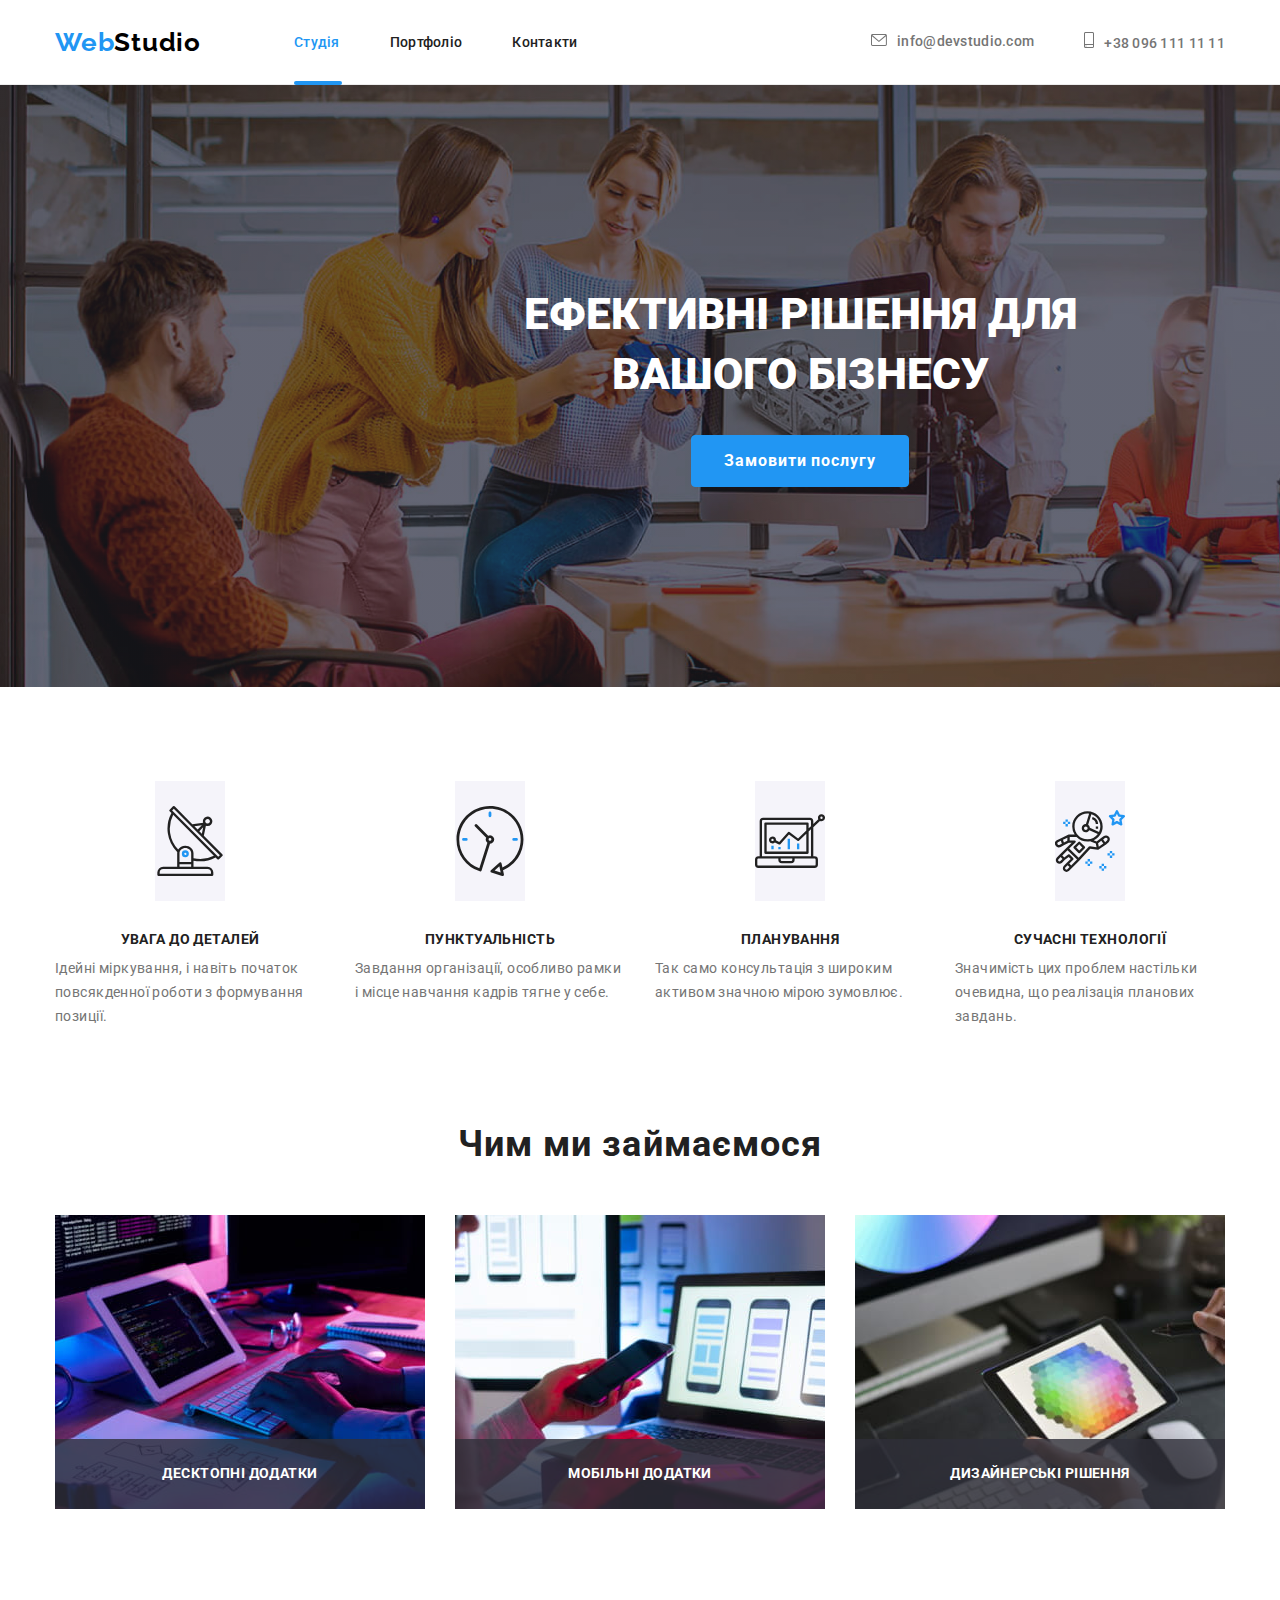
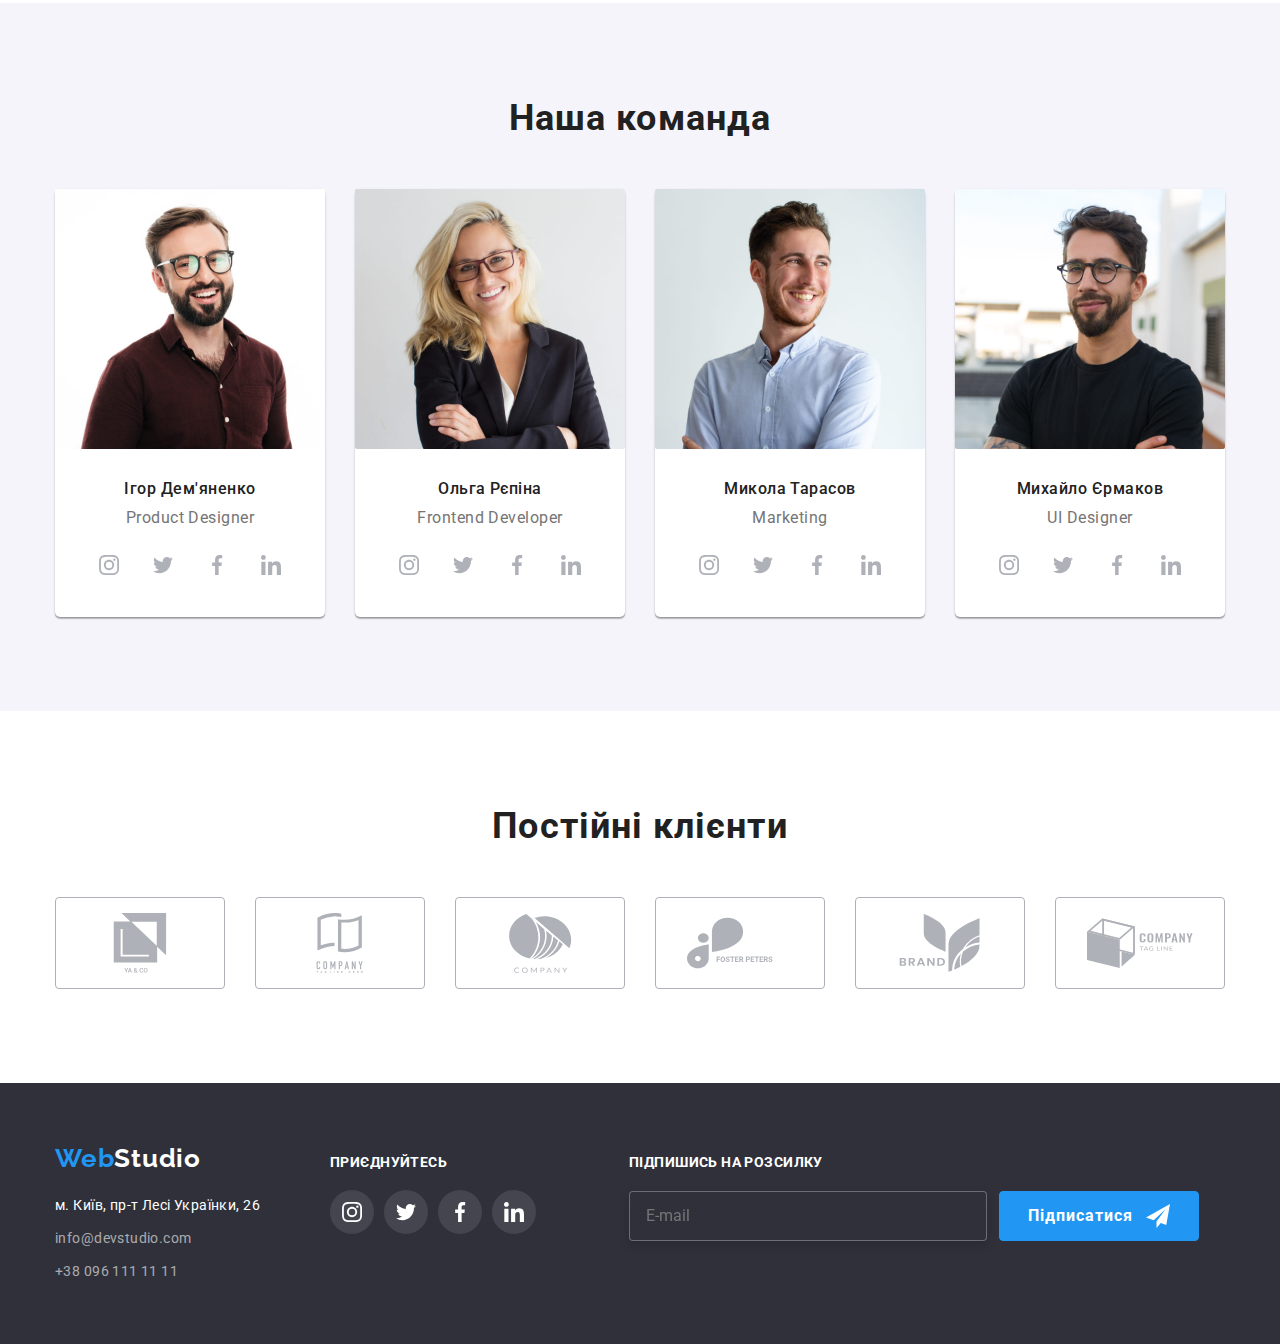
==== index.html @ 4abc66da "15.12.22" ====
<!DOCTYPE html>
<html lang="uk">
<head>
    <meta charset="UTF-8">
    <meta http-equiv="X-UA-Compatible" content="IE=edge">
    <meta name="viewport" content="width=device-width, initial-scale=1.0">
    <title>Студія</title>
    <link href="https://fonts.googleapis.com/css2?family=Raleway:wght@700&family=Roboto:wght@400;500;700;900&display=swap" rel="stylesheet">
    <link rel="stylesheet" href="https://cdnjs.cloudflare.com/ajax/libs/modern-normalize/1.1.0/modern-normalize.css">
    <link rel="stylesheet" href="./css/main.min.css">
</head>
<body>
<header class="header">
<div class="container header__container">
    <nav class="header__nav">
        <a href="./index.html" lang="en" class="logo"> <span class="logo__web">Web</span><span class="logo__header">Studio</span></a>
        <ul class="list header__list">
            <li class="header__item"><a class="header__link link current studio-nav" href="./index.html">Студія</a></li>
            <li class="header__item"><a class="header__link link" href="./portfolio.html">Портфоліо</a></li>
            <li class="header__item"><a class="header__link link" href="#">Контакти</a></li>
        </ul>
    </nav>

        <ul class="list header__list">
            <li class="header__contacts">
                <a class="header__link link-mail link" href="mailto:info@devstudio.com">
                    <svg class="header__mail link" width="16" height="12">
                        <use href="./images/icons.svg#icon-envelope" ></use>
                    </svg>info@devstudio.com</a></li>
            <li class="header__contacts">
                <a class="header__link link-tel link" href="tel:+380961111111">
                    <svg class="header__tel">
                    <use href="./images/icons.svg#icon-smartphone" width="10" height="16"></use>
                </svg>+38 096 111 11 11</a></li>
        </ul>
</div>   
</header>
<main>
<!--банер-->
    <section class="banner">
     <div class="container">
        <h1 class="banner__title">Ефективні рішення для вашого бізнесу</h1>
        <button class="banner__button" type="button" data-modal-open>Замовити послугу</button>
    </div> 
</section>
<!--наші особливості  --> 
<section class="features">
    <div class="container features__container">
        <h2 class="features__title hiden-title">Наші особливості</h2>
        <ul class="features__list list">
        <li class="features__item">
            <div class="features__icon">
                <svg width="70" height="70">
                    <use href="./images/icons.svg#icon-antenna" ></use>
                </svg>
            </div>
            <h3 class="features__name">Увага до деталей</h3>
            <p class="features__descr">Ідейні міркування, і навіть початок повсякденної роботи з формування позиції.</p>
        </li>
        <li class="features__item">
            <div class="features__icon">
                <svg width="70" height="70">
                <use href="./images/icons.svg#icon-clock" ></use>
                </svg>
            </div>
            <h3 class="features__name">Пунктуальність</h3>
            <p class="features__descr">Завдання організації, особливо рамки і місце навчання кадрів тягне у себе.</p>
        </li>
        <li class="features__item" >
            <div class="features__icon">
                <svg width="70" height="70">
                <use href="./images/icons.svg#icon-diagram" ></use>
                </svg>
            </div>
            <h3 class="features__name">Планування</h3>
            <p class="features__descr">Так само консультація з широким активом значною мірою зумовлює.</p>
        </li>
        <li class="features__item">
            <div class="features__icon">
                <svg width="70" height="70">
                <use href="./images/icons.svg#icon-astronaut" ></use>
                </svg>
            </div>
            <h3 class="features__name">Сучасні технології</h3>
            <p class="features__descr">Значимість цих проблем настільки очевидна, що реалізація планових завдань.</p>
        </li>
        </ul>
    </div>
</section>
<!--чим ми займаємось  --> 
<section class="projects">
    <div class="container">
        <h2 class="section-title">Чим ми займаємося</h2>
        <ul class="projects__list list">
            <li class="projects__item list">
                <img src="./images/box1.jpg" alt="робота за компютером" width="370">
                <div class="projects__overlay">
                    <p>десктопні додатки</p>
                </div>
            </li>
            <li class="projects__item list">
                <img src="./images/box2.jpg" alt="робота з телефоном" width="370" >
                <div class="projects__overlay">
                    <p>мобільні додатки</p>
                </div>
            </li>
            <li class="projects__item list">
                <img src="./images/box3.jpg" alt="робота з планшетом" width="370" >
                <div class="projects__overlay">
                    <p>дизайнерські рішення</p>
                </div>
            </li>
        </ul> 
          
    </div>
</section>
<!--наша команда  -->
<section class="team">
    <div class="container">
        <h2 class="section-title">Наша команда</h2>
        <ul class="team__members list">
            <li class="team__list"> 
                <img class="team__photo" src="./images/demyanenko.jpg" alt="фотографія Ігоря Дем'яненко" width="270" height="260">
                <div class="team__about">
                    <h3 class="team__name">Ігор Дем'яненко</h3>
                    <p class="team__position" lang="en">Product Designer</p>
                    <ul class="team__social list">
                        <li class="team__icon list">
                            <a href="#" class="social-link link">
                            <svg class="social-icon" width="20" height="20"><use href="./images/icons.svg#icon-instagram" ></use></svg>
                            </a>
                        </li>
                        <li class="team__icon list"><a href="#" class="social-link link">
                            <svg class="social-icon" width="20" height="20">
                                <use href="./images/icons.svg#icon-twitter" ></use>
                            </svg>
                        </a></li>
                        <li class="team__icon list"><a href="#" class="social-link link">
                            <svg class="social-icon" width="20" height="20">
                                <use href="./images/icons.svg#icon-facebook" ></use>
                            </svg>
                        </a></li>
                        <li class="team__icon list"><a href="#" class="social-link link">
                            <svg class="social-icon" width="20" height="20">
                                <use href="./images/icons.svg#icon-linkedin" ></use>
                            </svg>
                        </a></li>
                    </ul> 
                </div>
            </li>
            <li class="team__list"> 
                <img class="team__photo"src="./images/repin.jpg" alt="фотографія Ольги Рєпіна" width="270" height="260">
                <div class="team__about">
                    <h3 class="team__name">Ольга Рєпіна</h3>
                    <p class="team__position" lang="en">Frontend Developer</p>
                    <ul class="team__social list">
                        <li class="team__icon list">
                            <a href="#" class="social-link link">
                            <svg class="social-icon" width="20" height="20">
                                <use href="./images/icons.svg#icon-instagram" ></use>
                            </svg>
                        </a></li>
                        <li class="team__icon list"><a href="#" class="social-link link">
                            <svg class="social-icon" width="20" height="20">
                                <use href="./images/icons.svg#icon-twitter" ></use>
                            </svg>
                        </a></li>
                        <li class="team__icon list"><a href="#" class="social-link link">
                            <svg class="social-icon" width="20" height="20">
                                <use href="./images/icons.svg#icon-facebook" ></use>
                            </svg>
                        </a></li>
                        <li class="team__icon list"><a href="#" class="social-link link">
                            <svg class="social-icon" width="20" height="20">
                                <use href="./images/icons.svg#icon-linkedin" ></use>
                            </svg>
                        </a></li>
                    </ul>
                </div>
            </li>
            <li class="team__list"> 
                <img class="team__photo" src="./images/tarasov.jpg" alt="фотографія Миколи Тарасова" width="270" height="260">
                <div class="team__about">
                    <h3 class="team__name">Микола Тарасов</h3>
                    <p class="team__position" lang="en">Marketing</p>
                    <ul class="team__social list">
                        <li class="team__icon list">
                            <a href="#" class="social-link link">
                            <svg class="social-icon" width="20" height="20">
                                <use href="./images/icons.svg#icon-instagram" ></use>
                            </svg>
                        </a></li>
                        <li class="team__icon list"><a href="#" class="social-link link">
                            <svg class="social-icon" width="20" height="20">
                                <use href="./images/icons.svg#icon-twitter" ></use>
                            </svg>
                        </a></li>
                        <li class="team__icon list"><a href="#" class="social-link link">
                            <svg class="social-icon" width="20" height="20">
                                <use href="./images/icons.svg#icon-facebook" ></use>
                            </svg>
                        </a></li>
                        <li class="team__icon list"><a href="#" class="social-link link">
                            <svg class="social-icon" width="20" height="20">
                                <use href="./images/icons.svg#icon-linkedin" ></use>
                            </svg>
                        </a></li>
                    </ul>
                </div>
            </li>
            <li class="team__list"> 
                    <img class="team__photo" src="./images/ermakov.jpg" alt="фотографія Михайла Єрмакова" width="270" height="260">
                    <div class="team__about">
                        <h3 class="team__name">Михайло Єрмаков</h3>
                        <p class="team__position" lang="en">UI Designer</p>
                        <ul class="team__social list">
                            <li class="team__icon list">
                                <a href="#" class="social-link link">
                                <svg class="social-icon" width="20" height="20">
                                    <use href="./images/icons.svg#icon-instagram" ></use>
                                </svg>
                            </a></li>
                            <li class="team__icon list"><a href="#" class="social-link link">
                                <svg class="social-icon" width="20" height="20">
                                    <use href="./images/icons.svg#icon-twitter" ></use>
                                </svg>
                            </a></li>
                            <li class="team__icon list"><a href="#" class="social-link link">
                                <svg class="social-icon" width="20" height="20">
                                    <use href="./images/icons.svg#icon-facebook" ></use>
                                </svg>
                            </a></li>
                            <li class="team__icon list"><a href="#" class="social-link link">
                                <svg class="social-icon" width="20" height="20">
                                    <use href="./images/icons.svg#icon-linkedin" ></use>
                                </svg>
                            </a></li>
                        </ul>
                    </div>
            </li>
        </ul>
    </div>
</section>
<!--Постійні клієнти-->
<section class="client">
    <div class="container">
        <h2 class="section-title">Постійні клієнти</h2>
        <ul class="client__list list">
            <li class="client__item">
                <a href=""  class="client__link">
                <svg class="client__icon" width="106" height="60">
                    <use href="./images/icons.svg#icon-group1" ></use>
                </svg>
            </a></li>
            <li class="client__item">
                <a href="" class="client__link">
                <svg class="client__icon" width="106" height="60">
                    <use href="./images/icons.svg#icon-group2" ></use>
                </svg>
            </a></li>
            <li class="client__item">
                <a href="" class="client__link">
                <svg class="client__icon" width="106" height="60">
                    <use href="./images/icons.svg#icon-group3" ></use>
                </svg>
            </a></li>
            <li class="client__item">
                <a href="" class="client__link">
                <svg class="client__icon" width="106" height="60">
                    <use href="./images/icons.svg#icon-group4" ></use>
                </svg>
            </a></li>
            <li class="client__item">
                <a href="" class="client__link">
                <svg class="client__icon" width="106" height="60">
                    <use href="./images/icons.svg#icon-group5" ></use>
                </svg>
            </a></li>
            <li class="client__item">
                <a href="" class="client__link">
                <svg class="client__icon" width="106" height="60">
                    <use href="./images/icons.svg#icon-group6" ></use>
                </svg>
            </a></li>
        </ul> 

    </div>
</section>
</main> 
<!--контактні дані  --> 
<footer class="footer">
 <div class="container">
    <div class="footer__address">
        <a href="./index.html" class="logo"> <span class="logo__web">Web</span><span class="logo__footer">Studio</span></a>
        <address class="footer__contacts">
             <ul class="footer__list list link">
                <li class="footer__item">
                    <a class="footer__addres link" href="https://goo.gl/maps/AmwkQ84V7P5JWg967" target="_blank" rel="noopener noreferrer nofollow">м. Київ, пр-т Лесі Українки, 26</a>
                </li>
                <li class="footer__item">
                    <a class="footer__mail link" href="mailto:info@devstudio.com">info@devstudio.com</a>
                </li>
                <li class="footer__item">
                    <a class="footer__tel link" href="tel:+380961111111">+38 096 111 11 11</a>
                </li>
            </ul>
        </address>
    </div>
    <div class="footer__social">
        <h2 class="social-title">приєднуйтесь</h2>
        <ul class="footer__media list">
        <li class="footer__element list">
            <a href="#" class="footer__link social-link link">
            <svg class="footer__icon social-icon" width="20" height="20">
                <use href="./images/icons.svg#icon-instagram" ></use>
            </svg>
        </a></li>
        <li class="footer__element list">
            <a href="#" class="footer__link social-link link">
            <svg class="footer__icon social-icon" width="20" height="20">
                <use href="./images/icons.svg#icon-twitter" ></use>
            </svg>
        </a></li>
        <li class="footer__element list">
            <a href="#" class="footer__link social-link link">
            <svg class="footer__icon social-icon" width="20" height="20">
                <use href="./images/icons.svg#icon-facebook" ></use>
            </svg>
        </a></li>
        <li class="footer__element list">
            <a href="#" class="footer__link social-link link">
            <svg class="footer__icon social-icon" width="20" height="20">
                <use href="./images/icons.svg#icon-linkedin"></use>
            </svg>
        </a></li>
        </ul>
    </div> 
    <div class="footer__mailing">
        <p class="mailing-title">підпишись на розсилку</p>
        <form name="user-mail" class="email-input">
            <input name="user-mail" type="email" placeholder="E-mail" class="mailing-input">
            <button type="submit" class="footer__button">Підписатися
                <svg class="mailing-icon" width="24" height="24"><use href="./images/icons.svg#icon-telegram"></use></svg>  
            </button>
        </form>
    </div>  
</div>    
</footer>

<div class="modal-backdrop is-hidden" data-modal>
    <div class="modal">
        <button class="modal__close" data-modal-close>
            <svg class="close-icon" width="11" height="11"><use href="./images/icons.svg#icon-close" ></use></svg>
        </button>
        <form name="form-contacts" class="modal__form">
            <span class="modal__name">Залиште свої дані, ми вам передзвонимо</span>
            <div class="modal__line">
                <label for="user-name" class="modal__label">Ім'я</label>
                <div class="modal__wrapper">
                    <input name="user-name" id="user-name" type="text" class="modal__input">
                    <svg class="modal__icon" width="12" height="12"><use href="./images/icons.svg#icon-person"></use></svg>
                </div>
            </div>    
            <div class="modal__line">
                <label for="user-tel" class="modal__label">Телефон</label>
                <div class="modal__wrapper">
                    <input name="user-tel" id="user-tel" type="tel" class="modal__input">
                    <svg class="modal__icon" width="12" height="12"><use href="./images/icons.svg#icon-phone"></use></svg>
                </div>
            </div>
            <div class="modal__line">
                <label for="user-mail" class="modal__label">Пошта</label>
                <div class="modal__wrapper">
                    <input name="user-mail" id="user-mail" type="text" class="modal__input">
                    <svg class="modal__icon" width="12" height="12"><use href="./images/icons.svg#icon-mail"></use></svg>
                </div>
            </div>
            <div class="modal__line">
                <label for="user-coment" class="modal__label">Коментар</label>
                <div class="modal__textarea">
                    <textarea name="user-coment" id="user-coment" placeholder="Введіть текст" class="modal__input modal__coment"></textarea>
                </div>
            </div>
            <div class="modal__agreement">
                <input id="checkbox" name="checkbox" type="checkbox" value="agree" class=" hiden-title">
                <label for="checkbox" class="modal__checkbox">
                    <span class="modal__mark">
                        <svg class="checkbox-icon" width="13" height="9"><use href="./images/icons.svg#icon-check"></use></svg>
                    </span>
                    Погоджуюся з розсилкою та приймаю
                    <a href="#" class="modal__link link">Умови договору</a>
                </label>
            </div>
            <button type="submit" class="modal__button">Відправити</button>
        </form>
    </div>
</div>
<script src="./js/modal.js"></script>
</body>
</html>
---- css/main.min.css ----
:root{--logo-web: #2196F3;--header-logo-studio:hsl(0, 0%, 0%);--footer-logo-studio:#FFFFFF;--text-color:#212121;--text-color-2: #757575;--header-color: #ECECEC;--banner-background-color: #C4C4C4;--accent-color: #2196F3;--banner-text: #FFFFFF;--social-link-color: #F5F4FA;--social-link-color-2: rgba(255, 255, 255, 0.1);--button-hover: #188CE8;--footer-contacts-link:rgba(255, 255, 255, 0.6);--footer-addres:#FFFFFF;--team-background-color: #F5F4FA;--background-color:#FFFFFF;--footer-background-color: #2F303A;--social-icon:#AFB1B8;--social-icon-footer:#FFFFFF;--portfolio-button: #F5F4FA}img{display:block}body{font-family:"Roboto",sans-serif;color:var(--text-color);background-color:var(--background-color)}h1,h2,h3,h4,h5,h6,ul,li,p{margin-top:0px;margin-bottom:0px}.container{width:1200px;margin-left:auto;margin-right:auto;padding-left:15px;padding-right:15px}.list{list-style:none;padding-left:0px}.link{list-style:none;text-decoration:none;font-style:normal;padding-left:0px}.hiden-title{position:absolute;white-space:nowrap;width:1px;height:1px;overflow:hidden;border:0;padding:0;clip:rect(0 0 0 0);-webkit-clip-path:inset(50%);clip-path:inset(50%);margin:-1px}.banner__button{font-family:inherit;font-weight:700;font-size:16px;line-height:1.88;text-align:center;letter-spacing:.06em;color:var(--banner-text);background-color:var(--accent-color);border:1px solid var(--accent-color);border-radius:4px;padding:10px 32px;cursor:pointer;display:-webkit-box;display:-ms-flexbox;display:flex;-webkit-box-align:center;-ms-flex-align:center;align-items:center;margin-top:30px;margin-left:auto;margin-right:auto;-webkit-transition:background-color 250ms cubic-bezier(0.4, 0, 0.2, 1),-webkit-box-shadow 250ms cubic-bezier(0.4, 0, 0.2, 1);transition:background-color 250ms cubic-bezier(0.4, 0, 0.2, 1),-webkit-box-shadow 250ms cubic-bezier(0.4, 0, 0.2, 1);transition:background-color 250ms cubic-bezier(0.4, 0, 0.2, 1),box-shadow 250ms cubic-bezier(0.4, 0, 0.2, 1);transition:background-color 250ms cubic-bezier(0.4, 0, 0.2, 1),box-shadow 250ms cubic-bezier(0.4, 0, 0.2, 1),-webkit-box-shadow 250ms cubic-bezier(0.4, 0, 0.2, 1)}.banner__button:hover,.banner__button:focus{background-color:var(--button-hover);-webkit-box-shadow:0px 4px 4px rgba(0,0,0,.15);box-shadow:0px 4px 4px rgba(0,0,0,.15)}.footer__button{width:200px;height:50px;border:1px solid var(--accent-color);background:var(--accent-color);border-radius:4px;margin-left:auto;display:-webkit-box;display:-ms-flexbox;display:flex;-webkit-box-align:center;-ms-flex-align:center;align-items:center;padding:10px 28px;-webkit-transition:background-color 250ms cubic-bezier(0.4, 0, 0.2, 1),-webkit-box-shadow 250ms cubic-bezier(0.4, 0, 0.2, 1);transition:background-color 250ms cubic-bezier(0.4, 0, 0.2, 1),-webkit-box-shadow 250ms cubic-bezier(0.4, 0, 0.2, 1);transition:background-color 250ms cubic-bezier(0.4, 0, 0.2, 1),box-shadow 250ms cubic-bezier(0.4, 0, 0.2, 1);transition:background-color 250ms cubic-bezier(0.4, 0, 0.2, 1),box-shadow 250ms cubic-bezier(0.4, 0, 0.2, 1),-webkit-box-shadow 250ms cubic-bezier(0.4, 0, 0.2, 1);position:relative;cursor:pointer;font-family:inherit;font-weight:700;font-size:16px;line-height:1.88;letter-spacing:.06em;color:var(--footer-addres)}.footer__button:hover,.footer__button:focus{-webkit-box-shadow:0px 4px 4px rgba(0,0,0,.15);box-shadow:0px 4px 4px rgba(0,0,0,.15);background-color:var(--button-hover)}.portfolio__button{font-family:inherit;font-weight:500;font-size:16px;line-height:1.62;text-align:center;letter-spacing:.03em;color:var(--text-color);background-color:var(--portfolio-button);cursor:pointer;padding:6px 22px 6px 22px;border-radius:6px;border:none;-webkit-transition:background-color 250ms cubic-bezier(0.4, 0, 0.2, 1),color 250ms cubic-bezier(0.4, 0, 0.2, 1),-webkit-box-shadow 250ms cubic-bezier(0.4, 0, 0.2, 1);transition:background-color 250ms cubic-bezier(0.4, 0, 0.2, 1),color 250ms cubic-bezier(0.4, 0, 0.2, 1),-webkit-box-shadow 250ms cubic-bezier(0.4, 0, 0.2, 1);transition:background-color 250ms cubic-bezier(0.4, 0, 0.2, 1),color 250ms cubic-bezier(0.4, 0, 0.2, 1),box-shadow 250ms cubic-bezier(0.4, 0, 0.2, 1);transition:background-color 250ms cubic-bezier(0.4, 0, 0.2, 1),color 250ms cubic-bezier(0.4, 0, 0.2, 1),box-shadow 250ms cubic-bezier(0.4, 0, 0.2, 1),-webkit-box-shadow 250ms cubic-bezier(0.4, 0, 0.2, 1)}.portfolio__button:hover,.portfolio__button:focus{background-color:var(--accent-color);color:var(--banner-text);-webkit-box-shadow:0px 1px 1px rgba(0,0,0,.12),0px 4px 4px rgba(0,0,0,.06),1px 4px 6px rgba(0,0,0,.16);box-shadow:0px 1px 1px rgba(0,0,0,.12),0px 4px 4px rgba(0,0,0,.06),1px 4px 6px rgba(0,0,0,.16)}.section-title{font-weight:700;font-size:36px;line-height:1.17;text-align:center;letter-spacing:.03em;margin-bottom:50px}.modal-backdrop{position:fixed;width:100%;height:100%;left:0px;top:0px;background:rgba(0,0,0,.2);opacity:1;-webkit-transition:opacity 250ms cubic-bezier(0.4, 0, 0.2, 1);transition:opacity 250ms cubic-bezier(0.4, 0, 0.2, 1)}.is-hidden{visibility:hidden;opacity:0;pointer-events:none}.modal-backdrop.is-hidden .modal{-webkit-transform:rotate(-180deg);transform:rotate(-180deg)}.modal{position:absolute;top:50%;left:50%;-webkit-transform:translate(-50%, -50%);transform:translate(-50%, -50%);width:528px;padding:40px;background-color:#fff;-webkit-transition:-webkit-transform 250ms cubic-bezier(0.4, 0, 0.2, 1);transition:-webkit-transform 250ms cubic-bezier(0.4, 0, 0.2, 1);transition:transform 250ms cubic-bezier(0.4, 0, 0.2, 1);transition:transform 250ms cubic-bezier(0.4, 0, 0.2, 1), -webkit-transform 250ms cubic-bezier(0.4, 0, 0.2, 1)}.modal__close{position:absolute;cursor:pointer;top:8px;right:8px;width:30px;height:30px;border-radius:50%;background:rgba(0,0,0,0);border:1px solid rgba(0,0,0,.1);color:#000;display:-webkit-box;display:-ms-flexbox;display:flex;-webkit-box-pack:center;-ms-flex-pack:center;justify-content:center;-webkit-box-align:center;-ms-flex-align:center;align-items:center;-webkit-transition:color 250ms cubic-bezier(0.4, 0, 0.2, 1);transition:color 250ms cubic-bezier(0.4, 0, 0.2, 1)}.close-icon{fill:currentColor}.modal__close:hover,.modal__close:focus{color:var(--accent-color)}.modal__name{font-family:inherit;font-weight:700;font-size:20px;line-height:1.15;text-align:center;letter-spacing:.03em;display:-webkit-box;display:-ms-flexbox;display:flex;-webkit-box-pack:center;-ms-flex-pack:center;justify-content:center;margin-bottom:12px}.modal__label{font-family:inherit;font-weight:400;font-size:12px;line-height:1.17;letter-spacing:.01em;color:var(--text-color-2)}.modal__line{margin-bottom:10px}.modal__input{border:1px solid rgba(33,33,33,.2);border-radius:4px;width:100%;height:40px;display:block;padding:11px;padding-left:40px;outline:none}.modal__coment{height:120px;padding:12px 16px;resize:none}.modal__input:hover,.modal__input:focus{border-radius:4px;border:1px solid var(--accent-color)}.modal__input:hover+.modal__icon,.modal__input:focus+.modal__icon{fill:var(--accent-color)}.modal__input::-webkit-input-placeholder{font-family:inherit;font-weight:400;font-size:12px;line-height:1.17;letter-spacing:.01em;color:rgba(117,117,117,.5)}.modal__input::-moz-placeholder{font-family:inherit;font-weight:400;font-size:12px;line-height:1.17;letter-spacing:.01em;color:rgba(117,117,117,.5)}.modal__input:-ms-input-placeholder{font-family:inherit;font-weight:400;font-size:12px;line-height:1.17;letter-spacing:.01em;color:rgba(117,117,117,.5)}.modal__input::-ms-input-placeholder{font-family:inherit;font-weight:400;font-size:12px;line-height:1.17;letter-spacing:.01em;color:rgba(117,117,117,.5)}.modal__input::placeholder{font-family:inherit;font-weight:400;font-size:12px;line-height:1.17;letter-spacing:.01em;color:rgba(117,117,117,.5)}.modal__wrapper{position:relative;margin-top:4px;-webkit-transition:border 250ms cubic-bezier(0.4, 0, 0.2, 1),fill 250ms cubic-bezier(0.4, 0, 0.2, 1);transition:border 250ms cubic-bezier(0.4, 0, 0.2, 1),fill 250ms cubic-bezier(0.4, 0, 0.2, 1)}.modal__textarea{margin-bottom:20px;margin-top:4px}.modal__icon{position:absolute;left:15px;top:50%;-webkit-transform:translateY(-50%);transform:translateY(-50%);fill:#212121}.modal__checkbox,.modal__link{font-family:inherit;font-weight:400;font-size:14px;line-height:1.71;letter-spacing:.03em}.modal__checkbox{color:var(--text-color-2);display:-webkit-box;display:-ms-flexbox;display:flex;-webkit-box-align:center;-ms-flex-align:center;align-items:center;-webkit-box-pack:center;-ms-flex-pack:center;justify-content:center}.modal__link{-webkit-text-decoration-line:underline;text-decoration-line:underline;color:var(--accent-color);margin-left:10px}.modal__button{font-family:inherit;font-weight:700;font-size:16px;line-height:1.88;text-align:center;letter-spacing:.06em;color:var(--banner-text);background-color:var(--accent-color);border:1px solid var(--accent-color);border-radius:4px;padding:10px 52px;cursor:pointer;display:block;margin-left:auto;margin-right:auto;-webkit-transition:background-color 250ms cubic-bezier(0.4, 0, 0.2, 1),-webkit-box-shadow 250ms cubic-bezier(0.4, 0, 0.2, 1);transition:background-color 250ms cubic-bezier(0.4, 0, 0.2, 1),-webkit-box-shadow 250ms cubic-bezier(0.4, 0, 0.2, 1);transition:background-color 250ms cubic-bezier(0.4, 0, 0.2, 1),box-shadow 250ms cubic-bezier(0.4, 0, 0.2, 1);transition:background-color 250ms cubic-bezier(0.4, 0, 0.2, 1),box-shadow 250ms cubic-bezier(0.4, 0, 0.2, 1),-webkit-box-shadow 250ms cubic-bezier(0.4, 0, 0.2, 1)}.modal__button:hover,.modal__button:focus{background-color:var(--button-hover);-webkit-box-shadow:0px 4px 4px rgba(0,0,0,.15);box-shadow:0px 4px 4px rgba(0,0,0,.15)}.modal__agreement{margin-bottom:30px}.modal__checkbox .modal__mark{width:16px;height:15px;border:2px solid #212121;border-radius:2px;margin-right:7px;display:-webkit-box;display:-ms-flexbox;display:flex;-webkit-box-align:center;-ms-flex-align:center;align-items:center;-webkit-box-pack:center;-ms-flex-pack:center;justify-content:center;cursor:pointer}.modal__checkbox .checkbox-icon{fill:rgba(0,0,0,0)}.modal__agreement input:checked+.modal__checkbox .modal__mark{border:none;background-color:var(--accent-color)}.modal__agreement input:checked+.modal__checkbox .checkbox-icon{fill:var(--banner-text)}.logo{font-family:"Raleway",sans-serif;font-weight:700;font-size:26px;line-height:1.19;letter-spacing:.03em;text-decoration:none}.logo__web{color:var(--logo-web)}.logo__header{color:var(--header-logo-studio);margin-right:93px}.logo__footer{color:var(--footer-logo-studio)}.header{border-bottom:1px solid var(--header-color)}.header__container{display:-webkit-box;display:-ms-flexbox;display:flex;-webkit-box-align:center;-ms-flex-align:center;align-items:center}.header__nav{display:-webkit-box;display:-ms-flexbox;display:flex;-webkit-box-align:center;-ms-flex-align:center;align-items:center}.link.current{color:var(--accent-color)}.studio-nav::after{content:" ";display:block;position:absolute;width:48px;height:4px;margin-top:30px;border-radius:2px;background-color:var(--accent-color)}.portfolio-nav::after{content:" ";display:block;position:absolute;width:78px;height:4px;margin-top:28px;border-radius:2px;background-color:var(--accent-color)}.header__list{display:-webkit-box;display:-ms-flexbox;display:flex;-webkit-box-align:center;-ms-flex-align:center;align-items:center;margin:0px 0px;margin-left:auto}.header__item:not(:first-child){margin-left:50px}.header__contacts:not(:first-child){margin-left:50px}.header__link{font-weight:500;font-size:14px;line-height:1.14;letter-spacing:.02em;color:var(--text-color);padding-top:32px;padding-bottom:32px;-webkit-transition:color 250ms cubic-bezier(0.4, 0, 0.2, 1);transition:color 250ms cubic-bezier(0.4, 0, 0.2, 1)}.header__link:hover,.header__link:focus{color:var(--accent-color)}.link-mail{color:var(--text-color-2)}.link-tel{color:var(--text-color-2)}.header__mail{width:16px;height:12px;margin-right:10px;fill:currentColor}.header__tel{width:10px;height:16px;margin-right:10px;fill:currentColor}.header__contacts{display:-webkit-box;display:-ms-flexbox;display:flex;-webkit-box-align:center;-ms-flex-align:center;align-items:center;text-align:center;white-space:nowrap}.banner{background-color:var(--banner-background-color);background-image:-webkit-gradient(linear, left top, left bottom, from(rgba(47, 48, 58, 0.4)), to(rgba(47, 48, 58, 0.4))),url(../images/bg-banner.jpg);background-image:linear-gradient(rgba(47, 48, 58, 0.4), rgba(47, 48, 58, 0.4)),url(../images/bg-banner.jpg);background-size:cover;background-repeat:no-repeat;width:1600px;padding-top:200px;padding-bottom:200px;margin-left:auto;margin-right:auto}.banner__title{font-weight:900;font-size:44px;line-height:1.36;color:var(--banner-text);text-transform:uppercase;max-width:696px;text-align:center;margin-left:auto;margin-right:auto}.features{padding-top:94px;padding-bottom:94px}.features__list{display:-webkit-box;display:-ms-flexbox;display:flex;-webkit-box-align:start;-ms-flex-align:start;align-items:flex-start}.features__item{max-width:270px;-webkit-box-align:center;-ms-flex-align:center;align-items:center;justify-items:center}.features__item:not(:first-child){margin-left:30px}.features__icon{height:120px;display:-webkit-box;display:-ms-flexbox;display:flex;-webkit-box-align:center;-ms-flex-align:center;align-items:center;-webkit-box-pack:center;-ms-flex-pack:center;justify-content:center;background-color:var(--team-background-color);margin-bottom:30px}.features__name{font-weight:700;font-size:14px;line-height:1.1428571429;letter-spacing:.03em;text-transform:uppercase;margin-bottom:10px}.features__descr{font-size:14px;line-height:1.71;letter-spacing:.03em;color:var(--text-color-2)}.projects{padding-bottom:94px}.projects__list{display:-webkit-box;display:-ms-flexbox;display:flex}.projects__item:first-child{margin-right:30px}.projects__item:last-child{margin-left:30px}.projects__item{position:relative}.projects__overlay{position:absolute;bottom:0;width:100%;height:70px;display:-webkit-box;display:-ms-flexbox;display:flex;-webkit-box-align:center;-ms-flex-align:center;align-items:center;-webkit-box-pack:center;-ms-flex-pack:center;justify-content:center;background-color:rgba(47,48,58,.8)}.projects__overlay>p{font-weight:700;font-size:14px;line-height:1.14;letter-spacing:.03em;text-transform:uppercase;color:var(--banner-text)}.team{background-color:var(--team-background-color);padding-top:94px;padding-bottom:94px}.team__members{display:-webkit-box;display:-ms-flexbox;display:flex}.team__list{background-color:var(--background-color);-webkit-box-shadow:0px 1px 3px rgba(0,0,0,.12),0px 1px 1px rgba(0,0,0,.14),0px 2px 1px rgba(0,0,0,.2);box-shadow:0px 1px 3px rgba(0,0,0,.12),0px 1px 1px rgba(0,0,0,.14),0px 2px 1px rgba(0,0,0,.2);border-radius:0px 0px 4px 4px;border-radius:5px;text-align:center;flood-color:rgba(168,166,166,.547)}.team__list:not(:first-child){margin-left:30px}.team__photo{border-radius:2px}.team__about{padding-top:30px;padding-bottom:30px}.team__name{color:var(--text-color);font-weight:500;font-size:16px;line-height:1.1875;letter-spacing:.03em}.team__position{color:var(--text-color-2);font-size:16px;line-height:1.1875;letter-spacing:.03em;color:var(--text-color-2);margin-top:10px;margin-bottom:16px}.team__social{display:-webkit-box;display:-ms-flexbox;display:flex;-webkit-box-pack:center;-ms-flex-pack:center;justify-content:center}.team__social .team__icon:not(:last-child){margin-right:10px}.team__social .social-link{width:44px;height:44px;border-radius:50%;display:-webkit-box;display:-ms-flexbox;display:flex;-webkit-box-pack:center;-ms-flex-pack:center;justify-content:center;-webkit-box-align:center;-ms-flex-align:center;align-items:center;color:var(--social-icon);-webkit-transition:color 250ms cubic-bezier(0.4, 0, 0.2, 1),background-color 250ms cubic-bezier(0.4, 0, 0.2, 1);transition:color 250ms cubic-bezier(0.4, 0, 0.2, 1),background-color 250ms cubic-bezier(0.4, 0, 0.2, 1)}.team__social .social-link:hover,.team__social .social-link:focus{background-color:var(--accent-color);border-radius:50%;color:var(--social-link-color)}.team__social .social-icon{fill:currentColor}.client{padding-top:94px;padding-bottom:94px}.client__list{display:-webkit-box;display:-ms-flexbox;display:flex;padding-left:auto}.client__item:not(:last-child){margin-right:30px}.client__link{width:170px;height:92px;display:-webkit-box;display:-ms-flexbox;display:flex;-webkit-box-align:center;-ms-flex-align:center;align-items:center;-webkit-box-pack:center;-ms-flex-pack:center;justify-content:center;border:1px solid #afb1b8;border-radius:4px;color:var(--social-icon);-webkit-transition:color 250ms cubic-bezier(0.4, 0, 0.2, 1),border 250ms cubic-bezier(0.4, 0, 0.2, 1);transition:color 250ms cubic-bezier(0.4, 0, 0.2, 1),border 250ms cubic-bezier(0.4, 0, 0.2, 1)}.client__link:hover,.client__link:focus{border:1px solid var(--accent-color);color:var(--accent-color)}.client__icon{fill:currentColor}.footer{background-color:var(--footer-background-color);padding-top:60px;padding-bottom:60px}.footer .container{display:-webkit-box;display:-ms-flexbox;display:flex;-webkit-box-align:baseline;-ms-flex-align:baseline;align-items:baseline}address{margin-top:20px}.footer__item:not(:last-child){margin-bottom:9px}.footer__contacts{font-size:14px;line-height:1.71;letter-spacing:.03em}.footer__addres{margin-right:70px;color:var(--footer-addres);-webkit-transition:color 250ms cubic-bezier(0.4, 0, 0.2, 1);transition:color 250ms cubic-bezier(0.4, 0, 0.2, 1)}.footer__addres:hover,.footer__addres:focus{color:var(--accent-color)}.footer__mail{color:var(--footer-contacts-link);-webkit-transition:color 250ms cubic-bezier(0.4, 0, 0.2, 1);transition:color 250ms cubic-bezier(0.4, 0, 0.2, 1)}.footer__mail:hover,.footer__mail:focus{color:var(--accent-color)}.footer__tel{color:var(--footer-contacts-link);-webkit-transition:color 250ms cubic-bezier(0.4, 0, 0.2, 1);transition:color 250ms cubic-bezier(0.4, 0, 0.2, 1)}.footer__tel:hover,.footer__tel:focus{color:var(--accent-color)}.footer__social{display:-webkit-box;display:-ms-flexbox;display:flex;-webkit-box-orient:vertical;-webkit-box-direction:normal;-ms-flex-direction:column;flex-direction:column}.social-title{font-family:inherit;font-weight:700;font-size:14px;line-height:1.1428571429;letter-spacing:.03em;text-transform:uppercase;color:var(--footer-addres);margin-bottom:20px}.footer__media{display:-webkit-box;display:-ms-flexbox;display:flex;-webkit-box-pack:center;-ms-flex-pack:center;justify-content:center;-webkit-box-align:center;-ms-flex-align:center;align-items:center}.footer__element{background:var(--social-link-color-2);border-radius:50%}.footer__element:not(:first-child){margin-left:10px}.footer__link{width:44px;height:44px;fill:var(--social-icon-footer);-webkit-box-align:center;-ms-flex-align:center;align-items:center;display:-webkit-box;display:-ms-flexbox;display:flex;-webkit-box-pack:center;-ms-flex-pack:center;justify-content:center;-webkit-transition:background-color 250ms cubic-bezier(0.4, 0, 0.2, 1);transition:background-color 250ms cubic-bezier(0.4, 0, 0.2, 1);border-radius:50%}.footer__link:hover,.footer__link:focus{background-color:var(--accent-color)}.footer__mailing{display:-webkit-box;display:-ms-flexbox;display:flex;-webkit-box-orient:vertical;-webkit-box-direction:normal;-ms-flex-direction:column;flex-direction:column;padding-left:93px}.mailing-title{font-family:"Roboto";font-weight:700;font-size:14px;line-height:1.14;letter-spacing:.03em;text-transform:uppercase;color:var(--footer-addres);margin-bottom:20px}.email-input{display:-webkit-box;display:-ms-flexbox;display:flex}.mailing-input{width:358px;height:50px;background-color:var(--footer-background-color);border:1px solid rgba(255,255,255,.3);-webkit-filter:drop-shadow(0px 4px 4px rgba(0, 0, 0, 0.15));filter:drop-shadow(0px 4px 4px rgba(0, 0, 0, 0.15));border-radius:4px;margin-right:12px;padding-top:15px;padding-bottom:15px;padding-left:16px;-webkit-transition:border 250ms cubic-bezier(0.4, 0, 0.2, 1);transition:border 250ms cubic-bezier(0.4, 0, 0.2, 1);outline:none;color:var(--footer-addres)}.mailing-input:focus{border:1px solid var(--accent-color)}.mailing-icon{width:24px;height:24px;top:50%;-webkit-transform:translateY(-50%);transform:translateY(-50%);right:28px;fill:#fff;position:absolute;margin-left:10px}.portfolio{padding-top:94px;padding-bottom:94px}.portfolio__list{display:-webkit-box;display:-ms-flexbox;display:flex;-webkit-box-pack:center;-ms-flex-pack:center;justify-content:center;margin-bottom:50px}.portfolio__item:not(:first-child){margin-left:8px}.portfolio__project{display:-webkit-box;display:-ms-flexbox;display:flex;-ms-flex-wrap:wrap;flex-wrap:wrap}.portfolio__link{display:block;text-decoration:none;color:var(--text-color);-webkit-transition:-webkit-box-shadow 250ms cubic-bezier(0.4, 0, 0.2, 1);transition:-webkit-box-shadow 250ms cubic-bezier(0.4, 0, 0.2, 1);transition:box-shadow 250ms cubic-bezier(0.4, 0, 0.2, 1);transition:box-shadow 250ms cubic-bezier(0.4, 0, 0.2, 1), -webkit-box-shadow 250ms cubic-bezier(0.4, 0, 0.2, 1)}.portfolio__link:hover,.portfolio__link:focus{-webkit-box-shadow:0px 1px 1px rgba(0,0,0,.12),0px 4px 4px rgba(0,0,0,.06),1px 4px 6px rgba(0,0,0,.16);box-shadow:0px 1px 1px rgba(0,0,0,.12),0px 4px 4px rgba(0,0,0,.06),1px 4px 6px rgba(0,0,0,.16)}.portfolio__design{list-style:none}.portfolio__design:nth-child(2){margin-right:30px;margin-left:30px}.portfolio__design:nth-child(5){margin-right:30px;margin-left:30px}.portfolio__design:nth-child(8){margin-right:30px;margin-left:30px}.portfolio__design:nth-child(6){margin-top:30px;margin-bottom:30px}.portfolio__design:nth-child(4){margin-top:30px;margin-bottom:30px}.portfolio__design:nth-child(5){margin-top:30px;margin-bottom:30px}.portfolio__title{font-weight:700;font-size:18px;line-height:2;letter-spacing:.06em;margin-bottom:4px}.portfolio__type{color:var(--text-color-2);font-weight:400;font-size:16px;line-height:1.88;letter-spacing:.03em}.portfolio__about{padding-top:20px;padding-bottom:20px;padding-left:24px;padding-right:24px;border-left:1px solid #eee;border-right:1px solid #eee;border-bottom:1px solid #eee}.portfolio__box{position:relative;overflow:hidden}.portfolio__overlay{position:absolute;top:0;width:100%;height:101%;background-color:rgba(33,150,243,.9);-webkit-transition-property:-webkit-transform;transition-property:-webkit-transform;transition-property:transform;transition-property:transform, -webkit-transform;-webkit-transform:translateY(100%);transform:translateY(100%);-webkit-transition:-webkit-transform 250ms cubic-bezier(0.4, 0, 0.2, 1);transition:-webkit-transform 250ms cubic-bezier(0.4, 0, 0.2, 1);transition:transform 250ms cubic-bezier(0.4, 0, 0.2, 1);transition:transform 250ms cubic-bezier(0.4, 0, 0.2, 1), -webkit-transform 250ms cubic-bezier(0.4, 0, 0.2, 1)}.portfolio__overlay>p{font-family:inherit;font-weight:400;font-size:18px;line-height:1.56;letter-spacing:.03em;color:var(--banner-text);padding:63px 24px}.portfolio__link:hover .portfolio__overlay{-webkit-transform:translateY(0);transform:translateY(0)}/*# sourceMappingURL=main.min.css.map */
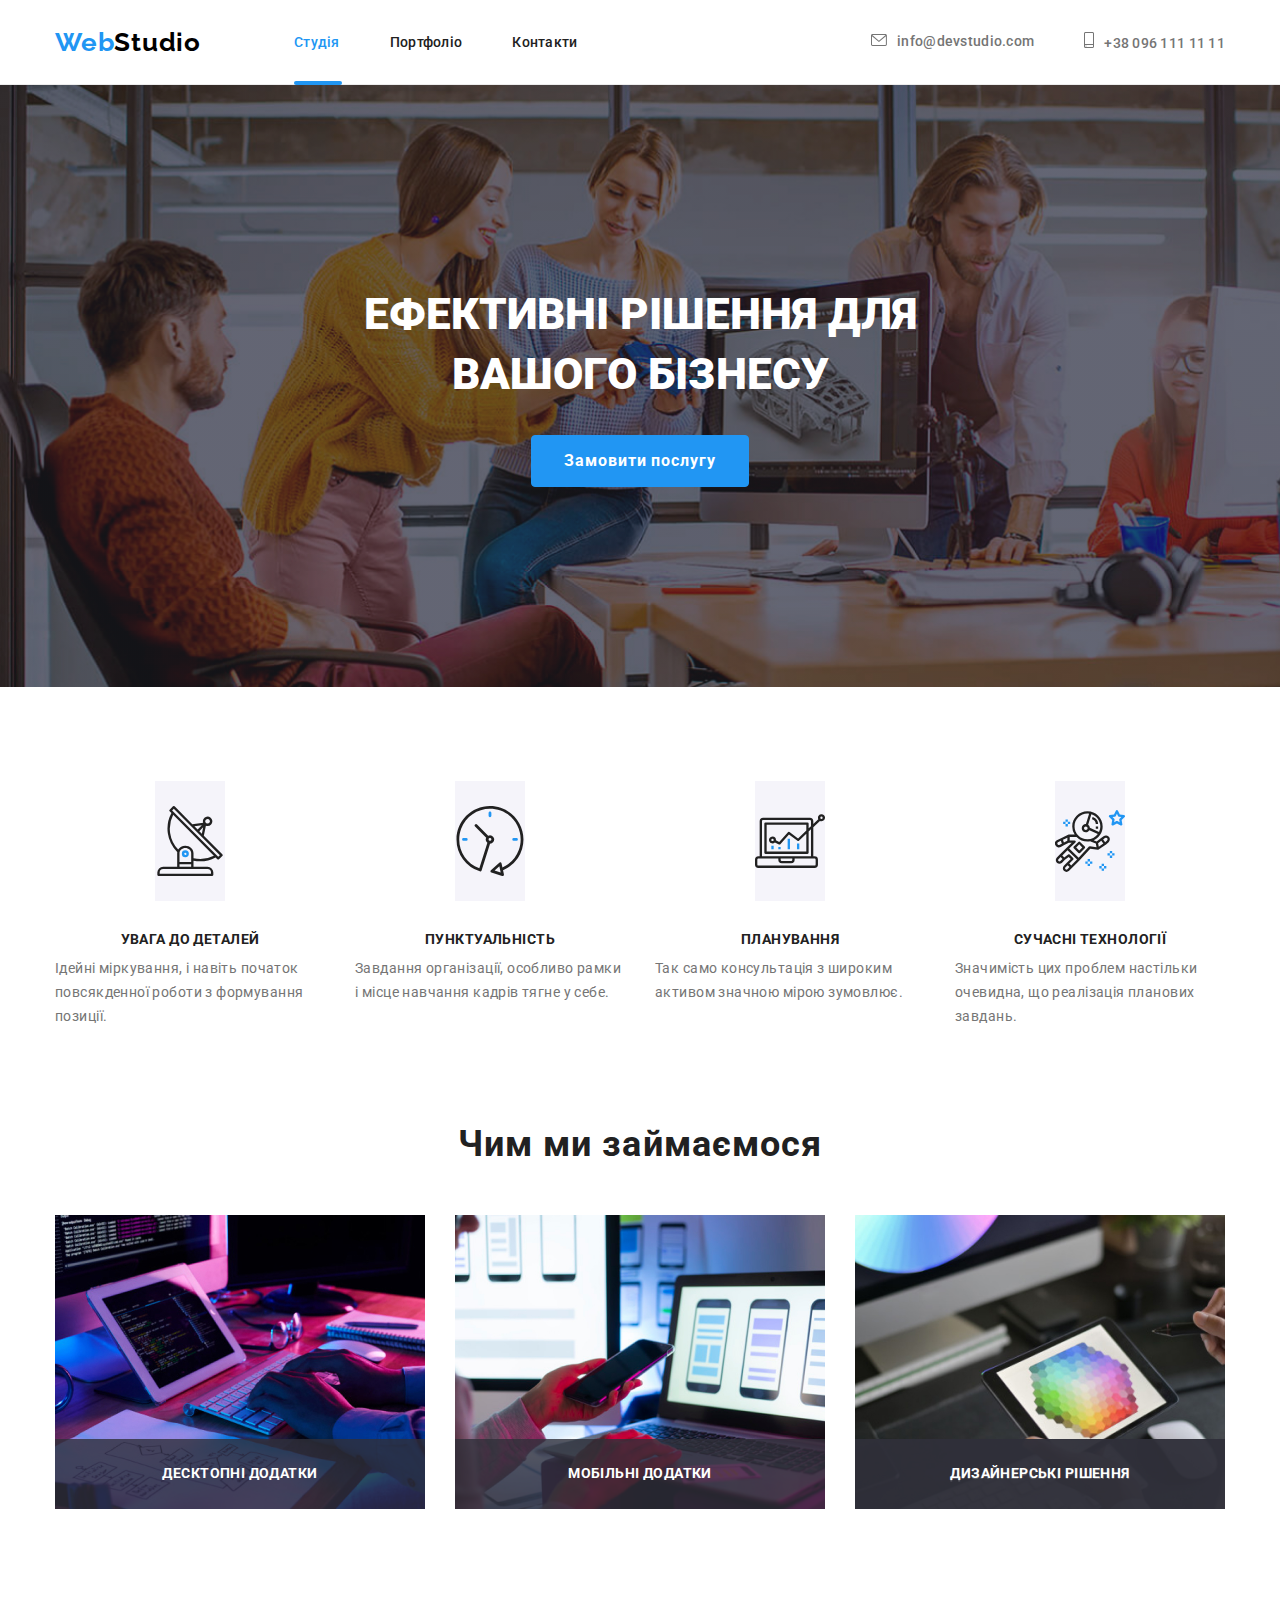
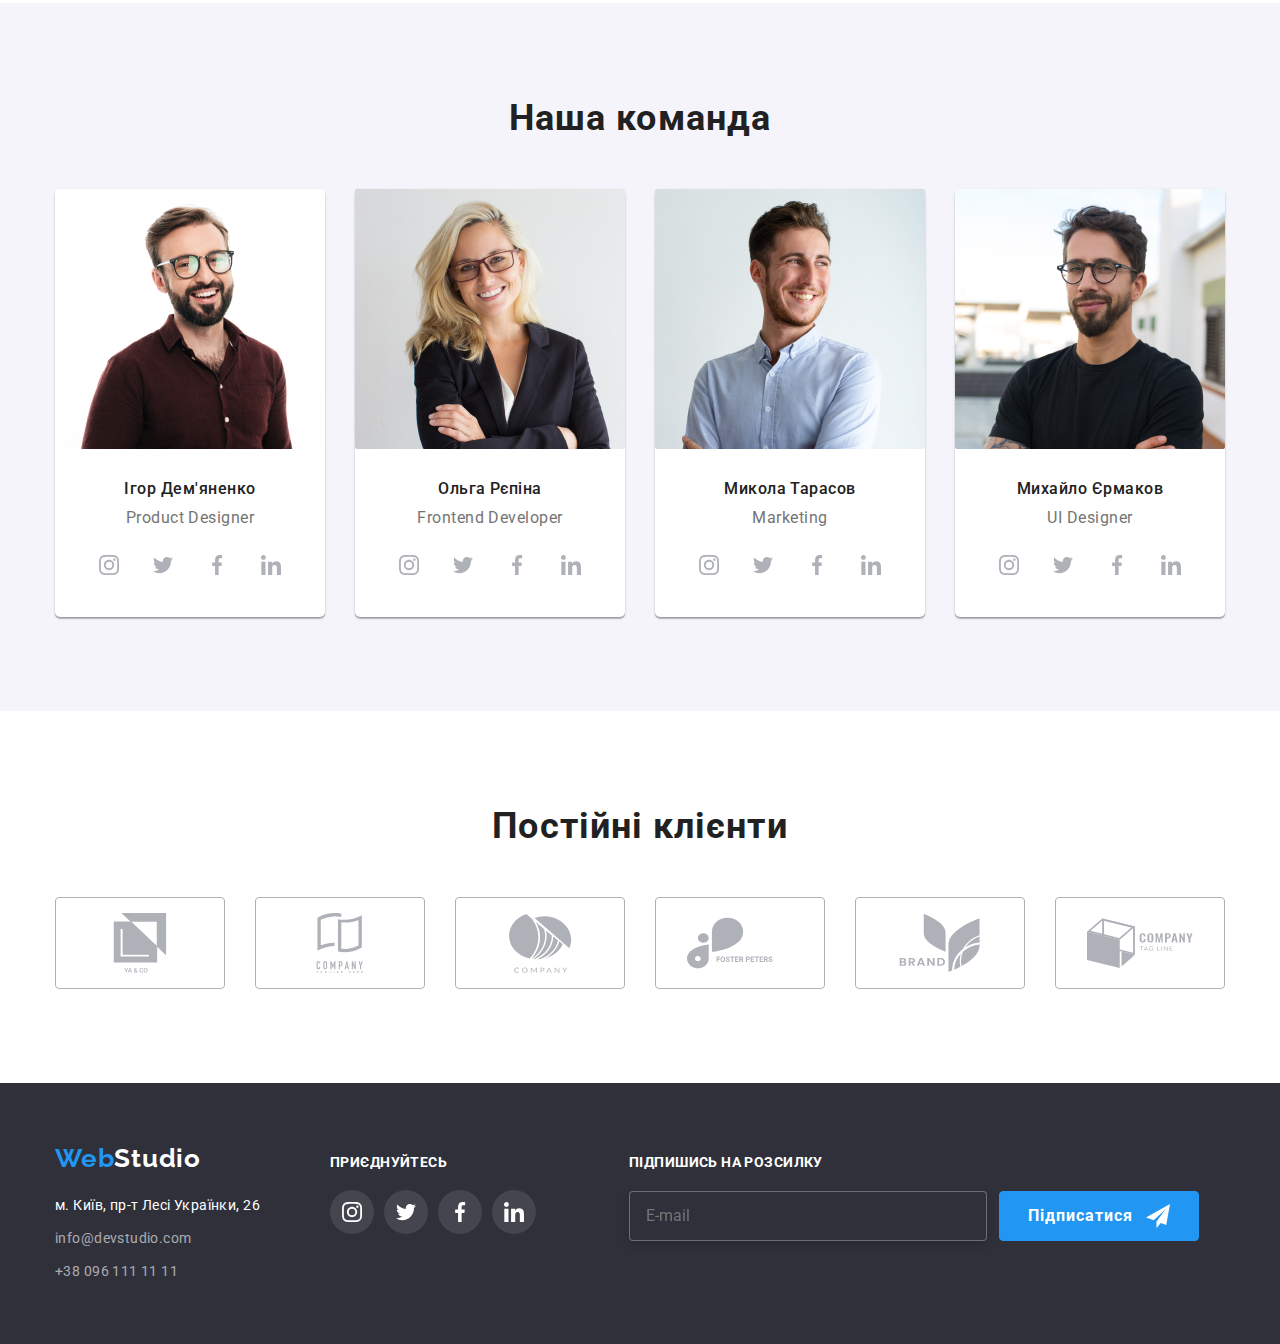
==== commit b7817767: "17.12.22" ====
--- a/index.html
+++ b/index.html
@@ -86,26 +86,39 @@
         </li>
         </ul>
     </div>
-</section>
+</section> 
 <!--чим ми займаємось  --> 
 <section class="projects">
     <div class="container">
         <h2 class="section-title">Чим ми займаємося</h2>
         <ul class="projects__list list">
             <li class="projects__item list">
-                <img src="./images/box1.jpg" alt="робота за компютером" width="370">
+                <img srcset="./images/projects/img1-des1x.jpg 370w, 
+                ./images/projects/img1-des2x.jpg 740w " 
+                sizes="(min-width: 1200px) 370px"
+                src="./images/projects/img1-des1x.jpg" 
+                alt="робота за компютером" 
+                width="370">
                 <div class="projects__overlay">
                     <p>десктопні додатки</p>
                 </div>
             </li>
             <li class="projects__item list">
-                <img src="./images/box2.jpg" alt="робота з телефоном" width="370" >
+                <img srcset="./images/projects/img2-des1x.jpg 370w, 
+                ./images/projects/img2-des2x.jpg 740w " 
+                src="./images/projects/img2-des1x.jpg" 
+                alt="робота з телефоном" 
+                width="370" >
                 <div class="projects__overlay">
                     <p>мобільні додатки</p>
                 </div>
             </li>
             <li class="projects__item list">
-                <img src="./images/box3.jpg" alt="робота з планшетом" width="370" >
+                <img srcset="./images/projects/img3-des1x.jpg 370w, 
+                ./images/projects/img3-des2x.jpg 740w "
+                src="./images/projects/img3-des1x.jpg" 
+                alt="робота з планшетом" 
+                width="370" >
                 <div class="projects__overlay">
                     <p>дизайнерські рішення</p>
                 </div>
@@ -120,7 +133,19 @@
         <h2 class="section-title">Наша команда</h2>
         <ul class="team__members list">
             <li class="team__list"> 
-                <img class="team__photo" src="./images/demyanenko.jpg" alt="фотографія Ігоря Дем'яненко" width="270" height="260">
+                <img class="team__photo" 
+                srcset="
+                ./images/team/mob-demyanenko1x.jpg 450w,
+                ./images/team/tab-demyanenko1x.jpg 354w,
+                ./images/team/des-demyanenko1x.jpg 270w, 
+                ./images/team/mob-demyanenko2x 900w,
+                ./images/team/tab-demyanenko2x 708w,
+                ./images/team/des-demyanenko2x 540w"
+                sizes="(min-width: 1200px) 270px, (min-width: 768px) 354w, (min-width: 480px) 450px"
+                src="./images/team/mob-demyanenko1x.jpg" 
+                alt="фотографія Ігоря Дем'яненко" 
+                width="450" 
+                height="460">
                 <div class="team__about">
                     <h3 class="team__name">Ігор Дем'яненко</h3>
                     <p class="team__position" lang="en">Product Designer</p>
@@ -149,7 +174,19 @@
                 </div>
             </li>
             <li class="team__list"> 
-                <img class="team__photo"src="./images/repin.jpg" alt="фотографія Ольги Рєпіна" width="270" height="260">
+                <img class="team__photo" 
+                srcset="
+                ./images/team/mob-repin1x.jpg 450w,
+                ./images/team/tab-repin1x.jpg 354w,
+                ./images/team/des-repin1x.jpg 270w, 
+                ./images/team/mob-repin2x 900w,
+                ./images/team/tab-repin2x 708w,
+                ./images/team/des-repin2x 540w"
+                sizes="(min-width: 1200px) 270px, (min-width: 768px) 354w, (min-width: 480px) 450px"
+                src="./images/team/mob-repin1x.jpg" 
+                alt="фотографія Ольги Рєпіна" 
+                width="450" 
+                height="460">
                 <div class="team__about">
                     <h3 class="team__name">Ольга Рєпіна</h3>
                     <p class="team__position" lang="en">Frontend Developer</p>
@@ -179,7 +216,19 @@
                 </div>
             </li>
             <li class="team__list"> 
-                <img class="team__photo" src="./images/tarasov.jpg" alt="фотографія Миколи Тарасова" width="270" height="260">
+                <img class="team__photo" 
+                srcset="
+                ./images/team/mob-tarasov1x.jpg 450w,
+                ./images/team/tab-tarasov1x.jpg 354w,
+                ./images/team/des-tarasov1x.jpg 270w, 
+                ./images/team/mob-tarasov2x.jpg 900w,
+                ./images/team/tab-tarasov2x.jpg 708w,
+                ./images/team/des-tarasov2x.jpg 540w"
+                sizes="(min-width: 1200px) 270px, (min-width: 768px) 354w, (min-width: 480px) 450px"
+                src="./images/team/mob-tarasov1x.jpg" 
+                alt="фотографія Миколи Тарасова" 
+                width="450" 
+                height="460">
                 <div class="team__about">
                     <h3 class="team__name">Микола Тарасов</h3>
                     <p class="team__position" lang="en">Marketing</p>
@@ -209,7 +258,19 @@
                 </div>
             </li>
             <li class="team__list"> 
-                    <img class="team__photo" src="./images/ermakov.jpg" alt="фотографія Михайла Єрмакова" width="270" height="260">
+                <img class="team__photo" 
+                srcset="
+                ./images/team/mob-ermakov1x.jpg 450w,
+                ./images/team/tab-ermakov1x.jpg 354w,
+                ./images/team/des-ermakov1x.jpg 270w, 
+                ./images/team/mob-ermakov2x.jpg 900w,
+                ./images/team/tab-ermakov2x.jpg 708w,
+                ./images/team/des-ermakov2x.jpg 540w"
+                sizes="(min-width: 1200px) 270px, (min-width: 768px) 354w, (min-width: 480px) 450px"
+                src="./images/team/mob-ermakov1x.jpg"  
+                alt="фотографія Михайла Єрмакова" 
+                width="450" 
+                height="460">
                     <div class="team__about">
                         <h3 class="team__name">Михайло Єрмаков</h3>
                         <p class="team__position" lang="en">UI Designer</p>
@@ -345,7 +406,7 @@
         </form>
     </div>  
 </div>    
-</footer>
+</footer> 
 
 <div class="modal-backdrop is-hidden" data-modal>
     <div class="modal">
--- a/css/main.min.css
+++ b/css/main.min.css
@@ -1 +1 @@
-:root{--logo-web: #2196F3;--header-logo-studio:hsl(0, 0%, 0%);--footer-logo-studio:#FFFFFF;--text-color:#212121;--text-color-2: #757575;--header-color: #ECECEC;--banner-background-color: #C4C4C4;--accent-color: #2196F3;--banner-text: #FFFFFF;--social-link-color: #F5F4FA;--social-link-color-2: rgba(255, 255, 255, 0.1);--button-hover: #188CE8;--footer-contacts-link:rgba(255, 255, 255, 0.6);--footer-addres:#FFFFFF;--team-background-color: #F5F4FA;--background-color:#FFFFFF;--footer-background-color: #2F303A;--social-icon:#AFB1B8;--social-icon-footer:#FFFFFF;--portfolio-button: #F5F4FA}img{display:block}body{font-family:"Roboto",sans-serif;color:var(--text-color);background-color:var(--background-color)}h1,h2,h3,h4,h5,h6,ul,li,p{margin-top:0px;margin-bottom:0px}.container{width:1200px;margin-left:auto;margin-right:auto;padding-left:15px;padding-right:15px}.list{list-style:none;padding-left:0px}.link{list-style:none;text-decoration:none;font-style:normal;padding-left:0px}.hiden-title{position:absolute;white-space:nowrap;width:1px;height:1px;overflow:hidden;border:0;padding:0;clip:rect(0 0 0 0);-webkit-clip-path:inset(50%);clip-path:inset(50%);margin:-1px}.banner__button{font-family:inherit;font-weight:700;font-size:16px;line-height:1.88;text-align:center;letter-spacing:.06em;color:var(--banner-text);background-color:var(--accent-color);border:1px solid var(--accent-color);border-radius:4px;padding:10px 32px;cursor:pointer;display:-webkit-box;display:-ms-flexbox;display:flex;-webkit-box-align:center;-ms-flex-align:center;align-items:center;margin-top:30px;margin-left:auto;margin-right:auto;-webkit-transition:background-color 250ms cubic-bezier(0.4, 0, 0.2, 1),-webkit-box-shadow 250ms cubic-bezier(0.4, 0, 0.2, 1);transition:background-color 250ms cubic-bezier(0.4, 0, 0.2, 1),-webkit-box-shadow 250ms cubic-bezier(0.4, 0, 0.2, 1);transition:background-color 250ms cubic-bezier(0.4, 0, 0.2, 1),box-shadow 250ms cubic-bezier(0.4, 0, 0.2, 1);transition:background-color 250ms cubic-bezier(0.4, 0, 0.2, 1),box-shadow 250ms cubic-bezier(0.4, 0, 0.2, 1),-webkit-box-shadow 250ms cubic-bezier(0.4, 0, 0.2, 1)}.banner__button:hover,.banner__button:focus{background-color:var(--button-hover);-webkit-box-shadow:0px 4px 4px rgba(0,0,0,.15);box-shadow:0px 4px 4px rgba(0,0,0,.15)}.footer__button{width:200px;height:50px;border:1px solid var(--accent-color);background:var(--accent-color);border-radius:4px;margin-left:auto;display:-webkit-box;display:-ms-flexbox;display:flex;-webkit-box-align:center;-ms-flex-align:center;align-items:center;padding:10px 28px;-webkit-transition:background-color 250ms cubic-bezier(0.4, 0, 0.2, 1),-webkit-box-shadow 250ms cubic-bezier(0.4, 0, 0.2, 1);transition:background-color 250ms cubic-bezier(0.4, 0, 0.2, 1),-webkit-box-shadow 250ms cubic-bezier(0.4, 0, 0.2, 1);transition:background-color 250ms cubic-bezier(0.4, 0, 0.2, 1),box-shadow 250ms cubic-bezier(0.4, 0, 0.2, 1);transition:background-color 250ms cubic-bezier(0.4, 0, 0.2, 1),box-shadow 250ms cubic-bezier(0.4, 0, 0.2, 1),-webkit-box-shadow 250ms cubic-bezier(0.4, 0, 0.2, 1);position:relative;cursor:pointer;font-family:inherit;font-weight:700;font-size:16px;line-height:1.88;letter-spacing:.06em;color:var(--footer-addres)}.footer__button:hover,.footer__button:focus{-webkit-box-shadow:0px 4px 4px rgba(0,0,0,.15);box-shadow:0px 4px 4px rgba(0,0,0,.15);background-color:var(--button-hover)}.portfolio__button{font-family:inherit;font-weight:500;font-size:16px;line-height:1.62;text-align:center;letter-spacing:.03em;color:var(--text-color);background-color:var(--portfolio-button);cursor:pointer;padding:6px 22px 6px 22px;border-radius:6px;border:none;-webkit-transition:background-color 250ms cubic-bezier(0.4, 0, 0.2, 1),color 250ms cubic-bezier(0.4, 0, 0.2, 1),-webkit-box-shadow 250ms cubic-bezier(0.4, 0, 0.2, 1);transition:background-color 250ms cubic-bezier(0.4, 0, 0.2, 1),color 250ms cubic-bezier(0.4, 0, 0.2, 1),-webkit-box-shadow 250ms cubic-bezier(0.4, 0, 0.2, 1);transition:background-color 250ms cubic-bezier(0.4, 0, 0.2, 1),color 250ms cubic-bezier(0.4, 0, 0.2, 1),box-shadow 250ms cubic-bezier(0.4, 0, 0.2, 1);transition:background-color 250ms cubic-bezier(0.4, 0, 0.2, 1),color 250ms cubic-bezier(0.4, 0, 0.2, 1),box-shadow 250ms cubic-bezier(0.4, 0, 0.2, 1),-webkit-box-shadow 250ms cubic-bezier(0.4, 0, 0.2, 1)}.portfolio__button:hover,.portfolio__button:focus{background-color:var(--accent-color);color:var(--banner-text);-webkit-box-shadow:0px 1px 1px rgba(0,0,0,.12),0px 4px 4px rgba(0,0,0,.06),1px 4px 6px rgba(0,0,0,.16);box-shadow:0px 1px 1px rgba(0,0,0,.12),0px 4px 4px rgba(0,0,0,.06),1px 4px 6px rgba(0,0,0,.16)}.section-title{font-weight:700;font-size:36px;line-height:1.17;text-align:center;letter-spacing:.03em;margin-bottom:50px}.modal-backdrop{position:fixed;width:100%;height:100%;left:0px;top:0px;background:rgba(0,0,0,.2);opacity:1;-webkit-transition:opacity 250ms cubic-bezier(0.4, 0, 0.2, 1);transition:opacity 250ms cubic-bezier(0.4, 0, 0.2, 1)}.is-hidden{visibility:hidden;opacity:0;pointer-events:none}.modal-backdrop.is-hidden .modal{-webkit-transform:rotate(-180deg);transform:rotate(-180deg)}.modal{position:absolute;top:50%;left:50%;-webkit-transform:translate(-50%, -50%);transform:translate(-50%, -50%);width:528px;padding:40px;background-color:#fff;-webkit-transition:-webkit-transform 250ms cubic-bezier(0.4, 0, 0.2, 1);transition:-webkit-transform 250ms cubic-bezier(0.4, 0, 0.2, 1);transition:transform 250ms cubic-bezier(0.4, 0, 0.2, 1);transition:transform 250ms cubic-bezier(0.4, 0, 0.2, 1), -webkit-transform 250ms cubic-bezier(0.4, 0, 0.2, 1)}.modal__close{position:absolute;cursor:pointer;top:8px;right:8px;width:30px;height:30px;border-radius:50%;background:rgba(0,0,0,0);border:1px solid rgba(0,0,0,.1);color:#000;display:-webkit-box;display:-ms-flexbox;display:flex;-webkit-box-pack:center;-ms-flex-pack:center;justify-content:center;-webkit-box-align:center;-ms-flex-align:center;align-items:center;-webkit-transition:color 250ms cubic-bezier(0.4, 0, 0.2, 1);transition:color 250ms cubic-bezier(0.4, 0, 0.2, 1)}.close-icon{fill:currentColor}.modal__close:hover,.modal__close:focus{color:var(--accent-color)}.modal__name{font-family:inherit;font-weight:700;font-size:20px;line-height:1.15;text-align:center;letter-spacing:.03em;display:-webkit-box;display:-ms-flexbox;display:flex;-webkit-box-pack:center;-ms-flex-pack:center;justify-content:center;margin-bottom:12px}.modal__label{font-family:inherit;font-weight:400;font-size:12px;line-height:1.17;letter-spacing:.01em;color:var(--text-color-2)}.modal__line{margin-bottom:10px}.modal__input{border:1px solid rgba(33,33,33,.2);border-radius:4px;width:100%;height:40px;display:block;padding:11px;padding-left:40px;outline:none}.modal__coment{height:120px;padding:12px 16px;resize:none}.modal__input:hover,.modal__input:focus{border-radius:4px;border:1px solid var(--accent-color)}.modal__input:hover+.modal__icon,.modal__input:focus+.modal__icon{fill:var(--accent-color)}.modal__input::-webkit-input-placeholder{font-family:inherit;font-weight:400;font-size:12px;line-height:1.17;letter-spacing:.01em;color:rgba(117,117,117,.5)}.modal__input::-moz-placeholder{font-family:inherit;font-weight:400;font-size:12px;line-height:1.17;letter-spacing:.01em;color:rgba(117,117,117,.5)}.modal__input:-ms-input-placeholder{font-family:inherit;font-weight:400;font-size:12px;line-height:1.17;letter-spacing:.01em;color:rgba(117,117,117,.5)}.modal__input::-ms-input-placeholder{font-family:inherit;font-weight:400;font-size:12px;line-height:1.17;letter-spacing:.01em;color:rgba(117,117,117,.5)}.modal__input::placeholder{font-family:inherit;font-weight:400;font-size:12px;line-height:1.17;letter-spacing:.01em;color:rgba(117,117,117,.5)}.modal__wrapper{position:relative;margin-top:4px;-webkit-transition:border 250ms cubic-bezier(0.4, 0, 0.2, 1),fill 250ms cubic-bezier(0.4, 0, 0.2, 1);transition:border 250ms cubic-bezier(0.4, 0, 0.2, 1),fill 250ms cubic-bezier(0.4, 0, 0.2, 1)}.modal__textarea{margin-bottom:20px;margin-top:4px}.modal__icon{position:absolute;left:15px;top:50%;-webkit-transform:translateY(-50%);transform:translateY(-50%);fill:#212121}.modal__checkbox,.modal__link{font-family:inherit;font-weight:400;font-size:14px;line-height:1.71;letter-spacing:.03em}.modal__checkbox{color:var(--text-color-2);display:-webkit-box;display:-ms-flexbox;display:flex;-webkit-box-align:center;-ms-flex-align:center;align-items:center;-webkit-box-pack:center;-ms-flex-pack:center;justify-content:center}.modal__link{-webkit-text-decoration-line:underline;text-decoration-line:underline;color:var(--accent-color);margin-left:10px}.modal__button{font-family:inherit;font-weight:700;font-size:16px;line-height:1.88;text-align:center;letter-spacing:.06em;color:var(--banner-text);background-color:var(--accent-color);border:1px solid var(--accent-color);border-radius:4px;padding:10px 52px;cursor:pointer;display:block;margin-left:auto;margin-right:auto;-webkit-transition:background-color 250ms cubic-bezier(0.4, 0, 0.2, 1),-webkit-box-shadow 250ms cubic-bezier(0.4, 0, 0.2, 1);transition:background-color 250ms cubic-bezier(0.4, 0, 0.2, 1),-webkit-box-shadow 250ms cubic-bezier(0.4, 0, 0.2, 1);transition:background-color 250ms cubic-bezier(0.4, 0, 0.2, 1),box-shadow 250ms cubic-bezier(0.4, 0, 0.2, 1);transition:background-color 250ms cubic-bezier(0.4, 0, 0.2, 1),box-shadow 250ms cubic-bezier(0.4, 0, 0.2, 1),-webkit-box-shadow 250ms cubic-bezier(0.4, 0, 0.2, 1)}.modal__button:hover,.modal__button:focus{background-color:var(--button-hover);-webkit-box-shadow:0px 4px 4px rgba(0,0,0,.15);box-shadow:0px 4px 4px rgba(0,0,0,.15)}.modal__agreement{margin-bottom:30px}.modal__checkbox .modal__mark{width:16px;height:15px;border:2px solid #212121;border-radius:2px;margin-right:7px;display:-webkit-box;display:-ms-flexbox;display:flex;-webkit-box-align:center;-ms-flex-align:center;align-items:center;-webkit-box-pack:center;-ms-flex-pack:center;justify-content:center;cursor:pointer}.modal__checkbox .checkbox-icon{fill:rgba(0,0,0,0)}.modal__agreement input:checked+.modal__checkbox .modal__mark{border:none;background-color:var(--accent-color)}.modal__agreement input:checked+.modal__checkbox .checkbox-icon{fill:var(--banner-text)}.logo{font-family:"Raleway",sans-serif;font-weight:700;font-size:26px;line-height:1.19;letter-spacing:.03em;text-decoration:none}.logo__web{color:var(--logo-web)}.logo__header{color:var(--header-logo-studio);margin-right:93px}.logo__footer{color:var(--footer-logo-studio)}.header{border-bottom:1px solid var(--header-color)}.header__container{display:-webkit-box;display:-ms-flexbox;display:flex;-webkit-box-align:center;-ms-flex-align:center;align-items:center}.header__nav{display:-webkit-box;display:-ms-flexbox;display:flex;-webkit-box-align:center;-ms-flex-align:center;align-items:center}.link.current{color:var(--accent-color)}.studio-nav::after{content:" ";display:block;position:absolute;width:48px;height:4px;margin-top:30px;border-radius:2px;background-color:var(--accent-color)}.portfolio-nav::after{content:" ";display:block;position:absolute;width:78px;height:4px;margin-top:28px;border-radius:2px;background-color:var(--accent-color)}.header__list{display:-webkit-box;display:-ms-flexbox;display:flex;-webkit-box-align:center;-ms-flex-align:center;align-items:center;margin:0px 0px;margin-left:auto}.header__item:not(:first-child){margin-left:50px}.header__contacts:not(:first-child){margin-left:50px}.header__link{font-weight:500;font-size:14px;line-height:1.14;letter-spacing:.02em;color:var(--text-color);padding-top:32px;padding-bottom:32px;-webkit-transition:color 250ms cubic-bezier(0.4, 0, 0.2, 1);transition:color 250ms cubic-bezier(0.4, 0, 0.2, 1)}.header__link:hover,.header__link:focus{color:var(--accent-color)}.link-mail{color:var(--text-color-2)}.link-tel{color:var(--text-color-2)}.header__mail{width:16px;height:12px;margin-right:10px;fill:currentColor}.header__tel{width:10px;height:16px;margin-right:10px;fill:currentColor}.header__contacts{display:-webkit-box;display:-ms-flexbox;display:flex;-webkit-box-align:center;-ms-flex-align:center;align-items:center;text-align:center;white-space:nowrap}.banner{background-color:var(--banner-background-color);background-image:-webkit-gradient(linear, left top, left bottom, from(rgba(47, 48, 58, 0.4)), to(rgba(47, 48, 58, 0.4))),url(../images/bg-banner.jpg);background-image:linear-gradient(rgba(47, 48, 58, 0.4), rgba(47, 48, 58, 0.4)),url(../images/bg-banner.jpg);background-size:cover;background-repeat:no-repeat;width:1600px;padding-top:200px;padding-bottom:200px;margin-left:auto;margin-right:auto}.banner__title{font-weight:900;font-size:44px;line-height:1.36;color:var(--banner-text);text-transform:uppercase;max-width:696px;text-align:center;margin-left:auto;margin-right:auto}.features{padding-top:94px;padding-bottom:94px}.features__list{display:-webkit-box;display:-ms-flexbox;display:flex;-webkit-box-align:start;-ms-flex-align:start;align-items:flex-start}.features__item{max-width:270px;-webkit-box-align:center;-ms-flex-align:center;align-items:center;justify-items:center}.features__item:not(:first-child){margin-left:30px}.features__icon{height:120px;display:-webkit-box;display:-ms-flexbox;display:flex;-webkit-box-align:center;-ms-flex-align:center;align-items:center;-webkit-box-pack:center;-ms-flex-pack:center;justify-content:center;background-color:var(--team-background-color);margin-bottom:30px}.features__name{font-weight:700;font-size:14px;line-height:1.1428571429;letter-spacing:.03em;text-transform:uppercase;margin-bottom:10px}.features__descr{font-size:14px;line-height:1.71;letter-spacing:.03em;color:var(--text-color-2)}.projects{padding-bottom:94px}.projects__list{display:-webkit-box;display:-ms-flexbox;display:flex}.projects__item:first-child{margin-right:30px}.projects__item:last-child{margin-left:30px}.projects__item{position:relative}.projects__overlay{position:absolute;bottom:0;width:100%;height:70px;display:-webkit-box;display:-ms-flexbox;display:flex;-webkit-box-align:center;-ms-flex-align:center;align-items:center;-webkit-box-pack:center;-ms-flex-pack:center;justify-content:center;background-color:rgba(47,48,58,.8)}.projects__overlay>p{font-weight:700;font-size:14px;line-height:1.14;letter-spacing:.03em;text-transform:uppercase;color:var(--banner-text)}.team{background-color:var(--team-background-color);padding-top:94px;padding-bottom:94px}.team__members{display:-webkit-box;display:-ms-flexbox;display:flex}.team__list{background-color:var(--background-color);-webkit-box-shadow:0px 1px 3px rgba(0,0,0,.12),0px 1px 1px rgba(0,0,0,.14),0px 2px 1px rgba(0,0,0,.2);box-shadow:0px 1px 3px rgba(0,0,0,.12),0px 1px 1px rgba(0,0,0,.14),0px 2px 1px rgba(0,0,0,.2);border-radius:0px 0px 4px 4px;border-radius:5px;text-align:center;flood-color:rgba(168,166,166,.547)}.team__list:not(:first-child){margin-left:30px}.team__photo{border-radius:2px}.team__about{padding-top:30px;padding-bottom:30px}.team__name{color:var(--text-color);font-weight:500;font-size:16px;line-height:1.1875;letter-spacing:.03em}.team__position{color:var(--text-color-2);font-size:16px;line-height:1.1875;letter-spacing:.03em;color:var(--text-color-2);margin-top:10px;margin-bottom:16px}.team__social{display:-webkit-box;display:-ms-flexbox;display:flex;-webkit-box-pack:center;-ms-flex-pack:center;justify-content:center}.team__social .team__icon:not(:last-child){margin-right:10px}.team__social .social-link{width:44px;height:44px;border-radius:50%;display:-webkit-box;display:-ms-flexbox;display:flex;-webkit-box-pack:center;-ms-flex-pack:center;justify-content:center;-webkit-box-align:center;-ms-flex-align:center;align-items:center;color:var(--social-icon);-webkit-transition:color 250ms cubic-bezier(0.4, 0, 0.2, 1),background-color 250ms cubic-bezier(0.4, 0, 0.2, 1);transition:color 250ms cubic-bezier(0.4, 0, 0.2, 1),background-color 250ms cubic-bezier(0.4, 0, 0.2, 1)}.team__social .social-link:hover,.team__social .social-link:focus{background-color:var(--accent-color);border-radius:50%;color:var(--social-link-color)}.team__social .social-icon{fill:currentColor}.client{padding-top:94px;padding-bottom:94px}.client__list{display:-webkit-box;display:-ms-flexbox;display:flex;padding-left:auto}.client__item:not(:last-child){margin-right:30px}.client__link{width:170px;height:92px;display:-webkit-box;display:-ms-flexbox;display:flex;-webkit-box-align:center;-ms-flex-align:center;align-items:center;-webkit-box-pack:center;-ms-flex-pack:center;justify-content:center;border:1px solid #afb1b8;border-radius:4px;color:var(--social-icon);-webkit-transition:color 250ms cubic-bezier(0.4, 0, 0.2, 1),border 250ms cubic-bezier(0.4, 0, 0.2, 1);transition:color 250ms cubic-bezier(0.4, 0, 0.2, 1),border 250ms cubic-bezier(0.4, 0, 0.2, 1)}.client__link:hover,.client__link:focus{border:1px solid var(--accent-color);color:var(--accent-color)}.client__icon{fill:currentColor}.footer{background-color:var(--footer-background-color);padding-top:60px;padding-bottom:60px}.footer .container{display:-webkit-box;display:-ms-flexbox;display:flex;-webkit-box-align:baseline;-ms-flex-align:baseline;align-items:baseline}address{margin-top:20px}.footer__item:not(:last-child){margin-bottom:9px}.footer__contacts{font-size:14px;line-height:1.71;letter-spacing:.03em}.footer__addres{margin-right:70px;color:var(--footer-addres);-webkit-transition:color 250ms cubic-bezier(0.4, 0, 0.2, 1);transition:color 250ms cubic-bezier(0.4, 0, 0.2, 1)}.footer__addres:hover,.footer__addres:focus{color:var(--accent-color)}.footer__mail{color:var(--footer-contacts-link);-webkit-transition:color 250ms cubic-bezier(0.4, 0, 0.2, 1);transition:color 250ms cubic-bezier(0.4, 0, 0.2, 1)}.footer__mail:hover,.footer__mail:focus{color:var(--accent-color)}.footer__tel{color:var(--footer-contacts-link);-webkit-transition:color 250ms cubic-bezier(0.4, 0, 0.2, 1);transition:color 250ms cubic-bezier(0.4, 0, 0.2, 1)}.footer__tel:hover,.footer__tel:focus{color:var(--accent-color)}.footer__social{display:-webkit-box;display:-ms-flexbox;display:flex;-webkit-box-orient:vertical;-webkit-box-direction:normal;-ms-flex-direction:column;flex-direction:column}.social-title{font-family:inherit;font-weight:700;font-size:14px;line-height:1.1428571429;letter-spacing:.03em;text-transform:uppercase;color:var(--footer-addres);margin-bottom:20px}.footer__media{display:-webkit-box;display:-ms-flexbox;display:flex;-webkit-box-pack:center;-ms-flex-pack:center;justify-content:center;-webkit-box-align:center;-ms-flex-align:center;align-items:center}.footer__element{background:var(--social-link-color-2);border-radius:50%}.footer__element:not(:first-child){margin-left:10px}.footer__link{width:44px;height:44px;fill:var(--social-icon-footer);-webkit-box-align:center;-ms-flex-align:center;align-items:center;display:-webkit-box;display:-ms-flexbox;display:flex;-webkit-box-pack:center;-ms-flex-pack:center;justify-content:center;-webkit-transition:background-color 250ms cubic-bezier(0.4, 0, 0.2, 1);transition:background-color 250ms cubic-bezier(0.4, 0, 0.2, 1);border-radius:50%}.footer__link:hover,.footer__link:focus{background-color:var(--accent-color)}.footer__mailing{display:-webkit-box;display:-ms-flexbox;display:flex;-webkit-box-orient:vertical;-webkit-box-direction:normal;-ms-flex-direction:column;flex-direction:column;padding-left:93px}.mailing-title{font-family:"Roboto";font-weight:700;font-size:14px;line-height:1.14;letter-spacing:.03em;text-transform:uppercase;color:var(--footer-addres);margin-bottom:20px}.email-input{display:-webkit-box;display:-ms-flexbox;display:flex}.mailing-input{width:358px;height:50px;background-color:var(--footer-background-color);border:1px solid rgba(255,255,255,.3);-webkit-filter:drop-shadow(0px 4px 4px rgba(0, 0, 0, 0.15));filter:drop-shadow(0px 4px 4px rgba(0, 0, 0, 0.15));border-radius:4px;margin-right:12px;padding-top:15px;padding-bottom:15px;padding-left:16px;-webkit-transition:border 250ms cubic-bezier(0.4, 0, 0.2, 1);transition:border 250ms cubic-bezier(0.4, 0, 0.2, 1);outline:none;color:var(--footer-addres)}.mailing-input:focus{border:1px solid var(--accent-color)}.mailing-icon{width:24px;height:24px;top:50%;-webkit-transform:translateY(-50%);transform:translateY(-50%);right:28px;fill:#fff;position:absolute;margin-left:10px}.portfolio{padding-top:94px;padding-bottom:94px}.portfolio__list{display:-webkit-box;display:-ms-flexbox;display:flex;-webkit-box-pack:center;-ms-flex-pack:center;justify-content:center;margin-bottom:50px}.portfolio__item:not(:first-child){margin-left:8px}.portfolio__project{display:-webkit-box;display:-ms-flexbox;display:flex;-ms-flex-wrap:wrap;flex-wrap:wrap}.portfolio__link{display:block;text-decoration:none;color:var(--text-color);-webkit-transition:-webkit-box-shadow 250ms cubic-bezier(0.4, 0, 0.2, 1);transition:-webkit-box-shadow 250ms cubic-bezier(0.4, 0, 0.2, 1);transition:box-shadow 250ms cubic-bezier(0.4, 0, 0.2, 1);transition:box-shadow 250ms cubic-bezier(0.4, 0, 0.2, 1), -webkit-box-shadow 250ms cubic-bezier(0.4, 0, 0.2, 1)}.portfolio__link:hover,.portfolio__link:focus{-webkit-box-shadow:0px 1px 1px rgba(0,0,0,.12),0px 4px 4px rgba(0,0,0,.06),1px 4px 6px rgba(0,0,0,.16);box-shadow:0px 1px 1px rgba(0,0,0,.12),0px 4px 4px rgba(0,0,0,.06),1px 4px 6px rgba(0,0,0,.16)}.portfolio__design{list-style:none}.portfolio__design:nth-child(2){margin-right:30px;margin-left:30px}.portfolio__design:nth-child(5){margin-right:30px;margin-left:30px}.portfolio__design:nth-child(8){margin-right:30px;margin-left:30px}.portfolio__design:nth-child(6){margin-top:30px;margin-bottom:30px}.portfolio__design:nth-child(4){margin-top:30px;margin-bottom:30px}.portfolio__design:nth-child(5){margin-top:30px;margin-bottom:30px}.portfolio__title{font-weight:700;font-size:18px;line-height:2;letter-spacing:.06em;margin-bottom:4px}.portfolio__type{color:var(--text-color-2);font-weight:400;font-size:16px;line-height:1.88;letter-spacing:.03em}.portfolio__about{padding-top:20px;padding-bottom:20px;padding-left:24px;padding-right:24px;border-left:1px solid #eee;border-right:1px solid #eee;border-bottom:1px solid #eee}.portfolio__box{position:relative;overflow:hidden}.portfolio__overlay{position:absolute;top:0;width:100%;height:101%;background-color:rgba(33,150,243,.9);-webkit-transition-property:-webkit-transform;transition-property:-webkit-transform;transition-property:transform;transition-property:transform, -webkit-transform;-webkit-transform:translateY(100%);transform:translateY(100%);-webkit-transition:-webkit-transform 250ms cubic-bezier(0.4, 0, 0.2, 1);transition:-webkit-transform 250ms cubic-bezier(0.4, 0, 0.2, 1);transition:transform 250ms cubic-bezier(0.4, 0, 0.2, 1);transition:transform 250ms cubic-bezier(0.4, 0, 0.2, 1), -webkit-transform 250ms cubic-bezier(0.4, 0, 0.2, 1)}.portfolio__overlay>p{font-family:inherit;font-weight:400;font-size:18px;line-height:1.56;letter-spacing:.03em;color:var(--banner-text);padding:63px 24px}.portfolio__link:hover .portfolio__overlay{-webkit-transform:translateY(0);transform:translateY(0)}/*# sourceMappingURL=main.min.css.map */+:root{--logo-web: #2196F3;--header-logo-studio:hsl(0, 0%, 0%);--footer-logo-studio:#FFFFFF;--text-color:#212121;--text-color-2: #757575;--header-color: #ECECEC;--banner-background-color: #C4C4C4;--accent-color: #2196F3;--banner-text: #FFFFFF;--social-link-color: #F5F4FA;--social-link-color-2: rgba(255, 255, 255, 0.1);--button-hover: #188CE8;--footer-contacts-link:rgba(255, 255, 255, 0.6);--footer-addres:#FFFFFF;--team-background-color: #F5F4FA;--background-color:#FFFFFF;--footer-background-color: #2F303A;--social-icon:#AFB1B8;--social-icon-footer:#FFFFFF;--portfolio-button: #F5F4FA}.portfolio{padding-top:94px;padding-bottom:94px}img{display:block;max-width:100%;height:auto}body{font-family:"Roboto",sans-serif;color:var(--text-color);background-color:var(--background-color)}h1,h2,h3,h4,h5,h6,ul,li,p{margin-top:0px;margin-bottom:0px}.container{max-width:480px;margin-left:auto;margin-right:auto;padding-left:15px;padding-right:15px}@media screen and (min-width: 768px){.container{max-width:768px}}@media screen and (min-width: 1200px){.container{max-width:1200px}}.list{list-style:none;padding-left:0px}.link{list-style:none;text-decoration:none;font-style:normal;padding-left:0px}.hiden-title{position:absolute;white-space:nowrap;width:1px;height:1px;overflow:hidden;border:0;padding:0;clip:rect(0 0 0 0);-webkit-clip-path:inset(50%);clip-path:inset(50%);margin:-1px}.banner__button{font-family:inherit;font-weight:700;font-size:16px;line-height:1.88;text-align:center;letter-spacing:.06em;color:var(--banner-text);background-color:var(--accent-color);border:1px solid var(--accent-color);border-radius:4px;padding:10px 32px;cursor:pointer;display:-webkit-box;display:-ms-flexbox;display:flex;-webkit-box-align:center;-ms-flex-align:center;align-items:center;margin-top:30px;margin-left:auto;margin-right:auto;-webkit-transition:background-color 250ms cubic-bezier(0.4, 0, 0.2, 1),-webkit-box-shadow 250ms cubic-bezier(0.4, 0, 0.2, 1);transition:background-color 250ms cubic-bezier(0.4, 0, 0.2, 1),-webkit-box-shadow 250ms cubic-bezier(0.4, 0, 0.2, 1);transition:background-color 250ms cubic-bezier(0.4, 0, 0.2, 1),box-shadow 250ms cubic-bezier(0.4, 0, 0.2, 1);transition:background-color 250ms cubic-bezier(0.4, 0, 0.2, 1),box-shadow 250ms cubic-bezier(0.4, 0, 0.2, 1),-webkit-box-shadow 250ms cubic-bezier(0.4, 0, 0.2, 1)}.banner__button:hover,.banner__button:focus{background-color:var(--button-hover);-webkit-box-shadow:0px 4px 4px rgba(0,0,0,.15);box-shadow:0px 4px 4px rgba(0,0,0,.15)}.footer__button{width:200px;height:50px;border:1px solid var(--accent-color);background:var(--accent-color);border-radius:4px;margin-left:auto;display:-webkit-box;display:-ms-flexbox;display:flex;-webkit-box-align:center;-ms-flex-align:center;align-items:center;padding:10px 28px;-webkit-transition:background-color 250ms cubic-bezier(0.4, 0, 0.2, 1),-webkit-box-shadow 250ms cubic-bezier(0.4, 0, 0.2, 1);transition:background-color 250ms cubic-bezier(0.4, 0, 0.2, 1),-webkit-box-shadow 250ms cubic-bezier(0.4, 0, 0.2, 1);transition:background-color 250ms cubic-bezier(0.4, 0, 0.2, 1),box-shadow 250ms cubic-bezier(0.4, 0, 0.2, 1);transition:background-color 250ms cubic-bezier(0.4, 0, 0.2, 1),box-shadow 250ms cubic-bezier(0.4, 0, 0.2, 1),-webkit-box-shadow 250ms cubic-bezier(0.4, 0, 0.2, 1);position:relative;cursor:pointer;font-family:inherit;font-weight:700;font-size:16px;line-height:1.88;letter-spacing:.06em;color:var(--footer-addres)}.footer__button:hover,.footer__button:focus{-webkit-box-shadow:0px 4px 4px rgba(0,0,0,.15);box-shadow:0px 4px 4px rgba(0,0,0,.15);background-color:var(--button-hover)}.portfolio__button{font-family:inherit;font-weight:500;font-size:16px;line-height:1.62;text-align:center;letter-spacing:.03em;color:var(--text-color);background-color:var(--portfolio-button);cursor:pointer;padding:6px 22px 6px 22px;border-radius:6px;border:none;-webkit-transition:background-color 250ms cubic-bezier(0.4, 0, 0.2, 1),color 250ms cubic-bezier(0.4, 0, 0.2, 1),-webkit-box-shadow 250ms cubic-bezier(0.4, 0, 0.2, 1);transition:background-color 250ms cubic-bezier(0.4, 0, 0.2, 1),color 250ms cubic-bezier(0.4, 0, 0.2, 1),-webkit-box-shadow 250ms cubic-bezier(0.4, 0, 0.2, 1);transition:background-color 250ms cubic-bezier(0.4, 0, 0.2, 1),color 250ms cubic-bezier(0.4, 0, 0.2, 1),box-shadow 250ms cubic-bezier(0.4, 0, 0.2, 1);transition:background-color 250ms cubic-bezier(0.4, 0, 0.2, 1),color 250ms cubic-bezier(0.4, 0, 0.2, 1),box-shadow 250ms cubic-bezier(0.4, 0, 0.2, 1),-webkit-box-shadow 250ms cubic-bezier(0.4, 0, 0.2, 1)}.portfolio__button:hover,.portfolio__button:focus{background-color:var(--accent-color);color:var(--banner-text);-webkit-box-shadow:0px 1px 1px rgba(0,0,0,.12),0px 4px 4px rgba(0,0,0,.06),1px 4px 6px rgba(0,0,0,.16);box-shadow:0px 1px 1px rgba(0,0,0,.12),0px 4px 4px rgba(0,0,0,.06),1px 4px 6px rgba(0,0,0,.16)}.modal__button{font-family:inherit;font-weight:700;font-size:16px;line-height:1.88;text-align:center;letter-spacing:.06em;color:var(--banner-text);background-color:var(--accent-color);border:1px solid var(--accent-color);border-radius:4px;padding:10px 52px;cursor:pointer;display:block;margin-left:auto;margin-right:auto;-webkit-transition:background-color 250ms cubic-bezier(0.4, 0, 0.2, 1),-webkit-box-shadow 250ms cubic-bezier(0.4, 0, 0.2, 1);transition:background-color 250ms cubic-bezier(0.4, 0, 0.2, 1),-webkit-box-shadow 250ms cubic-bezier(0.4, 0, 0.2, 1);transition:background-color 250ms cubic-bezier(0.4, 0, 0.2, 1),box-shadow 250ms cubic-bezier(0.4, 0, 0.2, 1);transition:background-color 250ms cubic-bezier(0.4, 0, 0.2, 1),box-shadow 250ms cubic-bezier(0.4, 0, 0.2, 1),-webkit-box-shadow 250ms cubic-bezier(0.4, 0, 0.2, 1)}.modal__button:hover,.modal__button:focus{background-color:var(--button-hover);-webkit-box-shadow:0px 4px 4px rgba(0,0,0,.15);box-shadow:0px 4px 4px rgba(0,0,0,.15)}.section-title{font-size:28px;line-height:1.17;font-weight:700;text-align:center;letter-spacing:.03em;margin-bottom:30px}@media screen and (min-width: 768px){.section-title{font-size:28px;margin-bottom:30px}}@media screen and (min-width: 1200px){.section-title{font-size:36px;margin-bottom:50px}}.modal-backdrop{position:fixed;width:100%;height:100%;left:0px;top:0px;background:rgba(0,0,0,.2);opacity:1;-webkit-transition:opacity 250ms cubic-bezier(0.4, 0, 0.2, 1);transition:opacity 250ms cubic-bezier(0.4, 0, 0.2, 1)}.is-hidden{visibility:hidden;opacity:0;pointer-events:none}.modal-backdrop.is-hidden .modal{-webkit-transform:rotate(-180deg);transform:rotate(-180deg)}.modal{position:absolute;top:50%;left:50%;-webkit-transform:translate(-50%, -50%);transform:translate(-50%, -50%);width:528px;padding:40px;background-color:#fff;-webkit-transition:-webkit-transform 250ms cubic-bezier(0.4, 0, 0.2, 1);transition:-webkit-transform 250ms cubic-bezier(0.4, 0, 0.2, 1);transition:transform 250ms cubic-bezier(0.4, 0, 0.2, 1);transition:transform 250ms cubic-bezier(0.4, 0, 0.2, 1), -webkit-transform 250ms cubic-bezier(0.4, 0, 0.2, 1)}.modal__close{position:absolute;cursor:pointer;top:8px;right:8px;width:30px;height:30px;border-radius:50%;background:rgba(0,0,0,0);border:1px solid rgba(0,0,0,.1);color:#000;display:-webkit-box;display:-ms-flexbox;display:flex;-webkit-box-pack:center;-ms-flex-pack:center;justify-content:center;-webkit-box-align:center;-ms-flex-align:center;align-items:center;-webkit-transition:color 250ms cubic-bezier(0.4, 0, 0.2, 1);transition:color 250ms cubic-bezier(0.4, 0, 0.2, 1)}.modal__close:hover,.modal__close:focus{color:var(--accent-color)}.close-icon{fill:currentColor}.modal__name{font-family:inherit;font-weight:700;font-size:20px;line-height:1.15;text-align:center;letter-spacing:.03em;display:-webkit-box;display:-ms-flexbox;display:flex;-webkit-box-pack:center;-ms-flex-pack:center;justify-content:center;margin-bottom:12px}.modal__label{font-family:inherit;font-weight:400;font-size:12px;line-height:1.17;letter-spacing:.01em;color:var(--text-color-2)}.modal__line{margin-bottom:10px}.modal__input{border:1px solid rgba(33,33,33,.2);border-radius:4px;width:100%;height:40px;display:block;padding:11px;padding-left:40px;outline:none;-webkit-transition:border 250ms cubic-bezier(0.4, 0, 0.2, 1);transition:border 250ms cubic-bezier(0.4, 0, 0.2, 1)}.modal__input:hover,.modal__input:focus{border-radius:4px;border:1px solid var(--accent-color)}.modal__input::-webkit-input-placeholder{font-family:inherit;font-weight:400;font-size:12px;line-height:1.17;letter-spacing:.01em;color:rgba(117,117,117,.5)}.modal__input::-moz-placeholder{font-family:inherit;font-weight:400;font-size:12px;line-height:1.17;letter-spacing:.01em;color:rgba(117,117,117,.5)}.modal__input:-ms-input-placeholder{font-family:inherit;font-weight:400;font-size:12px;line-height:1.17;letter-spacing:.01em;color:rgba(117,117,117,.5)}.modal__input::-ms-input-placeholder{font-family:inherit;font-weight:400;font-size:12px;line-height:1.17;letter-spacing:.01em;color:rgba(117,117,117,.5)}.modal__input::placeholder{font-family:inherit;font-weight:400;font-size:12px;line-height:1.17;letter-spacing:.01em;color:rgba(117,117,117,.5)}.modal__coment{height:120px;padding:12px 16px;resize:none}.modal__input:hover+.modal__icon,.modal__input:focus+.modal__icon{fill:var(--accent-color)}.modal__wrapper{position:relative;margin-top:4px;-webkit-transition:border 250ms cubic-bezier(0.4, 0, 0.2, 1),fill 250ms cubic-bezier(0.4, 0, 0.2, 1);transition:border 250ms cubic-bezier(0.4, 0, 0.2, 1),fill 250ms cubic-bezier(0.4, 0, 0.2, 1)}.modal__textarea{margin-bottom:20px;margin-top:4px}.modal__icon{position:absolute;left:15px;top:50%;-webkit-transform:translateY(-50%);transform:translateY(-50%);fill:#212121;-webkit-transition:fill 250ms cubic-bezier(0.4, 0, 0.2, 1);transition:fill 250ms cubic-bezier(0.4, 0, 0.2, 1)}.modal__checkbox,.modal__link{font-family:inherit;font-weight:400;font-size:14px;line-height:1.71;letter-spacing:.03em}.modal__checkbox{color:var(--text-color-2);display:-webkit-box;display:-ms-flexbox;display:flex;-webkit-box-align:center;-ms-flex-align:center;align-items:center;-webkit-box-pack:center;-ms-flex-pack:center;justify-content:center}.modal__link{-webkit-text-decoration-line:underline;text-decoration-line:underline;color:var(--accent-color);margin-left:10px}.modal__agreement{margin-bottom:30px}.modal__checkbox .modal__mark{width:16px;height:15px;border:2px solid #212121;border-radius:2px;margin-right:7px;display:-webkit-box;display:-ms-flexbox;display:flex;-webkit-box-align:center;-ms-flex-align:center;align-items:center;-webkit-box-pack:center;-ms-flex-pack:center;justify-content:center;cursor:pointer}.modal__checkbox .checkbox-icon{fill:rgba(0,0,0,0)}.modal__agreement input:checked+.modal__checkbox .modal__mark{border:none;background-color:var(--accent-color)}.modal__agreement input:checked+.modal__checkbox .checkbox-icon{fill:var(--banner-text)}.logo{font-family:"Raleway",sans-serif;font-weight:700;font-size:26px;line-height:1.19;letter-spacing:.03em;text-decoration:none}.logo__web{color:var(--logo-web)}.logo__header{color:var(--header-logo-studio);margin-right:93px}.logo__footer{color:var(--footer-logo-studio)}.header{border-bottom:1px solid var(--header-color)}.header__container{display:-webkit-box;display:-ms-flexbox;display:flex;-webkit-box-align:center;-ms-flex-align:center;align-items:center}.header__nav{display:-webkit-box;display:-ms-flexbox;display:flex;-webkit-box-align:center;-ms-flex-align:center;align-items:center}.link.current{color:var(--accent-color)}.studio-nav::after{content:" ";display:block;position:absolute;width:48px;height:4px;margin-top:30px;border-radius:2px;background-color:var(--accent-color)}.portfolio-nav::after{content:" ";display:block;position:absolute;width:78px;height:4px;margin-top:28px;border-radius:2px;background-color:var(--accent-color)}.header__list{display:-webkit-box;display:-ms-flexbox;display:flex;-webkit-box-align:center;-ms-flex-align:center;align-items:center;margin:0px 0px;margin-left:auto}.header__item:not(:first-child){margin-left:50px}.header__contacts:not(:first-child){margin-left:50px}.header__link{font-weight:500;font-size:14px;line-height:1.14;letter-spacing:.02em;color:var(--text-color);padding-top:32px;padding-bottom:32px;-webkit-transition:color 250ms cubic-bezier(0.4, 0, 0.2, 1);transition:color 250ms cubic-bezier(0.4, 0, 0.2, 1)}.header__link:hover,.header__link:focus{color:var(--accent-color)}.link-mail{color:var(--text-color-2)}.link-tel{color:var(--text-color-2)}.header__mail{width:16px;height:12px;margin-right:10px;fill:currentColor}.header__tel{width:10px;height:16px;margin-right:10px;fill:currentColor}.header__contacts{display:-webkit-box;display:-ms-flexbox;display:flex;-webkit-box-align:center;-ms-flex-align:center;align-items:center;text-align:center;white-space:nowrap}.banner{padding-top:118px;padding-bottom:118px;max-width:1600px;margin-left:auto;margin-right:auto;background-color:var(--banner-background-color);background-size:cover;background-repeat:no-repeat;background-image:-webkit-gradient(linear, left top, left bottom, from(rgba(47, 48, 58, 0.4)), to(rgba(47, 48, 58, 0.4))),url(../images/banner/img-tel1x.jpg);background-image:linear-gradient(rgba(47, 48, 58, 0.4), rgba(47, 48, 58, 0.4)),url(../images/banner/img-tel1x.jpg)}@media screen and (min-device-pixel-ratio: 2),(-webkit-min-device-pixel-ratio: 2),(min-resolution: 192dpi),(min-resolution: 2dppx){.banner{background-image:-webkit-gradient(linear, left top, left bottom, from(rgba(47, 48, 58, 0.4)), to(rgba(47, 48, 58, 0.4))),url(../images/banner/img-tel2x.jpg);background-image:linear-gradient(rgba(47, 48, 58, 0.4), rgba(47, 48, 58, 0.4)),url(../images/banner/img-tel2x.jpg)}}@media screen and (min-width: 768px){.banner{padding-top:118px;padding-bottom:118px;background-image:-webkit-gradient(linear, left top, left bottom, from(rgba(47, 48, 58, 0.4)), to(rgba(47, 48, 58, 0.4))),url(../images/banner/img-tab1x.jpg);background-image:linear-gradient(rgba(47, 48, 58, 0.4), rgba(47, 48, 58, 0.4)),url(../images/banner/img-tab1x.jpg)}}@media screen and (min-width: 768px)and (min-device-pixel-ratio: 2),screen and (min-width: 768px)and (-webkit-min-device-pixel-ratio: 2),screen and (min-width: 768px)and (min-resolution: 192dpi),screen and (min-width: 768px)and (min-resolution: 2dppx){.banner{background-image:-webkit-gradient(linear, left top, left bottom, from(rgba(47, 48, 58, 0.4)), to(rgba(47, 48, 58, 0.4))),url(../images/banner/img-tab2x.jpg);background-image:linear-gradient(rgba(47, 48, 58, 0.4), rgba(47, 48, 58, 0.4)),url(../images/banner/img-tab2x.jpg)}}@media screen and (min-width: 1200px){.banner{padding-top:200px;padding-bottom:200px;background-image:-webkit-gradient(linear, left top, left bottom, from(rgba(47, 48, 58, 0.4)), to(rgba(47, 48, 58, 0.4))),url(../images/banner/img-des1x.jpg);background-image:linear-gradient(rgba(47, 48, 58, 0.4), rgba(47, 48, 58, 0.4)),url(../images/banner/img-des1x.jpg)}}@media screen and (min-width: 1200px)and (min-device-pixel-ratio: 2),screen and (min-width: 1200px)and (-webkit-min-device-pixel-ratio: 2),screen and (min-width: 1200px)and (min-resolution: 192dpi),screen and (min-width: 1200px)and (min-resolution: 2dppx){.banner{background-image:-webkit-gradient(linear, left top, left bottom, from(rgba(47, 48, 58, 0.4)), to(rgba(47, 48, 58, 0.4))),url(../images/banner/img-des2x.jpg);background-image:linear-gradient(rgba(47, 48, 58, 0.4), rgba(47, 48, 58, 0.4)),url(../images/banner/img-des2x.jpg)}}.banner__title{font-size:26px;line-height:1.62;font-weight:900;color:var(--banner-text);text-transform:uppercase;max-width:360px;text-align:center;margin-left:auto;margin-right:auto}@media screen and (min-width: 768px){.banner__title{font-size:26px;line-height:1.62;max-width:360px}}@media screen and (min-width: 1200px){.banner__title{font-size:44px;line-height:1.36;max-width:696px}}.features{padding-top:60px;padding-bottom:60px}@media screen and (min-width: 768px){.features{padding-top:60px;padding-bottom:60px}}@media screen and (min-width: 1200px){.features{padding-top:94px;padding-bottom:94px}}.features__list{display:block}@media screen and (min-width: 768px){.features__list{display:-webkit-box;display:-ms-flexbox;display:flex;-ms-flex-wrap:wrap;flex-wrap:wrap}}@media screen and (min-width: 1200px){.features__list{display:-webkit-box;display:-ms-flexbox;display:flex;-webkit-box-align:start;-ms-flex-align:start;align-items:flex-start}}.features__item{margin-bottom:30px;max-width:450px;-webkit-box-align:center;-ms-flex-align:center;align-items:center;justify-items:center}.features__item:nth-child(4){margin-bottom:0px}@media screen and (min-width: 768px){.features__item{margin-left:30px;margin-bottom:30px;max-width:354px}.features__item:nth-child(1){margin-left:0px}.features__item:nth-child(3){margin-left:0px}.features__item:nth-child(3){margin-bottom:0px}.features__item:nth-child(4){margin-bottom:0px}}@media screen and (min-width: 1200px){.features__item{max-width:270px}.features__item:nth-child(1){margin-left:0px}.features__item:nth-child(3){margin-left:30px}.features__item:nth-child(1){margin-bottom:0px}.features__item:nth-child(2){margin-bottom:0px}}.features__icon{height:120px;display:-webkit-box;display:-ms-flexbox;display:flex;-webkit-box-pack:center;-ms-flex-pack:center;justify-content:center;-webkit-box-align:center;-ms-flex-align:center;align-items:center;background-color:var(--team-background-color);margin-bottom:30px}.features__name{font-weight:700;font-size:14px;line-height:1.1428571429;letter-spacing:.03em;text-transform:uppercase;margin-bottom:10px;text-align:center}@media screen and (min-width: 768px){.features__name{text-align:start}}@media screen and (min-width: 1200px){.features__name{text-align:start}}.features__descr{font-size:14px;line-height:1.71;letter-spacing:.03em;color:var(--text-color-2)}.projects{display:none;padding-bottom:0px}@media screen and (min-width: 768px){.projects{display:none;padding-bottom:0px}}@media screen and (min-width: 1200px){.projects{display:-webkit-box;display:-ms-flexbox;display:flex;padding-bottom:94px}}.projects__list{display:-webkit-box;display:-ms-flexbox;display:flex}.projects__item{position:relative}.projects__item:first-child{margin-right:30px}.projects__item:last-child{margin-left:30px}.projects__overlay{position:absolute;bottom:0;width:100%;height:70px;display:-webkit-box;display:-ms-flexbox;display:flex;-webkit-box-pack:center;-ms-flex-pack:center;justify-content:center;-webkit-box-align:center;-ms-flex-align:center;align-items:center;background-color:rgba(47,48,58,.8)}.projects__overlay>p{font-weight:700;font-size:14px;line-height:1.14;letter-spacing:.03em;text-transform:uppercase;color:var(--banner-text)}.team{padding-top:60px;padding-bottom:60px;background-color:var(--team-background-color)}@media screen and (min-width: 768px){.team{padding-top:60px;padding-bottom:60px}}@media screen and (min-width: 1200px){.team{padding-top:94px;padding-bottom:94px}}.team__members{display:block}@media screen and (min-width: 768px){.team__members{display:-webkit-box;display:-ms-flexbox;display:flex;-ms-flex-wrap:wrap;flex-wrap:wrap}}@media screen and (min-width: 1200px){.team__members{display:-webkit-box;display:-ms-flexbox;display:flex}}.team__list{margin-bottom:30px;max-width:450px;background-color:var(--background-color);-webkit-box-shadow:0px 1px 3px rgba(0,0,0,.12),0px 1px 1px rgba(0,0,0,.14),0px 2px 1px rgba(0,0,0,.2);box-shadow:0px 1px 3px rgba(0,0,0,.12),0px 1px 1px rgba(0,0,0,.14),0px 2px 1px rgba(0,0,0,.2);border-radius:0px 0px 4px 4px;border-radius:5px;text-align:center;flood-color:rgba(202,112,112,.547)}.team__list:nth-child(4){margin-bottom:0px}@media screen and (min-width: 768px){.team__list{margin-left:30px;margin-bottom:30px;max-width:354px}.team__list:nth-child(1){margin-left:0px}.team__list:nth-child(3){margin-left:0px}.team__list:nth-child(3){margin-bottom:0px}.team__list:nth-child(4){margin-bottom:0px}}@media screen and (min-width: 1200px){.team__list{margin-left:30px;margin-bottom:0px;max-width:270px}.team__list:first-child{margin-left:0px}.team__list:nth-child(3){margin-left:30px}}.team__photo{border-radius:2px}.team__about{padding-top:30px;padding-bottom:30px}.team__name{color:var(--text-color);font-weight:500;font-size:16px;line-height:1.1875;letter-spacing:.03em}.team__position{color:var(--text-color-2);font-size:16px;line-height:1.1875;letter-spacing:.03em;color:var(--text-color-2);margin-top:10px;margin-bottom:16px}.team__social{display:-webkit-box;display:-ms-flexbox;display:flex;-webkit-box-pack:center;-ms-flex-pack:center;justify-content:center}.team__social .team__icon:not(:last-child){margin-right:10px}.team__social .social-link{width:44px;height:44px;border-radius:50%;display:-webkit-box;display:-ms-flexbox;display:flex;-webkit-box-pack:center;-ms-flex-pack:center;justify-content:center;-webkit-box-align:center;-ms-flex-align:center;align-items:center;color:var(--social-icon);-webkit-transition:color 250ms cubic-bezier(0.4, 0, 0.2, 1),background-color 250ms cubic-bezier(0.4, 0, 0.2, 1);transition:color 250ms cubic-bezier(0.4, 0, 0.2, 1),background-color 250ms cubic-bezier(0.4, 0, 0.2, 1)}.team__social .social-link:hover,.team__social .social-link:focus{background-color:var(--accent-color);border-radius:50%;color:var(--social-link-color)}.team__social .social-icon{fill:currentColor}.client{padding-top:60px;padding-bottom:60px}@media screen and (min-width: 768px){.client{padding-top:60px;padding-bottom:60px}}@media screen and (min-width: 1200px){.client{padding-top:94px;padding-bottom:94px}}.client__list{display:-webkit-box;display:-ms-flexbox;display:flex;-ms-flex-wrap:wrap;flex-wrap:wrap}@media screen and (min-width: 768px){.client__list{-ms-flex-wrap:wrap;flex-wrap:wrap}}@media screen and (min-width: 1200px){.client__list{display:-webkit-box;display:-ms-flexbox;display:flex}}.client__item{margin-right:30px;margin-bottom:30px}.client__item:nth-child(2){margin-right:0px}.client__item:nth-child(4){margin-right:0px}.client__item:nth-child(6){margin-right:0px}.client__item:nth-child(5){margin-bottom:0px}.client__item:nth-child(6){margin-bottom:0px}@media screen and (min-width: 768px){.client__item{margin-right:30px;margin-bottom:30px}.client__item:nth-child(2){margin-right:30px}.client__item:nth-child(4){margin-right:30px}.client__item:nth-child(3){margin-right:0px}.client__item:nth-child(6){margin-right:0px}.client__item:nth-child(4){margin-bottom:0px}.client__item:nth-child(5){margin-bottom:0px}.client__item:nth-child(6){margin-bottom:0px}}@media screen and (min-width: 1200px){.client__item{margin-right:30px}.client__item:nth-child(3){margin-right:30px}.client__item:nth-child(6){margin-right:0px}.client__item:nth-child(1){margin-bottom:0px}.client__item:nth-child(2){margin-bottom:0px}.client__item:nth-child(3){margin-bottom:0px}}.client__link{width:210px;height:92px;display:-webkit-box;display:-ms-flexbox;display:flex;-webkit-box-pack:center;-ms-flex-pack:center;justify-content:center;-webkit-box-align:center;-ms-flex-align:center;align-items:center;border:1px solid #afb1b8;border-radius:4px;color:var(--social-icon);-webkit-transition:color 250ms cubic-bezier(0.4, 0, 0.2, 1),border 250ms cubic-bezier(0.4, 0, 0.2, 1);transition:color 250ms cubic-bezier(0.4, 0, 0.2, 1),border 250ms cubic-bezier(0.4, 0, 0.2, 1)}.client__link:hover,.client__link:focus{border:1px solid var(--accent-color);color:var(--accent-color)}@media screen and (min-width: 768px){.client__link{width:226px}}@media screen and (min-width: 1200px){.client__link{width:170px}}.client__icon{fill:currentColor}.footer{background-color:var(--footer-background-color);padding-top:60px;padding-bottom:60px}.footer .container{display:-webkit-box;display:-ms-flexbox;display:flex;-webkit-box-align:baseline;-ms-flex-align:baseline;align-items:baseline}address{margin-top:20px}.footer__item:not(:last-child){margin-bottom:9px}.footer__contacts{font-size:14px;line-height:1.71;letter-spacing:.03em}.footer__addres{margin-right:70px;color:var(--footer-addres);-webkit-transition:color 250ms cubic-bezier(0.4, 0, 0.2, 1);transition:color 250ms cubic-bezier(0.4, 0, 0.2, 1)}.footer__addres:hover,.footer__addres:focus{color:var(--accent-color)}.footer__mail{color:var(--footer-contacts-link);-webkit-transition:color 250ms cubic-bezier(0.4, 0, 0.2, 1);transition:color 250ms cubic-bezier(0.4, 0, 0.2, 1)}.footer__mail:hover,.footer__mail:focus{color:var(--accent-color)}.footer__tel{color:var(--footer-contacts-link);-webkit-transition:color 250ms cubic-bezier(0.4, 0, 0.2, 1);transition:color 250ms cubic-bezier(0.4, 0, 0.2, 1)}.footer__tel:hover,.footer__tel:focus{color:var(--accent-color)}.footer__social{display:-webkit-box;display:-ms-flexbox;display:flex;-webkit-box-orient:vertical;-webkit-box-direction:normal;-ms-flex-direction:column;flex-direction:column}.social-title{font-family:inherit;font-weight:700;font-size:14px;line-height:1.1428571429;letter-spacing:.03em;text-transform:uppercase;color:var(--footer-addres);margin-bottom:20px}.footer__media{display:-webkit-box;display:-ms-flexbox;display:flex;-webkit-box-pack:center;-ms-flex-pack:center;justify-content:center;-webkit-box-align:center;-ms-flex-align:center;align-items:center}.footer__element{background:var(--social-link-color-2);border-radius:50%}.footer__element:not(:first-child){margin-left:10px}.footer__link{width:44px;height:44px;fill:var(--social-icon-footer);display:-webkit-box;display:-ms-flexbox;display:flex;-webkit-box-pack:center;-ms-flex-pack:center;justify-content:center;-webkit-box-align:center;-ms-flex-align:center;align-items:center;-webkit-transition:background-color 250ms cubic-bezier(0.4, 0, 0.2, 1);transition:background-color 250ms cubic-bezier(0.4, 0, 0.2, 1);border-radius:50%}.footer__link:hover,.footer__link:focus{background-color:var(--accent-color)}.footer__mailing{display:-webkit-box;display:-ms-flexbox;display:flex;-webkit-box-orient:vertical;-webkit-box-direction:normal;-ms-flex-direction:column;flex-direction:column;margin-left:93px}.mailing-title{font-family:"Roboto";font-weight:700;font-size:14px;line-height:1.14;letter-spacing:.03em;text-transform:uppercase;color:var(--footer-addres);margin-bottom:20px}.email-input{display:-webkit-box;display:-ms-flexbox;display:flex}.mailing-input{width:358px;height:50px;background-color:var(--footer-background-color);border:1px solid rgba(255,255,255,.3);-webkit-filter:drop-shadow(0px 4px 4px rgba(0, 0, 0, 0.15));filter:drop-shadow(0px 4px 4px rgba(0, 0, 0, 0.15));border-radius:4px;margin-right:12px;padding-top:15px;padding-bottom:15px;padding-left:16px;-webkit-transition:border 250ms cubic-bezier(0.4, 0, 0.2, 1);transition:border 250ms cubic-bezier(0.4, 0, 0.2, 1);outline:none;color:var(--footer-addres)}.mailing-input:focus{border:1px solid var(--accent-color)}.mailing-icon{width:24px;height:24px;top:50%;-webkit-transform:translateY(-50%);transform:translateY(-50%);right:28px;fill:#fff;position:absolute;margin-left:10px}.portfolio__list{display:-webkit-box;display:-ms-flexbox;display:flex;-webkit-box-pack:center;-ms-flex-pack:center;justify-content:center;margin-bottom:50px}.portfolio__item:not(:first-child){margin-left:8px}.portfolio__project{display:-webkit-box;display:-ms-flexbox;display:flex;-ms-flex-wrap:wrap;flex-wrap:wrap}.portfolio__link{display:block;text-decoration:none;color:var(--text-color);-webkit-transition:-webkit-box-shadow 250ms cubic-bezier(0.4, 0, 0.2, 1);transition:-webkit-box-shadow 250ms cubic-bezier(0.4, 0, 0.2, 1);transition:box-shadow 250ms cubic-bezier(0.4, 0, 0.2, 1);transition:box-shadow 250ms cubic-bezier(0.4, 0, 0.2, 1), -webkit-box-shadow 250ms cubic-bezier(0.4, 0, 0.2, 1)}.portfolio__link:hover,.portfolio__link:focus{-webkit-box-shadow:0px 1px 1px rgba(0,0,0,.12),0px 4px 4px rgba(0,0,0,.06),1px 4px 6px rgba(0,0,0,.16);box-shadow:0px 1px 1px rgba(0,0,0,.12),0px 4px 4px rgba(0,0,0,.06),1px 4px 6px rgba(0,0,0,.16)}.portfolio__design{list-style:none}.portfolio__design:nth-child(2){margin-right:30px;margin-left:30px}.portfolio__design:nth-child(5){margin-right:30px;margin-left:30px}.portfolio__design:nth-child(8){margin-right:30px;margin-left:30px}.portfolio__design:nth-child(6){margin-top:30px;margin-bottom:30px}.portfolio__design:nth-child(4){margin-top:30px;margin-bottom:30px}.portfolio__design:nth-child(5){margin-top:30px;margin-bottom:30px}.portfolio__title{font-weight:700;font-size:18px;line-height:2;letter-spacing:.06em;margin-bottom:4px}.portfolio__type{color:var(--text-color-2);font-weight:400;font-size:16px;line-height:1.88;letter-spacing:.03em}.portfolio__about{padding-top:20px;padding-bottom:20px;padding-left:24px;padding-right:24px;border-left:1px solid #eee;border-right:1px solid #eee;border-bottom:1px solid #eee}.portfolio__box{position:relative;overflow:hidden}.portfolio__overlay{position:absolute;top:0;width:100%;height:101%;background-color:rgba(33,150,243,.9);-webkit-transition-property:-webkit-transform;transition-property:-webkit-transform;transition-property:transform;transition-property:transform, -webkit-transform;-webkit-transform:translateY(100%);transform:translateY(100%);-webkit-transition:-webkit-transform 250ms cubic-bezier(0.4, 0, 0.2, 1);transition:-webkit-transform 250ms cubic-bezier(0.4, 0, 0.2, 1);transition:transform 250ms cubic-bezier(0.4, 0, 0.2, 1);transition:transform 250ms cubic-bezier(0.4, 0, 0.2, 1), -webkit-transform 250ms cubic-bezier(0.4, 0, 0.2, 1)}.portfolio__overlay>p{font-family:inherit;font-weight:400;font-size:18px;line-height:1.56;letter-spacing:.03em;color:var(--banner-text);padding:63px 24px}.portfolio__link:hover .portfolio__overlay{-webkit-transform:translateY(0);transform:translateY(0)}/*# sourceMappingURL=main.min.css.map */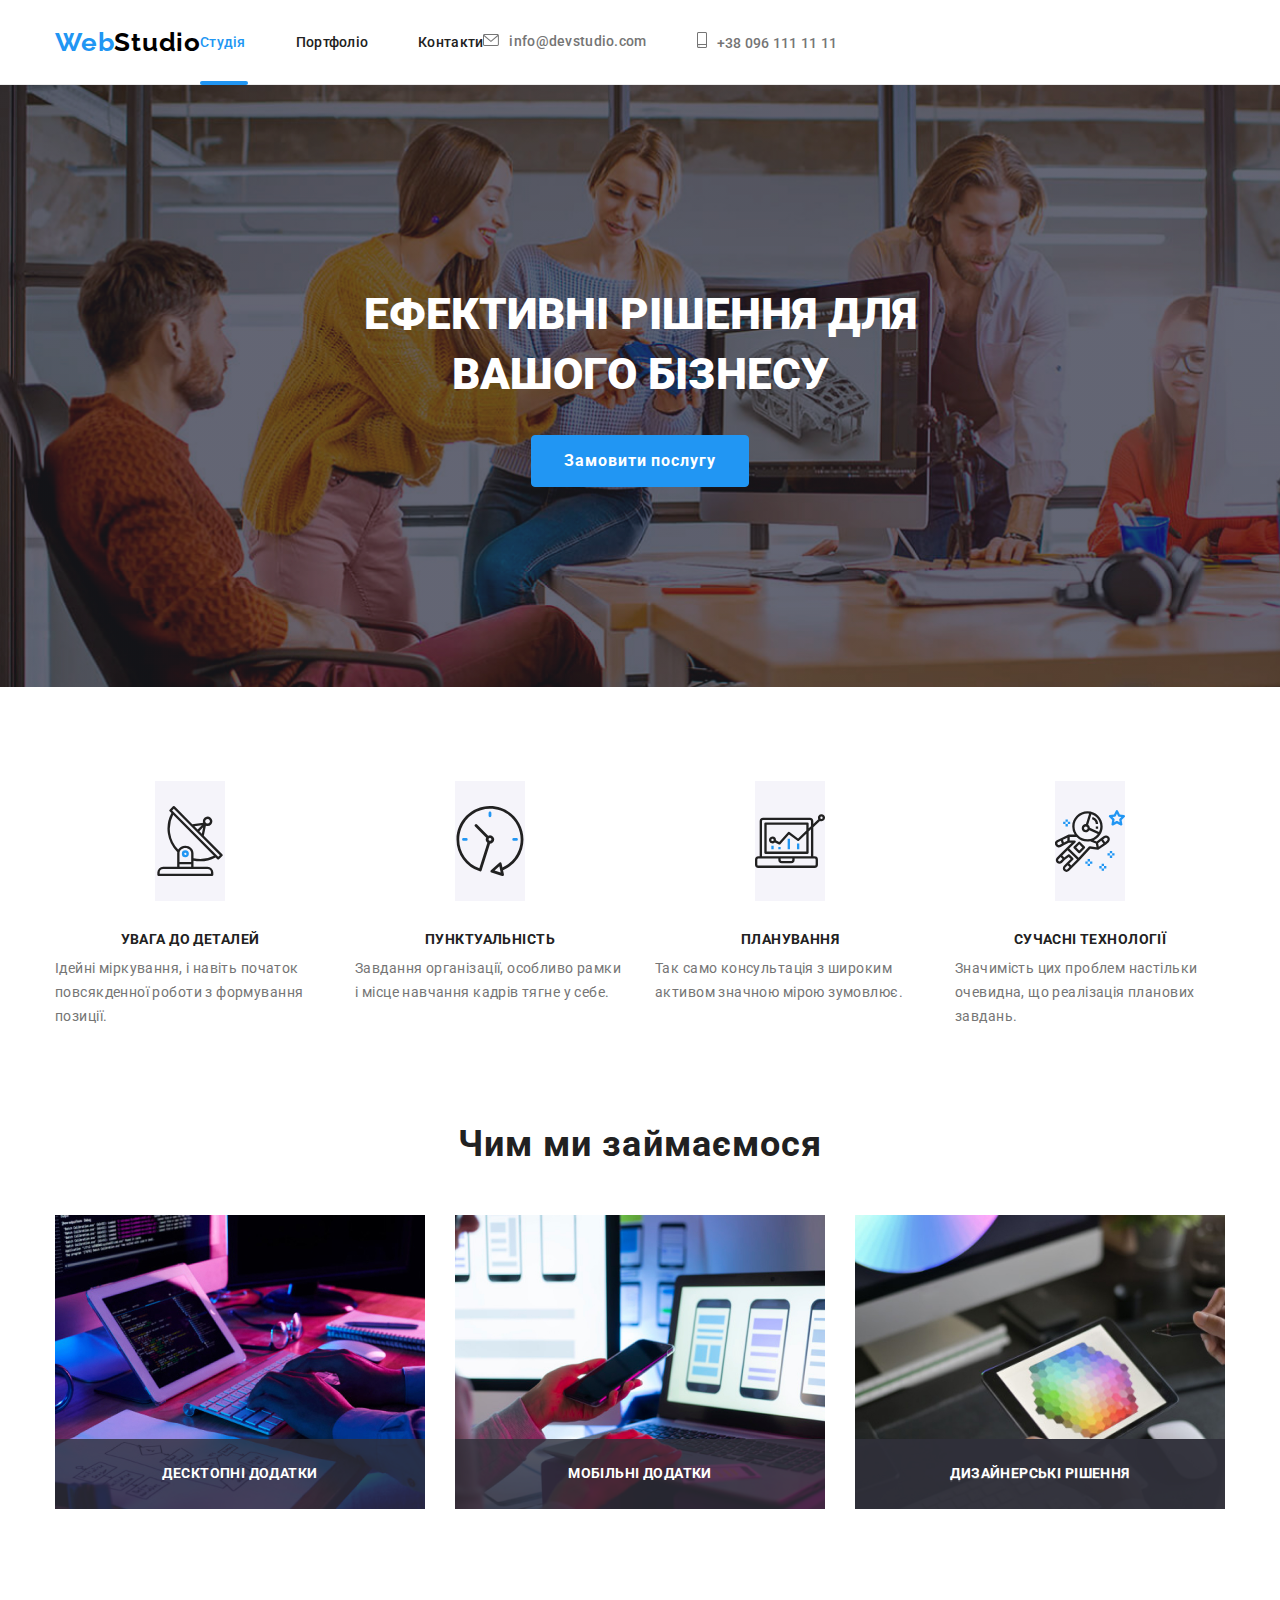
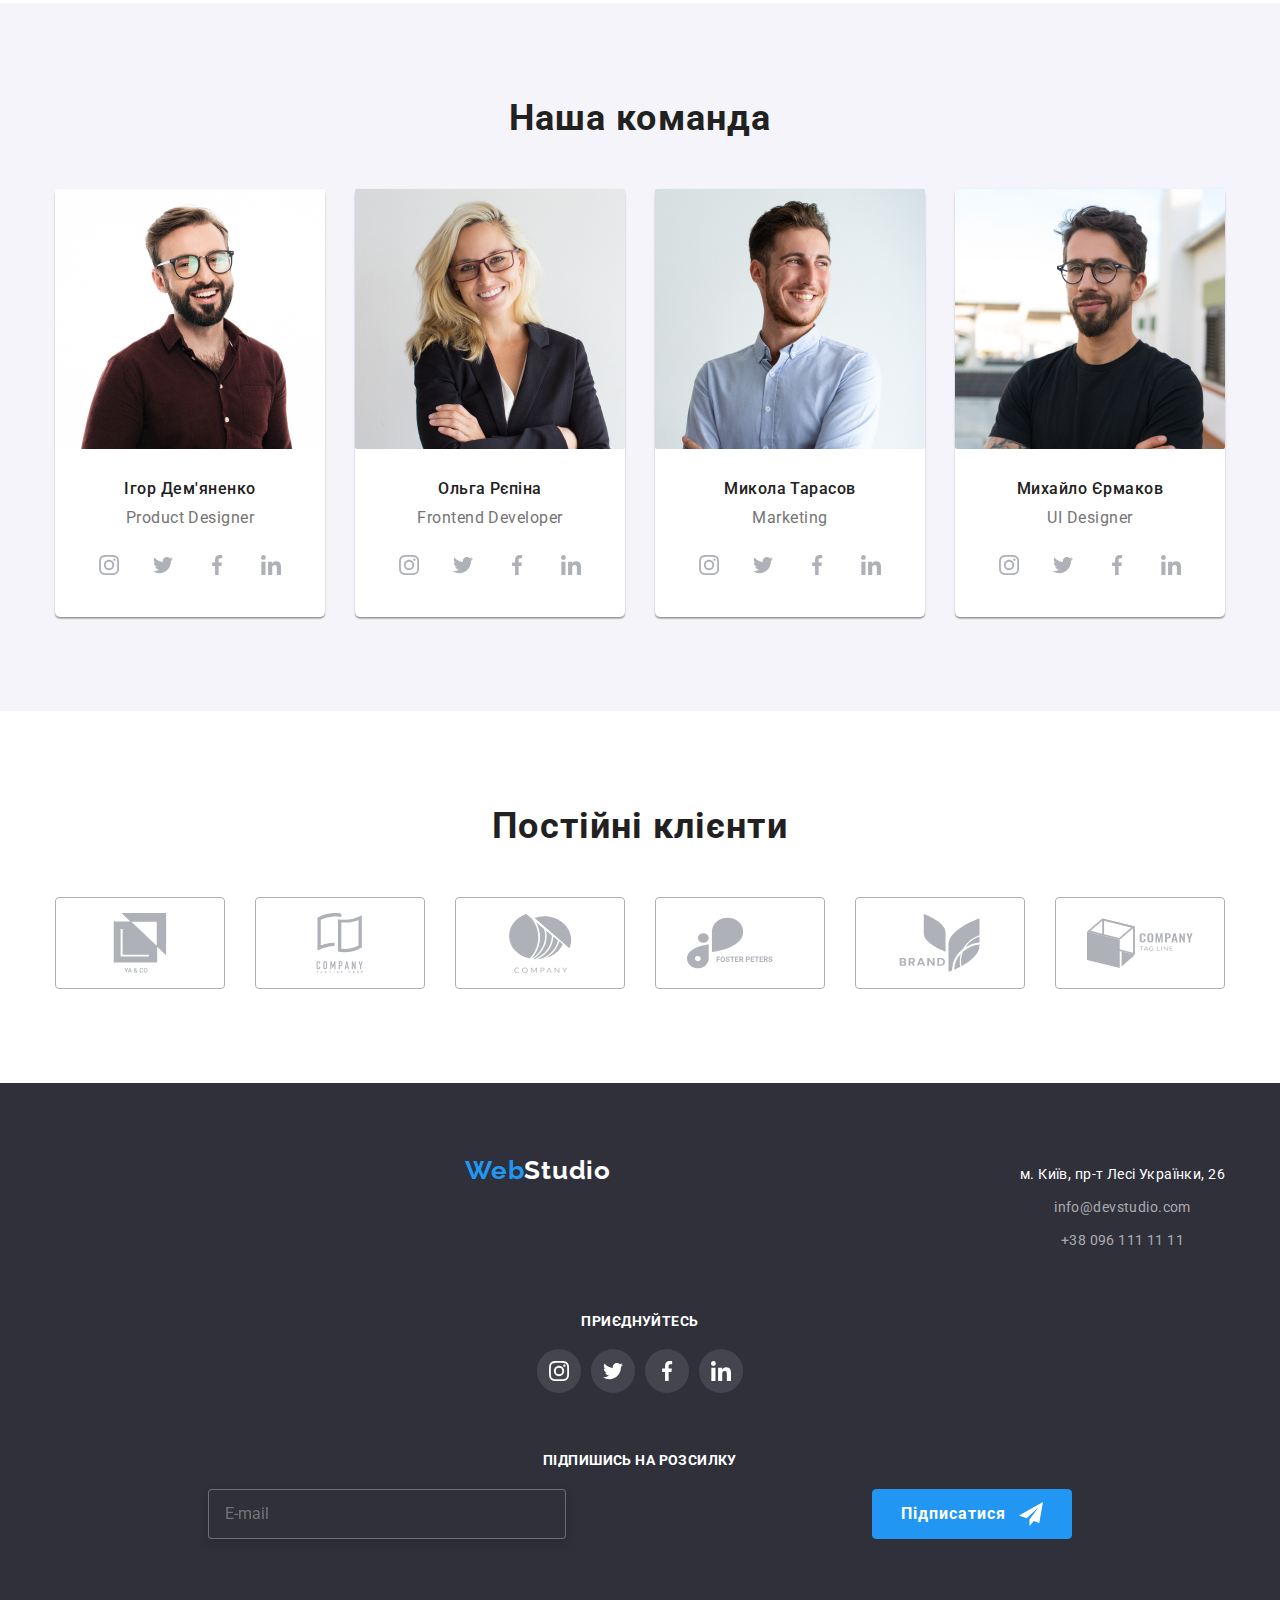
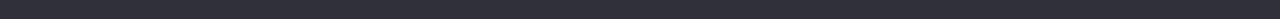
==== commit 2b7d3567: "17.12.22" ====
--- a/index.html
+++ b/index.html
@@ -12,8 +12,9 @@
 <body>
 <header class="header">
 <div class="container header__container">
+    <a href="./index.html" lang="en" class="logo logo__top"> <span class="logo__web">Web</span><span class="logo__header">Studio</span></a>
+    <div class="header__hiden">
     <nav class="header__nav">
-        <a href="./index.html" lang="en" class="logo"> <span class="logo__web">Web</span><span class="logo__header">Studio</span></a>
         <ul class="list header__list">
             <li class="header__item"><a class="header__link link current studio-nav" href="./index.html">Студія</a></li>
             <li class="header__item"><a class="header__link link" href="./portfolio.html">Портфоліо</a></li>
@@ -32,7 +33,7 @@
                     <svg class="header__tel">
                     <use href="./images/icons.svg#icon-smartphone" width="10" height="16"></use>
                 </svg>+38 096 111 11 11</a></li>
-        </ul>
+        </ul></div>
 </div>   
 </header>
 <main>
@@ -352,7 +353,7 @@
 <footer class="footer">
  <div class="container">
     <div class="footer__address">
-        <a href="./index.html" class="logo"> <span class="logo__web">Web</span><span class="logo__footer">Studio</span></a>
+        <a href="./index.html" class="logo logo_bottom"> <span class="logo__web">Web</span><span class="logo__footer">Studio</span></a>
         <address class="footer__contacts">
              <ul class="footer__list list link">
                 <li class="footer__item">
@@ -457,5 +458,6 @@
     </div>
 </div>
 <script src="./js/modal.js"></script>
+<script src="./js/mobile-menu.js"></script>
 </body>
 </html>--- a/css/main.min.css
+++ b/css/main.min.css
@@ -1 +1 @@
-:root{--logo-web: #2196F3;--header-logo-studio:hsl(0, 0%, 0%);--footer-logo-studio:#FFFFFF;--text-color:#212121;--text-color-2: #757575;--header-color: #ECECEC;--banner-background-color: #C4C4C4;--accent-color: #2196F3;--banner-text: #FFFFFF;--social-link-color: #F5F4FA;--social-link-color-2: rgba(255, 255, 255, 0.1);--button-hover: #188CE8;--footer-contacts-link:rgba(255, 255, 255, 0.6);--footer-addres:#FFFFFF;--team-background-color: #F5F4FA;--background-color:#FFFFFF;--footer-background-color: #2F303A;--social-icon:#AFB1B8;--social-icon-footer:#FFFFFF;--portfolio-button: #F5F4FA}.portfolio{padding-top:94px;padding-bottom:94px}img{display:block;max-width:100%;height:auto}body{font-family:"Roboto",sans-serif;color:var(--text-color);background-color:var(--background-color)}h1,h2,h3,h4,h5,h6,ul,li,p{margin-top:0px;margin-bottom:0px}.container{max-width:480px;margin-left:auto;margin-right:auto;padding-left:15px;padding-right:15px}@media screen and (min-width: 768px){.container{max-width:768px}}@media screen and (min-width: 1200px){.container{max-width:1200px}}.list{list-style:none;padding-left:0px}.link{list-style:none;text-decoration:none;font-style:normal;padding-left:0px}.hiden-title{position:absolute;white-space:nowrap;width:1px;height:1px;overflow:hidden;border:0;padding:0;clip:rect(0 0 0 0);-webkit-clip-path:inset(50%);clip-path:inset(50%);margin:-1px}.banner__button{font-family:inherit;font-weight:700;font-size:16px;line-height:1.88;text-align:center;letter-spacing:.06em;color:var(--banner-text);background-color:var(--accent-color);border:1px solid var(--accent-color);border-radius:4px;padding:10px 32px;cursor:pointer;display:-webkit-box;display:-ms-flexbox;display:flex;-webkit-box-align:center;-ms-flex-align:center;align-items:center;margin-top:30px;margin-left:auto;margin-right:auto;-webkit-transition:background-color 250ms cubic-bezier(0.4, 0, 0.2, 1),-webkit-box-shadow 250ms cubic-bezier(0.4, 0, 0.2, 1);transition:background-color 250ms cubic-bezier(0.4, 0, 0.2, 1),-webkit-box-shadow 250ms cubic-bezier(0.4, 0, 0.2, 1);transition:background-color 250ms cubic-bezier(0.4, 0, 0.2, 1),box-shadow 250ms cubic-bezier(0.4, 0, 0.2, 1);transition:background-color 250ms cubic-bezier(0.4, 0, 0.2, 1),box-shadow 250ms cubic-bezier(0.4, 0, 0.2, 1),-webkit-box-shadow 250ms cubic-bezier(0.4, 0, 0.2, 1)}.banner__button:hover,.banner__button:focus{background-color:var(--button-hover);-webkit-box-shadow:0px 4px 4px rgba(0,0,0,.15);box-shadow:0px 4px 4px rgba(0,0,0,.15)}.footer__button{width:200px;height:50px;border:1px solid var(--accent-color);background:var(--accent-color);border-radius:4px;margin-left:auto;display:-webkit-box;display:-ms-flexbox;display:flex;-webkit-box-align:center;-ms-flex-align:center;align-items:center;padding:10px 28px;-webkit-transition:background-color 250ms cubic-bezier(0.4, 0, 0.2, 1),-webkit-box-shadow 250ms cubic-bezier(0.4, 0, 0.2, 1);transition:background-color 250ms cubic-bezier(0.4, 0, 0.2, 1),-webkit-box-shadow 250ms cubic-bezier(0.4, 0, 0.2, 1);transition:background-color 250ms cubic-bezier(0.4, 0, 0.2, 1),box-shadow 250ms cubic-bezier(0.4, 0, 0.2, 1);transition:background-color 250ms cubic-bezier(0.4, 0, 0.2, 1),box-shadow 250ms cubic-bezier(0.4, 0, 0.2, 1),-webkit-box-shadow 250ms cubic-bezier(0.4, 0, 0.2, 1);position:relative;cursor:pointer;font-family:inherit;font-weight:700;font-size:16px;line-height:1.88;letter-spacing:.06em;color:var(--footer-addres)}.footer__button:hover,.footer__button:focus{-webkit-box-shadow:0px 4px 4px rgba(0,0,0,.15);box-shadow:0px 4px 4px rgba(0,0,0,.15);background-color:var(--button-hover)}.portfolio__button{font-family:inherit;font-weight:500;font-size:16px;line-height:1.62;text-align:center;letter-spacing:.03em;color:var(--text-color);background-color:var(--portfolio-button);cursor:pointer;padding:6px 22px 6px 22px;border-radius:6px;border:none;-webkit-transition:background-color 250ms cubic-bezier(0.4, 0, 0.2, 1),color 250ms cubic-bezier(0.4, 0, 0.2, 1),-webkit-box-shadow 250ms cubic-bezier(0.4, 0, 0.2, 1);transition:background-color 250ms cubic-bezier(0.4, 0, 0.2, 1),color 250ms cubic-bezier(0.4, 0, 0.2, 1),-webkit-box-shadow 250ms cubic-bezier(0.4, 0, 0.2, 1);transition:background-color 250ms cubic-bezier(0.4, 0, 0.2, 1),color 250ms cubic-bezier(0.4, 0, 0.2, 1),box-shadow 250ms cubic-bezier(0.4, 0, 0.2, 1);transition:background-color 250ms cubic-bezier(0.4, 0, 0.2, 1),color 250ms cubic-bezier(0.4, 0, 0.2, 1),box-shadow 250ms cubic-bezier(0.4, 0, 0.2, 1),-webkit-box-shadow 250ms cubic-bezier(0.4, 0, 0.2, 1)}.portfolio__button:hover,.portfolio__button:focus{background-color:var(--accent-color);color:var(--banner-text);-webkit-box-shadow:0px 1px 1px rgba(0,0,0,.12),0px 4px 4px rgba(0,0,0,.06),1px 4px 6px rgba(0,0,0,.16);box-shadow:0px 1px 1px rgba(0,0,0,.12),0px 4px 4px rgba(0,0,0,.06),1px 4px 6px rgba(0,0,0,.16)}.modal__button{font-family:inherit;font-weight:700;font-size:16px;line-height:1.88;text-align:center;letter-spacing:.06em;color:var(--banner-text);background-color:var(--accent-color);border:1px solid var(--accent-color);border-radius:4px;padding:10px 52px;cursor:pointer;display:block;margin-left:auto;margin-right:auto;-webkit-transition:background-color 250ms cubic-bezier(0.4, 0, 0.2, 1),-webkit-box-shadow 250ms cubic-bezier(0.4, 0, 0.2, 1);transition:background-color 250ms cubic-bezier(0.4, 0, 0.2, 1),-webkit-box-shadow 250ms cubic-bezier(0.4, 0, 0.2, 1);transition:background-color 250ms cubic-bezier(0.4, 0, 0.2, 1),box-shadow 250ms cubic-bezier(0.4, 0, 0.2, 1);transition:background-color 250ms cubic-bezier(0.4, 0, 0.2, 1),box-shadow 250ms cubic-bezier(0.4, 0, 0.2, 1),-webkit-box-shadow 250ms cubic-bezier(0.4, 0, 0.2, 1)}.modal__button:hover,.modal__button:focus{background-color:var(--button-hover);-webkit-box-shadow:0px 4px 4px rgba(0,0,0,.15);box-shadow:0px 4px 4px rgba(0,0,0,.15)}.section-title{font-size:28px;line-height:1.17;font-weight:700;text-align:center;letter-spacing:.03em;margin-bottom:30px}@media screen and (min-width: 768px){.section-title{font-size:28px;margin-bottom:30px}}@media screen and (min-width: 1200px){.section-title{font-size:36px;margin-bottom:50px}}.modal-backdrop{position:fixed;width:100%;height:100%;left:0px;top:0px;background:rgba(0,0,0,.2);opacity:1;-webkit-transition:opacity 250ms cubic-bezier(0.4, 0, 0.2, 1);transition:opacity 250ms cubic-bezier(0.4, 0, 0.2, 1)}.is-hidden{visibility:hidden;opacity:0;pointer-events:none}.modal-backdrop.is-hidden .modal{-webkit-transform:rotate(-180deg);transform:rotate(-180deg)}.modal{position:absolute;top:50%;left:50%;-webkit-transform:translate(-50%, -50%);transform:translate(-50%, -50%);width:528px;padding:40px;background-color:#fff;-webkit-transition:-webkit-transform 250ms cubic-bezier(0.4, 0, 0.2, 1);transition:-webkit-transform 250ms cubic-bezier(0.4, 0, 0.2, 1);transition:transform 250ms cubic-bezier(0.4, 0, 0.2, 1);transition:transform 250ms cubic-bezier(0.4, 0, 0.2, 1), -webkit-transform 250ms cubic-bezier(0.4, 0, 0.2, 1)}.modal__close{position:absolute;cursor:pointer;top:8px;right:8px;width:30px;height:30px;border-radius:50%;background:rgba(0,0,0,0);border:1px solid rgba(0,0,0,.1);color:#000;display:-webkit-box;display:-ms-flexbox;display:flex;-webkit-box-pack:center;-ms-flex-pack:center;justify-content:center;-webkit-box-align:center;-ms-flex-align:center;align-items:center;-webkit-transition:color 250ms cubic-bezier(0.4, 0, 0.2, 1);transition:color 250ms cubic-bezier(0.4, 0, 0.2, 1)}.modal__close:hover,.modal__close:focus{color:var(--accent-color)}.close-icon{fill:currentColor}.modal__name{font-family:inherit;font-weight:700;font-size:20px;line-height:1.15;text-align:center;letter-spacing:.03em;display:-webkit-box;display:-ms-flexbox;display:flex;-webkit-box-pack:center;-ms-flex-pack:center;justify-content:center;margin-bottom:12px}.modal__label{font-family:inherit;font-weight:400;font-size:12px;line-height:1.17;letter-spacing:.01em;color:var(--text-color-2)}.modal__line{margin-bottom:10px}.modal__input{border:1px solid rgba(33,33,33,.2);border-radius:4px;width:100%;height:40px;display:block;padding:11px;padding-left:40px;outline:none;-webkit-transition:border 250ms cubic-bezier(0.4, 0, 0.2, 1);transition:border 250ms cubic-bezier(0.4, 0, 0.2, 1)}.modal__input:hover,.modal__input:focus{border-radius:4px;border:1px solid var(--accent-color)}.modal__input::-webkit-input-placeholder{font-family:inherit;font-weight:400;font-size:12px;line-height:1.17;letter-spacing:.01em;color:rgba(117,117,117,.5)}.modal__input::-moz-placeholder{font-family:inherit;font-weight:400;font-size:12px;line-height:1.17;letter-spacing:.01em;color:rgba(117,117,117,.5)}.modal__input:-ms-input-placeholder{font-family:inherit;font-weight:400;font-size:12px;line-height:1.17;letter-spacing:.01em;color:rgba(117,117,117,.5)}.modal__input::-ms-input-placeholder{font-family:inherit;font-weight:400;font-size:12px;line-height:1.17;letter-spacing:.01em;color:rgba(117,117,117,.5)}.modal__input::placeholder{font-family:inherit;font-weight:400;font-size:12px;line-height:1.17;letter-spacing:.01em;color:rgba(117,117,117,.5)}.modal__coment{height:120px;padding:12px 16px;resize:none}.modal__input:hover+.modal__icon,.modal__input:focus+.modal__icon{fill:var(--accent-color)}.modal__wrapper{position:relative;margin-top:4px;-webkit-transition:border 250ms cubic-bezier(0.4, 0, 0.2, 1),fill 250ms cubic-bezier(0.4, 0, 0.2, 1);transition:border 250ms cubic-bezier(0.4, 0, 0.2, 1),fill 250ms cubic-bezier(0.4, 0, 0.2, 1)}.modal__textarea{margin-bottom:20px;margin-top:4px}.modal__icon{position:absolute;left:15px;top:50%;-webkit-transform:translateY(-50%);transform:translateY(-50%);fill:#212121;-webkit-transition:fill 250ms cubic-bezier(0.4, 0, 0.2, 1);transition:fill 250ms cubic-bezier(0.4, 0, 0.2, 1)}.modal__checkbox,.modal__link{font-family:inherit;font-weight:400;font-size:14px;line-height:1.71;letter-spacing:.03em}.modal__checkbox{color:var(--text-color-2);display:-webkit-box;display:-ms-flexbox;display:flex;-webkit-box-align:center;-ms-flex-align:center;align-items:center;-webkit-box-pack:center;-ms-flex-pack:center;justify-content:center}.modal__link{-webkit-text-decoration-line:underline;text-decoration-line:underline;color:var(--accent-color);margin-left:10px}.modal__agreement{margin-bottom:30px}.modal__checkbox .modal__mark{width:16px;height:15px;border:2px solid #212121;border-radius:2px;margin-right:7px;display:-webkit-box;display:-ms-flexbox;display:flex;-webkit-box-align:center;-ms-flex-align:center;align-items:center;-webkit-box-pack:center;-ms-flex-pack:center;justify-content:center;cursor:pointer}.modal__checkbox .checkbox-icon{fill:rgba(0,0,0,0)}.modal__agreement input:checked+.modal__checkbox .modal__mark{border:none;background-color:var(--accent-color)}.modal__agreement input:checked+.modal__checkbox .checkbox-icon{fill:var(--banner-text)}.logo{font-family:"Raleway",sans-serif;font-weight:700;font-size:26px;line-height:1.19;letter-spacing:.03em;text-decoration:none}.logo__web{color:var(--logo-web)}.logo__header{color:var(--header-logo-studio);margin-right:93px}.logo__footer{color:var(--footer-logo-studio)}.header{border-bottom:1px solid var(--header-color)}.header__container{display:-webkit-box;display:-ms-flexbox;display:flex;-webkit-box-align:center;-ms-flex-align:center;align-items:center}.header__nav{display:-webkit-box;display:-ms-flexbox;display:flex;-webkit-box-align:center;-ms-flex-align:center;align-items:center}.link.current{color:var(--accent-color)}.studio-nav::after{content:" ";display:block;position:absolute;width:48px;height:4px;margin-top:30px;border-radius:2px;background-color:var(--accent-color)}.portfolio-nav::after{content:" ";display:block;position:absolute;width:78px;height:4px;margin-top:28px;border-radius:2px;background-color:var(--accent-color)}.header__list{display:-webkit-box;display:-ms-flexbox;display:flex;-webkit-box-align:center;-ms-flex-align:center;align-items:center;margin:0px 0px;margin-left:auto}.header__item:not(:first-child){margin-left:50px}.header__contacts:not(:first-child){margin-left:50px}.header__link{font-weight:500;font-size:14px;line-height:1.14;letter-spacing:.02em;color:var(--text-color);padding-top:32px;padding-bottom:32px;-webkit-transition:color 250ms cubic-bezier(0.4, 0, 0.2, 1);transition:color 250ms cubic-bezier(0.4, 0, 0.2, 1)}.header__link:hover,.header__link:focus{color:var(--accent-color)}.link-mail{color:var(--text-color-2)}.link-tel{color:var(--text-color-2)}.header__mail{width:16px;height:12px;margin-right:10px;fill:currentColor}.header__tel{width:10px;height:16px;margin-right:10px;fill:currentColor}.header__contacts{display:-webkit-box;display:-ms-flexbox;display:flex;-webkit-box-align:center;-ms-flex-align:center;align-items:center;text-align:center;white-space:nowrap}.banner{padding-top:118px;padding-bottom:118px;max-width:1600px;margin-left:auto;margin-right:auto;background-color:var(--banner-background-color);background-size:cover;background-repeat:no-repeat;background-image:-webkit-gradient(linear, left top, left bottom, from(rgba(47, 48, 58, 0.4)), to(rgba(47, 48, 58, 0.4))),url(../images/banner/img-tel1x.jpg);background-image:linear-gradient(rgba(47, 48, 58, 0.4), rgba(47, 48, 58, 0.4)),url(../images/banner/img-tel1x.jpg)}@media screen and (min-device-pixel-ratio: 2),(-webkit-min-device-pixel-ratio: 2),(min-resolution: 192dpi),(min-resolution: 2dppx){.banner{background-image:-webkit-gradient(linear, left top, left bottom, from(rgba(47, 48, 58, 0.4)), to(rgba(47, 48, 58, 0.4))),url(../images/banner/img-tel2x.jpg);background-image:linear-gradient(rgba(47, 48, 58, 0.4), rgba(47, 48, 58, 0.4)),url(../images/banner/img-tel2x.jpg)}}@media screen and (min-width: 768px){.banner{padding-top:118px;padding-bottom:118px;background-image:-webkit-gradient(linear, left top, left bottom, from(rgba(47, 48, 58, 0.4)), to(rgba(47, 48, 58, 0.4))),url(../images/banner/img-tab1x.jpg);background-image:linear-gradient(rgba(47, 48, 58, 0.4), rgba(47, 48, 58, 0.4)),url(../images/banner/img-tab1x.jpg)}}@media screen and (min-width: 768px)and (min-device-pixel-ratio: 2),screen and (min-width: 768px)and (-webkit-min-device-pixel-ratio: 2),screen and (min-width: 768px)and (min-resolution: 192dpi),screen and (min-width: 768px)and (min-resolution: 2dppx){.banner{background-image:-webkit-gradient(linear, left top, left bottom, from(rgba(47, 48, 58, 0.4)), to(rgba(47, 48, 58, 0.4))),url(../images/banner/img-tab2x.jpg);background-image:linear-gradient(rgba(47, 48, 58, 0.4), rgba(47, 48, 58, 0.4)),url(../images/banner/img-tab2x.jpg)}}@media screen and (min-width: 1200px){.banner{padding-top:200px;padding-bottom:200px;background-image:-webkit-gradient(linear, left top, left bottom, from(rgba(47, 48, 58, 0.4)), to(rgba(47, 48, 58, 0.4))),url(../images/banner/img-des1x.jpg);background-image:linear-gradient(rgba(47, 48, 58, 0.4), rgba(47, 48, 58, 0.4)),url(../images/banner/img-des1x.jpg)}}@media screen and (min-width: 1200px)and (min-device-pixel-ratio: 2),screen and (min-width: 1200px)and (-webkit-min-device-pixel-ratio: 2),screen and (min-width: 1200px)and (min-resolution: 192dpi),screen and (min-width: 1200px)and (min-resolution: 2dppx){.banner{background-image:-webkit-gradient(linear, left top, left bottom, from(rgba(47, 48, 58, 0.4)), to(rgba(47, 48, 58, 0.4))),url(../images/banner/img-des2x.jpg);background-image:linear-gradient(rgba(47, 48, 58, 0.4), rgba(47, 48, 58, 0.4)),url(../images/banner/img-des2x.jpg)}}.banner__title{font-size:26px;line-height:1.62;font-weight:900;color:var(--banner-text);text-transform:uppercase;max-width:360px;text-align:center;margin-left:auto;margin-right:auto}@media screen and (min-width: 768px){.banner__title{font-size:26px;line-height:1.62;max-width:360px}}@media screen and (min-width: 1200px){.banner__title{font-size:44px;line-height:1.36;max-width:696px}}.features{padding-top:60px;padding-bottom:60px}@media screen and (min-width: 768px){.features{padding-top:60px;padding-bottom:60px}}@media screen and (min-width: 1200px){.features{padding-top:94px;padding-bottom:94px}}.features__list{display:block}@media screen and (min-width: 768px){.features__list{display:-webkit-box;display:-ms-flexbox;display:flex;-ms-flex-wrap:wrap;flex-wrap:wrap}}@media screen and (min-width: 1200px){.features__list{display:-webkit-box;display:-ms-flexbox;display:flex;-webkit-box-align:start;-ms-flex-align:start;align-items:flex-start}}.features__item{margin-bottom:30px;max-width:450px;-webkit-box-align:center;-ms-flex-align:center;align-items:center;justify-items:center}.features__item:nth-child(4){margin-bottom:0px}@media screen and (min-width: 768px){.features__item{margin-left:30px;margin-bottom:30px;max-width:354px}.features__item:nth-child(1){margin-left:0px}.features__item:nth-child(3){margin-left:0px}.features__item:nth-child(3){margin-bottom:0px}.features__item:nth-child(4){margin-bottom:0px}}@media screen and (min-width: 1200px){.features__item{max-width:270px}.features__item:nth-child(1){margin-left:0px}.features__item:nth-child(3){margin-left:30px}.features__item:nth-child(1){margin-bottom:0px}.features__item:nth-child(2){margin-bottom:0px}}.features__icon{height:120px;display:-webkit-box;display:-ms-flexbox;display:flex;-webkit-box-pack:center;-ms-flex-pack:center;justify-content:center;-webkit-box-align:center;-ms-flex-align:center;align-items:center;background-color:var(--team-background-color);margin-bottom:30px}.features__name{font-weight:700;font-size:14px;line-height:1.1428571429;letter-spacing:.03em;text-transform:uppercase;margin-bottom:10px;text-align:center}@media screen and (min-width: 768px){.features__name{text-align:start}}@media screen and (min-width: 1200px){.features__name{text-align:start}}.features__descr{font-size:14px;line-height:1.71;letter-spacing:.03em;color:var(--text-color-2)}.projects{display:none;padding-bottom:0px}@media screen and (min-width: 768px){.projects{display:none;padding-bottom:0px}}@media screen and (min-width: 1200px){.projects{display:-webkit-box;display:-ms-flexbox;display:flex;padding-bottom:94px}}.projects__list{display:-webkit-box;display:-ms-flexbox;display:flex}.projects__item{position:relative}.projects__item:first-child{margin-right:30px}.projects__item:last-child{margin-left:30px}.projects__overlay{position:absolute;bottom:0;width:100%;height:70px;display:-webkit-box;display:-ms-flexbox;display:flex;-webkit-box-pack:center;-ms-flex-pack:center;justify-content:center;-webkit-box-align:center;-ms-flex-align:center;align-items:center;background-color:rgba(47,48,58,.8)}.projects__overlay>p{font-weight:700;font-size:14px;line-height:1.14;letter-spacing:.03em;text-transform:uppercase;color:var(--banner-text)}.team{padding-top:60px;padding-bottom:60px;background-color:var(--team-background-color)}@media screen and (min-width: 768px){.team{padding-top:60px;padding-bottom:60px}}@media screen and (min-width: 1200px){.team{padding-top:94px;padding-bottom:94px}}.team__members{display:block}@media screen and (min-width: 768px){.team__members{display:-webkit-box;display:-ms-flexbox;display:flex;-ms-flex-wrap:wrap;flex-wrap:wrap}}@media screen and (min-width: 1200px){.team__members{display:-webkit-box;display:-ms-flexbox;display:flex}}.team__list{margin-bottom:30px;max-width:450px;background-color:var(--background-color);-webkit-box-shadow:0px 1px 3px rgba(0,0,0,.12),0px 1px 1px rgba(0,0,0,.14),0px 2px 1px rgba(0,0,0,.2);box-shadow:0px 1px 3px rgba(0,0,0,.12),0px 1px 1px rgba(0,0,0,.14),0px 2px 1px rgba(0,0,0,.2);border-radius:0px 0px 4px 4px;border-radius:5px;text-align:center;flood-color:rgba(202,112,112,.547)}.team__list:nth-child(4){margin-bottom:0px}@media screen and (min-width: 768px){.team__list{margin-left:30px;margin-bottom:30px;max-width:354px}.team__list:nth-child(1){margin-left:0px}.team__list:nth-child(3){margin-left:0px}.team__list:nth-child(3){margin-bottom:0px}.team__list:nth-child(4){margin-bottom:0px}}@media screen and (min-width: 1200px){.team__list{margin-left:30px;margin-bottom:0px;max-width:270px}.team__list:first-child{margin-left:0px}.team__list:nth-child(3){margin-left:30px}}.team__photo{border-radius:2px}.team__about{padding-top:30px;padding-bottom:30px}.team__name{color:var(--text-color);font-weight:500;font-size:16px;line-height:1.1875;letter-spacing:.03em}.team__position{color:var(--text-color-2);font-size:16px;line-height:1.1875;letter-spacing:.03em;color:var(--text-color-2);margin-top:10px;margin-bottom:16px}.team__social{display:-webkit-box;display:-ms-flexbox;display:flex;-webkit-box-pack:center;-ms-flex-pack:center;justify-content:center}.team__social .team__icon:not(:last-child){margin-right:10px}.team__social .social-link{width:44px;height:44px;border-radius:50%;display:-webkit-box;display:-ms-flexbox;display:flex;-webkit-box-pack:center;-ms-flex-pack:center;justify-content:center;-webkit-box-align:center;-ms-flex-align:center;align-items:center;color:var(--social-icon);-webkit-transition:color 250ms cubic-bezier(0.4, 0, 0.2, 1),background-color 250ms cubic-bezier(0.4, 0, 0.2, 1);transition:color 250ms cubic-bezier(0.4, 0, 0.2, 1),background-color 250ms cubic-bezier(0.4, 0, 0.2, 1)}.team__social .social-link:hover,.team__social .social-link:focus{background-color:var(--accent-color);border-radius:50%;color:var(--social-link-color)}.team__social .social-icon{fill:currentColor}.client{padding-top:60px;padding-bottom:60px}@media screen and (min-width: 768px){.client{padding-top:60px;padding-bottom:60px}}@media screen and (min-width: 1200px){.client{padding-top:94px;padding-bottom:94px}}.client__list{display:-webkit-box;display:-ms-flexbox;display:flex;-ms-flex-wrap:wrap;flex-wrap:wrap}@media screen and (min-width: 768px){.client__list{-ms-flex-wrap:wrap;flex-wrap:wrap}}@media screen and (min-width: 1200px){.client__list{display:-webkit-box;display:-ms-flexbox;display:flex}}.client__item{margin-right:30px;margin-bottom:30px}.client__item:nth-child(2){margin-right:0px}.client__item:nth-child(4){margin-right:0px}.client__item:nth-child(6){margin-right:0px}.client__item:nth-child(5){margin-bottom:0px}.client__item:nth-child(6){margin-bottom:0px}@media screen and (min-width: 768px){.client__item{margin-right:30px;margin-bottom:30px}.client__item:nth-child(2){margin-right:30px}.client__item:nth-child(4){margin-right:30px}.client__item:nth-child(3){margin-right:0px}.client__item:nth-child(6){margin-right:0px}.client__item:nth-child(4){margin-bottom:0px}.client__item:nth-child(5){margin-bottom:0px}.client__item:nth-child(6){margin-bottom:0px}}@media screen and (min-width: 1200px){.client__item{margin-right:30px}.client__item:nth-child(3){margin-right:30px}.client__item:nth-child(6){margin-right:0px}.client__item:nth-child(1){margin-bottom:0px}.client__item:nth-child(2){margin-bottom:0px}.client__item:nth-child(3){margin-bottom:0px}}.client__link{width:210px;height:92px;display:-webkit-box;display:-ms-flexbox;display:flex;-webkit-box-pack:center;-ms-flex-pack:center;justify-content:center;-webkit-box-align:center;-ms-flex-align:center;align-items:center;border:1px solid #afb1b8;border-radius:4px;color:var(--social-icon);-webkit-transition:color 250ms cubic-bezier(0.4, 0, 0.2, 1),border 250ms cubic-bezier(0.4, 0, 0.2, 1);transition:color 250ms cubic-bezier(0.4, 0, 0.2, 1),border 250ms cubic-bezier(0.4, 0, 0.2, 1)}.client__link:hover,.client__link:focus{border:1px solid var(--accent-color);color:var(--accent-color)}@media screen and (min-width: 768px){.client__link{width:226px}}@media screen and (min-width: 1200px){.client__link{width:170px}}.client__icon{fill:currentColor}.footer{background-color:var(--footer-background-color);padding-top:60px;padding-bottom:60px}.footer .container{display:-webkit-box;display:-ms-flexbox;display:flex;-webkit-box-align:baseline;-ms-flex-align:baseline;align-items:baseline}address{margin-top:20px}.footer__item:not(:last-child){margin-bottom:9px}.footer__contacts{font-size:14px;line-height:1.71;letter-spacing:.03em}.footer__addres{margin-right:70px;color:var(--footer-addres);-webkit-transition:color 250ms cubic-bezier(0.4, 0, 0.2, 1);transition:color 250ms cubic-bezier(0.4, 0, 0.2, 1)}.footer__addres:hover,.footer__addres:focus{color:var(--accent-color)}.footer__mail{color:var(--footer-contacts-link);-webkit-transition:color 250ms cubic-bezier(0.4, 0, 0.2, 1);transition:color 250ms cubic-bezier(0.4, 0, 0.2, 1)}.footer__mail:hover,.footer__mail:focus{color:var(--accent-color)}.footer__tel{color:var(--footer-contacts-link);-webkit-transition:color 250ms cubic-bezier(0.4, 0, 0.2, 1);transition:color 250ms cubic-bezier(0.4, 0, 0.2, 1)}.footer__tel:hover,.footer__tel:focus{color:var(--accent-color)}.footer__social{display:-webkit-box;display:-ms-flexbox;display:flex;-webkit-box-orient:vertical;-webkit-box-direction:normal;-ms-flex-direction:column;flex-direction:column}.social-title{font-family:inherit;font-weight:700;font-size:14px;line-height:1.1428571429;letter-spacing:.03em;text-transform:uppercase;color:var(--footer-addres);margin-bottom:20px}.footer__media{display:-webkit-box;display:-ms-flexbox;display:flex;-webkit-box-pack:center;-ms-flex-pack:center;justify-content:center;-webkit-box-align:center;-ms-flex-align:center;align-items:center}.footer__element{background:var(--social-link-color-2);border-radius:50%}.footer__element:not(:first-child){margin-left:10px}.footer__link{width:44px;height:44px;fill:var(--social-icon-footer);display:-webkit-box;display:-ms-flexbox;display:flex;-webkit-box-pack:center;-ms-flex-pack:center;justify-content:center;-webkit-box-align:center;-ms-flex-align:center;align-items:center;-webkit-transition:background-color 250ms cubic-bezier(0.4, 0, 0.2, 1);transition:background-color 250ms cubic-bezier(0.4, 0, 0.2, 1);border-radius:50%}.footer__link:hover,.footer__link:focus{background-color:var(--accent-color)}.footer__mailing{display:-webkit-box;display:-ms-flexbox;display:flex;-webkit-box-orient:vertical;-webkit-box-direction:normal;-ms-flex-direction:column;flex-direction:column;margin-left:93px}.mailing-title{font-family:"Roboto";font-weight:700;font-size:14px;line-height:1.14;letter-spacing:.03em;text-transform:uppercase;color:var(--footer-addres);margin-bottom:20px}.email-input{display:-webkit-box;display:-ms-flexbox;display:flex}.mailing-input{width:358px;height:50px;background-color:var(--footer-background-color);border:1px solid rgba(255,255,255,.3);-webkit-filter:drop-shadow(0px 4px 4px rgba(0, 0, 0, 0.15));filter:drop-shadow(0px 4px 4px rgba(0, 0, 0, 0.15));border-radius:4px;margin-right:12px;padding-top:15px;padding-bottom:15px;padding-left:16px;-webkit-transition:border 250ms cubic-bezier(0.4, 0, 0.2, 1);transition:border 250ms cubic-bezier(0.4, 0, 0.2, 1);outline:none;color:var(--footer-addres)}.mailing-input:focus{border:1px solid var(--accent-color)}.mailing-icon{width:24px;height:24px;top:50%;-webkit-transform:translateY(-50%);transform:translateY(-50%);right:28px;fill:#fff;position:absolute;margin-left:10px}.portfolio__list{display:-webkit-box;display:-ms-flexbox;display:flex;-webkit-box-pack:center;-ms-flex-pack:center;justify-content:center;margin-bottom:50px}.portfolio__item:not(:first-child){margin-left:8px}.portfolio__project{display:-webkit-box;display:-ms-flexbox;display:flex;-ms-flex-wrap:wrap;flex-wrap:wrap}.portfolio__link{display:block;text-decoration:none;color:var(--text-color);-webkit-transition:-webkit-box-shadow 250ms cubic-bezier(0.4, 0, 0.2, 1);transition:-webkit-box-shadow 250ms cubic-bezier(0.4, 0, 0.2, 1);transition:box-shadow 250ms cubic-bezier(0.4, 0, 0.2, 1);transition:box-shadow 250ms cubic-bezier(0.4, 0, 0.2, 1), -webkit-box-shadow 250ms cubic-bezier(0.4, 0, 0.2, 1)}.portfolio__link:hover,.portfolio__link:focus{-webkit-box-shadow:0px 1px 1px rgba(0,0,0,.12),0px 4px 4px rgba(0,0,0,.06),1px 4px 6px rgba(0,0,0,.16);box-shadow:0px 1px 1px rgba(0,0,0,.12),0px 4px 4px rgba(0,0,0,.06),1px 4px 6px rgba(0,0,0,.16)}.portfolio__design{list-style:none}.portfolio__design:nth-child(2){margin-right:30px;margin-left:30px}.portfolio__design:nth-child(5){margin-right:30px;margin-left:30px}.portfolio__design:nth-child(8){margin-right:30px;margin-left:30px}.portfolio__design:nth-child(6){margin-top:30px;margin-bottom:30px}.portfolio__design:nth-child(4){margin-top:30px;margin-bottom:30px}.portfolio__design:nth-child(5){margin-top:30px;margin-bottom:30px}.portfolio__title{font-weight:700;font-size:18px;line-height:2;letter-spacing:.06em;margin-bottom:4px}.portfolio__type{color:var(--text-color-2);font-weight:400;font-size:16px;line-height:1.88;letter-spacing:.03em}.portfolio__about{padding-top:20px;padding-bottom:20px;padding-left:24px;padding-right:24px;border-left:1px solid #eee;border-right:1px solid #eee;border-bottom:1px solid #eee}.portfolio__box{position:relative;overflow:hidden}.portfolio__overlay{position:absolute;top:0;width:100%;height:101%;background-color:rgba(33,150,243,.9);-webkit-transition-property:-webkit-transform;transition-property:-webkit-transform;transition-property:transform;transition-property:transform, -webkit-transform;-webkit-transform:translateY(100%);transform:translateY(100%);-webkit-transition:-webkit-transform 250ms cubic-bezier(0.4, 0, 0.2, 1);transition:-webkit-transform 250ms cubic-bezier(0.4, 0, 0.2, 1);transition:transform 250ms cubic-bezier(0.4, 0, 0.2, 1);transition:transform 250ms cubic-bezier(0.4, 0, 0.2, 1), -webkit-transform 250ms cubic-bezier(0.4, 0, 0.2, 1)}.portfolio__overlay>p{font-family:inherit;font-weight:400;font-size:18px;line-height:1.56;letter-spacing:.03em;color:var(--banner-text);padding:63px 24px}.portfolio__link:hover .portfolio__overlay{-webkit-transform:translateY(0);transform:translateY(0)}/*# sourceMappingURL=main.min.css.map */+:root{--logo-web: #2196F3;--header-logo-studio:hsl(0, 0%, 0%);--footer-logo-studio:#FFFFFF;--text-color:#212121;--text-color-2: #757575;--header-color: #ECECEC;--banner-background-color: #C4C4C4;--accent-color: #2196F3;--banner-text: #FFFFFF;--social-link-color: #F5F4FA;--social-link-color-2: rgba(255, 255, 255, 0.1);--button-hover: #188CE8;--footer-contacts-link:rgba(255, 255, 255, 0.6);--footer-addres:#FFFFFF;--team-background-color: #F5F4FA;--background-color:#FFFFFF;--footer-background-color: #2F303A;--social-icon:#AFB1B8;--social-icon-footer:#FFFFFF;--portfolio-button: #F5F4FA}.portfolio{padding-top:94px;padding-bottom:94px}img{display:block;max-width:100%;height:auto}body{font-family:"Roboto",sans-serif;color:var(--text-color);background-color:var(--background-color)}h1,h2,h3,h4,h5,h6,ul,li,p{margin-top:0px;margin-bottom:0px}.container{max-width:480px;margin-left:auto;margin-right:auto;padding-left:15px;padding-right:15px}@media screen and (min-width: 768px){.container{max-width:768px}}@media screen and (min-width: 1200px){.container{max-width:1200px}}.list{list-style:none;padding-left:0px}.link{list-style:none;text-decoration:none;font-style:normal;padding-left:0px}.hiden-title{position:absolute;white-space:nowrap;width:1px;height:1px;overflow:hidden;border:0;padding:0;clip:rect(0 0 0 0);-webkit-clip-path:inset(50%);clip-path:inset(50%);margin:-1px}.banner__button{font-family:inherit;font-weight:700;font-size:16px;line-height:1.88;text-align:center;letter-spacing:.06em;color:var(--banner-text);background-color:var(--accent-color);border:1px solid var(--accent-color);border-radius:4px;padding:10px 32px;cursor:pointer;display:-webkit-box;display:-ms-flexbox;display:flex;-webkit-box-align:center;-ms-flex-align:center;align-items:center;margin-top:30px;margin-left:auto;margin-right:auto;-webkit-transition:background-color 250ms cubic-bezier(0.4, 0, 0.2, 1),-webkit-box-shadow 250ms cubic-bezier(0.4, 0, 0.2, 1);transition:background-color 250ms cubic-bezier(0.4, 0, 0.2, 1),-webkit-box-shadow 250ms cubic-bezier(0.4, 0, 0.2, 1);transition:background-color 250ms cubic-bezier(0.4, 0, 0.2, 1),box-shadow 250ms cubic-bezier(0.4, 0, 0.2, 1);transition:background-color 250ms cubic-bezier(0.4, 0, 0.2, 1),box-shadow 250ms cubic-bezier(0.4, 0, 0.2, 1),-webkit-box-shadow 250ms cubic-bezier(0.4, 0, 0.2, 1)}.banner__button:hover,.banner__button:focus{background-color:var(--button-hover);-webkit-box-shadow:0px 4px 4px rgba(0,0,0,.15);box-shadow:0px 4px 4px rgba(0,0,0,.15)}.footer__button{width:200px;height:50px;border:1px solid var(--accent-color);background:var(--accent-color);border-radius:4px;margin-right:auto;margin-left:auto;display:-webkit-box;display:-ms-flexbox;display:flex;-webkit-box-align:center;-ms-flex-align:center;align-items:center;padding:10px 28px;-webkit-transition:background-color 250ms cubic-bezier(0.4, 0, 0.2, 1),-webkit-box-shadow 250ms cubic-bezier(0.4, 0, 0.2, 1);transition:background-color 250ms cubic-bezier(0.4, 0, 0.2, 1),-webkit-box-shadow 250ms cubic-bezier(0.4, 0, 0.2, 1);transition:background-color 250ms cubic-bezier(0.4, 0, 0.2, 1),box-shadow 250ms cubic-bezier(0.4, 0, 0.2, 1);transition:background-color 250ms cubic-bezier(0.4, 0, 0.2, 1),box-shadow 250ms cubic-bezier(0.4, 0, 0.2, 1),-webkit-box-shadow 250ms cubic-bezier(0.4, 0, 0.2, 1);position:relative;cursor:pointer;font-family:inherit;font-weight:700;font-size:16px;line-height:1.88;letter-spacing:.06em;color:var(--footer-addres)}.footer__button:hover,.footer__button:focus{-webkit-box-shadow:0px 4px 4px rgba(0,0,0,.15);box-shadow:0px 4px 4px rgba(0,0,0,.15);background-color:var(--button-hover)}.portfolio__button{font-family:inherit;font-weight:500;font-size:16px;line-height:1.62;text-align:center;letter-spacing:.03em;color:var(--text-color);background-color:var(--portfolio-button);cursor:pointer;padding:6px 22px 6px 22px;border-radius:6px;border:none;-webkit-transition:background-color 250ms cubic-bezier(0.4, 0, 0.2, 1),color 250ms cubic-bezier(0.4, 0, 0.2, 1),-webkit-box-shadow 250ms cubic-bezier(0.4, 0, 0.2, 1);transition:background-color 250ms cubic-bezier(0.4, 0, 0.2, 1),color 250ms cubic-bezier(0.4, 0, 0.2, 1),-webkit-box-shadow 250ms cubic-bezier(0.4, 0, 0.2, 1);transition:background-color 250ms cubic-bezier(0.4, 0, 0.2, 1),color 250ms cubic-bezier(0.4, 0, 0.2, 1),box-shadow 250ms cubic-bezier(0.4, 0, 0.2, 1);transition:background-color 250ms cubic-bezier(0.4, 0, 0.2, 1),color 250ms cubic-bezier(0.4, 0, 0.2, 1),box-shadow 250ms cubic-bezier(0.4, 0, 0.2, 1),-webkit-box-shadow 250ms cubic-bezier(0.4, 0, 0.2, 1)}.portfolio__button:hover,.portfolio__button:focus{background-color:var(--accent-color);color:var(--banner-text);-webkit-box-shadow:0px 1px 1px rgba(0,0,0,.12),0px 4px 4px rgba(0,0,0,.06),1px 4px 6px rgba(0,0,0,.16);box-shadow:0px 1px 1px rgba(0,0,0,.12),0px 4px 4px rgba(0,0,0,.06),1px 4px 6px rgba(0,0,0,.16)}.modal__button{font-family:inherit;font-weight:700;font-size:16px;line-height:1.88;text-align:center;letter-spacing:.06em;color:var(--banner-text);background-color:var(--accent-color);border:1px solid var(--accent-color);border-radius:4px;padding:10px 52px;cursor:pointer;display:block;margin-left:auto;margin-right:auto;-webkit-transition:background-color 250ms cubic-bezier(0.4, 0, 0.2, 1),-webkit-box-shadow 250ms cubic-bezier(0.4, 0, 0.2, 1);transition:background-color 250ms cubic-bezier(0.4, 0, 0.2, 1),-webkit-box-shadow 250ms cubic-bezier(0.4, 0, 0.2, 1);transition:background-color 250ms cubic-bezier(0.4, 0, 0.2, 1),box-shadow 250ms cubic-bezier(0.4, 0, 0.2, 1);transition:background-color 250ms cubic-bezier(0.4, 0, 0.2, 1),box-shadow 250ms cubic-bezier(0.4, 0, 0.2, 1),-webkit-box-shadow 250ms cubic-bezier(0.4, 0, 0.2, 1)}.modal__button:hover,.modal__button:focus{background-color:var(--button-hover);-webkit-box-shadow:0px 4px 4px rgba(0,0,0,.15);box-shadow:0px 4px 4px rgba(0,0,0,.15)}.section-title{font-size:28px;line-height:1.17;font-weight:700;text-align:center;letter-spacing:.03em;margin-bottom:30px}@media screen and (min-width: 768px){.section-title{font-size:28px;margin-bottom:30px}}@media screen and (min-width: 1200px){.section-title{font-size:36px;margin-bottom:50px}}.modal-backdrop{position:fixed;width:100%;height:100%;left:0px;top:0px;background:rgba(0,0,0,.2);opacity:1;-webkit-transition:opacity 250ms cubic-bezier(0.4, 0, 0.2, 1);transition:opacity 250ms cubic-bezier(0.4, 0, 0.2, 1)}.is-hidden{visibility:hidden;opacity:0;pointer-events:none}.modal-backdrop.is-hidden .modal{-webkit-transform:rotate(-180deg);transform:rotate(-180deg)}.modal{position:absolute;top:50%;left:50%;-webkit-transform:translate(-50%, -50%);transform:translate(-50%, -50%);padding:40px;background-color:#fff;-webkit-transition:-webkit-transform 250ms cubic-bezier(0.4, 0, 0.2, 1);transition:-webkit-transform 250ms cubic-bezier(0.4, 0, 0.2, 1);transition:transform 250ms cubic-bezier(0.4, 0, 0.2, 1);transition:transform 250ms cubic-bezier(0.4, 0, 0.2, 1), -webkit-transform 250ms cubic-bezier(0.4, 0, 0.2, 1);width:450px}@media screen and (min-width: 768px){.modal{width:450px}}@media screen and (min-width: 1200px){.modal{width:528px}}.modal__close{position:absolute;cursor:pointer;top:8px;right:8px;width:30px;height:30px;border-radius:50%;background:rgba(0,0,0,0);border:1px solid rgba(0,0,0,.1);color:#000;display:-webkit-box;display:-ms-flexbox;display:flex;-webkit-box-pack:center;-ms-flex-pack:center;justify-content:center;-webkit-box-align:center;-ms-flex-align:center;align-items:center;-webkit-transition:color 250ms cubic-bezier(0.4, 0, 0.2, 1);transition:color 250ms cubic-bezier(0.4, 0, 0.2, 1)}.modal__close:hover,.modal__close:focus{color:var(--accent-color)}.close-icon{fill:currentColor}.modal__name{font-family:inherit;font-weight:700;font-size:20px;line-height:1.15;text-align:center;letter-spacing:.03em;display:-webkit-box;display:-ms-flexbox;display:flex;-webkit-box-pack:center;-ms-flex-pack:center;justify-content:center;margin-bottom:12px}.modal__label{font-family:inherit;font-weight:400;font-size:12px;line-height:1.17;letter-spacing:.01em;color:var(--text-color-2)}.modal__line{margin-bottom:10px}.modal__input{border:1px solid rgba(33,33,33,.2);border-radius:4px;width:100%;height:40px;display:block;padding:11px;padding-left:40px;outline:none;-webkit-transition:border 250ms cubic-bezier(0.4, 0, 0.2, 1);transition:border 250ms cubic-bezier(0.4, 0, 0.2, 1)}.modal__input:hover,.modal__input:focus{border-radius:4px;border:1px solid var(--accent-color)}.modal__input::-webkit-input-placeholder{font-family:inherit;font-weight:400;font-size:12px;line-height:1.17;letter-spacing:.01em;color:rgba(117,117,117,.5)}.modal__input::-moz-placeholder{font-family:inherit;font-weight:400;font-size:12px;line-height:1.17;letter-spacing:.01em;color:rgba(117,117,117,.5)}.modal__input:-ms-input-placeholder{font-family:inherit;font-weight:400;font-size:12px;line-height:1.17;letter-spacing:.01em;color:rgba(117,117,117,.5)}.modal__input::-ms-input-placeholder{font-family:inherit;font-weight:400;font-size:12px;line-height:1.17;letter-spacing:.01em;color:rgba(117,117,117,.5)}.modal__input::placeholder{font-family:inherit;font-weight:400;font-size:12px;line-height:1.17;letter-spacing:.01em;color:rgba(117,117,117,.5)}.modal__coment{height:120px;padding:12px 16px;resize:none}.modal__input:hover+.modal__icon,.modal__input:focus+.modal__icon{fill:var(--accent-color)}.modal__wrapper{position:relative;margin-top:4px;-webkit-transition:border 250ms cubic-bezier(0.4, 0, 0.2, 1),fill 250ms cubic-bezier(0.4, 0, 0.2, 1);transition:border 250ms cubic-bezier(0.4, 0, 0.2, 1),fill 250ms cubic-bezier(0.4, 0, 0.2, 1)}.modal__textarea{margin-bottom:20px;margin-top:4px}.modal__icon{position:absolute;left:15px;top:50%;-webkit-transform:translateY(-50%);transform:translateY(-50%);fill:#212121;-webkit-transition:fill 250ms cubic-bezier(0.4, 0, 0.2, 1);transition:fill 250ms cubic-bezier(0.4, 0, 0.2, 1)}.modal__checkbox,.modal__link{font-size:12px;font-family:inherit;font-weight:400;line-height:1.71;letter-spacing:.03em}@media screen and (min-width: 768px){.modal__checkbox,.modal__link{font-size:12px}}@media screen and (min-width: 1200px){.modal__checkbox,.modal__link{font-size:14px}}.modal__checkbox{color:var(--text-color-2);display:-webkit-box;display:-ms-flexbox;display:flex;-webkit-box-align:center;-ms-flex-align:center;align-items:center;-webkit-box-pack:center;-ms-flex-pack:center;justify-content:center}.modal__link{-webkit-text-decoration-line:underline;text-decoration-line:underline;color:var(--accent-color);margin-left:10px}.modal__agreement{margin-bottom:30px}.modal__checkbox .modal__mark{width:16px;height:15px;border:2px solid #212121;border-radius:2px;margin-right:7px;display:-webkit-box;display:-ms-flexbox;display:flex;-webkit-box-align:center;-ms-flex-align:center;align-items:center;-webkit-box-pack:center;-ms-flex-pack:center;justify-content:center;cursor:pointer}.modal__checkbox .checkbox-icon{fill:rgba(0,0,0,0)}.modal__agreement input:checked+.modal__checkbox .modal__mark{border:none;background-color:var(--accent-color)}.modal__agreement input:checked+.modal__checkbox .checkbox-icon{fill:var(--banner-text)}.logo{font-size:24px;line-height:1.17;font-family:"Raleway",sans-serif;font-weight:700;letter-spacing:.03em;text-decoration:none}@media screen and (min-width: 768px){.logo{font-size:24px;line-height:1.17}}@media screen and (min-width: 1200px){.logo{font-size:26px;line-height:1.19}}.logo__top{max-width:134px;padding-top:16px;padding-bottom:16px}@media screen and (min-width: 768px){.logo__top{max-width:134px;padding-top:0px;padding-bottom:0px}}@media screen and (min-width: 1200px){.logo__top{max-width:145px;padding-top:0px;padding-bottom:0px}}.logo_bottom{max-width:154px;margin-left:auto;margin-right:auto}@media screen and (min-width: 768px){.logo_bottom{max-width:154px}}@media screen and (min-width: 1200px){.logo_bottom{max-width:145px}}.logo__web{color:var(--logo-web)}.logo__header{color:var(--header-logo-studio);margin-right:93px}.logo__footer{color:var(--footer-logo-studio)}.header{border-bottom:1px solid var(--header-color)}.header__container{display:-webkit-box;display:-ms-flexbox;display:flex;-webkit-box-align:center;-ms-flex-align:center;align-items:center}.header__nav{display:-webkit-box;display:-ms-flexbox;display:flex;-webkit-box-align:center;-ms-flex-align:center;align-items:center}.header__hiden{display:none}@media screen and (min-width: 768px){.header__hiden{display:-webkit-box;display:-ms-flexbox;display:flex;-webkit-box-align:center;-ms-flex-align:center;align-items:center}}@media screen and (min-width: 1200px){.header__hiden{display:-webkit-box;display:-ms-flexbox;display:flex;-webkit-box-align:center;-ms-flex-align:center;align-items:center}}.link.current{color:var(--accent-color)}.studio-nav::after{content:" ";display:block;position:absolute;width:48px;height:4px;margin-top:30px;border-radius:2px;background-color:var(--accent-color)}.portfolio-nav::after{content:" ";display:block;position:absolute;width:78px;height:4px;margin-top:28px;border-radius:2px;background-color:var(--accent-color)}.header__list{display:-webkit-box;display:-ms-flexbox;display:flex;-webkit-box-align:center;-ms-flex-align:center;align-items:center;margin:0px 0px;margin-left:auto}.header__item:not(:first-child){margin-left:50px}.header__contacts:not(:first-child){margin-left:50px}.header__link{font-weight:500;font-size:14px;line-height:1.14;letter-spacing:.02em;color:var(--text-color);padding-top:32px;padding-bottom:32px;-webkit-transition:color 250ms cubic-bezier(0.4, 0, 0.2, 1);transition:color 250ms cubic-bezier(0.4, 0, 0.2, 1)}.header__link:hover,.header__link:focus{color:var(--accent-color)}.link-mail{color:var(--text-color-2)}.link-tel{color:var(--text-color-2)}.header__mail{width:16px;height:12px;margin-right:10px;fill:currentColor}.header__tel{width:10px;height:16px;margin-right:10px;fill:currentColor}.header__contacts{display:-webkit-box;display:-ms-flexbox;display:flex;-webkit-box-align:center;-ms-flex-align:center;align-items:center;text-align:center;white-space:nowrap}.banner{padding-top:118px;padding-bottom:118px;max-width:1600px;margin-left:auto;margin-right:auto;background-color:var(--banner-background-color);background-size:cover;background-repeat:no-repeat;background-image:-webkit-gradient(linear, left top, left bottom, from(rgba(47, 48, 58, 0.4)), to(rgba(47, 48, 58, 0.4))),url(../images/banner/img-tel1x.jpg);background-image:linear-gradient(rgba(47, 48, 58, 0.4), rgba(47, 48, 58, 0.4)),url(../images/banner/img-tel1x.jpg)}@media screen and (min-device-pixel-ratio: 2),(-webkit-min-device-pixel-ratio: 2),(min-resolution: 192dpi),(min-resolution: 2dppx){.banner{background-image:-webkit-gradient(linear, left top, left bottom, from(rgba(47, 48, 58, 0.4)), to(rgba(47, 48, 58, 0.4))),url(../images/banner/img-tel2x.jpg);background-image:linear-gradient(rgba(47, 48, 58, 0.4), rgba(47, 48, 58, 0.4)),url(../images/banner/img-tel2x.jpg)}}@media screen and (min-width: 768px){.banner{padding-top:118px;padding-bottom:118px;background-image:-webkit-gradient(linear, left top, left bottom, from(rgba(47, 48, 58, 0.4)), to(rgba(47, 48, 58, 0.4))),url(../images/banner/img-tab1x.jpg);background-image:linear-gradient(rgba(47, 48, 58, 0.4), rgba(47, 48, 58, 0.4)),url(../images/banner/img-tab1x.jpg)}}@media screen and (min-width: 768px)and (min-device-pixel-ratio: 2),screen and (min-width: 768px)and (-webkit-min-device-pixel-ratio: 2),screen and (min-width: 768px)and (min-resolution: 192dpi),screen and (min-width: 768px)and (min-resolution: 2dppx){.banner{background-image:-webkit-gradient(linear, left top, left bottom, from(rgba(47, 48, 58, 0.4)), to(rgba(47, 48, 58, 0.4))),url(../images/banner/img-tab2x.jpg);background-image:linear-gradient(rgba(47, 48, 58, 0.4), rgba(47, 48, 58, 0.4)),url(../images/banner/img-tab2x.jpg)}}@media screen and (min-width: 1200px){.banner{padding-top:200px;padding-bottom:200px;background-image:-webkit-gradient(linear, left top, left bottom, from(rgba(47, 48, 58, 0.4)), to(rgba(47, 48, 58, 0.4))),url(../images/banner/img-des1x.jpg);background-image:linear-gradient(rgba(47, 48, 58, 0.4), rgba(47, 48, 58, 0.4)),url(../images/banner/img-des1x.jpg)}}@media screen and (min-width: 1200px)and (min-device-pixel-ratio: 2),screen and (min-width: 1200px)and (-webkit-min-device-pixel-ratio: 2),screen and (min-width: 1200px)and (min-resolution: 192dpi),screen and (min-width: 1200px)and (min-resolution: 2dppx){.banner{background-image:-webkit-gradient(linear, left top, left bottom, from(rgba(47, 48, 58, 0.4)), to(rgba(47, 48, 58, 0.4))),url(../images/banner/img-des2x.jpg);background-image:linear-gradient(rgba(47, 48, 58, 0.4), rgba(47, 48, 58, 0.4)),url(../images/banner/img-des2x.jpg)}}.banner__title{font-size:26px;line-height:1.62;font-weight:900;color:var(--banner-text);text-transform:uppercase;max-width:360px;text-align:center;margin-left:auto;margin-right:auto}@media screen and (min-width: 768px){.banner__title{font-size:26px;line-height:1.62;max-width:360px}}@media screen and (min-width: 1200px){.banner__title{font-size:44px;line-height:1.36;max-width:696px}}.features{padding-top:60px;padding-bottom:60px}@media screen and (min-width: 768px){.features{padding-top:60px;padding-bottom:60px}}@media screen and (min-width: 1200px){.features{padding-top:94px;padding-bottom:94px}}.features__list{display:block}@media screen and (min-width: 768px){.features__list{display:-webkit-box;display:-ms-flexbox;display:flex;-ms-flex-wrap:wrap;flex-wrap:wrap}}@media screen and (min-width: 1200px){.features__list{display:-webkit-box;display:-ms-flexbox;display:flex;-webkit-box-align:start;-ms-flex-align:start;align-items:flex-start}}.features__item{margin-bottom:30px;max-width:450px;-webkit-box-align:center;-ms-flex-align:center;align-items:center;justify-items:center}.features__item:nth-child(4){margin-bottom:0px}@media screen and (min-width: 768px){.features__item{margin-left:30px;margin-bottom:30px;max-width:354px}.features__item:nth-child(1){margin-left:0px}.features__item:nth-child(3){margin-left:0px}.features__item:nth-child(3){margin-bottom:0px}.features__item:nth-child(4){margin-bottom:0px}}@media screen and (min-width: 1200px){.features__item{max-width:270px}.features__item:nth-child(1){margin-left:0px}.features__item:nth-child(3){margin-left:30px}.features__item:nth-child(1){margin-bottom:0px}.features__item:nth-child(2){margin-bottom:0px}}.features__icon{height:120px;display:-webkit-box;display:-ms-flexbox;display:flex;-webkit-box-pack:center;-ms-flex-pack:center;justify-content:center;-webkit-box-align:center;-ms-flex-align:center;align-items:center;background-color:var(--team-background-color);margin-bottom:30px}.features__name{font-weight:700;font-size:14px;line-height:1.1428571429;letter-spacing:.03em;text-transform:uppercase;margin-bottom:10px;text-align:center}@media screen and (min-width: 768px){.features__name{text-align:start}}@media screen and (min-width: 1200px){.features__name{text-align:start}}.features__descr{font-size:14px;line-height:1.71;letter-spacing:.03em;color:var(--text-color-2)}.projects{display:none;padding-bottom:0px}@media screen and (min-width: 768px){.projects{display:none;padding-bottom:0px}}@media screen and (min-width: 1200px){.projects{display:-webkit-box;display:-ms-flexbox;display:flex;padding-bottom:94px}}.projects__list{display:-webkit-box;display:-ms-flexbox;display:flex}.projects__item{position:relative}.projects__item:first-child{margin-right:30px}.projects__item:last-child{margin-left:30px}.projects__overlay{position:absolute;bottom:0;width:100%;height:70px;display:-webkit-box;display:-ms-flexbox;display:flex;-webkit-box-pack:center;-ms-flex-pack:center;justify-content:center;-webkit-box-align:center;-ms-flex-align:center;align-items:center;background-color:rgba(47,48,58,.8)}.projects__overlay>p{font-weight:700;font-size:14px;line-height:1.14;letter-spacing:.03em;text-transform:uppercase;color:var(--banner-text)}.team{padding-top:60px;padding-bottom:60px;background-color:var(--team-background-color)}@media screen and (min-width: 768px){.team{padding-top:60px;padding-bottom:60px}}@media screen and (min-width: 1200px){.team{padding-top:94px;padding-bottom:94px}}.team__members{display:block}@media screen and (min-width: 768px){.team__members{display:-webkit-box;display:-ms-flexbox;display:flex;-ms-flex-wrap:wrap;flex-wrap:wrap}}@media screen and (min-width: 1200px){.team__members{display:-webkit-box;display:-ms-flexbox;display:flex;-webkit-box-align:start;-ms-flex-align:start;align-items:flex-start}}.team__list{margin-bottom:30px;max-width:450px;background-color:var(--background-color);-webkit-box-shadow:0px 1px 3px rgba(0,0,0,.12),0px 1px 1px rgba(0,0,0,.14),0px 2px 1px rgba(0,0,0,.2);box-shadow:0px 1px 3px rgba(0,0,0,.12),0px 1px 1px rgba(0,0,0,.14),0px 2px 1px rgba(0,0,0,.2);border-radius:0px 0px 4px 4px;border-radius:5px;text-align:center;flood-color:rgba(202,112,112,.547)}.team__list:nth-child(4){margin-bottom:0px}@media screen and (min-width: 768px){.team__list{margin-left:30px;margin-bottom:30px;max-width:354px}.team__list:nth-child(1){margin-left:0px}.team__list:nth-child(3){margin-left:0px}.team__list:nth-child(3){margin-bottom:0px}.team__list:nth-child(4){margin-bottom:0px}}@media screen and (min-width: 1200px){.team__list{margin-left:30px;margin-bottom:0px;max-width:270px}.team__list:first-child{margin-left:0px}.team__list:nth-child(3){margin-left:30px}}.team__photo{border-radius:2px}.team__about{padding-top:30px;padding-bottom:30px}.team__name{color:var(--text-color);font-weight:500;font-size:16px;line-height:1.1875;letter-spacing:.03em}.team__position{color:var(--text-color-2);font-size:16px;line-height:1.1875;letter-spacing:.03em;color:var(--text-color-2);margin-top:10px;margin-bottom:16px}.team__social{display:-webkit-box;display:-ms-flexbox;display:flex;-webkit-box-pack:center;-ms-flex-pack:center;justify-content:center}.team__social .team__icon:not(:last-child){margin-right:10px}.team__social .social-link{width:44px;height:44px;border-radius:50%;display:-webkit-box;display:-ms-flexbox;display:flex;-webkit-box-pack:center;-ms-flex-pack:center;justify-content:center;-webkit-box-align:center;-ms-flex-align:center;align-items:center;color:var(--social-icon);-webkit-transition:color 250ms cubic-bezier(0.4, 0, 0.2, 1),background-color 250ms cubic-bezier(0.4, 0, 0.2, 1);transition:color 250ms cubic-bezier(0.4, 0, 0.2, 1),background-color 250ms cubic-bezier(0.4, 0, 0.2, 1)}.team__social .social-link:hover,.team__social .social-link:focus{background-color:var(--accent-color);border-radius:50%;color:var(--social-link-color)}.team__social .social-icon{fill:currentColor}.client{padding-top:60px;padding-bottom:60px}@media screen and (min-width: 768px){.client{padding-top:60px;padding-bottom:60px}}@media screen and (min-width: 1200px){.client{padding-top:94px;padding-bottom:94px}}.client__list{display:-webkit-box;display:-ms-flexbox;display:flex;-ms-flex-wrap:wrap;flex-wrap:wrap}@media screen and (min-width: 768px){.client__list{-ms-flex-wrap:wrap;flex-wrap:wrap}}@media screen and (min-width: 1200px){.client__list{display:-webkit-box;display:-ms-flexbox;display:flex}}.client__item{margin-right:30px;margin-bottom:30px}.client__item:nth-child(2){margin-right:0px}.client__item:nth-child(4){margin-right:0px}.client__item:nth-child(6){margin-right:0px}.client__item:nth-child(5){margin-bottom:0px}.client__item:nth-child(6){margin-bottom:0px}@media screen and (min-width: 768px){.client__item{margin-right:30px;margin-bottom:30px}.client__item:nth-child(2){margin-right:30px}.client__item:nth-child(4){margin-right:30px}.client__item:nth-child(3){margin-right:0px}.client__item:nth-child(6){margin-right:0px}.client__item:nth-child(4){margin-bottom:0px}.client__item:nth-child(5){margin-bottom:0px}.client__item:nth-child(6){margin-bottom:0px}}@media screen and (min-width: 1200px){.client__item{margin-right:30px}.client__item:nth-child(3){margin-right:30px}.client__item:nth-child(6){margin-right:0px}.client__item:nth-child(1){margin-bottom:0px}.client__item:nth-child(2){margin-bottom:0px}.client__item:nth-child(3){margin-bottom:0px}}.client__link{width:210px;height:92px;display:-webkit-box;display:-ms-flexbox;display:flex;-webkit-box-pack:center;-ms-flex-pack:center;justify-content:center;-webkit-box-align:center;-ms-flex-align:center;align-items:center;border:1px solid #afb1b8;border-radius:4px;color:var(--social-icon);-webkit-transition:color 250ms cubic-bezier(0.4, 0, 0.2, 1),border 250ms cubic-bezier(0.4, 0, 0.2, 1);transition:color 250ms cubic-bezier(0.4, 0, 0.2, 1),border 250ms cubic-bezier(0.4, 0, 0.2, 1)}.client__link:hover,.client__link:focus{border:1px solid var(--accent-color);color:var(--accent-color)}@media screen and (min-width: 768px){.client__link{width:226px}}@media screen and (min-width: 1200px){.client__link{width:170px}}.client__icon{fill:currentColor}.footer{background-color:var(--footer-background-color);padding-top:60px;padding-bottom:60px}@media screen and (min-width: 768px){.footer__tablet{display:-webkit-box;display:-ms-flexbox;display:flex;-ms-flex-wrap:wrap;flex-wrap:wrap}}.footer__address{display:-webkit-box;display:-ms-flexbox;display:flex;-webkit-box-orient:vertical;-webkit-box-direction:normal;-ms-flex-direction:column;flex-direction:column;-webkit-box-pack:center;-ms-flex-pack:center;justify-content:center;-webkit-box-align:center;-ms-flex-align:center;align-items:center;text-align:center;margin-bottom:60px}@media screen and (min-width: 768px){.footer__address{-webkit-box-orient:horizontal;-webkit-box-direction:normal;-ms-flex-direction:row;flex-direction:row;-ms-flex-wrap:wrap;flex-wrap:wrap;-ms-flex-pack:distribute;justify-content:space-around;-webkit-box-align:baseline;-ms-flex-align:baseline;align-items:baseline}}@media screen and (min-width: 1200px){.footer__address{-ms-flex-wrap:nowrap;flex-wrap:nowrap;-webkit-box-pack:justify;-ms-flex-pack:justify;justify-content:space-between}}address{margin-top:20px}.footer__item:not(:last-child){margin-bottom:9px}.footer__contacts{font-size:14px;line-height:1.71;letter-spacing:.03em}.footer__addres{color:var(--footer-addres);-webkit-transition:color 250ms cubic-bezier(0.4, 0, 0.2, 1);transition:color 250ms cubic-bezier(0.4, 0, 0.2, 1)}.footer__addres:hover,.footer__addres:focus{color:var(--accent-color)}.footer__mail{color:var(--footer-contacts-link);-webkit-transition:color 250ms cubic-bezier(0.4, 0, 0.2, 1);transition:color 250ms cubic-bezier(0.4, 0, 0.2, 1)}.footer__mail:hover,.footer__mail:focus{color:var(--accent-color)}.footer__tel{color:var(--footer-contacts-link);-webkit-transition:color 250ms cubic-bezier(0.4, 0, 0.2, 1);transition:color 250ms cubic-bezier(0.4, 0, 0.2, 1)}.footer__tel:hover,.footer__tel:focus{color:var(--accent-color)}.footer__social{display:-webkit-box;display:-ms-flexbox;display:flex;-webkit-box-orient:vertical;-webkit-box-direction:normal;-ms-flex-direction:column;flex-direction:column}@media screen and (min-width: 480px){.footer__social{text-align:center;margin-bottom:60px}}.social-title{font-family:inherit;font-weight:700;font-size:14px;line-height:1.1428571429;letter-spacing:.03em;text-transform:uppercase;color:var(--footer-addres);margin-bottom:20px}.footer__media{display:-webkit-box;display:-ms-flexbox;display:flex;-webkit-box-pack:center;-ms-flex-pack:center;justify-content:center;-webkit-box-align:center;-ms-flex-align:center;align-items:center}.footer__element{background:var(--social-link-color-2);border-radius:50%}.footer__element:not(:first-child){margin-left:10px}.footer__link{width:44px;height:44px;fill:var(--social-icon-footer);display:-webkit-box;display:-ms-flexbox;display:flex;-webkit-box-pack:center;-ms-flex-pack:center;justify-content:center;-webkit-box-align:center;-ms-flex-align:center;align-items:center;-webkit-transition:background-color 250ms cubic-bezier(0.4, 0, 0.2, 1);transition:background-color 250ms cubic-bezier(0.4, 0, 0.2, 1);border-radius:50%}.footer__link:hover,.footer__link:focus{background-color:var(--accent-color)}.footer__mailing{display:-webkit-box;display:-ms-flexbox;display:flex;-webkit-box-orient:vertical;-webkit-box-direction:normal;-ms-flex-direction:column;flex-direction:column}.mailing-title{font-family:"Roboto";font-weight:700;font-size:14px;line-height:1.14;letter-spacing:.03em;text-transform:uppercase;color:var(--footer-addres);margin-bottom:20px;text-align:center}.email-input{display:block}@media screen and (min-width: 1200px){.email-input{display:-webkit-box;display:-ms-flexbox;display:flex}}.mailing-input{width:358px;height:50px;background-color:var(--footer-background-color);border:1px solid rgba(255,255,255,.3);-webkit-filter:drop-shadow(0px 4px 4px rgba(0, 0, 0, 0.15));filter:drop-shadow(0px 4px 4px rgba(0, 0, 0, 0.15));border-radius:4px;margin-bottom:20px;display:-webkit-box;display:-ms-flexbox;display:flex;-ms-flex-wrap:wrap;flex-wrap:wrap;margin-right:auto;margin-left:auto;padding-top:15px;padding-bottom:15px;padding-left:16px;-webkit-transition:border 250ms cubic-bezier(0.4, 0, 0.2, 1);transition:border 250ms cubic-bezier(0.4, 0, 0.2, 1);outline:none;color:var(--footer-addres)}.mailing-input:focus{border:1px solid var(--accent-color)}.mailing-icon{width:24px;height:24px;top:50%;-webkit-transform:translateY(-50%);transform:translateY(-50%);right:28px;fill:#fff;position:absolute;margin-left:10px}.portfolio__list{display:-webkit-box;display:-ms-flexbox;display:flex;-webkit-box-pack:center;-ms-flex-pack:center;justify-content:center;margin-bottom:50px}.portfolio__item:not(:first-child){margin-left:8px}.portfolio__project{display:-webkit-box;display:-ms-flexbox;display:flex;-ms-flex-wrap:wrap;flex-wrap:wrap}.portfolio__link{display:block;text-decoration:none;color:var(--text-color);-webkit-transition:-webkit-box-shadow 250ms cubic-bezier(0.4, 0, 0.2, 1);transition:-webkit-box-shadow 250ms cubic-bezier(0.4, 0, 0.2, 1);transition:box-shadow 250ms cubic-bezier(0.4, 0, 0.2, 1);transition:box-shadow 250ms cubic-bezier(0.4, 0, 0.2, 1), -webkit-box-shadow 250ms cubic-bezier(0.4, 0, 0.2, 1)}.portfolio__link:hover,.portfolio__link:focus{-webkit-box-shadow:0px 1px 1px rgba(0,0,0,.12),0px 4px 4px rgba(0,0,0,.06),1px 4px 6px rgba(0,0,0,.16);box-shadow:0px 1px 1px rgba(0,0,0,.12),0px 4px 4px rgba(0,0,0,.06),1px 4px 6px rgba(0,0,0,.16)}.portfolio__design{list-style:none}.portfolio__design:nth-child(2){margin-right:30px;margin-left:30px}.portfolio__design:nth-child(5){margin-right:30px;margin-left:30px}.portfolio__design:nth-child(8){margin-right:30px;margin-left:30px}.portfolio__design:nth-child(6){margin-top:30px;margin-bottom:30px}.portfolio__design:nth-child(4){margin-top:30px;margin-bottom:30px}.portfolio__design:nth-child(5){margin-top:30px;margin-bottom:30px}.portfolio__title{font-weight:700;font-size:18px;line-height:2;letter-spacing:.06em;margin-bottom:4px}.portfolio__type{color:var(--text-color-2);font-weight:400;font-size:16px;line-height:1.88;letter-spacing:.03em}.portfolio__about{padding-top:20px;padding-bottom:20px;padding-left:24px;padding-right:24px;border-left:1px solid #eee;border-right:1px solid #eee;border-bottom:1px solid #eee}.portfolio__box{position:relative;overflow:hidden}.portfolio__overlay{position:absolute;top:0;width:100%;height:101%;background-color:rgba(33,150,243,.9);-webkit-transition-property:-webkit-transform;transition-property:-webkit-transform;transition-property:transform;transition-property:transform, -webkit-transform;-webkit-transform:translateY(100%);transform:translateY(100%);-webkit-transition:-webkit-transform 250ms cubic-bezier(0.4, 0, 0.2, 1);transition:-webkit-transform 250ms cubic-bezier(0.4, 0, 0.2, 1);transition:transform 250ms cubic-bezier(0.4, 0, 0.2, 1);transition:transform 250ms cubic-bezier(0.4, 0, 0.2, 1), -webkit-transform 250ms cubic-bezier(0.4, 0, 0.2, 1)}.portfolio__overlay>p{font-family:inherit;font-weight:400;font-size:18px;line-height:1.56;letter-spacing:.03em;color:var(--banner-text);padding:63px 24px}.portfolio__link:hover .portfolio__overlay{-webkit-transform:translateY(0);transform:translateY(0)}/*# sourceMappingURL=main.min.css.map */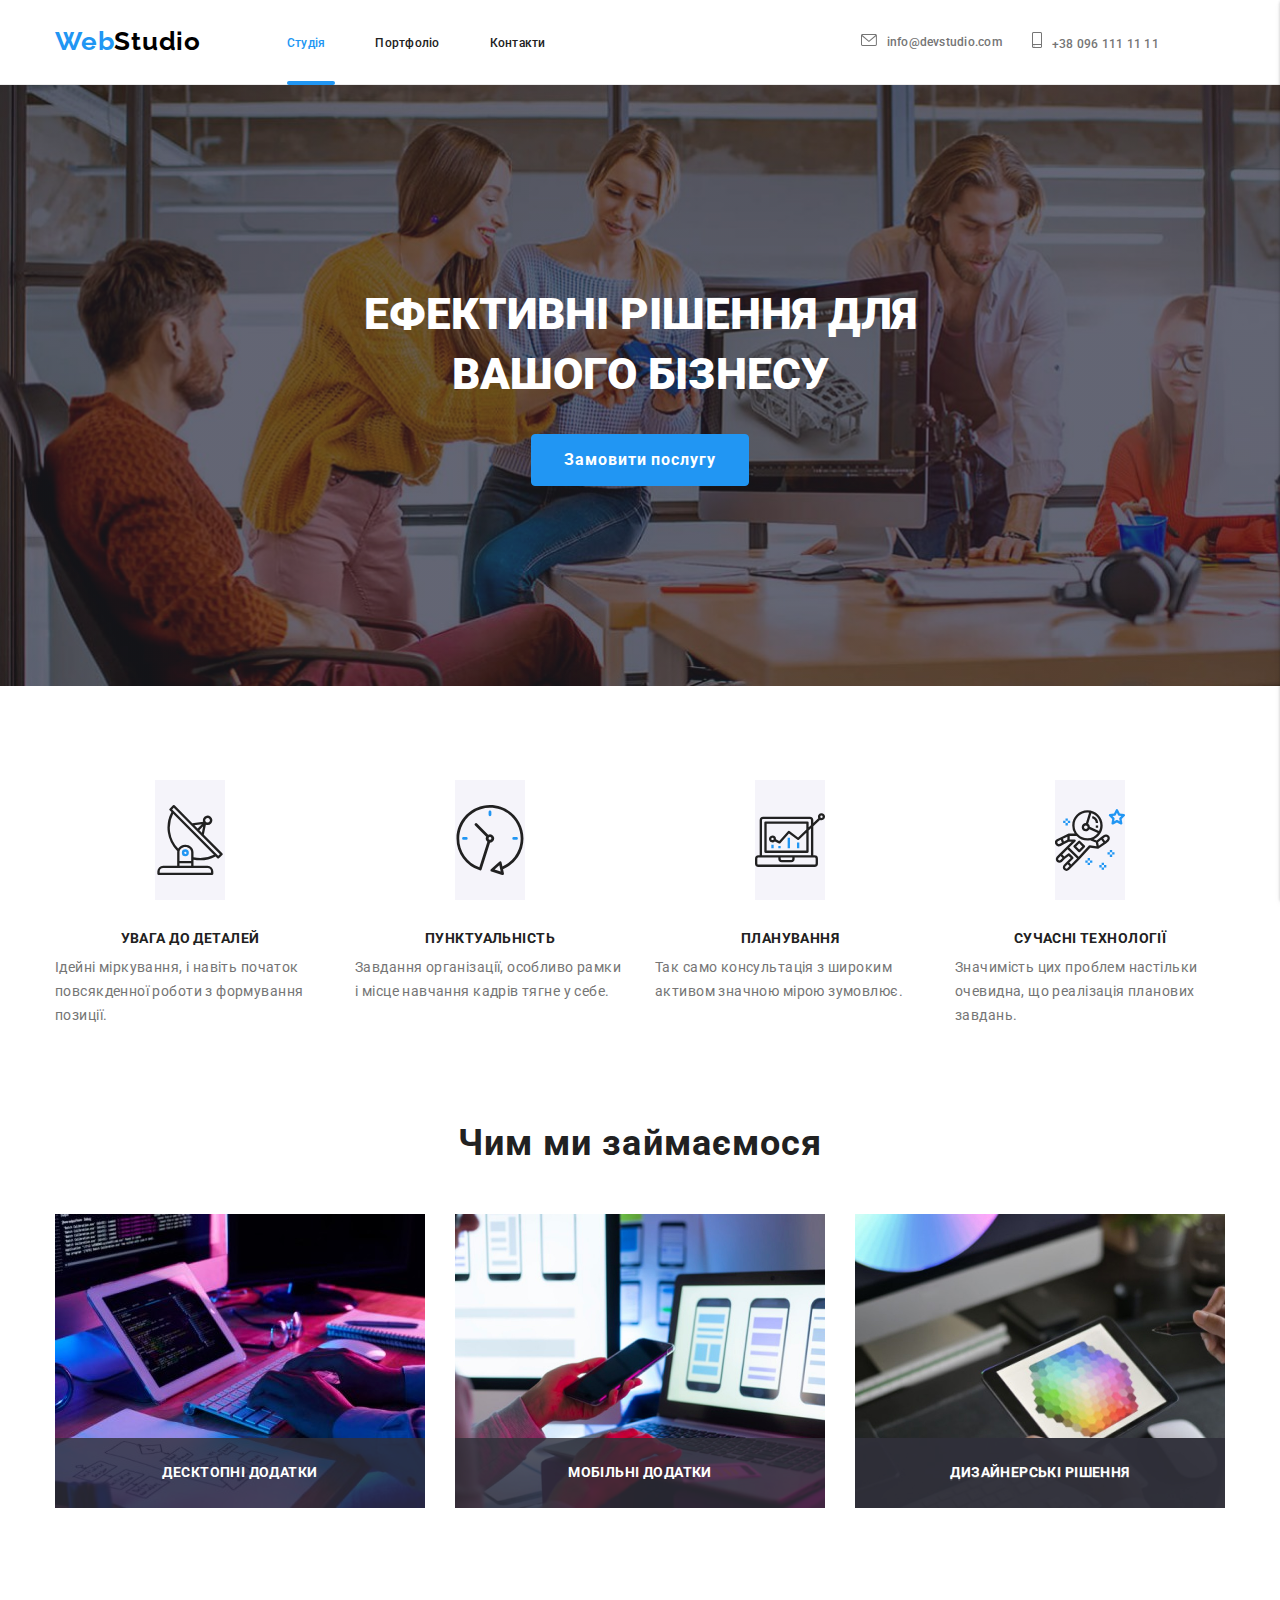
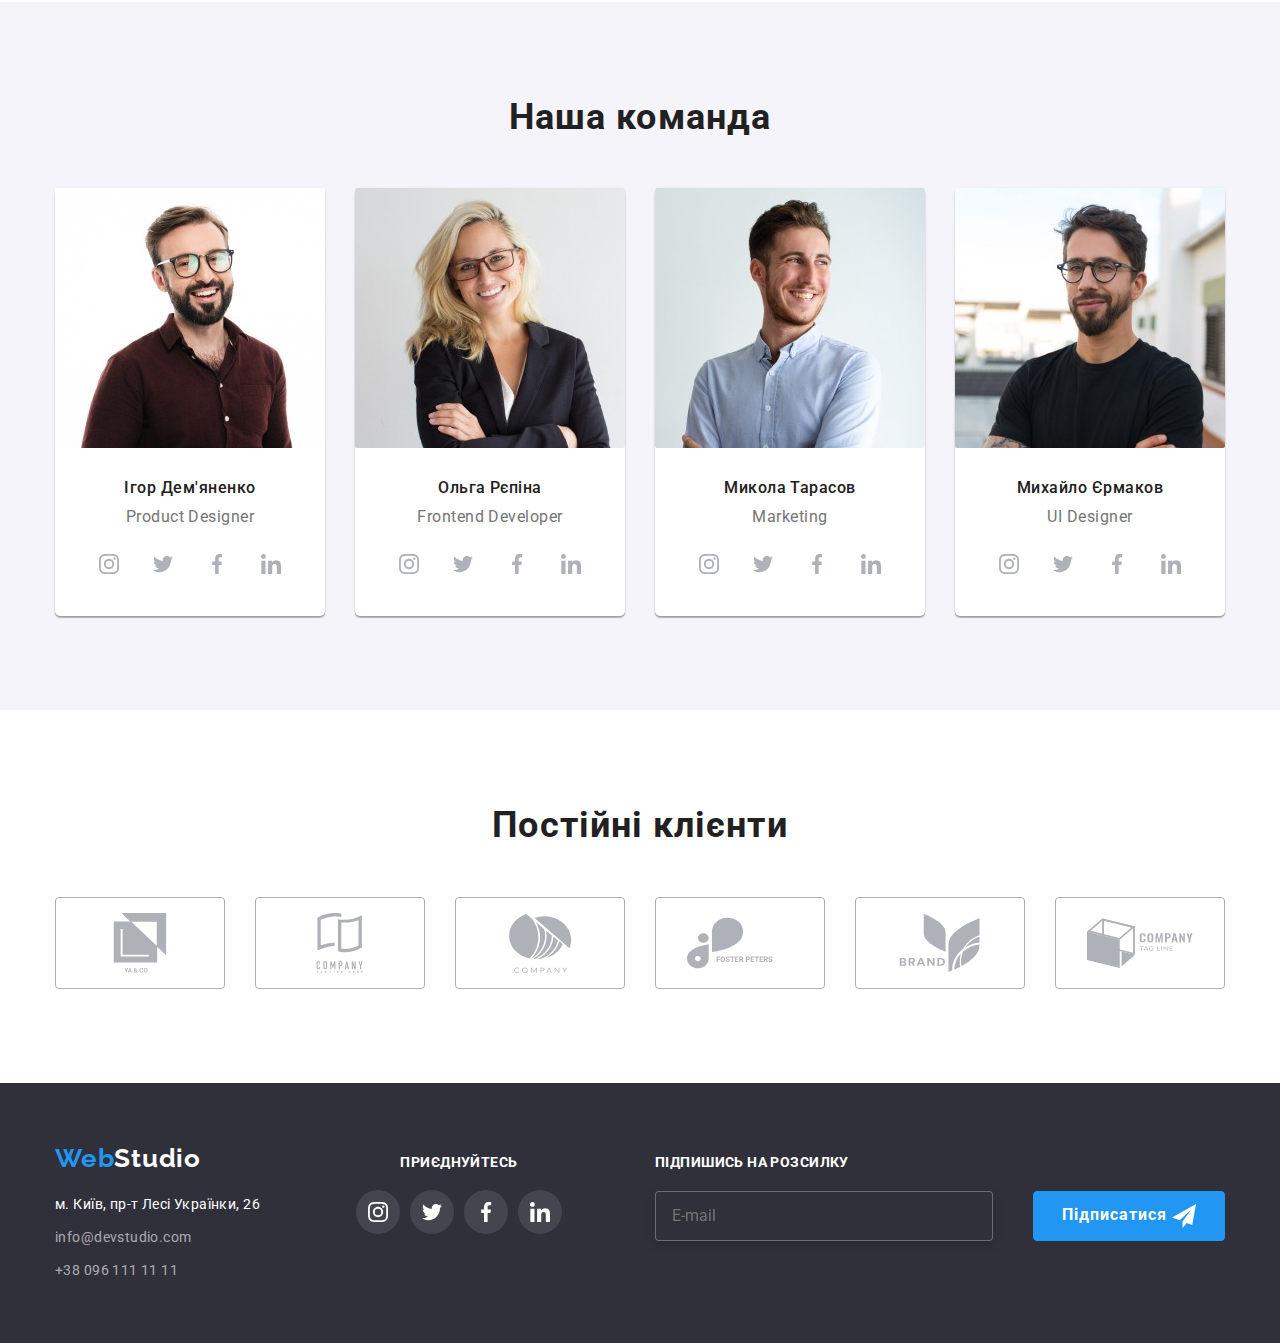
==== commit 1ca67980: "19.12.2022" ====
--- a/index.html
+++ b/index.html
@@ -13,6 +13,63 @@
 <header class="header">
 <div class="container header__container">
     <a href="./index.html" lang="en" class="logo logo__top"> <span class="logo__web">Web</span><span class="logo__header">Studio</span></a>
+    <button type="button" class="mobile__button js-open-menu" aria-expanded="false"
+    aria-controls="menu-container">
+        <svg class="menu-button" width="24" height="16" aria-level="перемикач мобільного меню">
+            <use href="./images/icons.svg#icon-mobile" ></use>
+        </svg>
+    </button>
+<div class="mobile-container js-menu-container" id="mobile-menu">
+    <div class="mobile__modal">
+      <button class="mobile__close js-close-menu">
+        <svg  width="18.67" height="18.67" aria-label="Перемикач мобільного меню">
+          <use href="./images/icons.svg#icon-close"></use>
+        </svg>
+      </button>
+      <div class="mobile__menu">
+        <nav class="mobile__nav">
+          <ul class="list mobile-nav__link">
+            <li class="link mobile-nav__item">
+              <a href="./index.html" class="nav__link link current">Студія</a>
+            </li>
+            <li class="mobile-nav__item">
+              <a href="./portfolio.html" class="nav__link link">Портфоліо</a>
+            </li>
+            <li class="link mobile-nav__item">
+              <a href="#" class="nav__link link">Контакти</a>
+            </li>
+          </ul>
+        </nav>  
+        <ul class="list mobile-address__list">
+          <li class="mobile-address__item">
+            <a href="tel:+380961111111" class="link mobile-address__link--tel">38 096 111 11 11</a>
+          </li>
+          <li class="mobile-address__item">
+            <a href="mailto:info@devstudio.com" lang="en" class="link mobile-address__link--mail">info@devstudio.com</a>
+          </li>
+        </ul>
+        <ul class="list mobile-socials__list">
+          <li class="mobile-socials__item">
+            <a href="#" class="link mobile-socials__link">Instagram
+            </a>
+          </li>
+          <li class="mobile-socials__item">
+            <a href="#" class="link mobile-socials__link">Twitter
+            </a>
+          </li>
+          <li class="mobile-socials__item">
+            <a href="#" class="link mobile-socials__link">Facebook
+            </a>
+          </li>
+          <li class="mobile-socials__item">
+            <a href="#" class="link mobile-socials__link">LinkedIn
+            </a>
+          </li>
+        </ul>
+      </div>
+    </div>
+  </div>
+
     <div class="header__hiden">
     <nav class="header__nav">
         <ul class="list header__list">
@@ -22,7 +79,7 @@
         </ul>
     </nav>
 
-        <ul class="list header__list">
+        <ul class="list header__list header__list-info">
             <li class="header__contacts">
                 <a class="header__link link-mail link" href="mailto:info@devstudio.com">
                     <svg class="header__mail link" width="16" height="12">
@@ -33,7 +90,8 @@
                     <svg class="header__tel">
                     <use href="./images/icons.svg#icon-smartphone" width="10" height="16"></use>
                 </svg>+38 096 111 11 11</a></li>
-        </ul></div>
+        </ul>
+    </div>    
 </div>   
 </header>
 <main>
@@ -94,12 +152,14 @@
         <h2 class="section-title">Чим ми займаємося</h2>
         <ul class="projects__list list">
             <li class="projects__item list">
-                <img srcset="./images/projects/img1-des1x.jpg 370w, 
+                <img 
+                srcset="./images/projects/img1-des1x.jpg 370w, 
                 ./images/projects/img1-des2x.jpg 740w " 
                 sizes="(min-width: 1200px) 370px"
                 src="./images/projects/img1-des1x.jpg" 
                 alt="робота за компютером" 
-                width="370">
+                width="370"
+                loading="lazy">
                 <div class="projects__overlay">
                     <p>десктопні додатки</p>
                 </div>
@@ -109,7 +169,8 @@
                 ./images/projects/img2-des2x.jpg 740w " 
                 src="./images/projects/img2-des1x.jpg" 
                 alt="робота з телефоном" 
-                width="370" >
+                width="370" 
+                loading="lazy">
                 <div class="projects__overlay">
                     <p>мобільні додатки</p>
                 </div>
@@ -119,7 +180,8 @@
                 ./images/projects/img3-des2x.jpg 740w "
                 src="./images/projects/img3-des1x.jpg" 
                 alt="робота з планшетом" 
-                width="370" >
+                width="370" 
+                loading="lazy">
                 <div class="projects__overlay">
                     <p>дизайнерські рішення</p>
                 </div>
@@ -146,7 +208,8 @@
                 src="./images/team/mob-demyanenko1x.jpg" 
                 alt="фотографія Ігоря Дем'яненко" 
                 width="450" 
-                height="460">
+                height="460"
+                loading="lazy">
                 <div class="team__about">
                     <h3 class="team__name">Ігор Дем'яненко</h3>
                     <p class="team__position" lang="en">Product Designer</p>
@@ -187,7 +250,8 @@
                 src="./images/team/mob-repin1x.jpg" 
                 alt="фотографія Ольги Рєпіна" 
                 width="450" 
-                height="460">
+                height="460"
+                loading="lazy">
                 <div class="team__about">
                     <h3 class="team__name">Ольга Рєпіна</h3>
                     <p class="team__position" lang="en">Frontend Developer</p>
@@ -229,7 +293,8 @@
                 src="./images/team/mob-tarasov1x.jpg" 
                 alt="фотографія Миколи Тарасова" 
                 width="450" 
-                height="460">
+                height="460"
+                loading="lazy">
                 <div class="team__about">
                     <h3 class="team__name">Микола Тарасов</h3>
                     <p class="team__position" lang="en">Marketing</p>
@@ -271,7 +336,8 @@
                 src="./images/team/mob-ermakov1x.jpg"  
                 alt="фотографія Михайла Єрмакова" 
                 width="450" 
-                height="460">
+                height="460"
+                loading="lazy">
                     <div class="team__about">
                         <h3 class="team__name">Михайло Єрмаков</h3>
                         <p class="team__position" lang="en">UI Designer</p>
--- a/css/main.min.css
+++ b/css/main.min.css
@@ -1 +1 @@
-:root{--logo-web: #2196F3;--header-logo-studio:hsl(0, 0%, 0%);--footer-logo-studio:#FFFFFF;--text-color:#212121;--text-color-2: #757575;--header-color: #ECECEC;--banner-background-color: #C4C4C4;--accent-color: #2196F3;--banner-text: #FFFFFF;--social-link-color: #F5F4FA;--social-link-color-2: rgba(255, 255, 255, 0.1);--button-hover: #188CE8;--footer-contacts-link:rgba(255, 255, 255, 0.6);--footer-addres:#FFFFFF;--team-background-color: #F5F4FA;--background-color:#FFFFFF;--footer-background-color: #2F303A;--social-icon:#AFB1B8;--social-icon-footer:#FFFFFF;--portfolio-button: #F5F4FA}.portfolio{padding-top:94px;padding-bottom:94px}img{display:block;max-width:100%;height:auto}body{font-family:"Roboto",sans-serif;color:var(--text-color);background-color:var(--background-color)}h1,h2,h3,h4,h5,h6,ul,li,p{margin-top:0px;margin-bottom:0px}.container{max-width:480px;margin-left:auto;margin-right:auto;padding-left:15px;padding-right:15px}@media screen and (min-width: 768px){.container{max-width:768px}}@media screen and (min-width: 1200px){.container{max-width:1200px}}.list{list-style:none;padding-left:0px}.link{list-style:none;text-decoration:none;font-style:normal;padding-left:0px}.hiden-title{position:absolute;white-space:nowrap;width:1px;height:1px;overflow:hidden;border:0;padding:0;clip:rect(0 0 0 0);-webkit-clip-path:inset(50%);clip-path:inset(50%);margin:-1px}.banner__button{font-family:inherit;font-weight:700;font-size:16px;line-height:1.88;text-align:center;letter-spacing:.06em;color:var(--banner-text);background-color:var(--accent-color);border:1px solid var(--accent-color);border-radius:4px;padding:10px 32px;cursor:pointer;display:-webkit-box;display:-ms-flexbox;display:flex;-webkit-box-align:center;-ms-flex-align:center;align-items:center;margin-top:30px;margin-left:auto;margin-right:auto;-webkit-transition:background-color 250ms cubic-bezier(0.4, 0, 0.2, 1),-webkit-box-shadow 250ms cubic-bezier(0.4, 0, 0.2, 1);transition:background-color 250ms cubic-bezier(0.4, 0, 0.2, 1),-webkit-box-shadow 250ms cubic-bezier(0.4, 0, 0.2, 1);transition:background-color 250ms cubic-bezier(0.4, 0, 0.2, 1),box-shadow 250ms cubic-bezier(0.4, 0, 0.2, 1);transition:background-color 250ms cubic-bezier(0.4, 0, 0.2, 1),box-shadow 250ms cubic-bezier(0.4, 0, 0.2, 1),-webkit-box-shadow 250ms cubic-bezier(0.4, 0, 0.2, 1)}.banner__button:hover,.banner__button:focus{background-color:var(--button-hover);-webkit-box-shadow:0px 4px 4px rgba(0,0,0,.15);box-shadow:0px 4px 4px rgba(0,0,0,.15)}.footer__button{width:200px;height:50px;border:1px solid var(--accent-color);background:var(--accent-color);border-radius:4px;margin-right:auto;margin-left:auto;display:-webkit-box;display:-ms-flexbox;display:flex;-webkit-box-align:center;-ms-flex-align:center;align-items:center;padding:10px 28px;-webkit-transition:background-color 250ms cubic-bezier(0.4, 0, 0.2, 1),-webkit-box-shadow 250ms cubic-bezier(0.4, 0, 0.2, 1);transition:background-color 250ms cubic-bezier(0.4, 0, 0.2, 1),-webkit-box-shadow 250ms cubic-bezier(0.4, 0, 0.2, 1);transition:background-color 250ms cubic-bezier(0.4, 0, 0.2, 1),box-shadow 250ms cubic-bezier(0.4, 0, 0.2, 1);transition:background-color 250ms cubic-bezier(0.4, 0, 0.2, 1),box-shadow 250ms cubic-bezier(0.4, 0, 0.2, 1),-webkit-box-shadow 250ms cubic-bezier(0.4, 0, 0.2, 1);position:relative;cursor:pointer;font-family:inherit;font-weight:700;font-size:16px;line-height:1.88;letter-spacing:.06em;color:var(--footer-addres)}.footer__button:hover,.footer__button:focus{-webkit-box-shadow:0px 4px 4px rgba(0,0,0,.15);box-shadow:0px 4px 4px rgba(0,0,0,.15);background-color:var(--button-hover)}.portfolio__button{font-family:inherit;font-weight:500;font-size:16px;line-height:1.62;text-align:center;letter-spacing:.03em;color:var(--text-color);background-color:var(--portfolio-button);cursor:pointer;padding:6px 22px 6px 22px;border-radius:6px;border:none;-webkit-transition:background-color 250ms cubic-bezier(0.4, 0, 0.2, 1),color 250ms cubic-bezier(0.4, 0, 0.2, 1),-webkit-box-shadow 250ms cubic-bezier(0.4, 0, 0.2, 1);transition:background-color 250ms cubic-bezier(0.4, 0, 0.2, 1),color 250ms cubic-bezier(0.4, 0, 0.2, 1),-webkit-box-shadow 250ms cubic-bezier(0.4, 0, 0.2, 1);transition:background-color 250ms cubic-bezier(0.4, 0, 0.2, 1),color 250ms cubic-bezier(0.4, 0, 0.2, 1),box-shadow 250ms cubic-bezier(0.4, 0, 0.2, 1);transition:background-color 250ms cubic-bezier(0.4, 0, 0.2, 1),color 250ms cubic-bezier(0.4, 0, 0.2, 1),box-shadow 250ms cubic-bezier(0.4, 0, 0.2, 1),-webkit-box-shadow 250ms cubic-bezier(0.4, 0, 0.2, 1)}.portfolio__button:hover,.portfolio__button:focus{background-color:var(--accent-color);color:var(--banner-text);-webkit-box-shadow:0px 1px 1px rgba(0,0,0,.12),0px 4px 4px rgba(0,0,0,.06),1px 4px 6px rgba(0,0,0,.16);box-shadow:0px 1px 1px rgba(0,0,0,.12),0px 4px 4px rgba(0,0,0,.06),1px 4px 6px rgba(0,0,0,.16)}.modal__button{font-family:inherit;font-weight:700;font-size:16px;line-height:1.88;text-align:center;letter-spacing:.06em;color:var(--banner-text);background-color:var(--accent-color);border:1px solid var(--accent-color);border-radius:4px;padding:10px 52px;cursor:pointer;display:block;margin-left:auto;margin-right:auto;-webkit-transition:background-color 250ms cubic-bezier(0.4, 0, 0.2, 1),-webkit-box-shadow 250ms cubic-bezier(0.4, 0, 0.2, 1);transition:background-color 250ms cubic-bezier(0.4, 0, 0.2, 1),-webkit-box-shadow 250ms cubic-bezier(0.4, 0, 0.2, 1);transition:background-color 250ms cubic-bezier(0.4, 0, 0.2, 1),box-shadow 250ms cubic-bezier(0.4, 0, 0.2, 1);transition:background-color 250ms cubic-bezier(0.4, 0, 0.2, 1),box-shadow 250ms cubic-bezier(0.4, 0, 0.2, 1),-webkit-box-shadow 250ms cubic-bezier(0.4, 0, 0.2, 1)}.modal__button:hover,.modal__button:focus{background-color:var(--button-hover);-webkit-box-shadow:0px 4px 4px rgba(0,0,0,.15);box-shadow:0px 4px 4px rgba(0,0,0,.15)}.section-title{font-size:28px;line-height:1.17;font-weight:700;text-align:center;letter-spacing:.03em;margin-bottom:30px}@media screen and (min-width: 768px){.section-title{font-size:28px;margin-bottom:30px}}@media screen and (min-width: 1200px){.section-title{font-size:36px;margin-bottom:50px}}.modal-backdrop{position:fixed;width:100%;height:100%;left:0px;top:0px;background:rgba(0,0,0,.2);opacity:1;-webkit-transition:opacity 250ms cubic-bezier(0.4, 0, 0.2, 1);transition:opacity 250ms cubic-bezier(0.4, 0, 0.2, 1)}.is-hidden{visibility:hidden;opacity:0;pointer-events:none}.modal-backdrop.is-hidden .modal{-webkit-transform:rotate(-180deg);transform:rotate(-180deg)}.modal{position:absolute;top:50%;left:50%;-webkit-transform:translate(-50%, -50%);transform:translate(-50%, -50%);padding:40px;background-color:#fff;-webkit-transition:-webkit-transform 250ms cubic-bezier(0.4, 0, 0.2, 1);transition:-webkit-transform 250ms cubic-bezier(0.4, 0, 0.2, 1);transition:transform 250ms cubic-bezier(0.4, 0, 0.2, 1);transition:transform 250ms cubic-bezier(0.4, 0, 0.2, 1), -webkit-transform 250ms cubic-bezier(0.4, 0, 0.2, 1);width:450px}@media screen and (min-width: 768px){.modal{width:450px}}@media screen and (min-width: 1200px){.modal{width:528px}}.modal__close{position:absolute;cursor:pointer;top:8px;right:8px;width:30px;height:30px;border-radius:50%;background:rgba(0,0,0,0);border:1px solid rgba(0,0,0,.1);color:#000;display:-webkit-box;display:-ms-flexbox;display:flex;-webkit-box-pack:center;-ms-flex-pack:center;justify-content:center;-webkit-box-align:center;-ms-flex-align:center;align-items:center;-webkit-transition:color 250ms cubic-bezier(0.4, 0, 0.2, 1);transition:color 250ms cubic-bezier(0.4, 0, 0.2, 1)}.modal__close:hover,.modal__close:focus{color:var(--accent-color)}.close-icon{fill:currentColor}.modal__name{font-family:inherit;font-weight:700;font-size:20px;line-height:1.15;text-align:center;letter-spacing:.03em;display:-webkit-box;display:-ms-flexbox;display:flex;-webkit-box-pack:center;-ms-flex-pack:center;justify-content:center;margin-bottom:12px}.modal__label{font-family:inherit;font-weight:400;font-size:12px;line-height:1.17;letter-spacing:.01em;color:var(--text-color-2)}.modal__line{margin-bottom:10px}.modal__input{border:1px solid rgba(33,33,33,.2);border-radius:4px;width:100%;height:40px;display:block;padding:11px;padding-left:40px;outline:none;-webkit-transition:border 250ms cubic-bezier(0.4, 0, 0.2, 1);transition:border 250ms cubic-bezier(0.4, 0, 0.2, 1)}.modal__input:hover,.modal__input:focus{border-radius:4px;border:1px solid var(--accent-color)}.modal__input::-webkit-input-placeholder{font-family:inherit;font-weight:400;font-size:12px;line-height:1.17;letter-spacing:.01em;color:rgba(117,117,117,.5)}.modal__input::-moz-placeholder{font-family:inherit;font-weight:400;font-size:12px;line-height:1.17;letter-spacing:.01em;color:rgba(117,117,117,.5)}.modal__input:-ms-input-placeholder{font-family:inherit;font-weight:400;font-size:12px;line-height:1.17;letter-spacing:.01em;color:rgba(117,117,117,.5)}.modal__input::-ms-input-placeholder{font-family:inherit;font-weight:400;font-size:12px;line-height:1.17;letter-spacing:.01em;color:rgba(117,117,117,.5)}.modal__input::placeholder{font-family:inherit;font-weight:400;font-size:12px;line-height:1.17;letter-spacing:.01em;color:rgba(117,117,117,.5)}.modal__coment{height:120px;padding:12px 16px;resize:none}.modal__input:hover+.modal__icon,.modal__input:focus+.modal__icon{fill:var(--accent-color)}.modal__wrapper{position:relative;margin-top:4px;-webkit-transition:border 250ms cubic-bezier(0.4, 0, 0.2, 1),fill 250ms cubic-bezier(0.4, 0, 0.2, 1);transition:border 250ms cubic-bezier(0.4, 0, 0.2, 1),fill 250ms cubic-bezier(0.4, 0, 0.2, 1)}.modal__textarea{margin-bottom:20px;margin-top:4px}.modal__icon{position:absolute;left:15px;top:50%;-webkit-transform:translateY(-50%);transform:translateY(-50%);fill:#212121;-webkit-transition:fill 250ms cubic-bezier(0.4, 0, 0.2, 1);transition:fill 250ms cubic-bezier(0.4, 0, 0.2, 1)}.modal__checkbox,.modal__link{font-size:12px;font-family:inherit;font-weight:400;line-height:1.71;letter-spacing:.03em}@media screen and (min-width: 768px){.modal__checkbox,.modal__link{font-size:12px}}@media screen and (min-width: 1200px){.modal__checkbox,.modal__link{font-size:14px}}.modal__checkbox{color:var(--text-color-2);display:-webkit-box;display:-ms-flexbox;display:flex;-webkit-box-align:center;-ms-flex-align:center;align-items:center;-webkit-box-pack:center;-ms-flex-pack:center;justify-content:center}.modal__link{-webkit-text-decoration-line:underline;text-decoration-line:underline;color:var(--accent-color);margin-left:10px}.modal__agreement{margin-bottom:30px}.modal__checkbox .modal__mark{width:16px;height:15px;border:2px solid #212121;border-radius:2px;margin-right:7px;display:-webkit-box;display:-ms-flexbox;display:flex;-webkit-box-align:center;-ms-flex-align:center;align-items:center;-webkit-box-pack:center;-ms-flex-pack:center;justify-content:center;cursor:pointer}.modal__checkbox .checkbox-icon{fill:rgba(0,0,0,0)}.modal__agreement input:checked+.modal__checkbox .modal__mark{border:none;background-color:var(--accent-color)}.modal__agreement input:checked+.modal__checkbox .checkbox-icon{fill:var(--banner-text)}.logo{font-size:24px;line-height:1.17;font-family:"Raleway",sans-serif;font-weight:700;letter-spacing:.03em;text-decoration:none}@media screen and (min-width: 768px){.logo{font-size:24px;line-height:1.17}}@media screen and (min-width: 1200px){.logo{font-size:26px;line-height:1.19}}.logo__top{max-width:134px;padding-top:16px;padding-bottom:16px}@media screen and (min-width: 768px){.logo__top{max-width:134px;padding-top:0px;padding-bottom:0px}}@media screen and (min-width: 1200px){.logo__top{max-width:145px;padding-top:0px;padding-bottom:0px}}.logo_bottom{max-width:154px;margin-left:auto;margin-right:auto}@media screen and (min-width: 768px){.logo_bottom{max-width:154px}}@media screen and (min-width: 1200px){.logo_bottom{max-width:145px}}.logo__web{color:var(--logo-web)}.logo__header{color:var(--header-logo-studio);margin-right:93px}.logo__footer{color:var(--footer-logo-studio)}.header{border-bottom:1px solid var(--header-color)}.header__container{display:-webkit-box;display:-ms-flexbox;display:flex;-webkit-box-align:center;-ms-flex-align:center;align-items:center}.header__nav{display:-webkit-box;display:-ms-flexbox;display:flex;-webkit-box-align:center;-ms-flex-align:center;align-items:center}.header__hiden{display:none}@media screen and (min-width: 768px){.header__hiden{display:-webkit-box;display:-ms-flexbox;display:flex;-webkit-box-align:center;-ms-flex-align:center;align-items:center}}@media screen and (min-width: 1200px){.header__hiden{display:-webkit-box;display:-ms-flexbox;display:flex;-webkit-box-align:center;-ms-flex-align:center;align-items:center}}.link.current{color:var(--accent-color)}.studio-nav::after{content:" ";display:block;position:absolute;width:48px;height:4px;margin-top:30px;border-radius:2px;background-color:var(--accent-color)}.portfolio-nav::after{content:" ";display:block;position:absolute;width:78px;height:4px;margin-top:28px;border-radius:2px;background-color:var(--accent-color)}.header__list{display:-webkit-box;display:-ms-flexbox;display:flex;-webkit-box-align:center;-ms-flex-align:center;align-items:center;margin:0px 0px;margin-left:auto}.header__item:not(:first-child){margin-left:50px}.header__contacts:not(:first-child){margin-left:50px}.header__link{font-weight:500;font-size:14px;line-height:1.14;letter-spacing:.02em;color:var(--text-color);padding-top:32px;padding-bottom:32px;-webkit-transition:color 250ms cubic-bezier(0.4, 0, 0.2, 1);transition:color 250ms cubic-bezier(0.4, 0, 0.2, 1)}.header__link:hover,.header__link:focus{color:var(--accent-color)}.link-mail{color:var(--text-color-2)}.link-tel{color:var(--text-color-2)}.header__mail{width:16px;height:12px;margin-right:10px;fill:currentColor}.header__tel{width:10px;height:16px;margin-right:10px;fill:currentColor}.header__contacts{display:-webkit-box;display:-ms-flexbox;display:flex;-webkit-box-align:center;-ms-flex-align:center;align-items:center;text-align:center;white-space:nowrap}.banner{padding-top:118px;padding-bottom:118px;max-width:1600px;margin-left:auto;margin-right:auto;background-color:var(--banner-background-color);background-size:cover;background-repeat:no-repeat;background-image:-webkit-gradient(linear, left top, left bottom, from(rgba(47, 48, 58, 0.4)), to(rgba(47, 48, 58, 0.4))),url(../images/banner/img-tel1x.jpg);background-image:linear-gradient(rgba(47, 48, 58, 0.4), rgba(47, 48, 58, 0.4)),url(../images/banner/img-tel1x.jpg)}@media screen and (min-device-pixel-ratio: 2),(-webkit-min-device-pixel-ratio: 2),(min-resolution: 192dpi),(min-resolution: 2dppx){.banner{background-image:-webkit-gradient(linear, left top, left bottom, from(rgba(47, 48, 58, 0.4)), to(rgba(47, 48, 58, 0.4))),url(../images/banner/img-tel2x.jpg);background-image:linear-gradient(rgba(47, 48, 58, 0.4), rgba(47, 48, 58, 0.4)),url(../images/banner/img-tel2x.jpg)}}@media screen and (min-width: 768px){.banner{padding-top:118px;padding-bottom:118px;background-image:-webkit-gradient(linear, left top, left bottom, from(rgba(47, 48, 58, 0.4)), to(rgba(47, 48, 58, 0.4))),url(../images/banner/img-tab1x.jpg);background-image:linear-gradient(rgba(47, 48, 58, 0.4), rgba(47, 48, 58, 0.4)),url(../images/banner/img-tab1x.jpg)}}@media screen and (min-width: 768px)and (min-device-pixel-ratio: 2),screen and (min-width: 768px)and (-webkit-min-device-pixel-ratio: 2),screen and (min-width: 768px)and (min-resolution: 192dpi),screen and (min-width: 768px)and (min-resolution: 2dppx){.banner{background-image:-webkit-gradient(linear, left top, left bottom, from(rgba(47, 48, 58, 0.4)), to(rgba(47, 48, 58, 0.4))),url(../images/banner/img-tab2x.jpg);background-image:linear-gradient(rgba(47, 48, 58, 0.4), rgba(47, 48, 58, 0.4)),url(../images/banner/img-tab2x.jpg)}}@media screen and (min-width: 1200px){.banner{padding-top:200px;padding-bottom:200px;background-image:-webkit-gradient(linear, left top, left bottom, from(rgba(47, 48, 58, 0.4)), to(rgba(47, 48, 58, 0.4))),url(../images/banner/img-des1x.jpg);background-image:linear-gradient(rgba(47, 48, 58, 0.4), rgba(47, 48, 58, 0.4)),url(../images/banner/img-des1x.jpg)}}@media screen and (min-width: 1200px)and (min-device-pixel-ratio: 2),screen and (min-width: 1200px)and (-webkit-min-device-pixel-ratio: 2),screen and (min-width: 1200px)and (min-resolution: 192dpi),screen and (min-width: 1200px)and (min-resolution: 2dppx){.banner{background-image:-webkit-gradient(linear, left top, left bottom, from(rgba(47, 48, 58, 0.4)), to(rgba(47, 48, 58, 0.4))),url(../images/banner/img-des2x.jpg);background-image:linear-gradient(rgba(47, 48, 58, 0.4), rgba(47, 48, 58, 0.4)),url(../images/banner/img-des2x.jpg)}}.banner__title{font-size:26px;line-height:1.62;font-weight:900;color:var(--banner-text);text-transform:uppercase;max-width:360px;text-align:center;margin-left:auto;margin-right:auto}@media screen and (min-width: 768px){.banner__title{font-size:26px;line-height:1.62;max-width:360px}}@media screen and (min-width: 1200px){.banner__title{font-size:44px;line-height:1.36;max-width:696px}}.features{padding-top:60px;padding-bottom:60px}@media screen and (min-width: 768px){.features{padding-top:60px;padding-bottom:60px}}@media screen and (min-width: 1200px){.features{padding-top:94px;padding-bottom:94px}}.features__list{display:block}@media screen and (min-width: 768px){.features__list{display:-webkit-box;display:-ms-flexbox;display:flex;-ms-flex-wrap:wrap;flex-wrap:wrap}}@media screen and (min-width: 1200px){.features__list{display:-webkit-box;display:-ms-flexbox;display:flex;-webkit-box-align:start;-ms-flex-align:start;align-items:flex-start}}.features__item{margin-bottom:30px;max-width:450px;-webkit-box-align:center;-ms-flex-align:center;align-items:center;justify-items:center}.features__item:nth-child(4){margin-bottom:0px}@media screen and (min-width: 768px){.features__item{margin-left:30px;margin-bottom:30px;max-width:354px}.features__item:nth-child(1){margin-left:0px}.features__item:nth-child(3){margin-left:0px}.features__item:nth-child(3){margin-bottom:0px}.features__item:nth-child(4){margin-bottom:0px}}@media screen and (min-width: 1200px){.features__item{max-width:270px}.features__item:nth-child(1){margin-left:0px}.features__item:nth-child(3){margin-left:30px}.features__item:nth-child(1){margin-bottom:0px}.features__item:nth-child(2){margin-bottom:0px}}.features__icon{height:120px;display:-webkit-box;display:-ms-flexbox;display:flex;-webkit-box-pack:center;-ms-flex-pack:center;justify-content:center;-webkit-box-align:center;-ms-flex-align:center;align-items:center;background-color:var(--team-background-color);margin-bottom:30px}.features__name{font-weight:700;font-size:14px;line-height:1.1428571429;letter-spacing:.03em;text-transform:uppercase;margin-bottom:10px;text-align:center}@media screen and (min-width: 768px){.features__name{text-align:start}}@media screen and (min-width: 1200px){.features__name{text-align:start}}.features__descr{font-size:14px;line-height:1.71;letter-spacing:.03em;color:var(--text-color-2)}.projects{display:none;padding-bottom:0px}@media screen and (min-width: 768px){.projects{display:none;padding-bottom:0px}}@media screen and (min-width: 1200px){.projects{display:-webkit-box;display:-ms-flexbox;display:flex;padding-bottom:94px}}.projects__list{display:-webkit-box;display:-ms-flexbox;display:flex}.projects__item{position:relative}.projects__item:first-child{margin-right:30px}.projects__item:last-child{margin-left:30px}.projects__overlay{position:absolute;bottom:0;width:100%;height:70px;display:-webkit-box;display:-ms-flexbox;display:flex;-webkit-box-pack:center;-ms-flex-pack:center;justify-content:center;-webkit-box-align:center;-ms-flex-align:center;align-items:center;background-color:rgba(47,48,58,.8)}.projects__overlay>p{font-weight:700;font-size:14px;line-height:1.14;letter-spacing:.03em;text-transform:uppercase;color:var(--banner-text)}.team{padding-top:60px;padding-bottom:60px;background-color:var(--team-background-color)}@media screen and (min-width: 768px){.team{padding-top:60px;padding-bottom:60px}}@media screen and (min-width: 1200px){.team{padding-top:94px;padding-bottom:94px}}.team__members{display:block}@media screen and (min-width: 768px){.team__members{display:-webkit-box;display:-ms-flexbox;display:flex;-ms-flex-wrap:wrap;flex-wrap:wrap}}@media screen and (min-width: 1200px){.team__members{display:-webkit-box;display:-ms-flexbox;display:flex;-webkit-box-align:start;-ms-flex-align:start;align-items:flex-start}}.team__list{margin-bottom:30px;max-width:450px;background-color:var(--background-color);-webkit-box-shadow:0px 1px 3px rgba(0,0,0,.12),0px 1px 1px rgba(0,0,0,.14),0px 2px 1px rgba(0,0,0,.2);box-shadow:0px 1px 3px rgba(0,0,0,.12),0px 1px 1px rgba(0,0,0,.14),0px 2px 1px rgba(0,0,0,.2);border-radius:0px 0px 4px 4px;border-radius:5px;text-align:center;flood-color:rgba(202,112,112,.547)}.team__list:nth-child(4){margin-bottom:0px}@media screen and (min-width: 768px){.team__list{margin-left:30px;margin-bottom:30px;max-width:354px}.team__list:nth-child(1){margin-left:0px}.team__list:nth-child(3){margin-left:0px}.team__list:nth-child(3){margin-bottom:0px}.team__list:nth-child(4){margin-bottom:0px}}@media screen and (min-width: 1200px){.team__list{margin-left:30px;margin-bottom:0px;max-width:270px}.team__list:first-child{margin-left:0px}.team__list:nth-child(3){margin-left:30px}}.team__photo{border-radius:2px}.team__about{padding-top:30px;padding-bottom:30px}.team__name{color:var(--text-color);font-weight:500;font-size:16px;line-height:1.1875;letter-spacing:.03em}.team__position{color:var(--text-color-2);font-size:16px;line-height:1.1875;letter-spacing:.03em;color:var(--text-color-2);margin-top:10px;margin-bottom:16px}.team__social{display:-webkit-box;display:-ms-flexbox;display:flex;-webkit-box-pack:center;-ms-flex-pack:center;justify-content:center}.team__social .team__icon:not(:last-child){margin-right:10px}.team__social .social-link{width:44px;height:44px;border-radius:50%;display:-webkit-box;display:-ms-flexbox;display:flex;-webkit-box-pack:center;-ms-flex-pack:center;justify-content:center;-webkit-box-align:center;-ms-flex-align:center;align-items:center;color:var(--social-icon);-webkit-transition:color 250ms cubic-bezier(0.4, 0, 0.2, 1),background-color 250ms cubic-bezier(0.4, 0, 0.2, 1);transition:color 250ms cubic-bezier(0.4, 0, 0.2, 1),background-color 250ms cubic-bezier(0.4, 0, 0.2, 1)}.team__social .social-link:hover,.team__social .social-link:focus{background-color:var(--accent-color);border-radius:50%;color:var(--social-link-color)}.team__social .social-icon{fill:currentColor}.client{padding-top:60px;padding-bottom:60px}@media screen and (min-width: 768px){.client{padding-top:60px;padding-bottom:60px}}@media screen and (min-width: 1200px){.client{padding-top:94px;padding-bottom:94px}}.client__list{display:-webkit-box;display:-ms-flexbox;display:flex;-ms-flex-wrap:wrap;flex-wrap:wrap}@media screen and (min-width: 768px){.client__list{-ms-flex-wrap:wrap;flex-wrap:wrap}}@media screen and (min-width: 1200px){.client__list{display:-webkit-box;display:-ms-flexbox;display:flex}}.client__item{margin-right:30px;margin-bottom:30px}.client__item:nth-child(2){margin-right:0px}.client__item:nth-child(4){margin-right:0px}.client__item:nth-child(6){margin-right:0px}.client__item:nth-child(5){margin-bottom:0px}.client__item:nth-child(6){margin-bottom:0px}@media screen and (min-width: 768px){.client__item{margin-right:30px;margin-bottom:30px}.client__item:nth-child(2){margin-right:30px}.client__item:nth-child(4){margin-right:30px}.client__item:nth-child(3){margin-right:0px}.client__item:nth-child(6){margin-right:0px}.client__item:nth-child(4){margin-bottom:0px}.client__item:nth-child(5){margin-bottom:0px}.client__item:nth-child(6){margin-bottom:0px}}@media screen and (min-width: 1200px){.client__item{margin-right:30px}.client__item:nth-child(3){margin-right:30px}.client__item:nth-child(6){margin-right:0px}.client__item:nth-child(1){margin-bottom:0px}.client__item:nth-child(2){margin-bottom:0px}.client__item:nth-child(3){margin-bottom:0px}}.client__link{width:210px;height:92px;display:-webkit-box;display:-ms-flexbox;display:flex;-webkit-box-pack:center;-ms-flex-pack:center;justify-content:center;-webkit-box-align:center;-ms-flex-align:center;align-items:center;border:1px solid #afb1b8;border-radius:4px;color:var(--social-icon);-webkit-transition:color 250ms cubic-bezier(0.4, 0, 0.2, 1),border 250ms cubic-bezier(0.4, 0, 0.2, 1);transition:color 250ms cubic-bezier(0.4, 0, 0.2, 1),border 250ms cubic-bezier(0.4, 0, 0.2, 1)}.client__link:hover,.client__link:focus{border:1px solid var(--accent-color);color:var(--accent-color)}@media screen and (min-width: 768px){.client__link{width:226px}}@media screen and (min-width: 1200px){.client__link{width:170px}}.client__icon{fill:currentColor}.footer{background-color:var(--footer-background-color);padding-top:60px;padding-bottom:60px}@media screen and (min-width: 768px){.footer__tablet{display:-webkit-box;display:-ms-flexbox;display:flex;-ms-flex-wrap:wrap;flex-wrap:wrap}}.footer__address{display:-webkit-box;display:-ms-flexbox;display:flex;-webkit-box-orient:vertical;-webkit-box-direction:normal;-ms-flex-direction:column;flex-direction:column;-webkit-box-pack:center;-ms-flex-pack:center;justify-content:center;-webkit-box-align:center;-ms-flex-align:center;align-items:center;text-align:center;margin-bottom:60px}@media screen and (min-width: 768px){.footer__address{-webkit-box-orient:horizontal;-webkit-box-direction:normal;-ms-flex-direction:row;flex-direction:row;-ms-flex-wrap:wrap;flex-wrap:wrap;-ms-flex-pack:distribute;justify-content:space-around;-webkit-box-align:baseline;-ms-flex-align:baseline;align-items:baseline}}@media screen and (min-width: 1200px){.footer__address{-ms-flex-wrap:nowrap;flex-wrap:nowrap;-webkit-box-pack:justify;-ms-flex-pack:justify;justify-content:space-between}}address{margin-top:20px}.footer__item:not(:last-child){margin-bottom:9px}.footer__contacts{font-size:14px;line-height:1.71;letter-spacing:.03em}.footer__addres{color:var(--footer-addres);-webkit-transition:color 250ms cubic-bezier(0.4, 0, 0.2, 1);transition:color 250ms cubic-bezier(0.4, 0, 0.2, 1)}.footer__addres:hover,.footer__addres:focus{color:var(--accent-color)}.footer__mail{color:var(--footer-contacts-link);-webkit-transition:color 250ms cubic-bezier(0.4, 0, 0.2, 1);transition:color 250ms cubic-bezier(0.4, 0, 0.2, 1)}.footer__mail:hover,.footer__mail:focus{color:var(--accent-color)}.footer__tel{color:var(--footer-contacts-link);-webkit-transition:color 250ms cubic-bezier(0.4, 0, 0.2, 1);transition:color 250ms cubic-bezier(0.4, 0, 0.2, 1)}.footer__tel:hover,.footer__tel:focus{color:var(--accent-color)}.footer__social{display:-webkit-box;display:-ms-flexbox;display:flex;-webkit-box-orient:vertical;-webkit-box-direction:normal;-ms-flex-direction:column;flex-direction:column}@media screen and (min-width: 480px){.footer__social{text-align:center;margin-bottom:60px}}.social-title{font-family:inherit;font-weight:700;font-size:14px;line-height:1.1428571429;letter-spacing:.03em;text-transform:uppercase;color:var(--footer-addres);margin-bottom:20px}.footer__media{display:-webkit-box;display:-ms-flexbox;display:flex;-webkit-box-pack:center;-ms-flex-pack:center;justify-content:center;-webkit-box-align:center;-ms-flex-align:center;align-items:center}.footer__element{background:var(--social-link-color-2);border-radius:50%}.footer__element:not(:first-child){margin-left:10px}.footer__link{width:44px;height:44px;fill:var(--social-icon-footer);display:-webkit-box;display:-ms-flexbox;display:flex;-webkit-box-pack:center;-ms-flex-pack:center;justify-content:center;-webkit-box-align:center;-ms-flex-align:center;align-items:center;-webkit-transition:background-color 250ms cubic-bezier(0.4, 0, 0.2, 1);transition:background-color 250ms cubic-bezier(0.4, 0, 0.2, 1);border-radius:50%}.footer__link:hover,.footer__link:focus{background-color:var(--accent-color)}.footer__mailing{display:-webkit-box;display:-ms-flexbox;display:flex;-webkit-box-orient:vertical;-webkit-box-direction:normal;-ms-flex-direction:column;flex-direction:column}.mailing-title{font-family:"Roboto";font-weight:700;font-size:14px;line-height:1.14;letter-spacing:.03em;text-transform:uppercase;color:var(--footer-addres);margin-bottom:20px;text-align:center}.email-input{display:block}@media screen and (min-width: 1200px){.email-input{display:-webkit-box;display:-ms-flexbox;display:flex}}.mailing-input{width:358px;height:50px;background-color:var(--footer-background-color);border:1px solid rgba(255,255,255,.3);-webkit-filter:drop-shadow(0px 4px 4px rgba(0, 0, 0, 0.15));filter:drop-shadow(0px 4px 4px rgba(0, 0, 0, 0.15));border-radius:4px;margin-bottom:20px;display:-webkit-box;display:-ms-flexbox;display:flex;-ms-flex-wrap:wrap;flex-wrap:wrap;margin-right:auto;margin-left:auto;padding-top:15px;padding-bottom:15px;padding-left:16px;-webkit-transition:border 250ms cubic-bezier(0.4, 0, 0.2, 1);transition:border 250ms cubic-bezier(0.4, 0, 0.2, 1);outline:none;color:var(--footer-addres)}.mailing-input:focus{border:1px solid var(--accent-color)}.mailing-icon{width:24px;height:24px;top:50%;-webkit-transform:translateY(-50%);transform:translateY(-50%);right:28px;fill:#fff;position:absolute;margin-left:10px}.portfolio__list{display:-webkit-box;display:-ms-flexbox;display:flex;-webkit-box-pack:center;-ms-flex-pack:center;justify-content:center;margin-bottom:50px}.portfolio__item:not(:first-child){margin-left:8px}.portfolio__project{display:-webkit-box;display:-ms-flexbox;display:flex;-ms-flex-wrap:wrap;flex-wrap:wrap}.portfolio__link{display:block;text-decoration:none;color:var(--text-color);-webkit-transition:-webkit-box-shadow 250ms cubic-bezier(0.4, 0, 0.2, 1);transition:-webkit-box-shadow 250ms cubic-bezier(0.4, 0, 0.2, 1);transition:box-shadow 250ms cubic-bezier(0.4, 0, 0.2, 1);transition:box-shadow 250ms cubic-bezier(0.4, 0, 0.2, 1), -webkit-box-shadow 250ms cubic-bezier(0.4, 0, 0.2, 1)}.portfolio__link:hover,.portfolio__link:focus{-webkit-box-shadow:0px 1px 1px rgba(0,0,0,.12),0px 4px 4px rgba(0,0,0,.06),1px 4px 6px rgba(0,0,0,.16);box-shadow:0px 1px 1px rgba(0,0,0,.12),0px 4px 4px rgba(0,0,0,.06),1px 4px 6px rgba(0,0,0,.16)}.portfolio__design{list-style:none}.portfolio__design:nth-child(2){margin-right:30px;margin-left:30px}.portfolio__design:nth-child(5){margin-right:30px;margin-left:30px}.portfolio__design:nth-child(8){margin-right:30px;margin-left:30px}.portfolio__design:nth-child(6){margin-top:30px;margin-bottom:30px}.portfolio__design:nth-child(4){margin-top:30px;margin-bottom:30px}.portfolio__design:nth-child(5){margin-top:30px;margin-bottom:30px}.portfolio__title{font-weight:700;font-size:18px;line-height:2;letter-spacing:.06em;margin-bottom:4px}.portfolio__type{color:var(--text-color-2);font-weight:400;font-size:16px;line-height:1.88;letter-spacing:.03em}.portfolio__about{padding-top:20px;padding-bottom:20px;padding-left:24px;padding-right:24px;border-left:1px solid #eee;border-right:1px solid #eee;border-bottom:1px solid #eee}.portfolio__box{position:relative;overflow:hidden}.portfolio__overlay{position:absolute;top:0;width:100%;height:101%;background-color:rgba(33,150,243,.9);-webkit-transition-property:-webkit-transform;transition-property:-webkit-transform;transition-property:transform;transition-property:transform, -webkit-transform;-webkit-transform:translateY(100%);transform:translateY(100%);-webkit-transition:-webkit-transform 250ms cubic-bezier(0.4, 0, 0.2, 1);transition:-webkit-transform 250ms cubic-bezier(0.4, 0, 0.2, 1);transition:transform 250ms cubic-bezier(0.4, 0, 0.2, 1);transition:transform 250ms cubic-bezier(0.4, 0, 0.2, 1), -webkit-transform 250ms cubic-bezier(0.4, 0, 0.2, 1)}.portfolio__overlay>p{font-family:inherit;font-weight:400;font-size:18px;line-height:1.56;letter-spacing:.03em;color:var(--banner-text);padding:63px 24px}.portfolio__link:hover .portfolio__overlay{-webkit-transform:translateY(0);transform:translateY(0)}/*# sourceMappingURL=main.min.css.map */+:root{--logo-web: #2196F3;--header-logo-studio:hsl(0, 0%, 0%);--footer-logo-studio:#FFFFFF;--text-color:#212121;--text-color-2: #757575;--header-color: #ECECEC;--banner-background-color: #C4C4C4;--accent-color: #2196F3;--banner-text: #FFFFFF;--social-link-color: #F5F4FA;--social-link-color-2: rgba(255, 255, 255, 0.1);--button-hover: #188CE8;--footer-contacts-link:rgba(255, 255, 255, 0.6);--footer-addres:#FFFFFF;--team-background-color: #F5F4FA;--background-color:#FFFFFF;--footer-background-color: #2F303A;--social-icon:#AFB1B8;--social-icon-footer:#FFFFFF;--portfolio-button: #F5F4FA}.portfolio{padding-top:94px;padding-bottom:94px}img{display:block;max-width:100%;height:auto}body{font-family:"Roboto",sans-serif;color:var(--text-color);background-color:var(--background-color)}h1,h2,h3,h4,h5,h6,ul,li,p{margin-top:0px;margin-bottom:0px}.container{max-width:480px;margin-left:auto;margin-right:auto;padding-left:15px;padding-right:15px}@media screen and (min-width: 768px){.container{max-width:768px}}@media screen and (min-width: 1200px){.container{max-width:1200px}}.list{list-style:none;padding-left:0px}.link{list-style:none;text-decoration:none;font-style:normal;padding-left:0px}.hiden-title{position:absolute;white-space:nowrap;width:1px;height:1px;overflow:hidden;border:0;padding:0;clip:rect(0 0 0 0);-webkit-clip-path:inset(50%);clip-path:inset(50%);margin:-1px}.banner__button{font-family:inherit;font-weight:700;font-size:16px;line-height:1.88;text-align:center;letter-spacing:.06em;color:var(--banner-text);background-color:var(--accent-color);border:1px solid var(--accent-color);border-radius:4px;padding:10px 32px;cursor:pointer;display:-webkit-box;display:-ms-flexbox;display:flex;-webkit-box-align:center;-ms-flex-align:center;align-items:center;margin-top:30px;margin-left:auto;margin-right:auto;-webkit-transition:background-color 250ms cubic-bezier(0.4, 0, 0.2, 1),-webkit-box-shadow 250ms cubic-bezier(0.4, 0, 0.2, 1);transition:background-color 250ms cubic-bezier(0.4, 0, 0.2, 1),-webkit-box-shadow 250ms cubic-bezier(0.4, 0, 0.2, 1);transition:background-color 250ms cubic-bezier(0.4, 0, 0.2, 1),box-shadow 250ms cubic-bezier(0.4, 0, 0.2, 1);transition:background-color 250ms cubic-bezier(0.4, 0, 0.2, 1),box-shadow 250ms cubic-bezier(0.4, 0, 0.2, 1),-webkit-box-shadow 250ms cubic-bezier(0.4, 0, 0.2, 1)}.banner__button:hover,.banner__button:focus{background-color:var(--button-hover);-webkit-box-shadow:0px 4px 4px rgba(0,0,0,.15);box-shadow:0px 4px 4px rgba(0,0,0,.15)}.footer__button{width:200px;height:50px;border:1px solid var(--accent-color);background:var(--accent-color);border-radius:4px;margin-right:auto;margin-left:auto;display:-webkit-box;display:-ms-flexbox;display:flex;-webkit-box-align:center;-ms-flex-align:center;align-items:center;padding:10px 28px;-webkit-transition:background-color 250ms cubic-bezier(0.4, 0, 0.2, 1),-webkit-box-shadow 250ms cubic-bezier(0.4, 0, 0.2, 1);transition:background-color 250ms cubic-bezier(0.4, 0, 0.2, 1),-webkit-box-shadow 250ms cubic-bezier(0.4, 0, 0.2, 1);transition:background-color 250ms cubic-bezier(0.4, 0, 0.2, 1),box-shadow 250ms cubic-bezier(0.4, 0, 0.2, 1);transition:background-color 250ms cubic-bezier(0.4, 0, 0.2, 1),box-shadow 250ms cubic-bezier(0.4, 0, 0.2, 1),-webkit-box-shadow 250ms cubic-bezier(0.4, 0, 0.2, 1);position:relative;cursor:pointer;font-family:inherit;font-weight:700;font-size:16px;line-height:1.88;letter-spacing:.06em;color:var(--footer-addres)}.footer__button:hover,.footer__button:focus{-webkit-box-shadow:0px 4px 4px rgba(0,0,0,.15);box-shadow:0px 4px 4px rgba(0,0,0,.15);background-color:var(--button-hover)}@media screen and (min-width: 1200px){.footer__button{margin-left:40px}}.portfolio__button{font-family:inherit;font-weight:500;font-size:16px;line-height:1.62;text-align:center;letter-spacing:.03em;color:var(--text-color);background-color:var(--portfolio-button);cursor:pointer;padding:6px 22px 6px 22px;border-radius:6px;border:none;-webkit-transition:background-color 250ms cubic-bezier(0.4, 0, 0.2, 1),color 250ms cubic-bezier(0.4, 0, 0.2, 1),-webkit-box-shadow 250ms cubic-bezier(0.4, 0, 0.2, 1);transition:background-color 250ms cubic-bezier(0.4, 0, 0.2, 1),color 250ms cubic-bezier(0.4, 0, 0.2, 1),-webkit-box-shadow 250ms cubic-bezier(0.4, 0, 0.2, 1);transition:background-color 250ms cubic-bezier(0.4, 0, 0.2, 1),color 250ms cubic-bezier(0.4, 0, 0.2, 1),box-shadow 250ms cubic-bezier(0.4, 0, 0.2, 1);transition:background-color 250ms cubic-bezier(0.4, 0, 0.2, 1),color 250ms cubic-bezier(0.4, 0, 0.2, 1),box-shadow 250ms cubic-bezier(0.4, 0, 0.2, 1),-webkit-box-shadow 250ms cubic-bezier(0.4, 0, 0.2, 1)}.portfolio__button:hover,.portfolio__button:focus{background-color:var(--accent-color);color:var(--banner-text);-webkit-box-shadow:0px 1px 1px rgba(0,0,0,.12),0px 4px 4px rgba(0,0,0,.06),1px 4px 6px rgba(0,0,0,.16);box-shadow:0px 1px 1px rgba(0,0,0,.12),0px 4px 4px rgba(0,0,0,.06),1px 4px 6px rgba(0,0,0,.16)}.modal__close{position:absolute;cursor:pointer;top:8px;right:8px;width:30px;height:30px;border-radius:50%;background:rgba(0,0,0,0);border:1px solid rgba(0,0,0,.1);color:#000;display:-webkit-box;display:-ms-flexbox;display:flex;-webkit-box-pack:center;-ms-flex-pack:center;justify-content:center;-webkit-box-align:center;-ms-flex-align:center;align-items:center;-webkit-transition:color 250ms cubic-bezier(0.4, 0, 0.2, 1);transition:color 250ms cubic-bezier(0.4, 0, 0.2, 1)}.modal__close:hover,.modal__close:focus{color:var(--accent-color)}.close-icon{fill:currentColor}.modal__button{font-family:inherit;font-weight:700;font-size:16px;line-height:1.88;text-align:center;letter-spacing:.06em;color:var(--banner-text);background-color:var(--accent-color);border:1px solid var(--accent-color);border-radius:4px;padding:10px 52px;cursor:pointer;display:block;margin-left:auto;margin-right:auto;-webkit-transition:background-color 250ms cubic-bezier(0.4, 0, 0.2, 1),-webkit-box-shadow 250ms cubic-bezier(0.4, 0, 0.2, 1);transition:background-color 250ms cubic-bezier(0.4, 0, 0.2, 1),-webkit-box-shadow 250ms cubic-bezier(0.4, 0, 0.2, 1);transition:background-color 250ms cubic-bezier(0.4, 0, 0.2, 1),box-shadow 250ms cubic-bezier(0.4, 0, 0.2, 1);transition:background-color 250ms cubic-bezier(0.4, 0, 0.2, 1),box-shadow 250ms cubic-bezier(0.4, 0, 0.2, 1),-webkit-box-shadow 250ms cubic-bezier(0.4, 0, 0.2, 1)}.modal__button:hover,.modal__button:focus{background-color:var(--button-hover);-webkit-box-shadow:0px 4px 4px rgba(0,0,0,.15);box-shadow:0px 4px 4px rgba(0,0,0,.15)}.mobile__button{display:-webkit-inline-box;display:-ms-inline-flexbox;display:inline-flex;border:none;background-color:rgba(0,0,0,0);margin-left:276px;padding-top:10px;padding-bottom:10px}@media screen and (min-width: 768px){.mobile__button{display:none}}@media screen and (min-width: 1200px){.mobile__button{display:none}}.mobile__close{display:-webkit-box;display:-ms-flexbox;display:flex;-webkit-box-pack:center;-ms-flex-pack:center;justify-content:center;-webkit-box-align:center;-ms-flex-align:center;align-items:center;color:var(--text-color);cursor:pointer;width:40px;height:40px;margin-left:auto;-webkit-transition:color 250ms cubic-bezier(0.4, 0, 0.2, 1);transition:color 250ms cubic-bezier(0.4, 0, 0.2, 1);border:none;background-color:rgba(0,0,0,0)}.mobile__close:hover,.mobile__close:focus{color:var(--accent-color)}.section-title{font-size:28px;line-height:1.17;font-weight:700;text-align:center;letter-spacing:.03em;margin-bottom:30px}@media screen and (min-width: 768px){.section-title{font-size:28px;margin-bottom:30px}}@media screen and (min-width: 1200px){.section-title{font-size:36px;margin-bottom:50px}}.modal-backdrop{position:fixed;width:100%;height:100%;left:0px;top:0px;background:rgba(0,0,0,.2);opacity:1;-webkit-transition:opacity 250ms cubic-bezier(0.4, 0, 0.2, 1);transition:opacity 250ms cubic-bezier(0.4, 0, 0.2, 1)}.is-hidden{visibility:hidden;opacity:0;pointer-events:none}.modal-backdrop.is-hidden .modal{-webkit-transform:rotate(-180deg);transform:rotate(-180deg)}.modal{position:absolute;top:50%;left:50%;-webkit-transform:translate(-50%, -50%);transform:translate(-50%, -50%);padding:40px;background-color:#fff;-webkit-transition:-webkit-transform 250ms cubic-bezier(0.4, 0, 0.2, 1);transition:-webkit-transform 250ms cubic-bezier(0.4, 0, 0.2, 1);transition:transform 250ms cubic-bezier(0.4, 0, 0.2, 1);transition:transform 250ms cubic-bezier(0.4, 0, 0.2, 1), -webkit-transform 250ms cubic-bezier(0.4, 0, 0.2, 1);width:450px}@media screen and (min-width: 768px){.modal{width:450px}}@media screen and (min-width: 1200px){.modal{width:528px}}.modal__name{font-family:inherit;font-weight:700;font-size:20px;line-height:1.15;text-align:center;letter-spacing:.03em;display:-webkit-box;display:-ms-flexbox;display:flex;-webkit-box-pack:center;-ms-flex-pack:center;justify-content:center;margin-bottom:12px}.modal__label{font-family:inherit;font-weight:400;font-size:12px;line-height:1.17;letter-spacing:.01em;color:var(--text-color-2)}.modal__line{margin-bottom:10px}.modal__input{border:1px solid rgba(33,33,33,.2);border-radius:4px;width:100%;height:40px;display:block;padding:11px;padding-left:40px;outline:none;-webkit-transition:border 250ms cubic-bezier(0.4, 0, 0.2, 1);transition:border 250ms cubic-bezier(0.4, 0, 0.2, 1)}.modal__input:hover,.modal__input:focus{border-radius:4px;border:1px solid var(--accent-color)}.modal__input::-webkit-input-placeholder{font-family:inherit;font-weight:400;font-size:12px;line-height:1.17;letter-spacing:.01em;color:rgba(117,117,117,.5)}.modal__input::-moz-placeholder{font-family:inherit;font-weight:400;font-size:12px;line-height:1.17;letter-spacing:.01em;color:rgba(117,117,117,.5)}.modal__input:-ms-input-placeholder{font-family:inherit;font-weight:400;font-size:12px;line-height:1.17;letter-spacing:.01em;color:rgba(117,117,117,.5)}.modal__input::-ms-input-placeholder{font-family:inherit;font-weight:400;font-size:12px;line-height:1.17;letter-spacing:.01em;color:rgba(117,117,117,.5)}.modal__input::placeholder{font-family:inherit;font-weight:400;font-size:12px;line-height:1.17;letter-spacing:.01em;color:rgba(117,117,117,.5)}.modal__coment{height:120px;padding:12px 16px;resize:none}.modal__input:hover+.modal__icon,.modal__input:focus+.modal__icon{fill:var(--accent-color)}.modal__wrapper{position:relative;margin-top:4px;-webkit-transition:border 250ms cubic-bezier(0.4, 0, 0.2, 1),fill 250ms cubic-bezier(0.4, 0, 0.2, 1);transition:border 250ms cubic-bezier(0.4, 0, 0.2, 1),fill 250ms cubic-bezier(0.4, 0, 0.2, 1)}.modal__textarea{margin-bottom:20px;margin-top:4px}.modal__icon{position:absolute;left:15px;top:50%;-webkit-transform:translateY(-50%);transform:translateY(-50%);fill:#212121;-webkit-transition:fill 250ms cubic-bezier(0.4, 0, 0.2, 1);transition:fill 250ms cubic-bezier(0.4, 0, 0.2, 1)}.modal__checkbox,.modal__link{font-size:12px;font-family:inherit;font-weight:400;line-height:1.71;letter-spacing:.03em}@media screen and (min-width: 768px){.modal__checkbox,.modal__link{font-size:12px}}@media screen and (min-width: 1200px){.modal__checkbox,.modal__link{font-size:14px}}.modal__checkbox{color:var(--text-color-2);display:-webkit-box;display:-ms-flexbox;display:flex;-webkit-box-align:center;-ms-flex-align:center;align-items:center;-webkit-box-pack:center;-ms-flex-pack:center;justify-content:center}.modal__link{-webkit-text-decoration-line:underline;text-decoration-line:underline;color:var(--accent-color);margin-left:10px}.modal__agreement{margin-bottom:30px}.modal__checkbox .modal__mark{width:16px;height:15px;border:2px solid #212121;border-radius:2px;margin-right:7px;display:-webkit-box;display:-ms-flexbox;display:flex;-webkit-box-align:center;-ms-flex-align:center;align-items:center;-webkit-box-pack:center;-ms-flex-pack:center;justify-content:center;cursor:pointer}.modal__checkbox .checkbox-icon{fill:rgba(0,0,0,0)}.modal__agreement input:checked+.modal__checkbox .modal__mark{border:none;background-color:var(--accent-color)}.modal__agreement input:checked+.modal__checkbox .checkbox-icon{fill:var(--banner-text)}.logo{font-size:24px;line-height:1.17;font-family:"Raleway",sans-serif;font-weight:700;letter-spacing:.03em;text-decoration:none}@media screen and (min-width: 768px){.logo{font-size:24px;line-height:1.17}}@media screen and (min-width: 1200px){.logo{font-size:26px;line-height:1.19}}.logo__top{max-width:134px;padding-top:16px;padding-bottom:16px}@media screen and (min-width: 768px){.logo__top{max-width:134px;padding-top:0px;padding-bottom:0px;margin-right:87px}}@media screen and (min-width: 1200px){.logo__top{max-width:145px;padding-top:0px;padding-bottom:0px}}.logo_bottom{max-width:154px;margin-left:auto;margin-right:auto}@media screen and (min-width: 768px){.logo_bottom{max-width:154px;margin-left:0px;margin-right:0px}}@media screen and (min-width: 1200px){.logo_bottom{max-width:145px}}.logo__web{color:var(--logo-web)}.logo__header{color:var(--header-logo-studio);margin-right:93px}.logo__footer{color:var(--footer-logo-studio)}.header{border-bottom:1px solid var(--header-color)}.header__container{display:-webkit-box;display:-ms-flexbox;display:flex;-webkit-box-align:center;-ms-flex-align:center;align-items:center}.header__nav{display:-webkit-box;display:-ms-flexbox;display:flex;-webkit-box-align:center;-ms-flex-align:center;align-items:center}.header__hiden{display:none}@media screen and (min-width: 768px){.header__hiden{display:-webkit-box;display:-ms-flexbox;display:flex;-webkit-box-align:center;-ms-flex-align:center;align-items:center}}@media screen and (min-width: 1200px){.header__hiden{display:-webkit-box;display:-ms-flexbox;display:flex;-webkit-box-align:center;-ms-flex-align:center;align-items:center}}.link.current{color:var(--accent-color)}.studio-nav::after{content:" ";display:block;position:absolute;width:48px;height:4px;margin-top:30px;border-radius:2px;background-color:var(--accent-color)}.portfolio-nav::after{content:" ";display:block;position:absolute;width:78px;height:4px;margin-top:28px;border-radius:2px;background-color:var(--accent-color)}.header__list{display:-webkit-box;display:-ms-flexbox;display:flex;-webkit-box-align:center;-ms-flex-align:center;align-items:center;margin:0px 0px;margin-left:auto}@media screen and (min-width: 768px){.header__list-info{display:-webkit-box;display:-ms-flexbox;display:flex;-ms-flex-wrap:wrap;flex-wrap:wrap;margin-left:96px}}@media screen and (min-width: 1200px){.header__list-info{margin-left:315px}}.header__item:not(:first-child){margin-left:50px}.header__contacts:not(:first-child){margin-left:50px}@media screen and (min-width: 768px){.header__contacts:not(:first-child){margin-left:0px}}.header__link{font-weight:500;font-size:14px;line-height:1.14;letter-spacing:.02em;color:var(--text-color);-webkit-transition:color 250ms cubic-bezier(0.4, 0, 0.2, 1);transition:color 250ms cubic-bezier(0.4, 0, 0.2, 1)}.header__link:hover,.header__link:focus{color:var(--accent-color)}@media screen and (min-width: 768px){.header__link{padding-top:0px;padding-bottom:0px;font-size:12px}}@media screen and (min-width: 1200px){.header__link{padding-top:32px;padding-bottom:32px}}.link-mail{color:var(--text-color-2)}@media screen and (min-width: 768px){.link-mail{padding-top:21px;margin-bottom:10px}}@media screen and (min-width: 1200px){.link-mail{padding-top:32px;margin-bottom:0px;margin-right:30px}}.link-tel{color:var(--text-color-2)}@media screen and (min-width: 768px){.link-tel{padding-bottom:21px}}@media screen and (min-width: 1200px){.link-tel{padding-bottom:32px}}.header__mail{width:16px;height:12px;margin-right:10px;fill:currentColor}.header__tel{width:10px;height:16px;margin-right:10px;fill:currentColor}.header__contacts{display:-webkit-box;display:-ms-flexbox;display:flex;-webkit-box-align:center;-ms-flex-align:center;align-items:center;text-align:center;white-space:nowrap}.mobile-container{position:fixed;top:0;left:0;width:100%;height:100%;-webkit-transform:translateX(100%);transform:translateX(100%);overflow-y:auto;z-index:1;background-color:var(--background-color);-webkit-box-shadow:0px 4px 8px rgba(0,0,0,.04),0px 2px 4px rgba(0,0,0,.08),0px 1px 3px rgba(0,0,0,.16);box-shadow:0px 4px 8px rgba(0,0,0,.04),0px 2px 4px rgba(0,0,0,.08),0px 1px 3px rgba(0,0,0,.16);-webkit-transition:-webkit-transform 250ms cubic-bezier(0.4, 0, 0.2, 1);transition:-webkit-transform 250ms cubic-bezier(0.4, 0, 0.2, 1);transition:transform 250ms cubic-bezier(0.4, 0, 0.2, 1);transition:transform 250ms cubic-bezier(0.4, 0, 0.2, 1), -webkit-transform 250ms cubic-bezier(0.4, 0, 0.2, 1)}.mobile-container.is-open{-webkit-transform:translateX(0);transform:translateX(0)}.mobile__modal{display:-webkit-box;display:-ms-flexbox;display:flex;-webkit-box-orient:vertical;-webkit-box-direction:normal;-ms-flex-direction:column;flex-direction:column;padding-right:15px;padding-left:40px;padding-bottom:48px;max-width:480px;margin:0 auto}.mobile__nav{margin-bottom:302px}.mobile-nav__link{display:-webkit-box;display:-ms-flexbox;display:flex;-webkit-box-orient:vertical;-webkit-box-direction:normal;-ms-flex-direction:column;flex-direction:column;gap:32px}.mobile-nav__item{font-weight:500;font-size:40px;line-height:1.175;letter-spacing:.02em}.nav__link{color:var(--text-color);-webkit-transition:color 250ms cubic-bezier(0.4, 0, 0.2, 1);transition:color 250ms cubic-bezier(0.4, 0, 0.2, 1)}.nav__link:hover,.nav__link:focus{color:var(--accent-color)}.mobile-address__list{display:-webkit-box;display:-ms-flexbox;display:flex;-ms-flex-wrap:wrap;flex-wrap:wrap;font-weight:500;letter-spacing:.02em;width:100%;gap:32px}.mobile-address__link--tel{font-size:34px;line-height:1.1764705882;color:var(--accent-color)}.mobile-address__link--mail{font-size:24px;line-height:1.1666666667;color:var(--text-color-2)}.mobile-socials__list{display:-webkit-box;display:-ms-flexbox;display:flex;-ms-flex-wrap:wrap;flex-wrap:wrap;gap:20px;margin-top:64px}.mobile-socials__item{position:relative}.mobile-socials__item:not(:last-child)::after{content:"";position:absolute;width:22px;height:1px;border-radius:2px;left:100%;bottom:50%;-webkit-transform:translate(-50% -50%);transform:translate(-50% -50%);background-color:rgba(33,33,33,.2);-webkit-transform:rotate(90deg);transform:rotate(90deg)}.mobile-socials__link{font-weight:500;line-height:1.3333333333;letter-spacing:.02em;color:var(--accent-color)}@media screen and (max-width: 479px){.mobile-socials__link{font-size:3.75vw}}@media screen and (min-width: 480px){.mobile-socials__link{font-size:18px}}.banner{padding-top:118px;padding-bottom:118px;max-width:1600px;margin-left:auto;margin-right:auto;background-color:var(--banner-background-color);background-size:cover;background-repeat:no-repeat;background-image:-webkit-gradient(linear, left top, left bottom, from(rgba(47, 48, 58, 0.4)), to(rgba(47, 48, 58, 0.4))),url(../images/banner/img-tel1x.jpg);background-image:linear-gradient(rgba(47, 48, 58, 0.4), rgba(47, 48, 58, 0.4)),url(../images/banner/img-tel1x.jpg)}@media screen and (min-device-pixel-ratio: 2),(-webkit-min-device-pixel-ratio: 2),(min-resolution: 192dpi),(min-resolution: 2dppx){.banner{background-image:-webkit-gradient(linear, left top, left bottom, from(rgba(47, 48, 58, 0.4)), to(rgba(47, 48, 58, 0.4))),url(../images/banner/img-tel2x.jpg);background-image:linear-gradient(rgba(47, 48, 58, 0.4), rgba(47, 48, 58, 0.4)),url(../images/banner/img-tel2x.jpg)}}@media screen and (min-width: 768px){.banner{padding-top:118px;padding-bottom:118px;background-image:-webkit-gradient(linear, left top, left bottom, from(rgba(47, 48, 58, 0.4)), to(rgba(47, 48, 58, 0.4))),url(../images/banner/img-tab1x.jpg);background-image:linear-gradient(rgba(47, 48, 58, 0.4), rgba(47, 48, 58, 0.4)),url(../images/banner/img-tab1x.jpg)}}@media screen and (min-width: 768px)and (min-device-pixel-ratio: 2),screen and (min-width: 768px)and (-webkit-min-device-pixel-ratio: 2),screen and (min-width: 768px)and (min-resolution: 192dpi),screen and (min-width: 768px)and (min-resolution: 2dppx){.banner{background-image:-webkit-gradient(linear, left top, left bottom, from(rgba(47, 48, 58, 0.4)), to(rgba(47, 48, 58, 0.4))),url(../images/banner/img-tab2x.jpg);background-image:linear-gradient(rgba(47, 48, 58, 0.4), rgba(47, 48, 58, 0.4)),url(../images/banner/img-tab2x.jpg)}}@media screen and (min-width: 1200px){.banner{padding-top:200px;padding-bottom:200px;background-image:-webkit-gradient(linear, left top, left bottom, from(rgba(47, 48, 58, 0.4)), to(rgba(47, 48, 58, 0.4))),url(../images/banner/img-des1x.jpg);background-image:linear-gradient(rgba(47, 48, 58, 0.4), rgba(47, 48, 58, 0.4)),url(../images/banner/img-des1x.jpg)}}@media screen and (min-width: 1200px)and (min-device-pixel-ratio: 2),screen and (min-width: 1200px)and (-webkit-min-device-pixel-ratio: 2),screen and (min-width: 1200px)and (min-resolution: 192dpi),screen and (min-width: 1200px)and (min-resolution: 2dppx){.banner{background-image:-webkit-gradient(linear, left top, left bottom, from(rgba(47, 48, 58, 0.4)), to(rgba(47, 48, 58, 0.4))),url(../images/banner/img-des2x.jpg);background-image:linear-gradient(rgba(47, 48, 58, 0.4), rgba(47, 48, 58, 0.4)),url(../images/banner/img-des2x.jpg)}}.banner__title{font-size:26px;line-height:1.62;font-weight:900;color:var(--banner-text);text-transform:uppercase;max-width:360px;text-align:center;margin-left:auto;margin-right:auto}@media screen and (min-width: 768px){.banner__title{font-size:26px;line-height:1.62;max-width:360px}}@media screen and (min-width: 1200px){.banner__title{font-size:44px;line-height:1.36;max-width:696px}}.features{padding-top:60px;padding-bottom:60px}@media screen and (min-width: 768px){.features{padding-top:60px;padding-bottom:60px}}@media screen and (min-width: 1200px){.features{padding-top:94px;padding-bottom:94px}}.features__list{display:block}@media screen and (min-width: 768px){.features__list{display:-webkit-box;display:-ms-flexbox;display:flex;-ms-flex-wrap:wrap;flex-wrap:wrap}}@media screen and (min-width: 1200px){.features__list{display:-webkit-box;display:-ms-flexbox;display:flex;-webkit-box-align:start;-ms-flex-align:start;align-items:flex-start}}.features__item{margin-bottom:30px;max-width:450px;-webkit-box-align:center;-ms-flex-align:center;align-items:center;justify-items:center}.features__item:nth-child(4){margin-bottom:0px}@media screen and (min-width: 768px){.features__item{margin-left:30px;margin-bottom:30px;max-width:354px}.features__item:nth-child(1){margin-left:0px}.features__item:nth-child(3){margin-left:0px}.features__item:nth-child(3){margin-bottom:0px}.features__item:nth-child(4){margin-bottom:0px}}@media screen and (min-width: 1200px){.features__item{max-width:270px}.features__item:nth-child(1){margin-left:0px}.features__item:nth-child(3){margin-left:30px}.features__item:nth-child(1){margin-bottom:0px}.features__item:nth-child(2){margin-bottom:0px}}.features__icon{height:120px;display:-webkit-box;display:-ms-flexbox;display:flex;-webkit-box-pack:center;-ms-flex-pack:center;justify-content:center;-webkit-box-align:center;-ms-flex-align:center;align-items:center;background-color:var(--team-background-color);margin-bottom:30px}.features__name{font-weight:700;font-size:14px;line-height:1.1428571429;letter-spacing:.03em;text-transform:uppercase;margin-bottom:10px;text-align:center}@media screen and (min-width: 768px){.features__name{text-align:start}}@media screen and (min-width: 1200px){.features__name{text-align:start}}.features__descr{font-size:14px;line-height:1.71;letter-spacing:.03em;color:var(--text-color-2)}.projects{display:none;padding-bottom:0px}@media screen and (min-width: 768px){.projects{display:none;padding-bottom:0px}}@media screen and (min-width: 1200px){.projects{display:-webkit-box;display:-ms-flexbox;display:flex;padding-bottom:94px}}.projects__list{display:-webkit-box;display:-ms-flexbox;display:flex}.projects__item{position:relative}.projects__item:first-child{margin-right:30px}.projects__item:last-child{margin-left:30px}.projects__overlay{position:absolute;bottom:0;width:100%;height:70px;display:-webkit-box;display:-ms-flexbox;display:flex;-webkit-box-pack:center;-ms-flex-pack:center;justify-content:center;-webkit-box-align:center;-ms-flex-align:center;align-items:center;background-color:rgba(47,48,58,.8)}.projects__overlay>p{font-weight:700;font-size:14px;line-height:1.14;letter-spacing:.03em;text-transform:uppercase;color:var(--banner-text)}.team{padding-top:60px;padding-bottom:60px;background-color:var(--team-background-color)}@media screen and (min-width: 768px){.team{padding-top:60px;padding-bottom:60px}}@media screen and (min-width: 1200px){.team{padding-top:94px;padding-bottom:94px}}.team__members{display:block}@media screen and (min-width: 768px){.team__members{display:-webkit-box;display:-ms-flexbox;display:flex;-ms-flex-wrap:wrap;flex-wrap:wrap}}@media screen and (min-width: 1200px){.team__members{display:-webkit-box;display:-ms-flexbox;display:flex;-webkit-box-align:start;-ms-flex-align:start;align-items:flex-start}}.team__list{margin-bottom:30px;max-width:450px;background-color:var(--background-color);-webkit-box-shadow:0px 1px 3px rgba(0,0,0,.12),0px 1px 1px rgba(0,0,0,.14),0px 2px 1px rgba(0,0,0,.2);box-shadow:0px 1px 3px rgba(0,0,0,.12),0px 1px 1px rgba(0,0,0,.14),0px 2px 1px rgba(0,0,0,.2);border-radius:0px 0px 4px 4px;border-radius:5px;text-align:center;flood-color:rgba(202,112,112,.547)}.team__list:nth-child(4){margin-bottom:0px}@media screen and (min-width: 768px){.team__list{margin-left:30px;margin-bottom:30px;max-width:354px}.team__list:nth-child(1){margin-left:0px}.team__list:nth-child(3){margin-left:0px}.team__list:nth-child(3){margin-bottom:0px}.team__list:nth-child(4){margin-bottom:0px}}@media screen and (min-width: 1200px){.team__list{margin-left:30px;margin-bottom:0px;max-width:270px}.team__list:first-child{margin-left:0px}.team__list:nth-child(3){margin-left:30px}}.team__photo{border-radius:2px}.team__about{padding-top:30px;padding-bottom:30px}.team__name{color:var(--text-color);font-weight:500;font-size:16px;line-height:1.1875;letter-spacing:.03em}.team__position{color:var(--text-color-2);font-size:16px;line-height:1.1875;letter-spacing:.03em;color:var(--text-color-2);margin-top:10px;margin-bottom:16px}.team__social{display:-webkit-box;display:-ms-flexbox;display:flex;-webkit-box-pack:center;-ms-flex-pack:center;justify-content:center}.team__social .team__icon:not(:last-child){margin-right:10px}.team__social .social-link{width:44px;height:44px;border-radius:50%;display:-webkit-box;display:-ms-flexbox;display:flex;-webkit-box-pack:center;-ms-flex-pack:center;justify-content:center;-webkit-box-align:center;-ms-flex-align:center;align-items:center;color:var(--social-icon);-webkit-transition:color 250ms cubic-bezier(0.4, 0, 0.2, 1),background-color 250ms cubic-bezier(0.4, 0, 0.2, 1);transition:color 250ms cubic-bezier(0.4, 0, 0.2, 1),background-color 250ms cubic-bezier(0.4, 0, 0.2, 1)}.team__social .social-link:hover,.team__social .social-link:focus{background-color:var(--accent-color);border-radius:50%;color:var(--social-link-color)}.team__social .social-icon{fill:currentColor}.client{padding-top:60px;padding-bottom:60px}@media screen and (min-width: 768px){.client{padding-top:60px;padding-bottom:60px}}@media screen and (min-width: 1200px){.client{padding-top:94px;padding-bottom:94px}}.client__list{display:-webkit-box;display:-ms-flexbox;display:flex;-ms-flex-wrap:wrap;flex-wrap:wrap}@media screen and (min-width: 768px){.client__list{-ms-flex-wrap:wrap;flex-wrap:wrap}}@media screen and (min-width: 1200px){.client__list{display:-webkit-box;display:-ms-flexbox;display:flex}}.client__item{margin-right:30px;margin-bottom:30px}.client__item:nth-child(2){margin-right:0px}.client__item:nth-child(4){margin-right:0px}.client__item:nth-child(6){margin-right:0px}.client__item:nth-child(5){margin-bottom:0px}.client__item:nth-child(6){margin-bottom:0px}@media screen and (min-width: 768px){.client__item{margin-right:30px;margin-bottom:30px}.client__item:nth-child(2){margin-right:30px}.client__item:nth-child(4){margin-right:30px}.client__item:nth-child(3){margin-right:0px}.client__item:nth-child(6){margin-right:0px}.client__item:nth-child(4){margin-bottom:0px}.client__item:nth-child(5){margin-bottom:0px}.client__item:nth-child(6){margin-bottom:0px}}@media screen and (min-width: 1200px){.client__item{margin-right:30px}.client__item:nth-child(3){margin-right:30px}.client__item:nth-child(6){margin-right:0px}.client__item:nth-child(1){margin-bottom:0px}.client__item:nth-child(2){margin-bottom:0px}.client__item:nth-child(3){margin-bottom:0px}}.client__link{width:210px;height:92px;display:-webkit-box;display:-ms-flexbox;display:flex;-webkit-box-pack:center;-ms-flex-pack:center;justify-content:center;-webkit-box-align:center;-ms-flex-align:center;align-items:center;border:1px solid #afb1b8;border-radius:4px;color:var(--social-icon);-webkit-transition:color 250ms cubic-bezier(0.4, 0, 0.2, 1),border 250ms cubic-bezier(0.4, 0, 0.2, 1);transition:color 250ms cubic-bezier(0.4, 0, 0.2, 1),border 250ms cubic-bezier(0.4, 0, 0.2, 1)}.client__link:hover,.client__link:focus{border:1px solid var(--accent-color);color:var(--accent-color)}@media screen and (min-width: 768px){.client__link{width:226px}}@media screen and (min-width: 1200px){.client__link{width:170px}}.client__icon{fill:currentColor}.footer{background-color:var(--footer-background-color);padding-top:60px;padding-bottom:60px}@media screen and (min-width: 768px){.footer__tablet{display:-webkit-box;display:-ms-flexbox;display:flex;-ms-flex-wrap:wrap;flex-wrap:wrap}}@media screen and (min-width: 1200px){.footer .container{display:-webkit-box;display:-ms-flexbox;display:flex;-webkit-box-align:baseline;-ms-flex-align:baseline;align-items:baseline}}.footer__address{display:-webkit-box;display:-ms-flexbox;display:flex;-webkit-box-orient:vertical;-webkit-box-direction:normal;-ms-flex-direction:column;flex-direction:column;-webkit-box-pack:center;-ms-flex-pack:center;justify-content:center;-webkit-box-align:center;-ms-flex-align:center;align-items:center;text-align:center;margin-bottom:60px}@media screen and (min-width: 768px){.footer__address{display:inline-block;-webkit-box-align:baseline;-ms-flex-align:baseline;align-items:baseline;margin-left:60px}}@media screen and (min-width: 1200px){.footer__address{-ms-flex-wrap:nowrap;flex-wrap:nowrap;-webkit-box-pack:justify;-ms-flex-pack:justify;justify-content:space-between;text-align:start;margin-left:0px;margin-right:70px;margin-bottom:0px}}address{margin-top:20px}.footer__item:not(:last-child){margin-bottom:9px}@media screen and (min-width: 1200px){.footer__item{width:231px}}.footer__contacts{font-size:14px;line-height:1.71;letter-spacing:.03em}.footer__addres{color:var(--footer-addres);-webkit-transition:color 250ms cubic-bezier(0.4, 0, 0.2, 1);transition:color 250ms cubic-bezier(0.4, 0, 0.2, 1)}.footer__addres:hover,.footer__addres:focus{color:var(--accent-color)}.footer__mail{color:var(--footer-contacts-link);-webkit-transition:color 250ms cubic-bezier(0.4, 0, 0.2, 1);transition:color 250ms cubic-bezier(0.4, 0, 0.2, 1)}.footer__mail:hover,.footer__mail:focus{color:var(--accent-color)}.footer__tel{color:var(--footer-contacts-link);-webkit-transition:color 250ms cubic-bezier(0.4, 0, 0.2, 1);transition:color 250ms cubic-bezier(0.4, 0, 0.2, 1)}.footer__tel:hover,.footer__tel:focus{color:var(--accent-color)}.footer__social{display:-webkit-box;display:-ms-flexbox;display:flex;-webkit-box-orient:vertical;-webkit-box-direction:normal;-ms-flex-direction:column;flex-direction:column;text-align:center;margin-bottom:60px}@media screen and (min-width: 768px){.footer__social{display:inline-block;margin-left:165px;margin-bottom:0px;position:absolute}}@media screen and (min-width: 1200px){.footer__social{position:unset;display:-webkit-box;display:-ms-flexbox;display:flex;margin-right:93px;margin-left:0px}}.social-title{font-family:inherit;font-weight:700;font-size:14px;line-height:1.1428571429;letter-spacing:.03em;text-transform:uppercase;color:var(--footer-addres);margin-bottom:20px}.footer__media{display:-webkit-box;display:-ms-flexbox;display:flex;-webkit-box-pack:center;-ms-flex-pack:center;justify-content:center;-webkit-box-align:center;-ms-flex-align:center;align-items:center}.footer__element{background:var(--social-link-color-2);border-radius:50%}.footer__element:not(:first-child){margin-left:10px}.footer__link{width:44px;height:44px;fill:var(--social-icon-footer);display:-webkit-box;display:-ms-flexbox;display:flex;-webkit-box-pack:center;-ms-flex-pack:center;justify-content:center;-webkit-box-align:center;-ms-flex-align:center;align-items:center;-webkit-transition:background-color 250ms cubic-bezier(0.4, 0, 0.2, 1);transition:background-color 250ms cubic-bezier(0.4, 0, 0.2, 1);border-radius:50%}.footer__link:hover,.footer__link:focus{background-color:var(--accent-color)}.footer__mailing{display:-webkit-box;display:-ms-flexbox;display:flex;-webkit-box-orient:vertical;-webkit-box-direction:normal;-ms-flex-direction:column;flex-direction:column}@media screen and (min-width: 1200px){.footer__mailing{-webkit-box-align:start;-ms-flex-align:start;align-items:flex-start;margin-right:auto}}.mailing-title{font-family:"Roboto";font-weight:700;font-size:14px;line-height:1.14;letter-spacing:.03em;text-transform:uppercase;color:var(--footer-addres);margin-bottom:20px;text-align:center}.email-input{display:block}@media screen and (min-width: 1200px){.email-input{display:-webkit-box;display:-ms-flexbox;display:flex;width:570px}}.mailing-input{width:358px;height:50px;background-color:var(--footer-background-color);border:1px solid rgba(255,255,255,.3);-webkit-filter:drop-shadow(0px 4px 4px rgba(0, 0, 0, 0.15));filter:drop-shadow(0px 4px 4px rgba(0, 0, 0, 0.15));border-radius:4px;margin-bottom:20px;display:-webkit-box;display:-ms-flexbox;display:flex;-ms-flex-wrap:wrap;flex-wrap:wrap;margin-right:auto;margin-left:auto;padding-top:15px;padding-bottom:15px;padding-left:16px;-webkit-transition:border 250ms cubic-bezier(0.4, 0, 0.2, 1);transition:border 250ms cubic-bezier(0.4, 0, 0.2, 1);outline:none;color:var(--footer-addres)}.mailing-input:focus{border:1px solid var(--accent-color)}.mailing-icon{width:24px;height:24px;top:50%;-webkit-transform:translateY(-50%);transform:translateY(-50%);right:28px;fill:#fff;position:absolute;margin-left:10px}.portfolio__list{display:-webkit-box;display:-ms-flexbox;display:flex;-webkit-box-pack:center;-ms-flex-pack:center;justify-content:center;margin-bottom:50px}.portfolio__item:not(:first-child){margin-left:8px}.portfolio__project{display:-webkit-box;display:-ms-flexbox;display:flex;-ms-flex-wrap:wrap;flex-wrap:wrap}.portfolio__link{display:block;text-decoration:none;color:var(--text-color);-webkit-transition:-webkit-box-shadow 250ms cubic-bezier(0.4, 0, 0.2, 1);transition:-webkit-box-shadow 250ms cubic-bezier(0.4, 0, 0.2, 1);transition:box-shadow 250ms cubic-bezier(0.4, 0, 0.2, 1);transition:box-shadow 250ms cubic-bezier(0.4, 0, 0.2, 1), -webkit-box-shadow 250ms cubic-bezier(0.4, 0, 0.2, 1)}.portfolio__link:hover,.portfolio__link:focus{-webkit-box-shadow:0px 1px 1px rgba(0,0,0,.12),0px 4px 4px rgba(0,0,0,.06),1px 4px 6px rgba(0,0,0,.16);box-shadow:0px 1px 1px rgba(0,0,0,.12),0px 4px 4px rgba(0,0,0,.06),1px 4px 6px rgba(0,0,0,.16)}.portfolio__design{list-style:none}.portfolio__design:nth-child(2){margin-right:30px;margin-left:30px}.portfolio__design:nth-child(5){margin-right:30px;margin-left:30px}.portfolio__design:nth-child(8){margin-right:30px;margin-left:30px}.portfolio__design:nth-child(6){margin-top:30px;margin-bottom:30px}.portfolio__design:nth-child(4){margin-top:30px;margin-bottom:30px}.portfolio__design:nth-child(5){margin-top:30px;margin-bottom:30px}.portfolio__title{font-weight:700;font-size:18px;line-height:2;letter-spacing:.06em;margin-bottom:4px}.portfolio__type{color:var(--text-color-2);font-weight:400;font-size:16px;line-height:1.88;letter-spacing:.03em}.portfolio__about{padding-top:20px;padding-bottom:20px;padding-left:24px;padding-right:24px;border-left:1px solid #eee;border-right:1px solid #eee;border-bottom:1px solid #eee}.portfolio__box{position:relative;overflow:hidden}.portfolio__overlay{position:absolute;top:0;width:100%;height:101%;background-color:rgba(33,150,243,.9);-webkit-transition-property:-webkit-transform;transition-property:-webkit-transform;transition-property:transform;transition-property:transform, -webkit-transform;-webkit-transform:translateY(100%);transform:translateY(100%);-webkit-transition:-webkit-transform 250ms cubic-bezier(0.4, 0, 0.2, 1);transition:-webkit-transform 250ms cubic-bezier(0.4, 0, 0.2, 1);transition:transform 250ms cubic-bezier(0.4, 0, 0.2, 1);transition:transform 250ms cubic-bezier(0.4, 0, 0.2, 1), -webkit-transform 250ms cubic-bezier(0.4, 0, 0.2, 1)}.portfolio__overlay>p{font-family:inherit;font-weight:400;font-size:18px;line-height:1.56;letter-spacing:.03em;color:var(--banner-text);padding:63px 24px}.portfolio__link:hover .portfolio__overlay{-webkit-transform:translateY(0);transform:translateY(0)}/*# sourceMappingURL=main.min.css.map */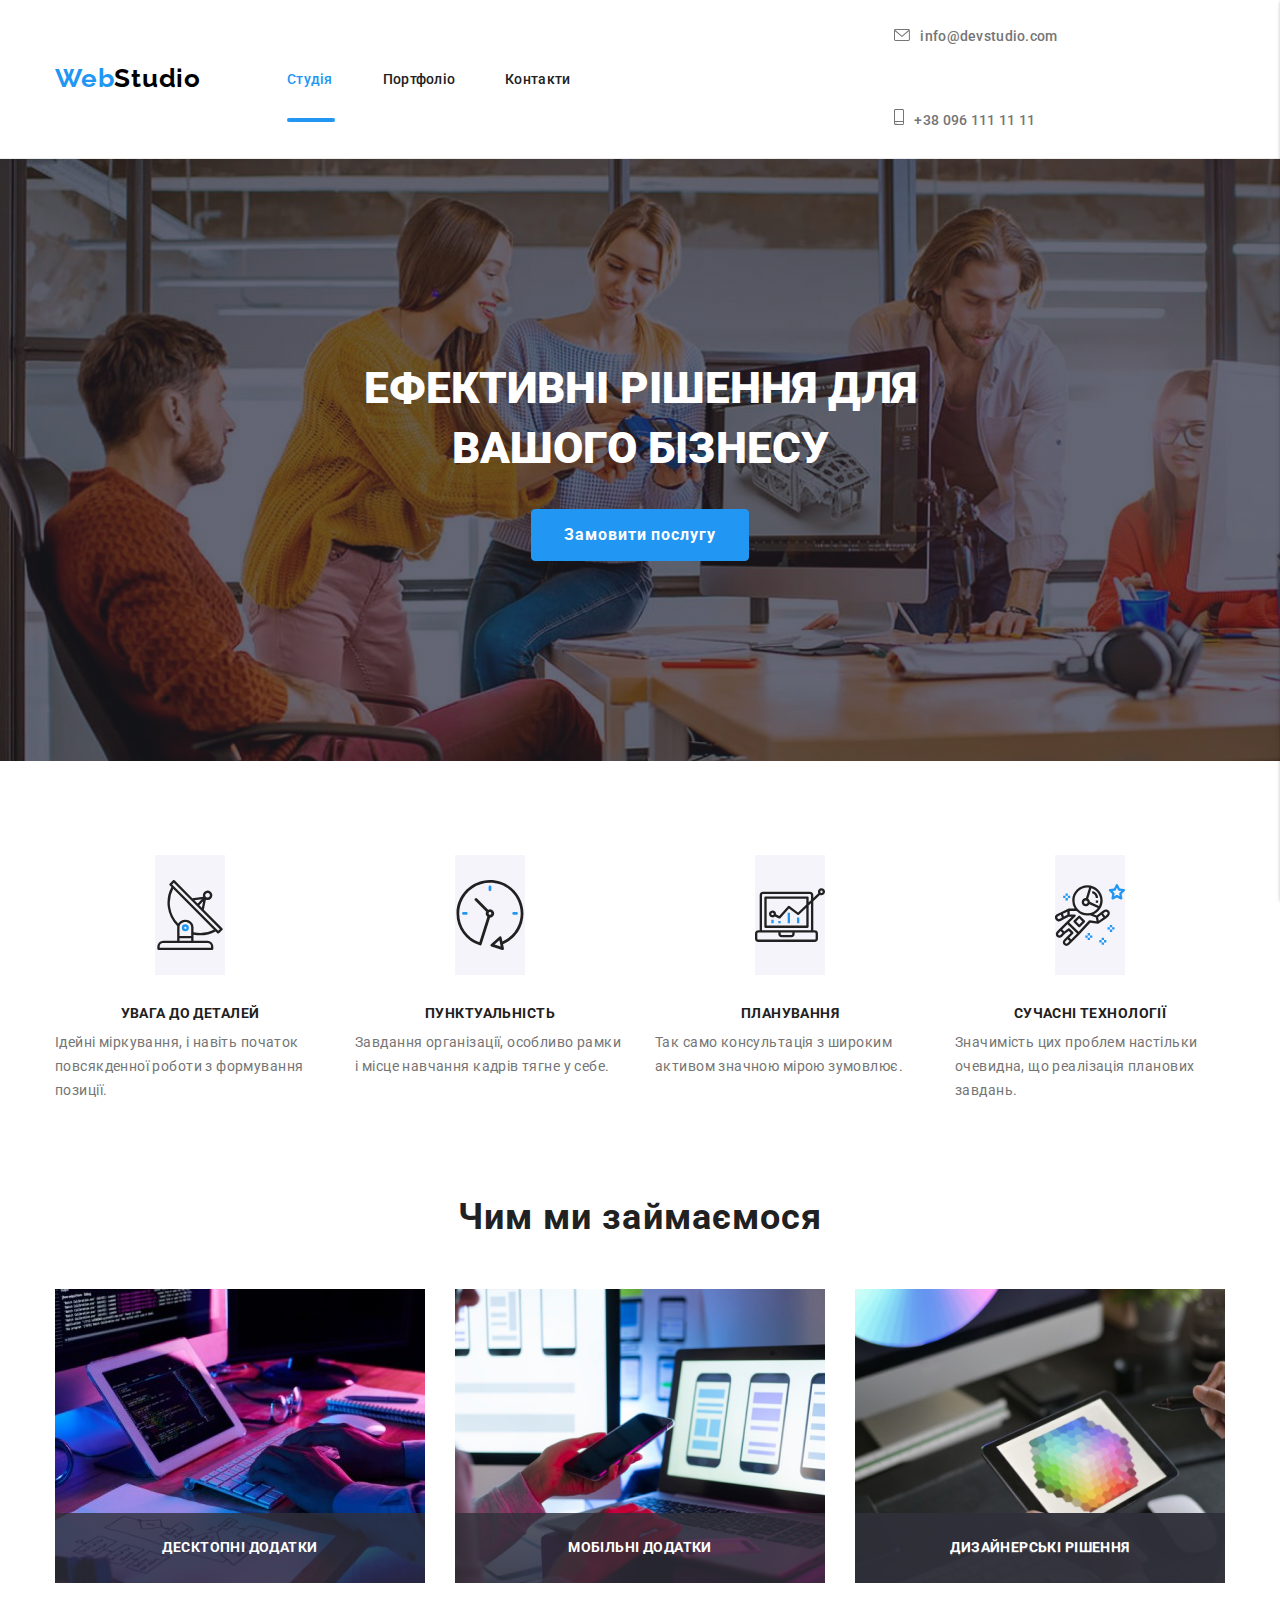
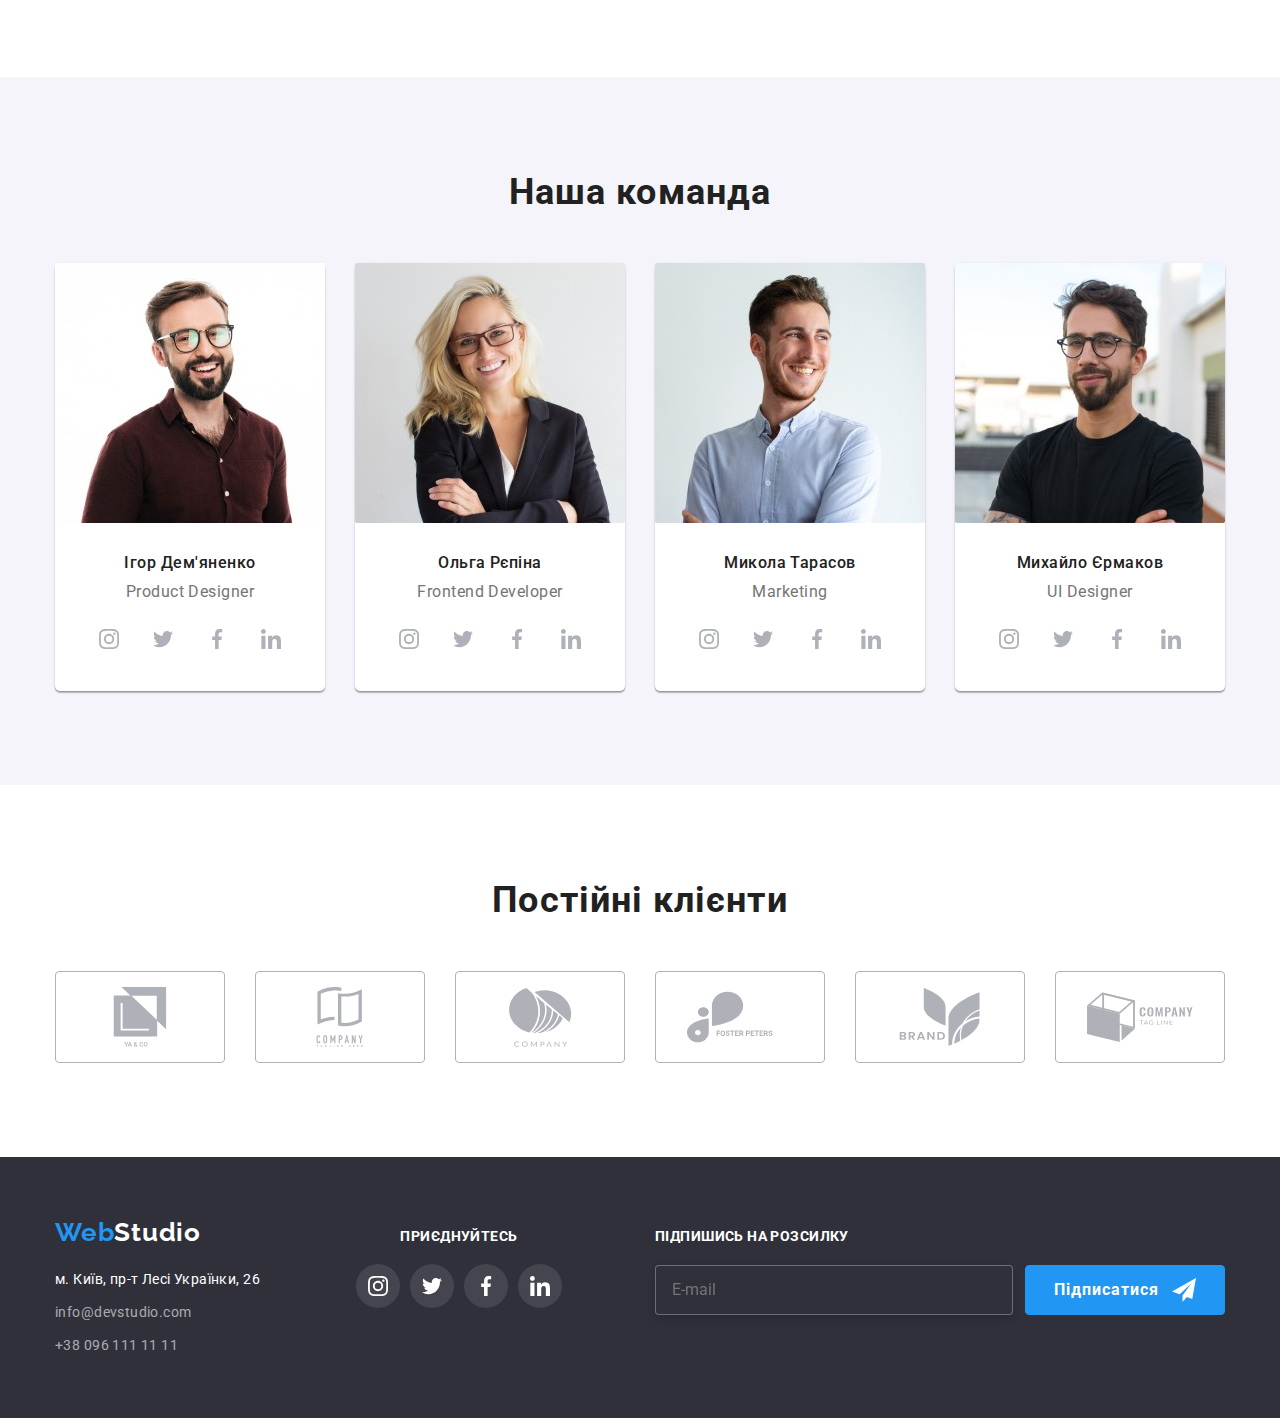
==== commit 4e23f5ba: "31.12.22" ====
--- a/index.html
+++ b/index.html
@@ -201,9 +201,9 @@
                 ./images/team/mob-demyanenko1x.jpg 450w,
                 ./images/team/tab-demyanenko1x.jpg 354w,
                 ./images/team/des-demyanenko1x.jpg 270w, 
-                ./images/team/mob-demyanenko2x 900w,
-                ./images/team/tab-demyanenko2x 708w,
-                ./images/team/des-demyanenko2x 540w"
+                ./images/team/mob-demyanenko2x.jpg 900w,
+                ./images/team/tab-demyanenko2x.jpg 708w,
+                ./images/team/des-demyanenko2x.jpg 540w"
                 sizes="(min-width: 1200px) 270px, (min-width: 768px) 354w, (min-width: 480px) 450px"
                 src="./images/team/mob-demyanenko1x.jpg" 
                 alt="фотографія Ігоря Дем'яненко" 
@@ -243,9 +243,9 @@
                 ./images/team/mob-repin1x.jpg 450w,
                 ./images/team/tab-repin1x.jpg 354w,
                 ./images/team/des-repin1x.jpg 270w, 
-                ./images/team/mob-repin2x 900w,
-                ./images/team/tab-repin2x 708w,
-                ./images/team/des-repin2x 540w"
+                ./images/team/mob-repin2x.jpg 900w,
+                ./images/team/tab-repin2x.jpg 708w,
+                ./images/team/des-repin2x.jpg 540w"
                 sizes="(min-width: 1200px) 270px, (min-width: 768px) 354w, (min-width: 480px) 450px"
                 src="./images/team/mob-repin1x.jpg" 
                 alt="фотографія Ольги Рєпіна" 
--- a/css/main.min.css
+++ b/css/main.min.css
@@ -1 +1 @@
-:root{--logo-web: #2196F3;--header-logo-studio:hsl(0, 0%, 0%);--footer-logo-studio:#FFFFFF;--text-color:#212121;--text-color-2: #757575;--header-color: #ECECEC;--banner-background-color: #C4C4C4;--accent-color: #2196F3;--banner-text: #FFFFFF;--social-link-color: #F5F4FA;--social-link-color-2: rgba(255, 255, 255, 0.1);--button-hover: #188CE8;--footer-contacts-link:rgba(255, 255, 255, 0.6);--footer-addres:#FFFFFF;--team-background-color: #F5F4FA;--background-color:#FFFFFF;--footer-background-color: #2F303A;--social-icon:#AFB1B8;--social-icon-footer:#FFFFFF;--portfolio-button: #F5F4FA}.portfolio{padding-top:94px;padding-bottom:94px}img{display:block;max-width:100%;height:auto}body{font-family:"Roboto",sans-serif;color:var(--text-color);background-color:var(--background-color)}h1,h2,h3,h4,h5,h6,ul,li,p{margin-top:0px;margin-bottom:0px}.container{max-width:480px;margin-left:auto;margin-right:auto;padding-left:15px;padding-right:15px}@media screen and (min-width: 768px){.container{max-width:768px}}@media screen and (min-width: 1200px){.container{max-width:1200px}}.list{list-style:none;padding-left:0px}.link{list-style:none;text-decoration:none;font-style:normal;padding-left:0px}.hiden-title{position:absolute;white-space:nowrap;width:1px;height:1px;overflow:hidden;border:0;padding:0;clip:rect(0 0 0 0);-webkit-clip-path:inset(50%);clip-path:inset(50%);margin:-1px}.banner__button{font-family:inherit;font-weight:700;font-size:16px;line-height:1.88;text-align:center;letter-spacing:.06em;color:var(--banner-text);background-color:var(--accent-color);border:1px solid var(--accent-color);border-radius:4px;padding:10px 32px;cursor:pointer;display:-webkit-box;display:-ms-flexbox;display:flex;-webkit-box-align:center;-ms-flex-align:center;align-items:center;margin-top:30px;margin-left:auto;margin-right:auto;-webkit-transition:background-color 250ms cubic-bezier(0.4, 0, 0.2, 1),-webkit-box-shadow 250ms cubic-bezier(0.4, 0, 0.2, 1);transition:background-color 250ms cubic-bezier(0.4, 0, 0.2, 1),-webkit-box-shadow 250ms cubic-bezier(0.4, 0, 0.2, 1);transition:background-color 250ms cubic-bezier(0.4, 0, 0.2, 1),box-shadow 250ms cubic-bezier(0.4, 0, 0.2, 1);transition:background-color 250ms cubic-bezier(0.4, 0, 0.2, 1),box-shadow 250ms cubic-bezier(0.4, 0, 0.2, 1),-webkit-box-shadow 250ms cubic-bezier(0.4, 0, 0.2, 1)}.banner__button:hover,.banner__button:focus{background-color:var(--button-hover);-webkit-box-shadow:0px 4px 4px rgba(0,0,0,.15);box-shadow:0px 4px 4px rgba(0,0,0,.15)}.footer__button{width:200px;height:50px;border:1px solid var(--accent-color);background:var(--accent-color);border-radius:4px;margin-right:auto;margin-left:auto;display:-webkit-box;display:-ms-flexbox;display:flex;-webkit-box-align:center;-ms-flex-align:center;align-items:center;padding:10px 28px;-webkit-transition:background-color 250ms cubic-bezier(0.4, 0, 0.2, 1),-webkit-box-shadow 250ms cubic-bezier(0.4, 0, 0.2, 1);transition:background-color 250ms cubic-bezier(0.4, 0, 0.2, 1),-webkit-box-shadow 250ms cubic-bezier(0.4, 0, 0.2, 1);transition:background-color 250ms cubic-bezier(0.4, 0, 0.2, 1),box-shadow 250ms cubic-bezier(0.4, 0, 0.2, 1);transition:background-color 250ms cubic-bezier(0.4, 0, 0.2, 1),box-shadow 250ms cubic-bezier(0.4, 0, 0.2, 1),-webkit-box-shadow 250ms cubic-bezier(0.4, 0, 0.2, 1);position:relative;cursor:pointer;font-family:inherit;font-weight:700;font-size:16px;line-height:1.88;letter-spacing:.06em;color:var(--footer-addres)}.footer__button:hover,.footer__button:focus{-webkit-box-shadow:0px 4px 4px rgba(0,0,0,.15);box-shadow:0px 4px 4px rgba(0,0,0,.15);background-color:var(--button-hover)}@media screen and (min-width: 1200px){.footer__button{margin-left:40px}}.portfolio__button{font-family:inherit;font-weight:500;font-size:16px;line-height:1.62;text-align:center;letter-spacing:.03em;color:var(--text-color);background-color:var(--portfolio-button);cursor:pointer;padding:6px 22px 6px 22px;border-radius:6px;border:none;-webkit-transition:background-color 250ms cubic-bezier(0.4, 0, 0.2, 1),color 250ms cubic-bezier(0.4, 0, 0.2, 1),-webkit-box-shadow 250ms cubic-bezier(0.4, 0, 0.2, 1);transition:background-color 250ms cubic-bezier(0.4, 0, 0.2, 1),color 250ms cubic-bezier(0.4, 0, 0.2, 1),-webkit-box-shadow 250ms cubic-bezier(0.4, 0, 0.2, 1);transition:background-color 250ms cubic-bezier(0.4, 0, 0.2, 1),color 250ms cubic-bezier(0.4, 0, 0.2, 1),box-shadow 250ms cubic-bezier(0.4, 0, 0.2, 1);transition:background-color 250ms cubic-bezier(0.4, 0, 0.2, 1),color 250ms cubic-bezier(0.4, 0, 0.2, 1),box-shadow 250ms cubic-bezier(0.4, 0, 0.2, 1),-webkit-box-shadow 250ms cubic-bezier(0.4, 0, 0.2, 1)}.portfolio__button:hover,.portfolio__button:focus{background-color:var(--accent-color);color:var(--banner-text);-webkit-box-shadow:0px 1px 1px rgba(0,0,0,.12),0px 4px 4px rgba(0,0,0,.06),1px 4px 6px rgba(0,0,0,.16);box-shadow:0px 1px 1px rgba(0,0,0,.12),0px 4px 4px rgba(0,0,0,.06),1px 4px 6px rgba(0,0,0,.16)}.modal__close{position:absolute;cursor:pointer;top:8px;right:8px;width:30px;height:30px;border-radius:50%;background:rgba(0,0,0,0);border:1px solid rgba(0,0,0,.1);color:#000;display:-webkit-box;display:-ms-flexbox;display:flex;-webkit-box-pack:center;-ms-flex-pack:center;justify-content:center;-webkit-box-align:center;-ms-flex-align:center;align-items:center;-webkit-transition:color 250ms cubic-bezier(0.4, 0, 0.2, 1);transition:color 250ms cubic-bezier(0.4, 0, 0.2, 1)}.modal__close:hover,.modal__close:focus{color:var(--accent-color)}.close-icon{fill:currentColor}.modal__button{font-family:inherit;font-weight:700;font-size:16px;line-height:1.88;text-align:center;letter-spacing:.06em;color:var(--banner-text);background-color:var(--accent-color);border:1px solid var(--accent-color);border-radius:4px;padding:10px 52px;cursor:pointer;display:block;margin-left:auto;margin-right:auto;-webkit-transition:background-color 250ms cubic-bezier(0.4, 0, 0.2, 1),-webkit-box-shadow 250ms cubic-bezier(0.4, 0, 0.2, 1);transition:background-color 250ms cubic-bezier(0.4, 0, 0.2, 1),-webkit-box-shadow 250ms cubic-bezier(0.4, 0, 0.2, 1);transition:background-color 250ms cubic-bezier(0.4, 0, 0.2, 1),box-shadow 250ms cubic-bezier(0.4, 0, 0.2, 1);transition:background-color 250ms cubic-bezier(0.4, 0, 0.2, 1),box-shadow 250ms cubic-bezier(0.4, 0, 0.2, 1),-webkit-box-shadow 250ms cubic-bezier(0.4, 0, 0.2, 1)}.modal__button:hover,.modal__button:focus{background-color:var(--button-hover);-webkit-box-shadow:0px 4px 4px rgba(0,0,0,.15);box-shadow:0px 4px 4px rgba(0,0,0,.15)}.mobile__button{display:-webkit-inline-box;display:-ms-inline-flexbox;display:inline-flex;border:none;background-color:rgba(0,0,0,0);margin-left:276px;padding-top:10px;padding-bottom:10px}@media screen and (min-width: 768px){.mobile__button{display:none}}@media screen and (min-width: 1200px){.mobile__button{display:none}}.mobile__close{display:-webkit-box;display:-ms-flexbox;display:flex;-webkit-box-pack:center;-ms-flex-pack:center;justify-content:center;-webkit-box-align:center;-ms-flex-align:center;align-items:center;color:var(--text-color);cursor:pointer;width:40px;height:40px;margin-left:auto;-webkit-transition:color 250ms cubic-bezier(0.4, 0, 0.2, 1);transition:color 250ms cubic-bezier(0.4, 0, 0.2, 1);border:none;background-color:rgba(0,0,0,0)}.mobile__close:hover,.mobile__close:focus{color:var(--accent-color)}.section-title{font-size:28px;line-height:1.17;font-weight:700;text-align:center;letter-spacing:.03em;margin-bottom:30px}@media screen and (min-width: 768px){.section-title{font-size:28px;margin-bottom:30px}}@media screen and (min-width: 1200px){.section-title{font-size:36px;margin-bottom:50px}}.modal-backdrop{position:fixed;width:100%;height:100%;left:0px;top:0px;background:rgba(0,0,0,.2);opacity:1;-webkit-transition:opacity 250ms cubic-bezier(0.4, 0, 0.2, 1);transition:opacity 250ms cubic-bezier(0.4, 0, 0.2, 1)}.is-hidden{visibility:hidden;opacity:0;pointer-events:none}.modal-backdrop.is-hidden .modal{-webkit-transform:rotate(-180deg);transform:rotate(-180deg)}.modal{position:absolute;top:50%;left:50%;-webkit-transform:translate(-50%, -50%);transform:translate(-50%, -50%);padding:40px;background-color:#fff;-webkit-transition:-webkit-transform 250ms cubic-bezier(0.4, 0, 0.2, 1);transition:-webkit-transform 250ms cubic-bezier(0.4, 0, 0.2, 1);transition:transform 250ms cubic-bezier(0.4, 0, 0.2, 1);transition:transform 250ms cubic-bezier(0.4, 0, 0.2, 1), -webkit-transform 250ms cubic-bezier(0.4, 0, 0.2, 1);width:450px}@media screen and (min-width: 768px){.modal{width:450px}}@media screen and (min-width: 1200px){.modal{width:528px}}.modal__name{font-family:inherit;font-weight:700;font-size:20px;line-height:1.15;text-align:center;letter-spacing:.03em;display:-webkit-box;display:-ms-flexbox;display:flex;-webkit-box-pack:center;-ms-flex-pack:center;justify-content:center;margin-bottom:12px}.modal__label{font-family:inherit;font-weight:400;font-size:12px;line-height:1.17;letter-spacing:.01em;color:var(--text-color-2)}.modal__line{margin-bottom:10px}.modal__input{border:1px solid rgba(33,33,33,.2);border-radius:4px;width:100%;height:40px;display:block;padding:11px;padding-left:40px;outline:none;-webkit-transition:border 250ms cubic-bezier(0.4, 0, 0.2, 1);transition:border 250ms cubic-bezier(0.4, 0, 0.2, 1)}.modal__input:hover,.modal__input:focus{border-radius:4px;border:1px solid var(--accent-color)}.modal__input::-webkit-input-placeholder{font-family:inherit;font-weight:400;font-size:12px;line-height:1.17;letter-spacing:.01em;color:rgba(117,117,117,.5)}.modal__input::-moz-placeholder{font-family:inherit;font-weight:400;font-size:12px;line-height:1.17;letter-spacing:.01em;color:rgba(117,117,117,.5)}.modal__input:-ms-input-placeholder{font-family:inherit;font-weight:400;font-size:12px;line-height:1.17;letter-spacing:.01em;color:rgba(117,117,117,.5)}.modal__input::-ms-input-placeholder{font-family:inherit;font-weight:400;font-size:12px;line-height:1.17;letter-spacing:.01em;color:rgba(117,117,117,.5)}.modal__input::placeholder{font-family:inherit;font-weight:400;font-size:12px;line-height:1.17;letter-spacing:.01em;color:rgba(117,117,117,.5)}.modal__coment{height:120px;padding:12px 16px;resize:none}.modal__input:hover+.modal__icon,.modal__input:focus+.modal__icon{fill:var(--accent-color)}.modal__wrapper{position:relative;margin-top:4px;-webkit-transition:border 250ms cubic-bezier(0.4, 0, 0.2, 1),fill 250ms cubic-bezier(0.4, 0, 0.2, 1);transition:border 250ms cubic-bezier(0.4, 0, 0.2, 1),fill 250ms cubic-bezier(0.4, 0, 0.2, 1)}.modal__textarea{margin-bottom:20px;margin-top:4px}.modal__icon{position:absolute;left:15px;top:50%;-webkit-transform:translateY(-50%);transform:translateY(-50%);fill:#212121;-webkit-transition:fill 250ms cubic-bezier(0.4, 0, 0.2, 1);transition:fill 250ms cubic-bezier(0.4, 0, 0.2, 1)}.modal__checkbox,.modal__link{font-size:12px;font-family:inherit;font-weight:400;line-height:1.71;letter-spacing:.03em}@media screen and (min-width: 768px){.modal__checkbox,.modal__link{font-size:12px}}@media screen and (min-width: 1200px){.modal__checkbox,.modal__link{font-size:14px}}.modal__checkbox{color:var(--text-color-2);display:-webkit-box;display:-ms-flexbox;display:flex;-webkit-box-align:center;-ms-flex-align:center;align-items:center;-webkit-box-pack:center;-ms-flex-pack:center;justify-content:center}.modal__link{-webkit-text-decoration-line:underline;text-decoration-line:underline;color:var(--accent-color);margin-left:10px}.modal__agreement{margin-bottom:30px}.modal__checkbox .modal__mark{width:16px;height:15px;border:2px solid #212121;border-radius:2px;margin-right:7px;display:-webkit-box;display:-ms-flexbox;display:flex;-webkit-box-align:center;-ms-flex-align:center;align-items:center;-webkit-box-pack:center;-ms-flex-pack:center;justify-content:center;cursor:pointer}.modal__checkbox .checkbox-icon{fill:rgba(0,0,0,0)}.modal__agreement input:checked+.modal__checkbox .modal__mark{border:none;background-color:var(--accent-color)}.modal__agreement input:checked+.modal__checkbox .checkbox-icon{fill:var(--banner-text)}.logo{font-size:24px;line-height:1.17;font-family:"Raleway",sans-serif;font-weight:700;letter-spacing:.03em;text-decoration:none}@media screen and (min-width: 768px){.logo{font-size:24px;line-height:1.17}}@media screen and (min-width: 1200px){.logo{font-size:26px;line-height:1.19}}.logo__top{max-width:134px;padding-top:16px;padding-bottom:16px}@media screen and (min-width: 768px){.logo__top{max-width:134px;padding-top:0px;padding-bottom:0px;margin-right:87px}}@media screen and (min-width: 1200px){.logo__top{max-width:145px;padding-top:0px;padding-bottom:0px}}.logo_bottom{max-width:154px;margin-left:auto;margin-right:auto}@media screen and (min-width: 768px){.logo_bottom{max-width:154px;margin-left:0px;margin-right:0px}}@media screen and (min-width: 1200px){.logo_bottom{max-width:145px}}.logo__web{color:var(--logo-web)}.logo__header{color:var(--header-logo-studio);margin-right:93px}.logo__footer{color:var(--footer-logo-studio)}.header{border-bottom:1px solid var(--header-color)}.header__container{display:-webkit-box;display:-ms-flexbox;display:flex;-webkit-box-align:center;-ms-flex-align:center;align-items:center}.header__nav{display:-webkit-box;display:-ms-flexbox;display:flex;-webkit-box-align:center;-ms-flex-align:center;align-items:center}.header__hiden{display:none}@media screen and (min-width: 768px){.header__hiden{display:-webkit-box;display:-ms-flexbox;display:flex;-webkit-box-align:center;-ms-flex-align:center;align-items:center}}@media screen and (min-width: 1200px){.header__hiden{display:-webkit-box;display:-ms-flexbox;display:flex;-webkit-box-align:center;-ms-flex-align:center;align-items:center}}.link.current{color:var(--accent-color)}.studio-nav::after{content:" ";display:block;position:absolute;width:48px;height:4px;margin-top:30px;border-radius:2px;background-color:var(--accent-color)}.portfolio-nav::after{content:" ";display:block;position:absolute;width:78px;height:4px;margin-top:28px;border-radius:2px;background-color:var(--accent-color)}.header__list{display:-webkit-box;display:-ms-flexbox;display:flex;-webkit-box-align:center;-ms-flex-align:center;align-items:center;margin:0px 0px;margin-left:auto}@media screen and (min-width: 768px){.header__list-info{display:-webkit-box;display:-ms-flexbox;display:flex;-ms-flex-wrap:wrap;flex-wrap:wrap;margin-left:96px}}@media screen and (min-width: 1200px){.header__list-info{margin-left:315px}}.header__item:not(:first-child){margin-left:50px}.header__contacts:not(:first-child){margin-left:50px}@media screen and (min-width: 768px){.header__contacts:not(:first-child){margin-left:0px}}.header__link{font-weight:500;font-size:14px;line-height:1.14;letter-spacing:.02em;color:var(--text-color);-webkit-transition:color 250ms cubic-bezier(0.4, 0, 0.2, 1);transition:color 250ms cubic-bezier(0.4, 0, 0.2, 1)}.header__link:hover,.header__link:focus{color:var(--accent-color)}@media screen and (min-width: 768px){.header__link{padding-top:0px;padding-bottom:0px;font-size:12px}}@media screen and (min-width: 1200px){.header__link{padding-top:32px;padding-bottom:32px}}.link-mail{color:var(--text-color-2)}@media screen and (min-width: 768px){.link-mail{padding-top:21px;margin-bottom:10px}}@media screen and (min-width: 1200px){.link-mail{padding-top:32px;margin-bottom:0px;margin-right:30px}}.link-tel{color:var(--text-color-2)}@media screen and (min-width: 768px){.link-tel{padding-bottom:21px}}@media screen and (min-width: 1200px){.link-tel{padding-bottom:32px}}.header__mail{width:16px;height:12px;margin-right:10px;fill:currentColor}.header__tel{width:10px;height:16px;margin-right:10px;fill:currentColor}.header__contacts{display:-webkit-box;display:-ms-flexbox;display:flex;-webkit-box-align:center;-ms-flex-align:center;align-items:center;text-align:center;white-space:nowrap}.mobile-container{position:fixed;top:0;left:0;width:100%;height:100%;-webkit-transform:translateX(100%);transform:translateX(100%);overflow-y:auto;z-index:1;background-color:var(--background-color);-webkit-box-shadow:0px 4px 8px rgba(0,0,0,.04),0px 2px 4px rgba(0,0,0,.08),0px 1px 3px rgba(0,0,0,.16);box-shadow:0px 4px 8px rgba(0,0,0,.04),0px 2px 4px rgba(0,0,0,.08),0px 1px 3px rgba(0,0,0,.16);-webkit-transition:-webkit-transform 250ms cubic-bezier(0.4, 0, 0.2, 1);transition:-webkit-transform 250ms cubic-bezier(0.4, 0, 0.2, 1);transition:transform 250ms cubic-bezier(0.4, 0, 0.2, 1);transition:transform 250ms cubic-bezier(0.4, 0, 0.2, 1), -webkit-transform 250ms cubic-bezier(0.4, 0, 0.2, 1)}.mobile-container.is-open{-webkit-transform:translateX(0);transform:translateX(0)}.mobile__modal{display:-webkit-box;display:-ms-flexbox;display:flex;-webkit-box-orient:vertical;-webkit-box-direction:normal;-ms-flex-direction:column;flex-direction:column;padding-right:15px;padding-left:40px;padding-bottom:48px;max-width:480px;margin:0 auto}.mobile__nav{margin-bottom:302px}.mobile-nav__link{display:-webkit-box;display:-ms-flexbox;display:flex;-webkit-box-orient:vertical;-webkit-box-direction:normal;-ms-flex-direction:column;flex-direction:column;gap:32px}.mobile-nav__item{font-weight:500;font-size:40px;line-height:1.175;letter-spacing:.02em}.nav__link{color:var(--text-color);-webkit-transition:color 250ms cubic-bezier(0.4, 0, 0.2, 1);transition:color 250ms cubic-bezier(0.4, 0, 0.2, 1)}.nav__link:hover,.nav__link:focus{color:var(--accent-color)}.mobile-address__list{display:-webkit-box;display:-ms-flexbox;display:flex;-ms-flex-wrap:wrap;flex-wrap:wrap;font-weight:500;letter-spacing:.02em;width:100%;gap:32px}.mobile-address__link--tel{font-size:34px;line-height:1.1764705882;color:var(--accent-color)}.mobile-address__link--mail{font-size:24px;line-height:1.1666666667;color:var(--text-color-2)}.mobile-socials__list{display:-webkit-box;display:-ms-flexbox;display:flex;-ms-flex-wrap:wrap;flex-wrap:wrap;gap:20px;margin-top:64px}.mobile-socials__item{position:relative}.mobile-socials__item:not(:last-child)::after{content:"";position:absolute;width:22px;height:1px;border-radius:2px;left:100%;bottom:50%;-webkit-transform:translate(-50% -50%);transform:translate(-50% -50%);background-color:rgba(33,33,33,.2);-webkit-transform:rotate(90deg);transform:rotate(90deg)}.mobile-socials__link{font-weight:500;line-height:1.3333333333;letter-spacing:.02em;color:var(--accent-color)}@media screen and (max-width: 479px){.mobile-socials__link{font-size:3.75vw}}@media screen and (min-width: 480px){.mobile-socials__link{font-size:18px}}.banner{padding-top:118px;padding-bottom:118px;max-width:1600px;margin-left:auto;margin-right:auto;background-color:var(--banner-background-color);background-size:cover;background-repeat:no-repeat;background-image:-webkit-gradient(linear, left top, left bottom, from(rgba(47, 48, 58, 0.4)), to(rgba(47, 48, 58, 0.4))),url(../images/banner/img-tel1x.jpg);background-image:linear-gradient(rgba(47, 48, 58, 0.4), rgba(47, 48, 58, 0.4)),url(../images/banner/img-tel1x.jpg)}@media screen and (min-device-pixel-ratio: 2),(-webkit-min-device-pixel-ratio: 2),(min-resolution: 192dpi),(min-resolution: 2dppx){.banner{background-image:-webkit-gradient(linear, left top, left bottom, from(rgba(47, 48, 58, 0.4)), to(rgba(47, 48, 58, 0.4))),url(../images/banner/img-tel2x.jpg);background-image:linear-gradient(rgba(47, 48, 58, 0.4), rgba(47, 48, 58, 0.4)),url(../images/banner/img-tel2x.jpg)}}@media screen and (min-width: 768px){.banner{padding-top:118px;padding-bottom:118px;background-image:-webkit-gradient(linear, left top, left bottom, from(rgba(47, 48, 58, 0.4)), to(rgba(47, 48, 58, 0.4))),url(../images/banner/img-tab1x.jpg);background-image:linear-gradient(rgba(47, 48, 58, 0.4), rgba(47, 48, 58, 0.4)),url(../images/banner/img-tab1x.jpg)}}@media screen and (min-width: 768px)and (min-device-pixel-ratio: 2),screen and (min-width: 768px)and (-webkit-min-device-pixel-ratio: 2),screen and (min-width: 768px)and (min-resolution: 192dpi),screen and (min-width: 768px)and (min-resolution: 2dppx){.banner{background-image:-webkit-gradient(linear, left top, left bottom, from(rgba(47, 48, 58, 0.4)), to(rgba(47, 48, 58, 0.4))),url(../images/banner/img-tab2x.jpg);background-image:linear-gradient(rgba(47, 48, 58, 0.4), rgba(47, 48, 58, 0.4)),url(../images/banner/img-tab2x.jpg)}}@media screen and (min-width: 1200px){.banner{padding-top:200px;padding-bottom:200px;background-image:-webkit-gradient(linear, left top, left bottom, from(rgba(47, 48, 58, 0.4)), to(rgba(47, 48, 58, 0.4))),url(../images/banner/img-des1x.jpg);background-image:linear-gradient(rgba(47, 48, 58, 0.4), rgba(47, 48, 58, 0.4)),url(../images/banner/img-des1x.jpg)}}@media screen and (min-width: 1200px)and (min-device-pixel-ratio: 2),screen and (min-width: 1200px)and (-webkit-min-device-pixel-ratio: 2),screen and (min-width: 1200px)and (min-resolution: 192dpi),screen and (min-width: 1200px)and (min-resolution: 2dppx){.banner{background-image:-webkit-gradient(linear, left top, left bottom, from(rgba(47, 48, 58, 0.4)), to(rgba(47, 48, 58, 0.4))),url(../images/banner/img-des2x.jpg);background-image:linear-gradient(rgba(47, 48, 58, 0.4), rgba(47, 48, 58, 0.4)),url(../images/banner/img-des2x.jpg)}}.banner__title{font-size:26px;line-height:1.62;font-weight:900;color:var(--banner-text);text-transform:uppercase;max-width:360px;text-align:center;margin-left:auto;margin-right:auto}@media screen and (min-width: 768px){.banner__title{font-size:26px;line-height:1.62;max-width:360px}}@media screen and (min-width: 1200px){.banner__title{font-size:44px;line-height:1.36;max-width:696px}}.features{padding-top:60px;padding-bottom:60px}@media screen and (min-width: 768px){.features{padding-top:60px;padding-bottom:60px}}@media screen and (min-width: 1200px){.features{padding-top:94px;padding-bottom:94px}}.features__list{display:block}@media screen and (min-width: 768px){.features__list{display:-webkit-box;display:-ms-flexbox;display:flex;-ms-flex-wrap:wrap;flex-wrap:wrap}}@media screen and (min-width: 1200px){.features__list{display:-webkit-box;display:-ms-flexbox;display:flex;-webkit-box-align:start;-ms-flex-align:start;align-items:flex-start}}.features__item{margin-bottom:30px;max-width:450px;-webkit-box-align:center;-ms-flex-align:center;align-items:center;justify-items:center}.features__item:nth-child(4){margin-bottom:0px}@media screen and (min-width: 768px){.features__item{margin-left:30px;margin-bottom:30px;max-width:354px}.features__item:nth-child(1){margin-left:0px}.features__item:nth-child(3){margin-left:0px}.features__item:nth-child(3){margin-bottom:0px}.features__item:nth-child(4){margin-bottom:0px}}@media screen and (min-width: 1200px){.features__item{max-width:270px}.features__item:nth-child(1){margin-left:0px}.features__item:nth-child(3){margin-left:30px}.features__item:nth-child(1){margin-bottom:0px}.features__item:nth-child(2){margin-bottom:0px}}.features__icon{height:120px;display:-webkit-box;display:-ms-flexbox;display:flex;-webkit-box-pack:center;-ms-flex-pack:center;justify-content:center;-webkit-box-align:center;-ms-flex-align:center;align-items:center;background-color:var(--team-background-color);margin-bottom:30px}.features__name{font-weight:700;font-size:14px;line-height:1.1428571429;letter-spacing:.03em;text-transform:uppercase;margin-bottom:10px;text-align:center}@media screen and (min-width: 768px){.features__name{text-align:start}}@media screen and (min-width: 1200px){.features__name{text-align:start}}.features__descr{font-size:14px;line-height:1.71;letter-spacing:.03em;color:var(--text-color-2)}.projects{display:none;padding-bottom:0px}@media screen and (min-width: 768px){.projects{display:none;padding-bottom:0px}}@media screen and (min-width: 1200px){.projects{display:-webkit-box;display:-ms-flexbox;display:flex;padding-bottom:94px}}.projects__list{display:-webkit-box;display:-ms-flexbox;display:flex}.projects__item{position:relative}.projects__item:first-child{margin-right:30px}.projects__item:last-child{margin-left:30px}.projects__overlay{position:absolute;bottom:0;width:100%;height:70px;display:-webkit-box;display:-ms-flexbox;display:flex;-webkit-box-pack:center;-ms-flex-pack:center;justify-content:center;-webkit-box-align:center;-ms-flex-align:center;align-items:center;background-color:rgba(47,48,58,.8)}.projects__overlay>p{font-weight:700;font-size:14px;line-height:1.14;letter-spacing:.03em;text-transform:uppercase;color:var(--banner-text)}.team{padding-top:60px;padding-bottom:60px;background-color:var(--team-background-color)}@media screen and (min-width: 768px){.team{padding-top:60px;padding-bottom:60px}}@media screen and (min-width: 1200px){.team{padding-top:94px;padding-bottom:94px}}.team__members{display:block}@media screen and (min-width: 768px){.team__members{display:-webkit-box;display:-ms-flexbox;display:flex;-ms-flex-wrap:wrap;flex-wrap:wrap}}@media screen and (min-width: 1200px){.team__members{display:-webkit-box;display:-ms-flexbox;display:flex;-webkit-box-align:start;-ms-flex-align:start;align-items:flex-start}}.team__list{margin-bottom:30px;max-width:450px;background-color:var(--background-color);-webkit-box-shadow:0px 1px 3px rgba(0,0,0,.12),0px 1px 1px rgba(0,0,0,.14),0px 2px 1px rgba(0,0,0,.2);box-shadow:0px 1px 3px rgba(0,0,0,.12),0px 1px 1px rgba(0,0,0,.14),0px 2px 1px rgba(0,0,0,.2);border-radius:0px 0px 4px 4px;border-radius:5px;text-align:center;flood-color:rgba(202,112,112,.547)}.team__list:nth-child(4){margin-bottom:0px}@media screen and (min-width: 768px){.team__list{margin-left:30px;margin-bottom:30px;max-width:354px}.team__list:nth-child(1){margin-left:0px}.team__list:nth-child(3){margin-left:0px}.team__list:nth-child(3){margin-bottom:0px}.team__list:nth-child(4){margin-bottom:0px}}@media screen and (min-width: 1200px){.team__list{margin-left:30px;margin-bottom:0px;max-width:270px}.team__list:first-child{margin-left:0px}.team__list:nth-child(3){margin-left:30px}}.team__photo{border-radius:2px}.team__about{padding-top:30px;padding-bottom:30px}.team__name{color:var(--text-color);font-weight:500;font-size:16px;line-height:1.1875;letter-spacing:.03em}.team__position{color:var(--text-color-2);font-size:16px;line-height:1.1875;letter-spacing:.03em;color:var(--text-color-2);margin-top:10px;margin-bottom:16px}.team__social{display:-webkit-box;display:-ms-flexbox;display:flex;-webkit-box-pack:center;-ms-flex-pack:center;justify-content:center}.team__social .team__icon:not(:last-child){margin-right:10px}.team__social .social-link{width:44px;height:44px;border-radius:50%;display:-webkit-box;display:-ms-flexbox;display:flex;-webkit-box-pack:center;-ms-flex-pack:center;justify-content:center;-webkit-box-align:center;-ms-flex-align:center;align-items:center;color:var(--social-icon);-webkit-transition:color 250ms cubic-bezier(0.4, 0, 0.2, 1),background-color 250ms cubic-bezier(0.4, 0, 0.2, 1);transition:color 250ms cubic-bezier(0.4, 0, 0.2, 1),background-color 250ms cubic-bezier(0.4, 0, 0.2, 1)}.team__social .social-link:hover,.team__social .social-link:focus{background-color:var(--accent-color);border-radius:50%;color:var(--social-link-color)}.team__social .social-icon{fill:currentColor}.client{padding-top:60px;padding-bottom:60px}@media screen and (min-width: 768px){.client{padding-top:60px;padding-bottom:60px}}@media screen and (min-width: 1200px){.client{padding-top:94px;padding-bottom:94px}}.client__list{display:-webkit-box;display:-ms-flexbox;display:flex;-ms-flex-wrap:wrap;flex-wrap:wrap}@media screen and (min-width: 768px){.client__list{-ms-flex-wrap:wrap;flex-wrap:wrap}}@media screen and (min-width: 1200px){.client__list{display:-webkit-box;display:-ms-flexbox;display:flex}}.client__item{margin-right:30px;margin-bottom:30px}.client__item:nth-child(2){margin-right:0px}.client__item:nth-child(4){margin-right:0px}.client__item:nth-child(6){margin-right:0px}.client__item:nth-child(5){margin-bottom:0px}.client__item:nth-child(6){margin-bottom:0px}@media screen and (min-width: 768px){.client__item{margin-right:30px;margin-bottom:30px}.client__item:nth-child(2){margin-right:30px}.client__item:nth-child(4){margin-right:30px}.client__item:nth-child(3){margin-right:0px}.client__item:nth-child(6){margin-right:0px}.client__item:nth-child(4){margin-bottom:0px}.client__item:nth-child(5){margin-bottom:0px}.client__item:nth-child(6){margin-bottom:0px}}@media screen and (min-width: 1200px){.client__item{margin-right:30px}.client__item:nth-child(3){margin-right:30px}.client__item:nth-child(6){margin-right:0px}.client__item:nth-child(1){margin-bottom:0px}.client__item:nth-child(2){margin-bottom:0px}.client__item:nth-child(3){margin-bottom:0px}}.client__link{width:210px;height:92px;display:-webkit-box;display:-ms-flexbox;display:flex;-webkit-box-pack:center;-ms-flex-pack:center;justify-content:center;-webkit-box-align:center;-ms-flex-align:center;align-items:center;border:1px solid #afb1b8;border-radius:4px;color:var(--social-icon);-webkit-transition:color 250ms cubic-bezier(0.4, 0, 0.2, 1),border 250ms cubic-bezier(0.4, 0, 0.2, 1);transition:color 250ms cubic-bezier(0.4, 0, 0.2, 1),border 250ms cubic-bezier(0.4, 0, 0.2, 1)}.client__link:hover,.client__link:focus{border:1px solid var(--accent-color);color:var(--accent-color)}@media screen and (min-width: 768px){.client__link{width:226px}}@media screen and (min-width: 1200px){.client__link{width:170px}}.client__icon{fill:currentColor}.footer{background-color:var(--footer-background-color);padding-top:60px;padding-bottom:60px}@media screen and (min-width: 768px){.footer__tablet{display:-webkit-box;display:-ms-flexbox;display:flex;-ms-flex-wrap:wrap;flex-wrap:wrap}}@media screen and (min-width: 1200px){.footer .container{display:-webkit-box;display:-ms-flexbox;display:flex;-webkit-box-align:baseline;-ms-flex-align:baseline;align-items:baseline}}.footer__address{display:-webkit-box;display:-ms-flexbox;display:flex;-webkit-box-orient:vertical;-webkit-box-direction:normal;-ms-flex-direction:column;flex-direction:column;-webkit-box-pack:center;-ms-flex-pack:center;justify-content:center;-webkit-box-align:center;-ms-flex-align:center;align-items:center;text-align:center;margin-bottom:60px}@media screen and (min-width: 768px){.footer__address{display:inline-block;-webkit-box-align:baseline;-ms-flex-align:baseline;align-items:baseline;margin-left:60px}}@media screen and (min-width: 1200px){.footer__address{-ms-flex-wrap:nowrap;flex-wrap:nowrap;-webkit-box-pack:justify;-ms-flex-pack:justify;justify-content:space-between;text-align:start;margin-left:0px;margin-right:70px;margin-bottom:0px}}address{margin-top:20px}.footer__item:not(:last-child){margin-bottom:9px}@media screen and (min-width: 1200px){.footer__item{width:231px}}.footer__contacts{font-size:14px;line-height:1.71;letter-spacing:.03em}.footer__addres{color:var(--footer-addres);-webkit-transition:color 250ms cubic-bezier(0.4, 0, 0.2, 1);transition:color 250ms cubic-bezier(0.4, 0, 0.2, 1)}.footer__addres:hover,.footer__addres:focus{color:var(--accent-color)}.footer__mail{color:var(--footer-contacts-link);-webkit-transition:color 250ms cubic-bezier(0.4, 0, 0.2, 1);transition:color 250ms cubic-bezier(0.4, 0, 0.2, 1)}.footer__mail:hover,.footer__mail:focus{color:var(--accent-color)}.footer__tel{color:var(--footer-contacts-link);-webkit-transition:color 250ms cubic-bezier(0.4, 0, 0.2, 1);transition:color 250ms cubic-bezier(0.4, 0, 0.2, 1)}.footer__tel:hover,.footer__tel:focus{color:var(--accent-color)}.footer__social{display:-webkit-box;display:-ms-flexbox;display:flex;-webkit-box-orient:vertical;-webkit-box-direction:normal;-ms-flex-direction:column;flex-direction:column;text-align:center;margin-bottom:60px}@media screen and (min-width: 768px){.footer__social{display:inline-block;margin-left:165px;margin-bottom:0px;position:absolute}}@media screen and (min-width: 1200px){.footer__social{position:unset;display:-webkit-box;display:-ms-flexbox;display:flex;margin-right:93px;margin-left:0px}}.social-title{font-family:inherit;font-weight:700;font-size:14px;line-height:1.1428571429;letter-spacing:.03em;text-transform:uppercase;color:var(--footer-addres);margin-bottom:20px}.footer__media{display:-webkit-box;display:-ms-flexbox;display:flex;-webkit-box-pack:center;-ms-flex-pack:center;justify-content:center;-webkit-box-align:center;-ms-flex-align:center;align-items:center}.footer__element{background:var(--social-link-color-2);border-radius:50%}.footer__element:not(:first-child){margin-left:10px}.footer__link{width:44px;height:44px;fill:var(--social-icon-footer);display:-webkit-box;display:-ms-flexbox;display:flex;-webkit-box-pack:center;-ms-flex-pack:center;justify-content:center;-webkit-box-align:center;-ms-flex-align:center;align-items:center;-webkit-transition:background-color 250ms cubic-bezier(0.4, 0, 0.2, 1);transition:background-color 250ms cubic-bezier(0.4, 0, 0.2, 1);border-radius:50%}.footer__link:hover,.footer__link:focus{background-color:var(--accent-color)}.footer__mailing{display:-webkit-box;display:-ms-flexbox;display:flex;-webkit-box-orient:vertical;-webkit-box-direction:normal;-ms-flex-direction:column;flex-direction:column}@media screen and (min-width: 1200px){.footer__mailing{-webkit-box-align:start;-ms-flex-align:start;align-items:flex-start;margin-right:auto}}.mailing-title{font-family:"Roboto";font-weight:700;font-size:14px;line-height:1.14;letter-spacing:.03em;text-transform:uppercase;color:var(--footer-addres);margin-bottom:20px;text-align:center}.email-input{display:block}@media screen and (min-width: 1200px){.email-input{display:-webkit-box;display:-ms-flexbox;display:flex;width:570px}}.mailing-input{width:358px;height:50px;background-color:var(--footer-background-color);border:1px solid rgba(255,255,255,.3);-webkit-filter:drop-shadow(0px 4px 4px rgba(0, 0, 0, 0.15));filter:drop-shadow(0px 4px 4px rgba(0, 0, 0, 0.15));border-radius:4px;margin-bottom:20px;display:-webkit-box;display:-ms-flexbox;display:flex;-ms-flex-wrap:wrap;flex-wrap:wrap;margin-right:auto;margin-left:auto;padding-top:15px;padding-bottom:15px;padding-left:16px;-webkit-transition:border 250ms cubic-bezier(0.4, 0, 0.2, 1);transition:border 250ms cubic-bezier(0.4, 0, 0.2, 1);outline:none;color:var(--footer-addres)}.mailing-input:focus{border:1px solid var(--accent-color)}.mailing-icon{width:24px;height:24px;top:50%;-webkit-transform:translateY(-50%);transform:translateY(-50%);right:28px;fill:#fff;position:absolute;margin-left:10px}.portfolio__list{display:-webkit-box;display:-ms-flexbox;display:flex;-webkit-box-pack:center;-ms-flex-pack:center;justify-content:center;margin-bottom:50px}.portfolio__item:not(:first-child){margin-left:8px}.portfolio__project{display:-webkit-box;display:-ms-flexbox;display:flex;-ms-flex-wrap:wrap;flex-wrap:wrap}.portfolio__link{display:block;text-decoration:none;color:var(--text-color);-webkit-transition:-webkit-box-shadow 250ms cubic-bezier(0.4, 0, 0.2, 1);transition:-webkit-box-shadow 250ms cubic-bezier(0.4, 0, 0.2, 1);transition:box-shadow 250ms cubic-bezier(0.4, 0, 0.2, 1);transition:box-shadow 250ms cubic-bezier(0.4, 0, 0.2, 1), -webkit-box-shadow 250ms cubic-bezier(0.4, 0, 0.2, 1)}.portfolio__link:hover,.portfolio__link:focus{-webkit-box-shadow:0px 1px 1px rgba(0,0,0,.12),0px 4px 4px rgba(0,0,0,.06),1px 4px 6px rgba(0,0,0,.16);box-shadow:0px 1px 1px rgba(0,0,0,.12),0px 4px 4px rgba(0,0,0,.06),1px 4px 6px rgba(0,0,0,.16)}.portfolio__design{list-style:none}.portfolio__design:nth-child(2){margin-right:30px;margin-left:30px}.portfolio__design:nth-child(5){margin-right:30px;margin-left:30px}.portfolio__design:nth-child(8){margin-right:30px;margin-left:30px}.portfolio__design:nth-child(6){margin-top:30px;margin-bottom:30px}.portfolio__design:nth-child(4){margin-top:30px;margin-bottom:30px}.portfolio__design:nth-child(5){margin-top:30px;margin-bottom:30px}.portfolio__title{font-weight:700;font-size:18px;line-height:2;letter-spacing:.06em;margin-bottom:4px}.portfolio__type{color:var(--text-color-2);font-weight:400;font-size:16px;line-height:1.88;letter-spacing:.03em}.portfolio__about{padding-top:20px;padding-bottom:20px;padding-left:24px;padding-right:24px;border-left:1px solid #eee;border-right:1px solid #eee;border-bottom:1px solid #eee}.portfolio__box{position:relative;overflow:hidden}.portfolio__overlay{position:absolute;top:0;width:100%;height:101%;background-color:rgba(33,150,243,.9);-webkit-transition-property:-webkit-transform;transition-property:-webkit-transform;transition-property:transform;transition-property:transform, -webkit-transform;-webkit-transform:translateY(100%);transform:translateY(100%);-webkit-transition:-webkit-transform 250ms cubic-bezier(0.4, 0, 0.2, 1);transition:-webkit-transform 250ms cubic-bezier(0.4, 0, 0.2, 1);transition:transform 250ms cubic-bezier(0.4, 0, 0.2, 1);transition:transform 250ms cubic-bezier(0.4, 0, 0.2, 1), -webkit-transform 250ms cubic-bezier(0.4, 0, 0.2, 1)}.portfolio__overlay>p{font-family:inherit;font-weight:400;font-size:18px;line-height:1.56;letter-spacing:.03em;color:var(--banner-text);padding:63px 24px}.portfolio__link:hover .portfolio__overlay{-webkit-transform:translateY(0);transform:translateY(0)}/*# sourceMappingURL=main.min.css.map */+:root{--logo-web: #2196F3;--header-logo-studio:hsl(0, 0%, 0%);--footer-logo-studio:#FFFFFF;--text-color:#212121;--text-color-2: #757575;--header-color: #ECECEC;--banner-background-color: #C4C4C4;--accent-color: #2196F3;--banner-text: #FFFFFF;--social-link-color: #F5F4FA;--social-link-color-2: rgba(255, 255, 255, 0.1);--button-hover: #188CE8;--footer-contacts-link:rgba(255, 255, 255, 0.6);--footer-addres:#FFFFFF;--team-background-color: #F5F4FA;--background-color:#FFFFFF;--footer-background-color: #2F303A;--social-icon:#AFB1B8;--social-icon-footer:#FFFFFF;--portfolio-button: #F5F4FA}img{display:block;max-width:100%;height:auto}body{font-family:"Roboto",sans-serif;color:var(--text-color);background-color:var(--background-color)}h1,h2,h3,h4,h5,h6,ul,li,p{margin-top:0px;margin-bottom:0px}.container{max-width:480px;margin-left:auto;margin-right:auto;padding-left:15px;padding-right:15px}@media screen and (min-width: 768px){.container{max-width:768px}}@media screen and (min-width: 1200px){.container{max-width:1200px}}.list{list-style:none;padding-left:0px}.link{list-style:none;text-decoration:none;font-style:normal;padding-left:0px}.hiden-title{position:absolute;white-space:nowrap;width:1px;height:1px;overflow:hidden;border:0;padding:0;clip:rect(0 0 0 0);-webkit-clip-path:inset(50%);clip-path:inset(50%);margin:-1px}.banner__button{font-family:inherit;font-weight:700;font-size:16px;line-height:1.88;text-align:center;letter-spacing:.06em;color:var(--banner-text);background-color:var(--accent-color);border:1px solid var(--accent-color);border-radius:4px;padding:10px 32px;cursor:pointer;display:-webkit-box;display:-ms-flexbox;display:flex;-webkit-box-align:center;-ms-flex-align:center;align-items:center;margin-top:30px;margin-left:auto;margin-right:auto;-webkit-transition:background-color 250ms cubic-bezier(0.4, 0, 0.2, 1),-webkit-box-shadow 250ms cubic-bezier(0.4, 0, 0.2, 1);transition:background-color 250ms cubic-bezier(0.4, 0, 0.2, 1),-webkit-box-shadow 250ms cubic-bezier(0.4, 0, 0.2, 1);transition:background-color 250ms cubic-bezier(0.4, 0, 0.2, 1),box-shadow 250ms cubic-bezier(0.4, 0, 0.2, 1);transition:background-color 250ms cubic-bezier(0.4, 0, 0.2, 1),box-shadow 250ms cubic-bezier(0.4, 0, 0.2, 1),-webkit-box-shadow 250ms cubic-bezier(0.4, 0, 0.2, 1)}.banner__button:hover,.banner__button:focus{background-color:var(--button-hover);-webkit-box-shadow:0px 4px 4px rgba(0,0,0,.15);box-shadow:0px 4px 4px rgba(0,0,0,.15)}.footer__button{width:200px;height:50px;border:1px solid var(--accent-color);background:var(--accent-color);border-radius:4px;margin-right:auto;margin-left:auto;display:-webkit-box;display:-ms-flexbox;display:flex;-webkit-box-align:center;-ms-flex-align:center;align-items:center;padding:10px 28px;-webkit-transition:background-color 250ms cubic-bezier(0.4, 0, 0.2, 1),-webkit-box-shadow 250ms cubic-bezier(0.4, 0, 0.2, 1);transition:background-color 250ms cubic-bezier(0.4, 0, 0.2, 1),-webkit-box-shadow 250ms cubic-bezier(0.4, 0, 0.2, 1);transition:background-color 250ms cubic-bezier(0.4, 0, 0.2, 1),box-shadow 250ms cubic-bezier(0.4, 0, 0.2, 1);transition:background-color 250ms cubic-bezier(0.4, 0, 0.2, 1),box-shadow 250ms cubic-bezier(0.4, 0, 0.2, 1),-webkit-box-shadow 250ms cubic-bezier(0.4, 0, 0.2, 1);position:relative;cursor:pointer;font-family:inherit;font-weight:700;font-size:16px;line-height:1.88;letter-spacing:.06em;color:var(--footer-addres)}.footer__button:hover,.footer__button:focus{-webkit-box-shadow:0px 4px 4px rgba(0,0,0,.15);box-shadow:0px 4px 4px rgba(0,0,0,.15);background-color:var(--button-hover)}@media screen and (min-width: 1200px){.footer__button{margin-left:0px}}.portfolio__button{font-family:inherit;font-weight:500;font-size:16px;line-height:1.62;text-align:center;letter-spacing:.03em;color:var(--text-color);background-color:var(--portfolio-button);cursor:pointer;padding:6px 22px 6px 22px;border-radius:6px;border:none;-webkit-transition:background-color 250ms cubic-bezier(0.4, 0, 0.2, 1),color 250ms cubic-bezier(0.4, 0, 0.2, 1),-webkit-box-shadow 250ms cubic-bezier(0.4, 0, 0.2, 1);transition:background-color 250ms cubic-bezier(0.4, 0, 0.2, 1),color 250ms cubic-bezier(0.4, 0, 0.2, 1),-webkit-box-shadow 250ms cubic-bezier(0.4, 0, 0.2, 1);transition:background-color 250ms cubic-bezier(0.4, 0, 0.2, 1),color 250ms cubic-bezier(0.4, 0, 0.2, 1),box-shadow 250ms cubic-bezier(0.4, 0, 0.2, 1);transition:background-color 250ms cubic-bezier(0.4, 0, 0.2, 1),color 250ms cubic-bezier(0.4, 0, 0.2, 1),box-shadow 250ms cubic-bezier(0.4, 0, 0.2, 1),-webkit-box-shadow 250ms cubic-bezier(0.4, 0, 0.2, 1)}.portfolio__button:hover,.portfolio__button:focus{background-color:var(--accent-color);color:var(--banner-text);-webkit-box-shadow:0px 1px 1px rgba(0,0,0,.12),0px 4px 4px rgba(0,0,0,.06),1px 4px 6px rgba(0,0,0,.16);box-shadow:0px 1px 1px rgba(0,0,0,.12),0px 4px 4px rgba(0,0,0,.06),1px 4px 6px rgba(0,0,0,.16)}.modal__close{position:absolute;cursor:pointer;top:8px;right:8px;width:30px;height:30px;border-radius:50%;background:rgba(0,0,0,0);border:1px solid rgba(0,0,0,.1);color:#000;display:-webkit-box;display:-ms-flexbox;display:flex;-webkit-box-pack:center;-ms-flex-pack:center;justify-content:center;-webkit-box-align:center;-ms-flex-align:center;align-items:center;-webkit-transition:color 250ms cubic-bezier(0.4, 0, 0.2, 1);transition:color 250ms cubic-bezier(0.4, 0, 0.2, 1)}.modal__close:hover,.modal__close:focus{color:var(--accent-color)}.close-icon{fill:currentColor}.modal__button{font-family:inherit;font-weight:700;font-size:16px;line-height:1.88;text-align:center;letter-spacing:.06em;color:var(--banner-text);background-color:var(--accent-color);border:1px solid var(--accent-color);border-radius:4px;padding:10px 52px;cursor:pointer;display:block;margin-left:auto;margin-right:auto;-webkit-transition:background-color 250ms cubic-bezier(0.4, 0, 0.2, 1),-webkit-box-shadow 250ms cubic-bezier(0.4, 0, 0.2, 1);transition:background-color 250ms cubic-bezier(0.4, 0, 0.2, 1),-webkit-box-shadow 250ms cubic-bezier(0.4, 0, 0.2, 1);transition:background-color 250ms cubic-bezier(0.4, 0, 0.2, 1),box-shadow 250ms cubic-bezier(0.4, 0, 0.2, 1);transition:background-color 250ms cubic-bezier(0.4, 0, 0.2, 1),box-shadow 250ms cubic-bezier(0.4, 0, 0.2, 1),-webkit-box-shadow 250ms cubic-bezier(0.4, 0, 0.2, 1)}.modal__button:hover,.modal__button:focus{background-color:var(--button-hover);-webkit-box-shadow:0px 4px 4px rgba(0,0,0,.15);box-shadow:0px 4px 4px rgba(0,0,0,.15)}.mobile__button{display:-webkit-inline-box;display:-ms-inline-flexbox;display:inline-flex;border:none;background-color:rgba(0,0,0,0);margin-left:276px;padding-top:10px;padding-bottom:10px}@media screen and (min-width: 768px){.mobile__button{display:none}}@media screen and (min-width: 1200px){.mobile__button{display:none}}.mobile__close{display:-webkit-box;display:-ms-flexbox;display:flex;-webkit-box-pack:center;-ms-flex-pack:center;justify-content:center;-webkit-box-align:center;-ms-flex-align:center;align-items:center;color:var(--text-color);cursor:pointer;width:40px;height:40px;margin-left:auto;-webkit-transition:color 250ms cubic-bezier(0.4, 0, 0.2, 1);transition:color 250ms cubic-bezier(0.4, 0, 0.2, 1);border:none;background-color:rgba(0,0,0,0)}.mobile__close:hover,.mobile__close:focus{color:var(--accent-color)}.section-title{font-size:28px;line-height:1.17;font-weight:700;text-align:center;letter-spacing:.03em;margin-bottom:30px}@media screen and (min-width: 768px){.section-title{font-size:28px;margin-bottom:30px}}@media screen and (min-width: 1200px){.section-title{font-size:36px;margin-bottom:50px}}.modal-backdrop{position:fixed;width:100%;height:100%;left:0px;top:0px;background:rgba(0,0,0,.2);opacity:1;-webkit-transition:opacity 250ms cubic-bezier(0.4, 0, 0.2, 1);transition:opacity 250ms cubic-bezier(0.4, 0, 0.2, 1)}.is-hidden{visibility:hidden;opacity:0;pointer-events:none}.modal-backdrop.is-hidden .modal{-webkit-transform:rotate(-180deg);transform:rotate(-180deg)}.modal{position:absolute;top:50%;left:50%;-webkit-transform:translate(-50%, -50%);transform:translate(-50%, -50%);padding:40px;background-color:#fff;-webkit-transition:-webkit-transform 250ms cubic-bezier(0.4, 0, 0.2, 1);transition:-webkit-transform 250ms cubic-bezier(0.4, 0, 0.2, 1);transition:transform 250ms cubic-bezier(0.4, 0, 0.2, 1);transition:transform 250ms cubic-bezier(0.4, 0, 0.2, 1), -webkit-transform 250ms cubic-bezier(0.4, 0, 0.2, 1);width:450px}@media screen and (min-width: 768px){.modal{width:450px}}@media screen and (min-width: 1200px){.modal{width:528px}}.modal__name{font-family:inherit;font-weight:700;font-size:20px;line-height:1.15;text-align:center;letter-spacing:.03em;display:-webkit-box;display:-ms-flexbox;display:flex;-webkit-box-pack:center;-ms-flex-pack:center;justify-content:center;margin-bottom:12px}.modal__label{font-family:inherit;font-weight:400;font-size:12px;line-height:1.17;letter-spacing:.01em;color:var(--text-color-2)}.modal__line{margin-bottom:10px}.modal__input{border:1px solid rgba(33,33,33,.2);border-radius:4px;width:100%;height:40px;display:block;padding:11px;padding-left:40px;outline:none;-webkit-transition:border 250ms cubic-bezier(0.4, 0, 0.2, 1);transition:border 250ms cubic-bezier(0.4, 0, 0.2, 1)}.modal__input:hover,.modal__input:focus{border-radius:4px;border:1px solid var(--accent-color)}.modal__input::-webkit-input-placeholder{font-family:inherit;font-weight:400;font-size:12px;line-height:1.17;letter-spacing:.01em;color:rgba(117,117,117,.5)}.modal__input::-moz-placeholder{font-family:inherit;font-weight:400;font-size:12px;line-height:1.17;letter-spacing:.01em;color:rgba(117,117,117,.5)}.modal__input:-ms-input-placeholder{font-family:inherit;font-weight:400;font-size:12px;line-height:1.17;letter-spacing:.01em;color:rgba(117,117,117,.5)}.modal__input::-ms-input-placeholder{font-family:inherit;font-weight:400;font-size:12px;line-height:1.17;letter-spacing:.01em;color:rgba(117,117,117,.5)}.modal__input::placeholder{font-family:inherit;font-weight:400;font-size:12px;line-height:1.17;letter-spacing:.01em;color:rgba(117,117,117,.5)}.modal__coment{height:120px;padding:12px 16px;resize:none}.modal__input:hover+.modal__icon,.modal__input:focus+.modal__icon{fill:var(--accent-color)}.modal__wrapper{position:relative;margin-top:4px;-webkit-transition:border 250ms cubic-bezier(0.4, 0, 0.2, 1),fill 250ms cubic-bezier(0.4, 0, 0.2, 1);transition:border 250ms cubic-bezier(0.4, 0, 0.2, 1),fill 250ms cubic-bezier(0.4, 0, 0.2, 1)}.modal__textarea{margin-bottom:20px;margin-top:4px}.modal__icon{position:absolute;left:15px;top:50%;-webkit-transform:translateY(-50%);transform:translateY(-50%);fill:#212121;-webkit-transition:fill 250ms cubic-bezier(0.4, 0, 0.2, 1);transition:fill 250ms cubic-bezier(0.4, 0, 0.2, 1)}.modal__checkbox,.modal__link{font-size:12px;font-family:inherit;font-weight:400;line-height:1.71;letter-spacing:.03em}@media screen and (min-width: 768px){.modal__checkbox,.modal__link{font-size:12px}}@media screen and (min-width: 1200px){.modal__checkbox,.modal__link{font-size:14px}}.modal__checkbox{color:var(--text-color-2);display:-webkit-box;display:-ms-flexbox;display:flex;-webkit-box-align:center;-ms-flex-align:center;align-items:center;-webkit-box-pack:center;-ms-flex-pack:center;justify-content:center}.modal__link{-webkit-text-decoration-line:underline;text-decoration-line:underline;color:var(--accent-color);margin-left:10px}.modal__agreement{margin-bottom:30px}.modal__checkbox .modal__mark{width:16px;height:15px;border:2px solid #212121;border-radius:2px;margin-right:7px;display:-webkit-box;display:-ms-flexbox;display:flex;-webkit-box-align:center;-ms-flex-align:center;align-items:center;-webkit-box-pack:center;-ms-flex-pack:center;justify-content:center;cursor:pointer}.modal__checkbox .checkbox-icon{fill:rgba(0,0,0,0)}.modal__agreement input:checked+.modal__checkbox .modal__mark{border:none;background-color:var(--accent-color)}.modal__agreement input:checked+.modal__checkbox .checkbox-icon{fill:var(--banner-text)}.logo{font-size:24px;line-height:1.17;font-family:"Raleway",sans-serif;font-weight:700;letter-spacing:.03em;text-decoration:none}@media screen and (min-width: 768px){.logo{font-size:24px;line-height:1.17}}@media screen and (min-width: 1200px){.logo{font-size:26px;line-height:1.19}}.logo__top{max-width:134px;padding-top:16px;padding-bottom:16px}@media screen and (min-width: 768px){.logo__top{max-width:134px;padding-top:0px;padding-bottom:0px;margin-right:87px}}@media screen and (min-width: 1200px){.logo__top{max-width:145px;padding-top:0px;padding-bottom:0px}}.logo_bottom{max-width:154px;margin-left:auto;margin-right:auto}@media screen and (min-width: 768px){.logo_bottom{max-width:154px;margin-left:0px;margin-right:0px}}@media screen and (min-width: 1200px){.logo_bottom{max-width:145px}}.logo__web{color:var(--logo-web)}.logo__header{color:var(--header-logo-studio);margin-right:93px}.logo__footer{color:var(--footer-logo-studio)}.header{border-bottom:1px solid var(--header-color)}.header__container{display:-webkit-box;display:-ms-flexbox;display:flex;-webkit-box-align:center;-ms-flex-align:center;align-items:center}.header__nav{display:-webkit-box;display:-ms-flexbox;display:flex;-webkit-box-align:center;-ms-flex-align:center;align-items:center}.header__hiden{display:none}@media screen and (min-width: 768px){.header__hiden{display:-webkit-box;display:-ms-flexbox;display:flex;-webkit-box-align:center;-ms-flex-align:center;align-items:center}}@media screen and (min-width: 1200px){.header__hiden{display:-webkit-box;display:-ms-flexbox;display:flex;-webkit-box-align:center;-ms-flex-align:center;align-items:center}}.link.current{color:var(--accent-color)}.studio-nav::after{content:" ";display:block;position:absolute;width:48px;height:4px;margin-top:27px;border-radius:2px;background-color:var(--accent-color)}@media screen and (min-width: 1200px){.studio-nav::after{margin-top:29.5px}}.portfolio-nav::after{content:" ";display:block;position:absolute;width:78px;height:4px;margin-top:28px;border-radius:2px;background-color:var(--accent-color)}.header__list{display:-webkit-box;display:-ms-flexbox;display:flex;-webkit-box-align:center;-ms-flex-align:center;align-items:center;margin:0px 0px;margin-left:auto}@media screen and (min-width: 768px){.header__list-info{display:-webkit-box;display:-ms-flexbox;display:flex;-ms-flex-wrap:wrap;flex-wrap:wrap;margin-left:96px}}@media screen and (min-width: 1200px){.header__list-info{margin-left:324px}}.header__item:not(:first-child){margin-left:50px}.header__contacts:not(:first-child){margin-left:50px}@media screen and (min-width: 768px){.header__contacts:not(:first-child){margin-left:0px}}.header__link{font-weight:500;font-size:14px;line-height:1.14;letter-spacing:.02em;color:var(--text-color);-webkit-transition:color 250ms cubic-bezier(0.4, 0, 0.2, 1);transition:color 250ms cubic-bezier(0.4, 0, 0.2, 1)}.header__link:hover,.header__link:focus{color:var(--accent-color)}@media screen and (min-width: 768px){.header__link{padding-top:0px;padding-bottom:0px}}@media screen and (min-width: 1200px){.header__link{padding-top:32px;padding-bottom:32px}}.link-mail{color:var(--text-color-2)}@media screen and (min-width: 768px){.link-mail{padding-top:17.5px;margin-bottom:10px;font-size:12px}}@media screen and (min-width: 1200px){.link-mail{padding-top:29px;margin-bottom:0px;margin-right:30px;font-size:14px}}.link-tel{color:var(--text-color-2)}@media screen and (min-width: 768px){.link-tel{padding-bottom:17.5px;font-size:12px}}@media screen and (min-width: 1200px){.link-tel{padding-bottom:29px;font-size:14px}}.header__mail{width:16px;height:12px;margin-right:10px;fill:currentColor}.header__tel{width:10px;height:16px;margin-right:10px;fill:currentColor}.header__contacts{display:-webkit-box;display:-ms-flexbox;display:flex;-webkit-box-align:center;-ms-flex-align:center;align-items:center;text-align:center;white-space:nowrap}.mobile-container{position:fixed;top:0;left:0;width:100%;height:100%;-webkit-transform:translateX(100%);transform:translateX(100%);overflow-y:auto;z-index:1;background-color:var(--background-color);-webkit-box-shadow:0px 4px 8px rgba(0,0,0,.04),0px 2px 4px rgba(0,0,0,.08),0px 1px 3px rgba(0,0,0,.16);box-shadow:0px 4px 8px rgba(0,0,0,.04),0px 2px 4px rgba(0,0,0,.08),0px 1px 3px rgba(0,0,0,.16);-webkit-transition:-webkit-transform 250ms cubic-bezier(0.4, 0, 0.2, 1);transition:-webkit-transform 250ms cubic-bezier(0.4, 0, 0.2, 1);transition:transform 250ms cubic-bezier(0.4, 0, 0.2, 1);transition:transform 250ms cubic-bezier(0.4, 0, 0.2, 1), -webkit-transform 250ms cubic-bezier(0.4, 0, 0.2, 1)}.mobile-container.is-open{-webkit-transform:translateX(0);transform:translateX(0)}.mobile__modal{display:-webkit-box;display:-ms-flexbox;display:flex;-webkit-box-orient:vertical;-webkit-box-direction:normal;-ms-flex-direction:column;flex-direction:column;padding-right:15px;padding-left:40px;padding-bottom:48px;max-width:480px;margin:0 auto}.mobile__nav{margin-bottom:302px}.mobile-nav__link{display:-webkit-box;display:-ms-flexbox;display:flex;-webkit-box-orient:vertical;-webkit-box-direction:normal;-ms-flex-direction:column;flex-direction:column;gap:32px}.mobile-nav__item{font-weight:500;font-size:40px;line-height:1.175;letter-spacing:.02em}.nav__link{color:var(--text-color);-webkit-transition:color 250ms cubic-bezier(0.4, 0, 0.2, 1);transition:color 250ms cubic-bezier(0.4, 0, 0.2, 1)}.nav__link:hover,.nav__link:focus{color:var(--accent-color)}.mobile-address__list{display:-webkit-box;display:-ms-flexbox;display:flex;-ms-flex-wrap:wrap;flex-wrap:wrap;font-weight:500;letter-spacing:.02em;width:100%;gap:32px}.mobile-address__link--tel{font-size:34px;line-height:1.1764705882;color:var(--accent-color)}.mobile-address__link--mail{font-size:24px;line-height:1.1666666667;color:var(--text-color-2)}.mobile-socials__list{display:-webkit-box;display:-ms-flexbox;display:flex;-ms-flex-wrap:wrap;flex-wrap:wrap;gap:20px;margin-top:64px}.mobile-socials__item{position:relative}.mobile-socials__item:not(:last-child)::after{content:"";position:absolute;width:22px;height:1px;border-radius:2px;left:100%;bottom:50%;-webkit-transform:translate(-50% -50%);transform:translate(-50% -50%);background-color:rgba(33,33,33,.2);-webkit-transform:rotate(90deg);transform:rotate(90deg)}.mobile-socials__link{font-weight:500;line-height:1.3333333333;letter-spacing:.02em;color:var(--accent-color)}@media screen and (max-width: 479px){.mobile-socials__link{font-size:3.75vw}}@media screen and (min-width: 480px){.mobile-socials__link{font-size:18px}}.banner{padding-top:118px;padding-bottom:118px;max-width:1600px;margin-left:auto;margin-right:auto;background-color:var(--banner-background-color);background-size:cover;background-repeat:no-repeat;background-image:-webkit-gradient(linear, left top, left bottom, from(rgba(47, 48, 58, 0.4)), to(rgba(47, 48, 58, 0.4))),url(../images/banner/img-tel1x.jpg);background-image:linear-gradient(rgba(47, 48, 58, 0.4), rgba(47, 48, 58, 0.4)),url(../images/banner/img-tel1x.jpg)}@media screen and (min-device-pixel-ratio: 2),(-webkit-min-device-pixel-ratio: 2),(min-resolution: 192dpi),(min-resolution: 2dppx){.banner{background-image:-webkit-gradient(linear, left top, left bottom, from(rgba(47, 48, 58, 0.4)), to(rgba(47, 48, 58, 0.4))),url(../images/banner/img-tel2x.jpg);background-image:linear-gradient(rgba(47, 48, 58, 0.4), rgba(47, 48, 58, 0.4)),url(../images/banner/img-tel2x.jpg)}}@media screen and (min-width: 768px){.banner{padding-top:118px;padding-bottom:118px;background-image:-webkit-gradient(linear, left top, left bottom, from(rgba(47, 48, 58, 0.4)), to(rgba(47, 48, 58, 0.4))),url(../images/banner/img-tab1x.jpg);background-image:linear-gradient(rgba(47, 48, 58, 0.4), rgba(47, 48, 58, 0.4)),url(../images/banner/img-tab1x.jpg)}}@media screen and (min-width: 768px)and (min-device-pixel-ratio: 2),screen and (min-width: 768px)and (-webkit-min-device-pixel-ratio: 2),screen and (min-width: 768px)and (min-resolution: 192dpi),screen and (min-width: 768px)and (min-resolution: 2dppx){.banner{background-image:-webkit-gradient(linear, left top, left bottom, from(rgba(47, 48, 58, 0.4)), to(rgba(47, 48, 58, 0.4))),url(../images/banner/img-tab2x.jpg);background-image:linear-gradient(rgba(47, 48, 58, 0.4), rgba(47, 48, 58, 0.4)),url(../images/banner/img-tab2x.jpg)}}@media screen and (min-width: 1200px){.banner{padding-top:200px;padding-bottom:200px;background-image:-webkit-gradient(linear, left top, left bottom, from(rgba(47, 48, 58, 0.4)), to(rgba(47, 48, 58, 0.4))),url(../images/banner/img-des1x.jpg);background-image:linear-gradient(rgba(47, 48, 58, 0.4), rgba(47, 48, 58, 0.4)),url(../images/banner/img-des1x.jpg)}}@media screen and (min-width: 1200px)and (min-device-pixel-ratio: 2),screen and (min-width: 1200px)and (-webkit-min-device-pixel-ratio: 2),screen and (min-width: 1200px)and (min-resolution: 192dpi),screen and (min-width: 1200px)and (min-resolution: 2dppx){.banner{background-image:-webkit-gradient(linear, left top, left bottom, from(rgba(47, 48, 58, 0.4)), to(rgba(47, 48, 58, 0.4))),url(../images/banner/img-des2x.jpg);background-image:linear-gradient(rgba(47, 48, 58, 0.4), rgba(47, 48, 58, 0.4)),url(../images/banner/img-des2x.jpg)}}.banner__title{font-size:26px;line-height:1.62;font-weight:900;color:var(--banner-text);text-transform:uppercase;max-width:360px;text-align:center;margin-left:auto;margin-right:auto}@media screen and (min-width: 768px){.banner__title{font-size:26px;line-height:1.62;max-width:360px}}@media screen and (min-width: 1200px){.banner__title{font-size:44px;line-height:1.36;max-width:696px}}.features{padding-top:60px;padding-bottom:60px}@media screen and (min-width: 768px){.features{padding-top:60px;padding-bottom:60px}}@media screen and (min-width: 1200px){.features{padding-top:94px;padding-bottom:94px}}.features__list{display:block}@media screen and (min-width: 768px){.features__list{display:-webkit-box;display:-ms-flexbox;display:flex;-ms-flex-wrap:wrap;flex-wrap:wrap}}@media screen and (min-width: 1200px){.features__list{display:-webkit-box;display:-ms-flexbox;display:flex;-webkit-box-align:start;-ms-flex-align:start;align-items:flex-start}}.features__item{margin-bottom:30px;max-width:450px;-webkit-box-align:center;-ms-flex-align:center;align-items:center;justify-items:center}.features__item:nth-child(4){margin-bottom:0px}@media screen and (min-width: 768px){.features__item{margin-left:30px;margin-bottom:30px;max-width:354px}.features__item:nth-child(1){margin-left:0px}.features__item:nth-child(3){margin-left:0px}.features__item:nth-child(3){margin-bottom:0px}.features__item:nth-child(4){margin-bottom:0px}}@media screen and (min-width: 1200px){.features__item{max-width:270px}.features__item:nth-child(1){margin-left:0px}.features__item:nth-child(3){margin-left:30px}.features__item:nth-child(1){margin-bottom:0px}.features__item:nth-child(2){margin-bottom:0px}}.features__icon{height:120px;display:-webkit-box;display:-ms-flexbox;display:flex;-webkit-box-pack:center;-ms-flex-pack:center;justify-content:center;-webkit-box-align:center;-ms-flex-align:center;align-items:center;background-color:var(--team-background-color);margin-bottom:30px}.features__name{font-weight:700;font-size:14px;line-height:1.1428571429;letter-spacing:.03em;text-transform:uppercase;margin-bottom:10px;text-align:center}@media screen and (min-width: 768px){.features__name{text-align:start}}@media screen and (min-width: 1200px){.features__name{text-align:start}}.features__descr{font-size:14px;line-height:1.71;letter-spacing:.03em;color:var(--text-color-2)}.projects{display:none;padding-bottom:0px}@media screen and (min-width: 768px){.projects{display:none;padding-bottom:0px}}@media screen and (min-width: 1200px){.projects{display:-webkit-box;display:-ms-flexbox;display:flex;padding-bottom:94px}}.projects__list{display:-webkit-box;display:-ms-flexbox;display:flex}.projects__item{position:relative}.projects__item:first-child{margin-right:30px}.projects__item:last-child{margin-left:30px}.projects__overlay{position:absolute;bottom:0;width:100%;height:70px;display:-webkit-box;display:-ms-flexbox;display:flex;-webkit-box-pack:center;-ms-flex-pack:center;justify-content:center;-webkit-box-align:center;-ms-flex-align:center;align-items:center;background-color:rgba(47,48,58,.8)}.projects__overlay>p{font-weight:700;font-size:14px;line-height:1.14;letter-spacing:.03em;text-transform:uppercase;color:var(--banner-text)}.team{padding-top:60px;padding-bottom:60px;background-color:var(--team-background-color)}@media screen and (min-width: 768px){.team{padding-top:60px;padding-bottom:60px}}@media screen and (min-width: 1200px){.team{padding-top:94px;padding-bottom:94px}}.team__members{display:block}@media screen and (min-width: 768px){.team__members{display:-webkit-box;display:-ms-flexbox;display:flex;-ms-flex-wrap:wrap;flex-wrap:wrap}}@media screen and (min-width: 1200px){.team__members{display:-webkit-box;display:-ms-flexbox;display:flex;-webkit-box-align:start;-ms-flex-align:start;align-items:flex-start}}.team__list{margin-bottom:30px;max-width:450px;background-color:var(--background-color);-webkit-box-shadow:0px 1px 3px rgba(0,0,0,.12),0px 1px 1px rgba(0,0,0,.14),0px 2px 1px rgba(0,0,0,.2);box-shadow:0px 1px 3px rgba(0,0,0,.12),0px 1px 1px rgba(0,0,0,.14),0px 2px 1px rgba(0,0,0,.2);border-radius:0px 0px 4px 4px;border-radius:5px;text-align:center;flood-color:rgba(202,112,112,.547)}.team__list:nth-child(4){margin-bottom:0px}@media screen and (min-width: 768px){.team__list{margin-left:30px;margin-bottom:30px;max-width:354px}.team__list:nth-child(1){margin-left:0px}.team__list:nth-child(3){margin-left:0px}.team__list:nth-child(3){margin-bottom:0px}.team__list:nth-child(4){margin-bottom:0px}}@media screen and (min-width: 1200px){.team__list{margin-left:30px;margin-bottom:0px;max-width:270px}.team__list:first-child{margin-left:0px}.team__list:nth-child(3){margin-left:30px}}.team__photo{border-radius:2px}.team__about{padding-top:30px;padding-bottom:30px}.team__name{color:var(--text-color);font-weight:500;font-size:16px;line-height:1.1875;letter-spacing:.03em}.team__position{color:var(--text-color-2);font-size:16px;line-height:1.1875;letter-spacing:.03em;color:var(--text-color-2);margin-top:10px;margin-bottom:16px}.team__social{display:-webkit-box;display:-ms-flexbox;display:flex;-webkit-box-pack:center;-ms-flex-pack:center;justify-content:center}.team__social .team__icon:not(:last-child){margin-right:10px}.team__social .social-link{width:44px;height:44px;border-radius:50%;display:-webkit-box;display:-ms-flexbox;display:flex;-webkit-box-pack:center;-ms-flex-pack:center;justify-content:center;-webkit-box-align:center;-ms-flex-align:center;align-items:center;color:var(--social-icon);-webkit-transition:color 250ms cubic-bezier(0.4, 0, 0.2, 1),background-color 250ms cubic-bezier(0.4, 0, 0.2, 1);transition:color 250ms cubic-bezier(0.4, 0, 0.2, 1),background-color 250ms cubic-bezier(0.4, 0, 0.2, 1)}.team__social .social-link:hover,.team__social .social-link:focus{background-color:var(--accent-color);border-radius:50%;color:var(--social-link-color)}.team__social .social-icon{fill:currentColor}.client{padding-top:60px;padding-bottom:60px}@media screen and (min-width: 768px){.client{padding-top:60px;padding-bottom:60px}}@media screen and (min-width: 1200px){.client{padding-top:94px;padding-bottom:94px}}.client__list{display:-webkit-box;display:-ms-flexbox;display:flex;-ms-flex-wrap:wrap;flex-wrap:wrap}@media screen and (min-width: 768px){.client__list{-ms-flex-wrap:wrap;flex-wrap:wrap}}@media screen and (min-width: 1200px){.client__list{display:-webkit-box;display:-ms-flexbox;display:flex}}.client__item{width:calc((100% - 30px)/2);margin-right:30px;margin-bottom:30px}.client__item:nth-child(2){margin-right:0px}.client__item:nth-child(4){margin-right:0px}.client__item:nth-child(6){margin-right:0px}.client__item:nth-child(5){margin-bottom:0px}.client__item:nth-child(6){margin-bottom:0px}@media screen and (min-width: 768px){.client__item{width:calc((100% - 60px)/3);margin-right:30px;margin-bottom:30px}.client__item:nth-child(2){margin-right:30px}.client__item:nth-child(4){margin-right:30px}.client__item:nth-child(3){margin-right:0px}.client__item:nth-child(6){margin-right:0px}.client__item:nth-child(4){margin-bottom:0px}.client__item:nth-child(5){margin-bottom:0px}.client__item:nth-child(6){margin-bottom:0px}}@media screen and (min-width: 1200px){.client__item{width:calc((100% - 150px)/6);margin-right:30px}.client__item:nth-child(3){margin-right:30px}.client__item:nth-child(6){margin-right:0px}.client__item:nth-child(1){margin-bottom:0px}.client__item:nth-child(2){margin-bottom:0px}.client__item:nth-child(3){margin-bottom:0px}}.client__link{height:92px;display:-webkit-box;display:-ms-flexbox;display:flex;-webkit-box-pack:center;-ms-flex-pack:center;justify-content:center;-webkit-box-align:center;-ms-flex-align:center;align-items:center;border:1px solid #afb1b8;border-radius:4px;color:var(--social-icon);-webkit-transition:color 250ms cubic-bezier(0.4, 0, 0.2, 1),border 250ms cubic-bezier(0.4, 0, 0.2, 1);transition:color 250ms cubic-bezier(0.4, 0, 0.2, 1),border 250ms cubic-bezier(0.4, 0, 0.2, 1)}.client__link:hover,.client__link:focus{border:1px solid var(--accent-color);color:var(--accent-color)}@media screen and (min-width: 768px){.client__link{width:226px}}@media screen and (min-width: 1200px){.client__link{width:170px}}.client__icon{fill:currentColor}.footer{background-color:var(--footer-background-color);padding-top:60px;padding-bottom:60px}@media screen and (min-width: 768px){.footer__tablet{display:-webkit-box;display:-ms-flexbox;display:flex;-ms-flex-wrap:wrap;flex-wrap:wrap}}@media screen and (min-width: 1200px){.footer .container{display:-webkit-box;display:-ms-flexbox;display:flex;-webkit-box-align:baseline;-ms-flex-align:baseline;align-items:baseline}}.footer__address{display:-webkit-box;display:-ms-flexbox;display:flex;-webkit-box-orient:vertical;-webkit-box-direction:normal;-ms-flex-direction:column;flex-direction:column;-webkit-box-pack:center;-ms-flex-pack:center;justify-content:center;-webkit-box-align:center;-ms-flex-align:center;align-items:center;text-align:center;margin-bottom:60px}@media screen and (min-width: 768px){.footer__address{display:inline-block;-webkit-box-align:baseline;-ms-flex-align:baseline;align-items:baseline;margin-left:60px}}@media screen and (min-width: 1200px){.footer__address{-ms-flex-wrap:nowrap;flex-wrap:nowrap;-webkit-box-pack:justify;-ms-flex-pack:justify;justify-content:space-between;text-align:start;margin-left:0px;margin-right:70px;margin-bottom:0px}}address{margin-top:20px}.footer__item:not(:last-child){margin-bottom:9px}@media screen and (min-width: 1200px){.footer__item{width:231px}}.footer__contacts{font-size:14px;line-height:1.71;letter-spacing:.03em}.footer__addres{color:var(--footer-addres);-webkit-transition:color 250ms cubic-bezier(0.4, 0, 0.2, 1);transition:color 250ms cubic-bezier(0.4, 0, 0.2, 1)}.footer__addres:hover,.footer__addres:focus{color:var(--accent-color)}.footer__mail{color:var(--footer-contacts-link);-webkit-transition:color 250ms cubic-bezier(0.4, 0, 0.2, 1);transition:color 250ms cubic-bezier(0.4, 0, 0.2, 1)}.footer__mail:hover,.footer__mail:focus{color:var(--accent-color)}.footer__tel{color:var(--footer-contacts-link);-webkit-transition:color 250ms cubic-bezier(0.4, 0, 0.2, 1);transition:color 250ms cubic-bezier(0.4, 0, 0.2, 1)}.footer__tel:hover,.footer__tel:focus{color:var(--accent-color)}.footer__social{display:-webkit-box;display:-ms-flexbox;display:flex;-webkit-box-orient:vertical;-webkit-box-direction:normal;-ms-flex-direction:column;flex-direction:column;text-align:center;margin-bottom:60px}@media screen and (min-width: 768px){.footer__social{display:inline-block;margin-left:165px;margin-bottom:0px;position:absolute}}@media screen and (min-width: 1200px){.footer__social{position:unset;display:-webkit-box;display:-ms-flexbox;display:flex;margin-right:93px;margin-left:0px}}.social-title{font-family:inherit;font-weight:700;font-size:14px;line-height:1.1428571429;letter-spacing:.03em;text-transform:uppercase;color:var(--footer-addres);margin-bottom:20px}.footer__media{display:-webkit-box;display:-ms-flexbox;display:flex;-webkit-box-pack:center;-ms-flex-pack:center;justify-content:center;-webkit-box-align:center;-ms-flex-align:center;align-items:center}.footer__element{background:var(--social-link-color-2);border-radius:50%}.footer__element:not(:first-child){margin-left:10px}.footer__link{width:44px;height:44px;fill:var(--social-icon-footer);display:-webkit-box;display:-ms-flexbox;display:flex;-webkit-box-pack:center;-ms-flex-pack:center;justify-content:center;-webkit-box-align:center;-ms-flex-align:center;align-items:center;-webkit-transition:background-color 250ms cubic-bezier(0.4, 0, 0.2, 1);transition:background-color 250ms cubic-bezier(0.4, 0, 0.2, 1);border-radius:50%}.footer__link:hover,.footer__link:focus{background-color:var(--accent-color)}.footer__mailing{display:-webkit-box;display:-ms-flexbox;display:flex;-webkit-box-orient:vertical;-webkit-box-direction:normal;-ms-flex-direction:column;flex-direction:column}@media screen and (min-width: 1200px){.footer__mailing{-webkit-box-align:start;-ms-flex-align:start;align-items:flex-start;margin-right:auto}}.mailing-title{font-family:"Roboto";font-weight:700;font-size:14px;line-height:1.14;letter-spacing:.03em;text-transform:uppercase;color:var(--footer-addres);margin-bottom:20px;text-align:center}.email-input{display:block}@media screen and (min-width: 1200px){.email-input{display:-webkit-box;display:-ms-flexbox;display:flex;width:570px}}.mailing-input{width:358px;height:50px;background-color:var(--footer-background-color);border:1px solid rgba(255,255,255,.3);-webkit-filter:drop-shadow(0px 4px 4px rgba(0, 0, 0, 0.15));filter:drop-shadow(0px 4px 4px rgba(0, 0, 0, 0.15));border-radius:4px;margin-bottom:20px;display:-webkit-box;display:-ms-flexbox;display:flex;-ms-flex-wrap:wrap;flex-wrap:wrap;margin-right:auto;margin-left:auto;padding-top:15px;padding-bottom:15px;padding-left:16px;-webkit-transition:border 250ms cubic-bezier(0.4, 0, 0.2, 1);transition:border 250ms cubic-bezier(0.4, 0, 0.2, 1);outline:none;color:var(--footer-addres)}.mailing-input:focus{border:1px solid var(--accent-color)}@media screen and (min-width: 1200px){.mailing-input{margin-right:12px;margin-left:0px;margin-bottom:0px}}.mailing-icon{width:24px;height:24px;top:50%;-webkit-transform:translateY(-50%);transform:translateY(-50%);right:28px;fill:#fff;position:absolute;margin-left:10px}.portfolio{padding-top:60px;padding-bottom:60px}@media screen and (min-width: 768px){.portfolio{padding-top:60px;padding-bottom:60px}}@media screen and (min-width: 1200px){.portfolio{padding-top:94px;padding-bottom:94px}}.portfolio__list{display:-webkit-box;display:-ms-flexbox;display:flex;-webkit-box-pack:center;-ms-flex-pack:center;justify-content:center;margin-bottom:50px}.portfolio__item:not(:first-child){margin-left:8px}.portfolio__project{display:-webkit-box;display:-ms-flexbox;display:flex;-ms-flex-wrap:wrap;flex-wrap:wrap}.portfolio__link{display:block;text-decoration:none;color:var(--text-color);-webkit-transition:-webkit-box-shadow 250ms cubic-bezier(0.4, 0, 0.2, 1);transition:-webkit-box-shadow 250ms cubic-bezier(0.4, 0, 0.2, 1);transition:box-shadow 250ms cubic-bezier(0.4, 0, 0.2, 1);transition:box-shadow 250ms cubic-bezier(0.4, 0, 0.2, 1), -webkit-box-shadow 250ms cubic-bezier(0.4, 0, 0.2, 1)}.portfolio__link:hover,.portfolio__link:focus{-webkit-box-shadow:0px 1px 1px rgba(0,0,0,.12),0px 4px 4px rgba(0,0,0,.06),1px 4px 6px rgba(0,0,0,.16);box-shadow:0px 1px 1px rgba(0,0,0,.12),0px 4px 4px rgba(0,0,0,.06),1px 4px 6px rgba(0,0,0,.16)}.portfolio__design{list-style:none}.portfolio__design:nth-child(2){margin-right:30px;margin-left:30px}.portfolio__design:nth-child(5){margin-right:30px;margin-left:30px}.portfolio__design:nth-child(8){margin-right:30px;margin-left:30px}.portfolio__design:nth-child(6){margin-top:30px;margin-bottom:30px}.portfolio__design:nth-child(4){margin-top:30px;margin-bottom:30px}.portfolio__design:nth-child(5){margin-top:30px;margin-bottom:30px}.portfolio__title{font-weight:700;font-size:18px;line-height:2;letter-spacing:.06em;margin-bottom:4px}.portfolio__type{color:var(--text-color-2);font-weight:400;font-size:16px;line-height:1.88;letter-spacing:.03em}.portfolio__about{padding-top:20px;padding-bottom:20px;padding-left:24px;padding-right:24px;border-left:1px solid #eee;border-right:1px solid #eee;border-bottom:1px solid #eee}.portfolio__box{position:relative;overflow:hidden}.portfolio__overlay{position:absolute;top:0;width:100%;height:101%;background-color:rgba(33,150,243,.9);-webkit-transition-property:-webkit-transform;transition-property:-webkit-transform;transition-property:transform;transition-property:transform, -webkit-transform;-webkit-transform:translateY(100%);transform:translateY(100%);-webkit-transition:-webkit-transform 250ms cubic-bezier(0.4, 0, 0.2, 1);transition:-webkit-transform 250ms cubic-bezier(0.4, 0, 0.2, 1);transition:transform 250ms cubic-bezier(0.4, 0, 0.2, 1);transition:transform 250ms cubic-bezier(0.4, 0, 0.2, 1), -webkit-transform 250ms cubic-bezier(0.4, 0, 0.2, 1)}.portfolio__overlay>p{font-family:inherit;font-weight:400;font-size:18px;line-height:1.56;letter-spacing:.03em;color:var(--banner-text);padding:63px 24px}.portfolio__link:hover .portfolio__overlay{-webkit-transform:translateY(0);transform:translateY(0)}/*# sourceMappingURL=main.min.css.map */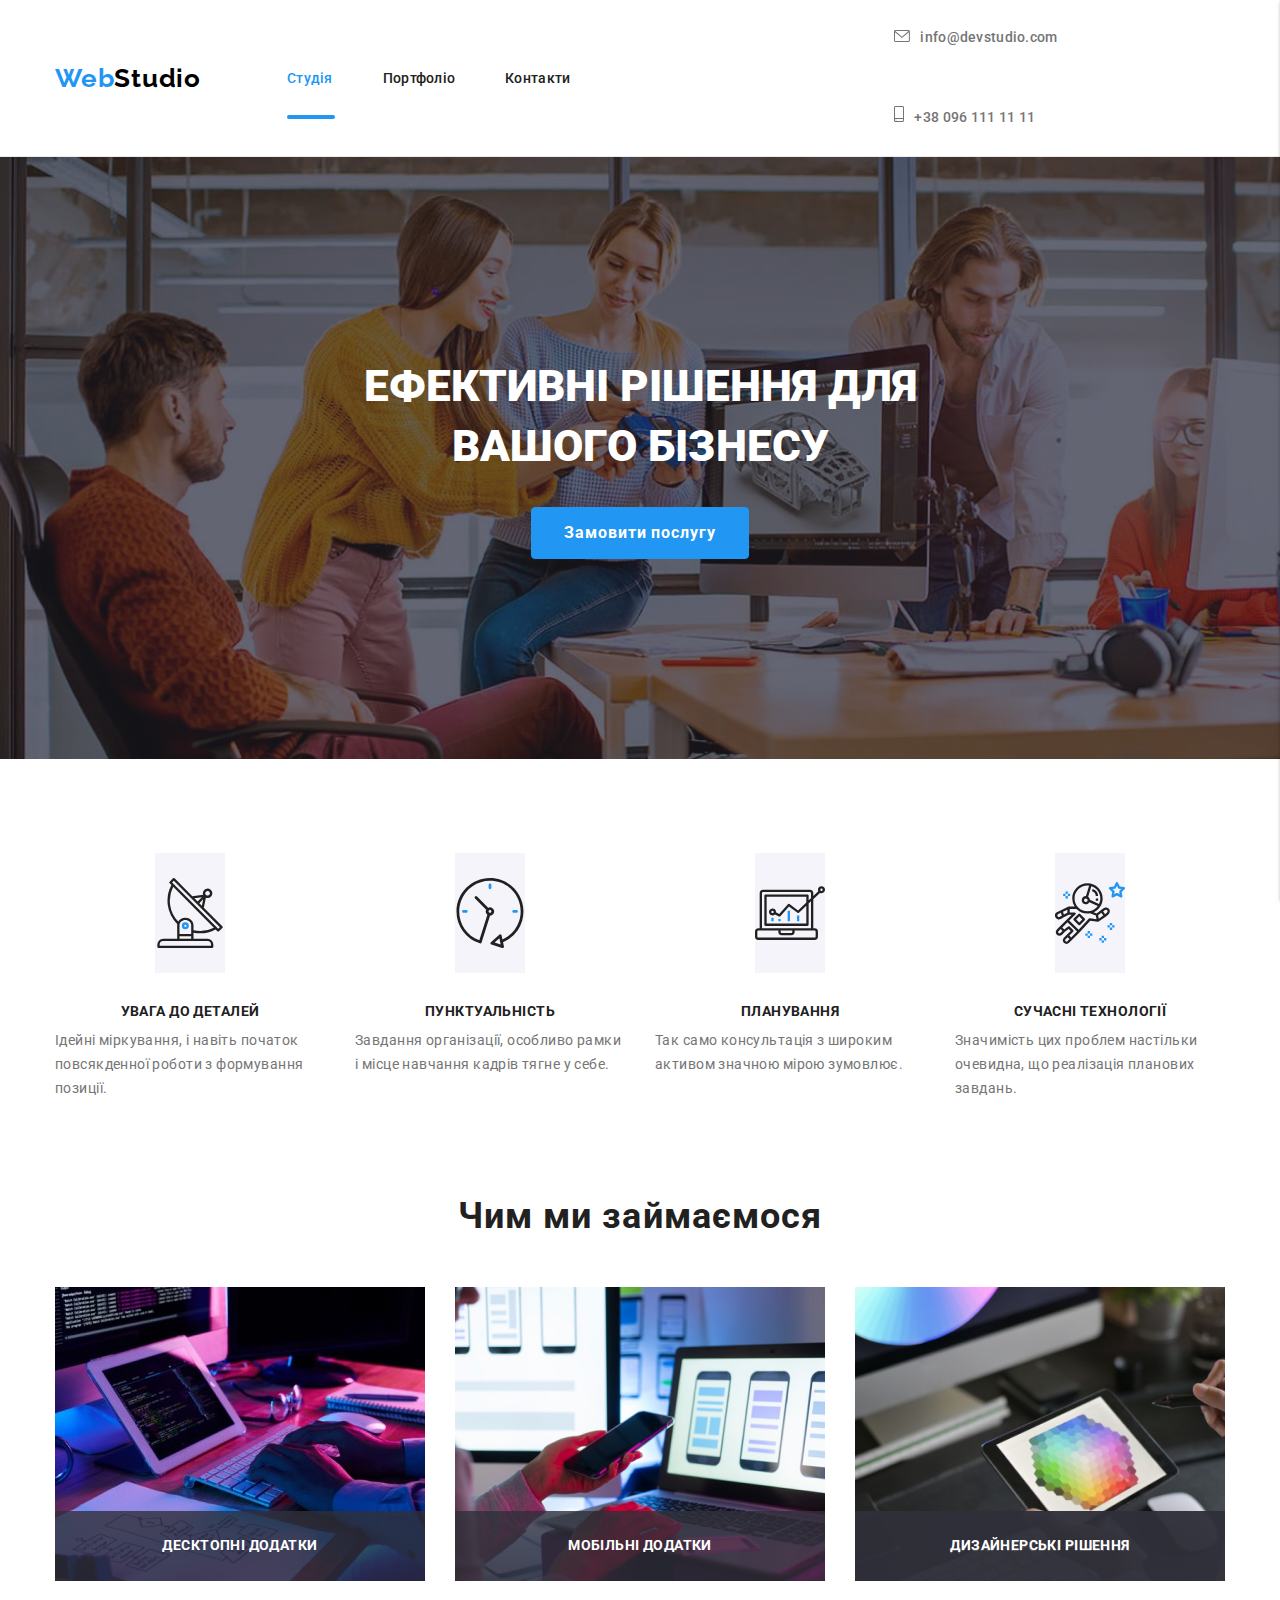
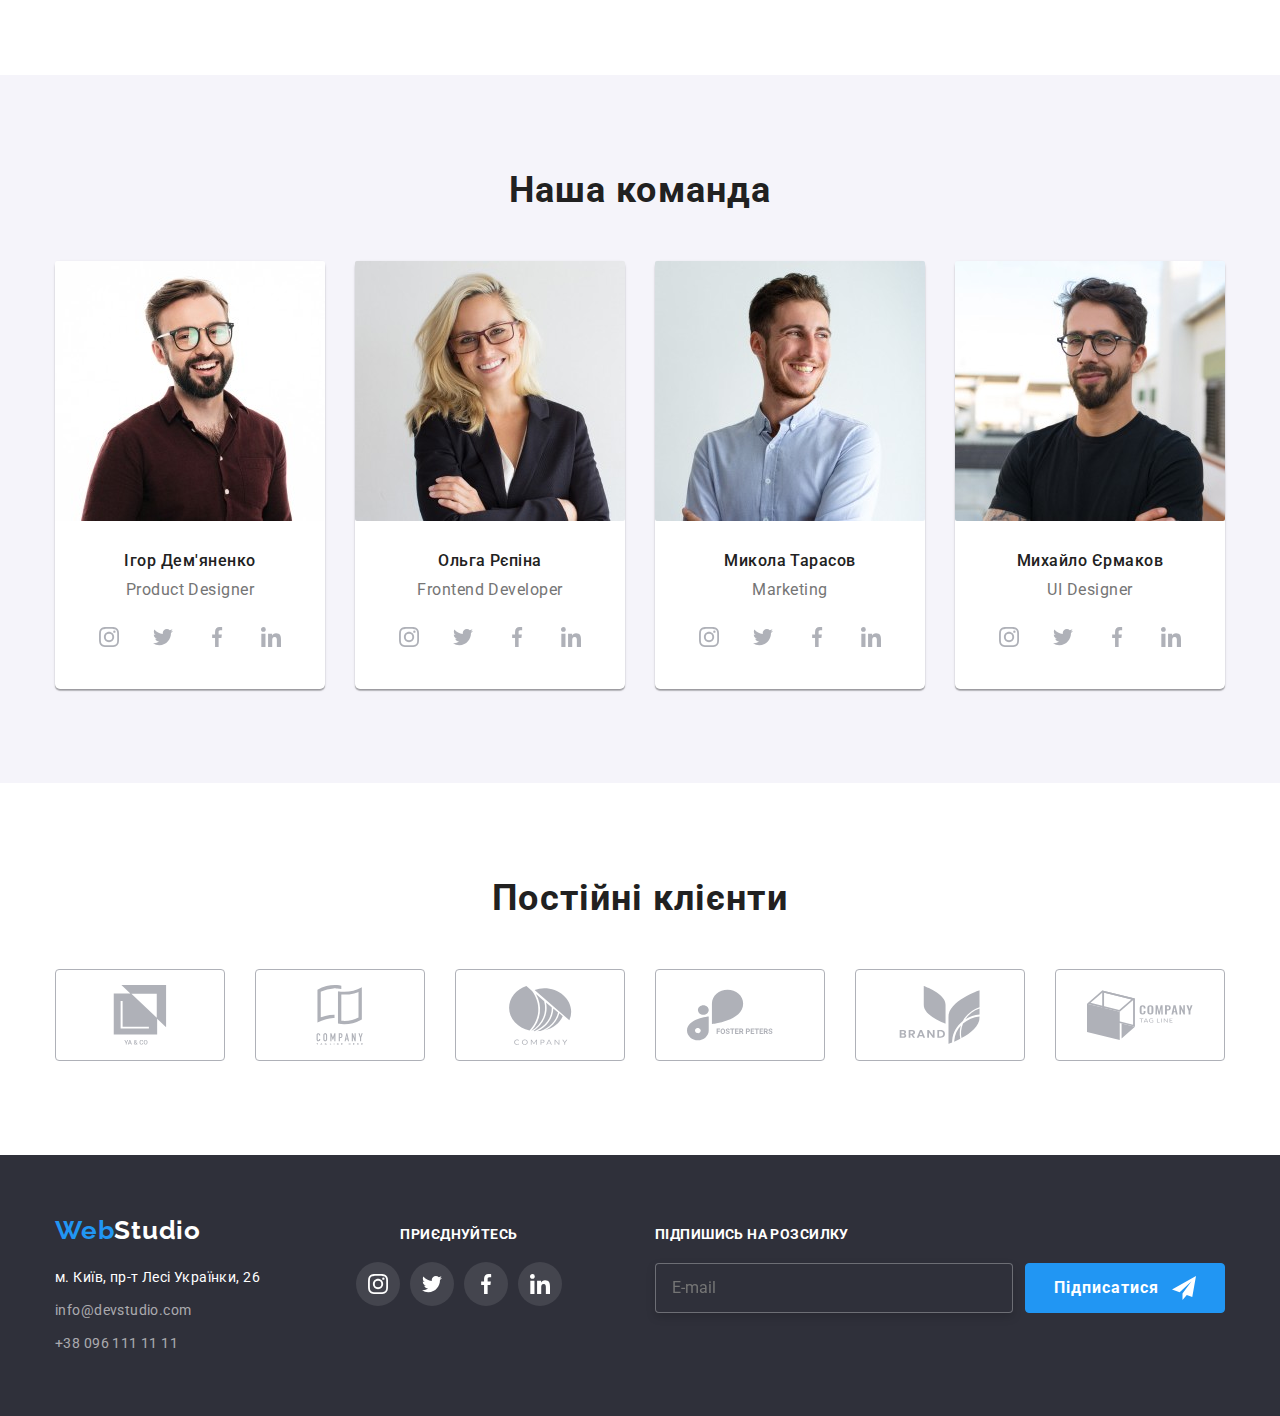
==== commit e798a024: "31.12.22-2" ====
--- a/index.html
+++ b/index.html
@@ -204,7 +204,7 @@
                 ./images/team/mob-demyanenko2x.jpg 900w,
                 ./images/team/tab-demyanenko2x.jpg 708w,
                 ./images/team/des-demyanenko2x.jpg 540w"
-                sizes="(min-width: 1200px) 270px, (min-width: 768px) 354w, (min-width: 480px) 450px"
+                sizes="(min-width: 1200px) 270px, (min-width: 768px) 354px, (min-width: 480px) 450px"
                 src="./images/team/mob-demyanenko1x.jpg" 
                 alt="фотографія Ігоря Дем'яненко" 
                 width="450" 
@@ -246,7 +246,7 @@
                 ./images/team/mob-repin2x.jpg 900w,
                 ./images/team/tab-repin2x.jpg 708w,
                 ./images/team/des-repin2x.jpg 540w"
-                sizes="(min-width: 1200px) 270px, (min-width: 768px) 354w, (min-width: 480px) 450px"
+                sizes="(min-width: 1200px) 270px, (min-width: 768px) 354px, (min-width: 480px) 450px"
                 src="./images/team/mob-repin1x.jpg" 
                 alt="фотографія Ольги Рєпіна" 
                 width="450" 
@@ -289,7 +289,7 @@
                 ./images/team/mob-tarasov2x.jpg 900w,
                 ./images/team/tab-tarasov2x.jpg 708w,
                 ./images/team/des-tarasov2x.jpg 540w"
-                sizes="(min-width: 1200px) 270px, (min-width: 768px) 354w, (min-width: 480px) 450px"
+                sizes="(min-width: 1200px) 270px, (min-width: 768px) 354px, (min-width: 480px) 450px"
                 src="./images/team/mob-tarasov1x.jpg" 
                 alt="фотографія Миколи Тарасова" 
                 width="450" 
@@ -332,7 +332,7 @@
                 ./images/team/mob-ermakov2x.jpg 900w,
                 ./images/team/tab-ermakov2x.jpg 708w,
                 ./images/team/des-ermakov2x.jpg 540w"
-                sizes="(min-width: 1200px) 270px, (min-width: 768px) 354w, (min-width: 480px) 450px"
+                sizes="(min-width: 1200px) 270px, (min-width: 768px) 354px, (min-width: 480px) 450px"
                 src="./images/team/mob-ermakov1x.jpg"  
                 alt="фотографія Михайла Єрмакова" 
                 width="450" 
--- a/css/main.min.css
+++ b/css/main.min.css
@@ -1 +1 @@
-:root{--logo-web: #2196F3;--header-logo-studio:hsl(0, 0%, 0%);--footer-logo-studio:#FFFFFF;--text-color:#212121;--text-color-2: #757575;--header-color: #ECECEC;--banner-background-color: #C4C4C4;--accent-color: #2196F3;--banner-text: #FFFFFF;--social-link-color: #F5F4FA;--social-link-color-2: rgba(255, 255, 255, 0.1);--button-hover: #188CE8;--footer-contacts-link:rgba(255, 255, 255, 0.6);--footer-addres:#FFFFFF;--team-background-color: #F5F4FA;--background-color:#FFFFFF;--footer-background-color: #2F303A;--social-icon:#AFB1B8;--social-icon-footer:#FFFFFF;--portfolio-button: #F5F4FA}img{display:block;max-width:100%;height:auto}body{font-family:"Roboto",sans-serif;color:var(--text-color);background-color:var(--background-color)}h1,h2,h3,h4,h5,h6,ul,li,p{margin-top:0px;margin-bottom:0px}.container{max-width:480px;margin-left:auto;margin-right:auto;padding-left:15px;padding-right:15px}@media screen and (min-width: 768px){.container{max-width:768px}}@media screen and (min-width: 1200px){.container{max-width:1200px}}.list{list-style:none;padding-left:0px}.link{list-style:none;text-decoration:none;font-style:normal;padding-left:0px}.hiden-title{position:absolute;white-space:nowrap;width:1px;height:1px;overflow:hidden;border:0;padding:0;clip:rect(0 0 0 0);-webkit-clip-path:inset(50%);clip-path:inset(50%);margin:-1px}.banner__button{font-family:inherit;font-weight:700;font-size:16px;line-height:1.88;text-align:center;letter-spacing:.06em;color:var(--banner-text);background-color:var(--accent-color);border:1px solid var(--accent-color);border-radius:4px;padding:10px 32px;cursor:pointer;display:-webkit-box;display:-ms-flexbox;display:flex;-webkit-box-align:center;-ms-flex-align:center;align-items:center;margin-top:30px;margin-left:auto;margin-right:auto;-webkit-transition:background-color 250ms cubic-bezier(0.4, 0, 0.2, 1),-webkit-box-shadow 250ms cubic-bezier(0.4, 0, 0.2, 1);transition:background-color 250ms cubic-bezier(0.4, 0, 0.2, 1),-webkit-box-shadow 250ms cubic-bezier(0.4, 0, 0.2, 1);transition:background-color 250ms cubic-bezier(0.4, 0, 0.2, 1),box-shadow 250ms cubic-bezier(0.4, 0, 0.2, 1);transition:background-color 250ms cubic-bezier(0.4, 0, 0.2, 1),box-shadow 250ms cubic-bezier(0.4, 0, 0.2, 1),-webkit-box-shadow 250ms cubic-bezier(0.4, 0, 0.2, 1)}.banner__button:hover,.banner__button:focus{background-color:var(--button-hover);-webkit-box-shadow:0px 4px 4px rgba(0,0,0,.15);box-shadow:0px 4px 4px rgba(0,0,0,.15)}.footer__button{width:200px;height:50px;border:1px solid var(--accent-color);background:var(--accent-color);border-radius:4px;margin-right:auto;margin-left:auto;display:-webkit-box;display:-ms-flexbox;display:flex;-webkit-box-align:center;-ms-flex-align:center;align-items:center;padding:10px 28px;-webkit-transition:background-color 250ms cubic-bezier(0.4, 0, 0.2, 1),-webkit-box-shadow 250ms cubic-bezier(0.4, 0, 0.2, 1);transition:background-color 250ms cubic-bezier(0.4, 0, 0.2, 1),-webkit-box-shadow 250ms cubic-bezier(0.4, 0, 0.2, 1);transition:background-color 250ms cubic-bezier(0.4, 0, 0.2, 1),box-shadow 250ms cubic-bezier(0.4, 0, 0.2, 1);transition:background-color 250ms cubic-bezier(0.4, 0, 0.2, 1),box-shadow 250ms cubic-bezier(0.4, 0, 0.2, 1),-webkit-box-shadow 250ms cubic-bezier(0.4, 0, 0.2, 1);position:relative;cursor:pointer;font-family:inherit;font-weight:700;font-size:16px;line-height:1.88;letter-spacing:.06em;color:var(--footer-addres)}.footer__button:hover,.footer__button:focus{-webkit-box-shadow:0px 4px 4px rgba(0,0,0,.15);box-shadow:0px 4px 4px rgba(0,0,0,.15);background-color:var(--button-hover)}@media screen and (min-width: 1200px){.footer__button{margin-left:0px}}.portfolio__button{font-family:inherit;font-weight:500;font-size:16px;line-height:1.62;text-align:center;letter-spacing:.03em;color:var(--text-color);background-color:var(--portfolio-button);cursor:pointer;padding:6px 22px 6px 22px;border-radius:6px;border:none;-webkit-transition:background-color 250ms cubic-bezier(0.4, 0, 0.2, 1),color 250ms cubic-bezier(0.4, 0, 0.2, 1),-webkit-box-shadow 250ms cubic-bezier(0.4, 0, 0.2, 1);transition:background-color 250ms cubic-bezier(0.4, 0, 0.2, 1),color 250ms cubic-bezier(0.4, 0, 0.2, 1),-webkit-box-shadow 250ms cubic-bezier(0.4, 0, 0.2, 1);transition:background-color 250ms cubic-bezier(0.4, 0, 0.2, 1),color 250ms cubic-bezier(0.4, 0, 0.2, 1),box-shadow 250ms cubic-bezier(0.4, 0, 0.2, 1);transition:background-color 250ms cubic-bezier(0.4, 0, 0.2, 1),color 250ms cubic-bezier(0.4, 0, 0.2, 1),box-shadow 250ms cubic-bezier(0.4, 0, 0.2, 1),-webkit-box-shadow 250ms cubic-bezier(0.4, 0, 0.2, 1)}.portfolio__button:hover,.portfolio__button:focus{background-color:var(--accent-color);color:var(--banner-text);-webkit-box-shadow:0px 1px 1px rgba(0,0,0,.12),0px 4px 4px rgba(0,0,0,.06),1px 4px 6px rgba(0,0,0,.16);box-shadow:0px 1px 1px rgba(0,0,0,.12),0px 4px 4px rgba(0,0,0,.06),1px 4px 6px rgba(0,0,0,.16)}.modal__close{position:absolute;cursor:pointer;top:8px;right:8px;width:30px;height:30px;border-radius:50%;background:rgba(0,0,0,0);border:1px solid rgba(0,0,0,.1);color:#000;display:-webkit-box;display:-ms-flexbox;display:flex;-webkit-box-pack:center;-ms-flex-pack:center;justify-content:center;-webkit-box-align:center;-ms-flex-align:center;align-items:center;-webkit-transition:color 250ms cubic-bezier(0.4, 0, 0.2, 1);transition:color 250ms cubic-bezier(0.4, 0, 0.2, 1)}.modal__close:hover,.modal__close:focus{color:var(--accent-color)}.close-icon{fill:currentColor}.modal__button{font-family:inherit;font-weight:700;font-size:16px;line-height:1.88;text-align:center;letter-spacing:.06em;color:var(--banner-text);background-color:var(--accent-color);border:1px solid var(--accent-color);border-radius:4px;padding:10px 52px;cursor:pointer;display:block;margin-left:auto;margin-right:auto;-webkit-transition:background-color 250ms cubic-bezier(0.4, 0, 0.2, 1),-webkit-box-shadow 250ms cubic-bezier(0.4, 0, 0.2, 1);transition:background-color 250ms cubic-bezier(0.4, 0, 0.2, 1),-webkit-box-shadow 250ms cubic-bezier(0.4, 0, 0.2, 1);transition:background-color 250ms cubic-bezier(0.4, 0, 0.2, 1),box-shadow 250ms cubic-bezier(0.4, 0, 0.2, 1);transition:background-color 250ms cubic-bezier(0.4, 0, 0.2, 1),box-shadow 250ms cubic-bezier(0.4, 0, 0.2, 1),-webkit-box-shadow 250ms cubic-bezier(0.4, 0, 0.2, 1)}.modal__button:hover,.modal__button:focus{background-color:var(--button-hover);-webkit-box-shadow:0px 4px 4px rgba(0,0,0,.15);box-shadow:0px 4px 4px rgba(0,0,0,.15)}.mobile__button{display:-webkit-inline-box;display:-ms-inline-flexbox;display:inline-flex;border:none;background-color:rgba(0,0,0,0);margin-left:276px;padding-top:10px;padding-bottom:10px}@media screen and (min-width: 768px){.mobile__button{display:none}}@media screen and (min-width: 1200px){.mobile__button{display:none}}.mobile__close{display:-webkit-box;display:-ms-flexbox;display:flex;-webkit-box-pack:center;-ms-flex-pack:center;justify-content:center;-webkit-box-align:center;-ms-flex-align:center;align-items:center;color:var(--text-color);cursor:pointer;width:40px;height:40px;margin-left:auto;-webkit-transition:color 250ms cubic-bezier(0.4, 0, 0.2, 1);transition:color 250ms cubic-bezier(0.4, 0, 0.2, 1);border:none;background-color:rgba(0,0,0,0)}.mobile__close:hover,.mobile__close:focus{color:var(--accent-color)}.section-title{font-size:28px;line-height:1.17;font-weight:700;text-align:center;letter-spacing:.03em;margin-bottom:30px}@media screen and (min-width: 768px){.section-title{font-size:28px;margin-bottom:30px}}@media screen and (min-width: 1200px){.section-title{font-size:36px;margin-bottom:50px}}.modal-backdrop{position:fixed;width:100%;height:100%;left:0px;top:0px;background:rgba(0,0,0,.2);opacity:1;-webkit-transition:opacity 250ms cubic-bezier(0.4, 0, 0.2, 1);transition:opacity 250ms cubic-bezier(0.4, 0, 0.2, 1)}.is-hidden{visibility:hidden;opacity:0;pointer-events:none}.modal-backdrop.is-hidden .modal{-webkit-transform:rotate(-180deg);transform:rotate(-180deg)}.modal{position:absolute;top:50%;left:50%;-webkit-transform:translate(-50%, -50%);transform:translate(-50%, -50%);padding:40px;background-color:#fff;-webkit-transition:-webkit-transform 250ms cubic-bezier(0.4, 0, 0.2, 1);transition:-webkit-transform 250ms cubic-bezier(0.4, 0, 0.2, 1);transition:transform 250ms cubic-bezier(0.4, 0, 0.2, 1);transition:transform 250ms cubic-bezier(0.4, 0, 0.2, 1), -webkit-transform 250ms cubic-bezier(0.4, 0, 0.2, 1);width:450px}@media screen and (min-width: 768px){.modal{width:450px}}@media screen and (min-width: 1200px){.modal{width:528px}}.modal__name{font-family:inherit;font-weight:700;font-size:20px;line-height:1.15;text-align:center;letter-spacing:.03em;display:-webkit-box;display:-ms-flexbox;display:flex;-webkit-box-pack:center;-ms-flex-pack:center;justify-content:center;margin-bottom:12px}.modal__label{font-family:inherit;font-weight:400;font-size:12px;line-height:1.17;letter-spacing:.01em;color:var(--text-color-2)}.modal__line{margin-bottom:10px}.modal__input{border:1px solid rgba(33,33,33,.2);border-radius:4px;width:100%;height:40px;display:block;padding:11px;padding-left:40px;outline:none;-webkit-transition:border 250ms cubic-bezier(0.4, 0, 0.2, 1);transition:border 250ms cubic-bezier(0.4, 0, 0.2, 1)}.modal__input:hover,.modal__input:focus{border-radius:4px;border:1px solid var(--accent-color)}.modal__input::-webkit-input-placeholder{font-family:inherit;font-weight:400;font-size:12px;line-height:1.17;letter-spacing:.01em;color:rgba(117,117,117,.5)}.modal__input::-moz-placeholder{font-family:inherit;font-weight:400;font-size:12px;line-height:1.17;letter-spacing:.01em;color:rgba(117,117,117,.5)}.modal__input:-ms-input-placeholder{font-family:inherit;font-weight:400;font-size:12px;line-height:1.17;letter-spacing:.01em;color:rgba(117,117,117,.5)}.modal__input::-ms-input-placeholder{font-family:inherit;font-weight:400;font-size:12px;line-height:1.17;letter-spacing:.01em;color:rgba(117,117,117,.5)}.modal__input::placeholder{font-family:inherit;font-weight:400;font-size:12px;line-height:1.17;letter-spacing:.01em;color:rgba(117,117,117,.5)}.modal__coment{height:120px;padding:12px 16px;resize:none}.modal__input:hover+.modal__icon,.modal__input:focus+.modal__icon{fill:var(--accent-color)}.modal__wrapper{position:relative;margin-top:4px;-webkit-transition:border 250ms cubic-bezier(0.4, 0, 0.2, 1),fill 250ms cubic-bezier(0.4, 0, 0.2, 1);transition:border 250ms cubic-bezier(0.4, 0, 0.2, 1),fill 250ms cubic-bezier(0.4, 0, 0.2, 1)}.modal__textarea{margin-bottom:20px;margin-top:4px}.modal__icon{position:absolute;left:15px;top:50%;-webkit-transform:translateY(-50%);transform:translateY(-50%);fill:#212121;-webkit-transition:fill 250ms cubic-bezier(0.4, 0, 0.2, 1);transition:fill 250ms cubic-bezier(0.4, 0, 0.2, 1)}.modal__checkbox,.modal__link{font-size:12px;font-family:inherit;font-weight:400;line-height:1.71;letter-spacing:.03em}@media screen and (min-width: 768px){.modal__checkbox,.modal__link{font-size:12px}}@media screen and (min-width: 1200px){.modal__checkbox,.modal__link{font-size:14px}}.modal__checkbox{color:var(--text-color-2);display:-webkit-box;display:-ms-flexbox;display:flex;-webkit-box-align:center;-ms-flex-align:center;align-items:center;-webkit-box-pack:center;-ms-flex-pack:center;justify-content:center}.modal__link{-webkit-text-decoration-line:underline;text-decoration-line:underline;color:var(--accent-color);margin-left:10px}.modal__agreement{margin-bottom:30px}.modal__checkbox .modal__mark{width:16px;height:15px;border:2px solid #212121;border-radius:2px;margin-right:7px;display:-webkit-box;display:-ms-flexbox;display:flex;-webkit-box-align:center;-ms-flex-align:center;align-items:center;-webkit-box-pack:center;-ms-flex-pack:center;justify-content:center;cursor:pointer}.modal__checkbox .checkbox-icon{fill:rgba(0,0,0,0)}.modal__agreement input:checked+.modal__checkbox .modal__mark{border:none;background-color:var(--accent-color)}.modal__agreement input:checked+.modal__checkbox .checkbox-icon{fill:var(--banner-text)}.logo{font-size:24px;line-height:1.17;font-family:"Raleway",sans-serif;font-weight:700;letter-spacing:.03em;text-decoration:none}@media screen and (min-width: 768px){.logo{font-size:24px;line-height:1.17}}@media screen and (min-width: 1200px){.logo{font-size:26px;line-height:1.19}}.logo__top{max-width:134px;padding-top:16px;padding-bottom:16px}@media screen and (min-width: 768px){.logo__top{max-width:134px;padding-top:0px;padding-bottom:0px;margin-right:87px}}@media screen and (min-width: 1200px){.logo__top{max-width:145px;padding-top:0px;padding-bottom:0px}}.logo_bottom{max-width:154px;margin-left:auto;margin-right:auto}@media screen and (min-width: 768px){.logo_bottom{max-width:154px;margin-left:0px;margin-right:0px}}@media screen and (min-width: 1200px){.logo_bottom{max-width:145px}}.logo__web{color:var(--logo-web)}.logo__header{color:var(--header-logo-studio);margin-right:93px}.logo__footer{color:var(--footer-logo-studio)}.header{border-bottom:1px solid var(--header-color)}.header__container{display:-webkit-box;display:-ms-flexbox;display:flex;-webkit-box-align:center;-ms-flex-align:center;align-items:center}.header__nav{display:-webkit-box;display:-ms-flexbox;display:flex;-webkit-box-align:center;-ms-flex-align:center;align-items:center}.header__hiden{display:none}@media screen and (min-width: 768px){.header__hiden{display:-webkit-box;display:-ms-flexbox;display:flex;-webkit-box-align:center;-ms-flex-align:center;align-items:center}}@media screen and (min-width: 1200px){.header__hiden{display:-webkit-box;display:-ms-flexbox;display:flex;-webkit-box-align:center;-ms-flex-align:center;align-items:center}}.link.current{color:var(--accent-color)}.studio-nav::after{content:" ";display:block;position:absolute;width:48px;height:4px;margin-top:27px;border-radius:2px;background-color:var(--accent-color)}@media screen and (min-width: 1200px){.studio-nav::after{margin-top:29.5px}}.portfolio-nav::after{content:" ";display:block;position:absolute;width:78px;height:4px;margin-top:28px;border-radius:2px;background-color:var(--accent-color)}.header__list{display:-webkit-box;display:-ms-flexbox;display:flex;-webkit-box-align:center;-ms-flex-align:center;align-items:center;margin:0px 0px;margin-left:auto}@media screen and (min-width: 768px){.header__list-info{display:-webkit-box;display:-ms-flexbox;display:flex;-ms-flex-wrap:wrap;flex-wrap:wrap;margin-left:96px}}@media screen and (min-width: 1200px){.header__list-info{margin-left:324px}}.header__item:not(:first-child){margin-left:50px}.header__contacts:not(:first-child){margin-left:50px}@media screen and (min-width: 768px){.header__contacts:not(:first-child){margin-left:0px}}.header__link{font-weight:500;font-size:14px;line-height:1.14;letter-spacing:.02em;color:var(--text-color);-webkit-transition:color 250ms cubic-bezier(0.4, 0, 0.2, 1);transition:color 250ms cubic-bezier(0.4, 0, 0.2, 1)}.header__link:hover,.header__link:focus{color:var(--accent-color)}@media screen and (min-width: 768px){.header__link{padding-top:0px;padding-bottom:0px}}@media screen and (min-width: 1200px){.header__link{padding-top:32px;padding-bottom:32px}}.link-mail{color:var(--text-color-2)}@media screen and (min-width: 768px){.link-mail{padding-top:17.5px;margin-bottom:10px;font-size:12px}}@media screen and (min-width: 1200px){.link-mail{padding-top:29px;margin-bottom:0px;margin-right:30px;font-size:14px}}.link-tel{color:var(--text-color-2)}@media screen and (min-width: 768px){.link-tel{padding-bottom:17.5px;font-size:12px}}@media screen and (min-width: 1200px){.link-tel{padding-bottom:29px;font-size:14px}}.header__mail{width:16px;height:12px;margin-right:10px;fill:currentColor}.header__tel{width:10px;height:16px;margin-right:10px;fill:currentColor}.header__contacts{display:-webkit-box;display:-ms-flexbox;display:flex;-webkit-box-align:center;-ms-flex-align:center;align-items:center;text-align:center;white-space:nowrap}.mobile-container{position:fixed;top:0;left:0;width:100%;height:100%;-webkit-transform:translateX(100%);transform:translateX(100%);overflow-y:auto;z-index:1;background-color:var(--background-color);-webkit-box-shadow:0px 4px 8px rgba(0,0,0,.04),0px 2px 4px rgba(0,0,0,.08),0px 1px 3px rgba(0,0,0,.16);box-shadow:0px 4px 8px rgba(0,0,0,.04),0px 2px 4px rgba(0,0,0,.08),0px 1px 3px rgba(0,0,0,.16);-webkit-transition:-webkit-transform 250ms cubic-bezier(0.4, 0, 0.2, 1);transition:-webkit-transform 250ms cubic-bezier(0.4, 0, 0.2, 1);transition:transform 250ms cubic-bezier(0.4, 0, 0.2, 1);transition:transform 250ms cubic-bezier(0.4, 0, 0.2, 1), -webkit-transform 250ms cubic-bezier(0.4, 0, 0.2, 1)}.mobile-container.is-open{-webkit-transform:translateX(0);transform:translateX(0)}.mobile__modal{display:-webkit-box;display:-ms-flexbox;display:flex;-webkit-box-orient:vertical;-webkit-box-direction:normal;-ms-flex-direction:column;flex-direction:column;padding-right:15px;padding-left:40px;padding-bottom:48px;max-width:480px;margin:0 auto}.mobile__nav{margin-bottom:302px}.mobile-nav__link{display:-webkit-box;display:-ms-flexbox;display:flex;-webkit-box-orient:vertical;-webkit-box-direction:normal;-ms-flex-direction:column;flex-direction:column;gap:32px}.mobile-nav__item{font-weight:500;font-size:40px;line-height:1.175;letter-spacing:.02em}.nav__link{color:var(--text-color);-webkit-transition:color 250ms cubic-bezier(0.4, 0, 0.2, 1);transition:color 250ms cubic-bezier(0.4, 0, 0.2, 1)}.nav__link:hover,.nav__link:focus{color:var(--accent-color)}.mobile-address__list{display:-webkit-box;display:-ms-flexbox;display:flex;-ms-flex-wrap:wrap;flex-wrap:wrap;font-weight:500;letter-spacing:.02em;width:100%;gap:32px}.mobile-address__link--tel{font-size:34px;line-height:1.1764705882;color:var(--accent-color)}.mobile-address__link--mail{font-size:24px;line-height:1.1666666667;color:var(--text-color-2)}.mobile-socials__list{display:-webkit-box;display:-ms-flexbox;display:flex;-ms-flex-wrap:wrap;flex-wrap:wrap;gap:20px;margin-top:64px}.mobile-socials__item{position:relative}.mobile-socials__item:not(:last-child)::after{content:"";position:absolute;width:22px;height:1px;border-radius:2px;left:100%;bottom:50%;-webkit-transform:translate(-50% -50%);transform:translate(-50% -50%);background-color:rgba(33,33,33,.2);-webkit-transform:rotate(90deg);transform:rotate(90deg)}.mobile-socials__link{font-weight:500;line-height:1.3333333333;letter-spacing:.02em;color:var(--accent-color)}@media screen and (max-width: 479px){.mobile-socials__link{font-size:3.75vw}}@media screen and (min-width: 480px){.mobile-socials__link{font-size:18px}}.banner{padding-top:118px;padding-bottom:118px;max-width:1600px;margin-left:auto;margin-right:auto;background-color:var(--banner-background-color);background-size:cover;background-repeat:no-repeat;background-image:-webkit-gradient(linear, left top, left bottom, from(rgba(47, 48, 58, 0.4)), to(rgba(47, 48, 58, 0.4))),url(../images/banner/img-tel1x.jpg);background-image:linear-gradient(rgba(47, 48, 58, 0.4), rgba(47, 48, 58, 0.4)),url(../images/banner/img-tel1x.jpg)}@media screen and (min-device-pixel-ratio: 2),(-webkit-min-device-pixel-ratio: 2),(min-resolution: 192dpi),(min-resolution: 2dppx){.banner{background-image:-webkit-gradient(linear, left top, left bottom, from(rgba(47, 48, 58, 0.4)), to(rgba(47, 48, 58, 0.4))),url(../images/banner/img-tel2x.jpg);background-image:linear-gradient(rgba(47, 48, 58, 0.4), rgba(47, 48, 58, 0.4)),url(../images/banner/img-tel2x.jpg)}}@media screen and (min-width: 768px){.banner{padding-top:118px;padding-bottom:118px;background-image:-webkit-gradient(linear, left top, left bottom, from(rgba(47, 48, 58, 0.4)), to(rgba(47, 48, 58, 0.4))),url(../images/banner/img-tab1x.jpg);background-image:linear-gradient(rgba(47, 48, 58, 0.4), rgba(47, 48, 58, 0.4)),url(../images/banner/img-tab1x.jpg)}}@media screen and (min-width: 768px)and (min-device-pixel-ratio: 2),screen and (min-width: 768px)and (-webkit-min-device-pixel-ratio: 2),screen and (min-width: 768px)and (min-resolution: 192dpi),screen and (min-width: 768px)and (min-resolution: 2dppx){.banner{background-image:-webkit-gradient(linear, left top, left bottom, from(rgba(47, 48, 58, 0.4)), to(rgba(47, 48, 58, 0.4))),url(../images/banner/img-tab2x.jpg);background-image:linear-gradient(rgba(47, 48, 58, 0.4), rgba(47, 48, 58, 0.4)),url(../images/banner/img-tab2x.jpg)}}@media screen and (min-width: 1200px){.banner{padding-top:200px;padding-bottom:200px;background-image:-webkit-gradient(linear, left top, left bottom, from(rgba(47, 48, 58, 0.4)), to(rgba(47, 48, 58, 0.4))),url(../images/banner/img-des1x.jpg);background-image:linear-gradient(rgba(47, 48, 58, 0.4), rgba(47, 48, 58, 0.4)),url(../images/banner/img-des1x.jpg)}}@media screen and (min-width: 1200px)and (min-device-pixel-ratio: 2),screen and (min-width: 1200px)and (-webkit-min-device-pixel-ratio: 2),screen and (min-width: 1200px)and (min-resolution: 192dpi),screen and (min-width: 1200px)and (min-resolution: 2dppx){.banner{background-image:-webkit-gradient(linear, left top, left bottom, from(rgba(47, 48, 58, 0.4)), to(rgba(47, 48, 58, 0.4))),url(../images/banner/img-des2x.jpg);background-image:linear-gradient(rgba(47, 48, 58, 0.4), rgba(47, 48, 58, 0.4)),url(../images/banner/img-des2x.jpg)}}.banner__title{font-size:26px;line-height:1.62;font-weight:900;color:var(--banner-text);text-transform:uppercase;max-width:360px;text-align:center;margin-left:auto;margin-right:auto}@media screen and (min-width: 768px){.banner__title{font-size:26px;line-height:1.62;max-width:360px}}@media screen and (min-width: 1200px){.banner__title{font-size:44px;line-height:1.36;max-width:696px}}.features{padding-top:60px;padding-bottom:60px}@media screen and (min-width: 768px){.features{padding-top:60px;padding-bottom:60px}}@media screen and (min-width: 1200px){.features{padding-top:94px;padding-bottom:94px}}.features__list{display:block}@media screen and (min-width: 768px){.features__list{display:-webkit-box;display:-ms-flexbox;display:flex;-ms-flex-wrap:wrap;flex-wrap:wrap}}@media screen and (min-width: 1200px){.features__list{display:-webkit-box;display:-ms-flexbox;display:flex;-webkit-box-align:start;-ms-flex-align:start;align-items:flex-start}}.features__item{margin-bottom:30px;max-width:450px;-webkit-box-align:center;-ms-flex-align:center;align-items:center;justify-items:center}.features__item:nth-child(4){margin-bottom:0px}@media screen and (min-width: 768px){.features__item{margin-left:30px;margin-bottom:30px;max-width:354px}.features__item:nth-child(1){margin-left:0px}.features__item:nth-child(3){margin-left:0px}.features__item:nth-child(3){margin-bottom:0px}.features__item:nth-child(4){margin-bottom:0px}}@media screen and (min-width: 1200px){.features__item{max-width:270px}.features__item:nth-child(1){margin-left:0px}.features__item:nth-child(3){margin-left:30px}.features__item:nth-child(1){margin-bottom:0px}.features__item:nth-child(2){margin-bottom:0px}}.features__icon{height:120px;display:-webkit-box;display:-ms-flexbox;display:flex;-webkit-box-pack:center;-ms-flex-pack:center;justify-content:center;-webkit-box-align:center;-ms-flex-align:center;align-items:center;background-color:var(--team-background-color);margin-bottom:30px}.features__name{font-weight:700;font-size:14px;line-height:1.1428571429;letter-spacing:.03em;text-transform:uppercase;margin-bottom:10px;text-align:center}@media screen and (min-width: 768px){.features__name{text-align:start}}@media screen and (min-width: 1200px){.features__name{text-align:start}}.features__descr{font-size:14px;line-height:1.71;letter-spacing:.03em;color:var(--text-color-2)}.projects{display:none;padding-bottom:0px}@media screen and (min-width: 768px){.projects{display:none;padding-bottom:0px}}@media screen and (min-width: 1200px){.projects{display:-webkit-box;display:-ms-flexbox;display:flex;padding-bottom:94px}}.projects__list{display:-webkit-box;display:-ms-flexbox;display:flex}.projects__item{position:relative}.projects__item:first-child{margin-right:30px}.projects__item:last-child{margin-left:30px}.projects__overlay{position:absolute;bottom:0;width:100%;height:70px;display:-webkit-box;display:-ms-flexbox;display:flex;-webkit-box-pack:center;-ms-flex-pack:center;justify-content:center;-webkit-box-align:center;-ms-flex-align:center;align-items:center;background-color:rgba(47,48,58,.8)}.projects__overlay>p{font-weight:700;font-size:14px;line-height:1.14;letter-spacing:.03em;text-transform:uppercase;color:var(--banner-text)}.team{padding-top:60px;padding-bottom:60px;background-color:var(--team-background-color)}@media screen and (min-width: 768px){.team{padding-top:60px;padding-bottom:60px}}@media screen and (min-width: 1200px){.team{padding-top:94px;padding-bottom:94px}}.team__members{display:block}@media screen and (min-width: 768px){.team__members{display:-webkit-box;display:-ms-flexbox;display:flex;-ms-flex-wrap:wrap;flex-wrap:wrap}}@media screen and (min-width: 1200px){.team__members{display:-webkit-box;display:-ms-flexbox;display:flex;-webkit-box-align:start;-ms-flex-align:start;align-items:flex-start}}.team__list{margin-bottom:30px;max-width:450px;background-color:var(--background-color);-webkit-box-shadow:0px 1px 3px rgba(0,0,0,.12),0px 1px 1px rgba(0,0,0,.14),0px 2px 1px rgba(0,0,0,.2);box-shadow:0px 1px 3px rgba(0,0,0,.12),0px 1px 1px rgba(0,0,0,.14),0px 2px 1px rgba(0,0,0,.2);border-radius:0px 0px 4px 4px;border-radius:5px;text-align:center;flood-color:rgba(202,112,112,.547)}.team__list:nth-child(4){margin-bottom:0px}@media screen and (min-width: 768px){.team__list{margin-left:30px;margin-bottom:30px;max-width:354px}.team__list:nth-child(1){margin-left:0px}.team__list:nth-child(3){margin-left:0px}.team__list:nth-child(3){margin-bottom:0px}.team__list:nth-child(4){margin-bottom:0px}}@media screen and (min-width: 1200px){.team__list{margin-left:30px;margin-bottom:0px;max-width:270px}.team__list:first-child{margin-left:0px}.team__list:nth-child(3){margin-left:30px}}.team__photo{border-radius:2px}.team__about{padding-top:30px;padding-bottom:30px}.team__name{color:var(--text-color);font-weight:500;font-size:16px;line-height:1.1875;letter-spacing:.03em}.team__position{color:var(--text-color-2);font-size:16px;line-height:1.1875;letter-spacing:.03em;color:var(--text-color-2);margin-top:10px;margin-bottom:16px}.team__social{display:-webkit-box;display:-ms-flexbox;display:flex;-webkit-box-pack:center;-ms-flex-pack:center;justify-content:center}.team__social .team__icon:not(:last-child){margin-right:10px}.team__social .social-link{width:44px;height:44px;border-radius:50%;display:-webkit-box;display:-ms-flexbox;display:flex;-webkit-box-pack:center;-ms-flex-pack:center;justify-content:center;-webkit-box-align:center;-ms-flex-align:center;align-items:center;color:var(--social-icon);-webkit-transition:color 250ms cubic-bezier(0.4, 0, 0.2, 1),background-color 250ms cubic-bezier(0.4, 0, 0.2, 1);transition:color 250ms cubic-bezier(0.4, 0, 0.2, 1),background-color 250ms cubic-bezier(0.4, 0, 0.2, 1)}.team__social .social-link:hover,.team__social .social-link:focus{background-color:var(--accent-color);border-radius:50%;color:var(--social-link-color)}.team__social .social-icon{fill:currentColor}.client{padding-top:60px;padding-bottom:60px}@media screen and (min-width: 768px){.client{padding-top:60px;padding-bottom:60px}}@media screen and (min-width: 1200px){.client{padding-top:94px;padding-bottom:94px}}.client__list{display:-webkit-box;display:-ms-flexbox;display:flex;-ms-flex-wrap:wrap;flex-wrap:wrap}@media screen and (min-width: 768px){.client__list{-ms-flex-wrap:wrap;flex-wrap:wrap}}@media screen and (min-width: 1200px){.client__list{display:-webkit-box;display:-ms-flexbox;display:flex}}.client__item{width:calc((100% - 30px)/2);margin-right:30px;margin-bottom:30px}.client__item:nth-child(2){margin-right:0px}.client__item:nth-child(4){margin-right:0px}.client__item:nth-child(6){margin-right:0px}.client__item:nth-child(5){margin-bottom:0px}.client__item:nth-child(6){margin-bottom:0px}@media screen and (min-width: 768px){.client__item{width:calc((100% - 60px)/3);margin-right:30px;margin-bottom:30px}.client__item:nth-child(2){margin-right:30px}.client__item:nth-child(4){margin-right:30px}.client__item:nth-child(3){margin-right:0px}.client__item:nth-child(6){margin-right:0px}.client__item:nth-child(4){margin-bottom:0px}.client__item:nth-child(5){margin-bottom:0px}.client__item:nth-child(6){margin-bottom:0px}}@media screen and (min-width: 1200px){.client__item{width:calc((100% - 150px)/6);margin-right:30px}.client__item:nth-child(3){margin-right:30px}.client__item:nth-child(6){margin-right:0px}.client__item:nth-child(1){margin-bottom:0px}.client__item:nth-child(2){margin-bottom:0px}.client__item:nth-child(3){margin-bottom:0px}}.client__link{height:92px;display:-webkit-box;display:-ms-flexbox;display:flex;-webkit-box-pack:center;-ms-flex-pack:center;justify-content:center;-webkit-box-align:center;-ms-flex-align:center;align-items:center;border:1px solid #afb1b8;border-radius:4px;color:var(--social-icon);-webkit-transition:color 250ms cubic-bezier(0.4, 0, 0.2, 1),border 250ms cubic-bezier(0.4, 0, 0.2, 1);transition:color 250ms cubic-bezier(0.4, 0, 0.2, 1),border 250ms cubic-bezier(0.4, 0, 0.2, 1)}.client__link:hover,.client__link:focus{border:1px solid var(--accent-color);color:var(--accent-color)}@media screen and (min-width: 768px){.client__link{width:226px}}@media screen and (min-width: 1200px){.client__link{width:170px}}.client__icon{fill:currentColor}.footer{background-color:var(--footer-background-color);padding-top:60px;padding-bottom:60px}@media screen and (min-width: 768px){.footer__tablet{display:-webkit-box;display:-ms-flexbox;display:flex;-ms-flex-wrap:wrap;flex-wrap:wrap}}@media screen and (min-width: 1200px){.footer .container{display:-webkit-box;display:-ms-flexbox;display:flex;-webkit-box-align:baseline;-ms-flex-align:baseline;align-items:baseline}}.footer__address{display:-webkit-box;display:-ms-flexbox;display:flex;-webkit-box-orient:vertical;-webkit-box-direction:normal;-ms-flex-direction:column;flex-direction:column;-webkit-box-pack:center;-ms-flex-pack:center;justify-content:center;-webkit-box-align:center;-ms-flex-align:center;align-items:center;text-align:center;margin-bottom:60px}@media screen and (min-width: 768px){.footer__address{display:inline-block;-webkit-box-align:baseline;-ms-flex-align:baseline;align-items:baseline;margin-left:60px}}@media screen and (min-width: 1200px){.footer__address{-ms-flex-wrap:nowrap;flex-wrap:nowrap;-webkit-box-pack:justify;-ms-flex-pack:justify;justify-content:space-between;text-align:start;margin-left:0px;margin-right:70px;margin-bottom:0px}}address{margin-top:20px}.footer__item:not(:last-child){margin-bottom:9px}@media screen and (min-width: 1200px){.footer__item{width:231px}}.footer__contacts{font-size:14px;line-height:1.71;letter-spacing:.03em}.footer__addres{color:var(--footer-addres);-webkit-transition:color 250ms cubic-bezier(0.4, 0, 0.2, 1);transition:color 250ms cubic-bezier(0.4, 0, 0.2, 1)}.footer__addres:hover,.footer__addres:focus{color:var(--accent-color)}.footer__mail{color:var(--footer-contacts-link);-webkit-transition:color 250ms cubic-bezier(0.4, 0, 0.2, 1);transition:color 250ms cubic-bezier(0.4, 0, 0.2, 1)}.footer__mail:hover,.footer__mail:focus{color:var(--accent-color)}.footer__tel{color:var(--footer-contacts-link);-webkit-transition:color 250ms cubic-bezier(0.4, 0, 0.2, 1);transition:color 250ms cubic-bezier(0.4, 0, 0.2, 1)}.footer__tel:hover,.footer__tel:focus{color:var(--accent-color)}.footer__social{display:-webkit-box;display:-ms-flexbox;display:flex;-webkit-box-orient:vertical;-webkit-box-direction:normal;-ms-flex-direction:column;flex-direction:column;text-align:center;margin-bottom:60px}@media screen and (min-width: 768px){.footer__social{display:inline-block;margin-left:165px;margin-bottom:0px;position:absolute}}@media screen and (min-width: 1200px){.footer__social{position:unset;display:-webkit-box;display:-ms-flexbox;display:flex;margin-right:93px;margin-left:0px}}.social-title{font-family:inherit;font-weight:700;font-size:14px;line-height:1.1428571429;letter-spacing:.03em;text-transform:uppercase;color:var(--footer-addres);margin-bottom:20px}.footer__media{display:-webkit-box;display:-ms-flexbox;display:flex;-webkit-box-pack:center;-ms-flex-pack:center;justify-content:center;-webkit-box-align:center;-ms-flex-align:center;align-items:center}.footer__element{background:var(--social-link-color-2);border-radius:50%}.footer__element:not(:first-child){margin-left:10px}.footer__link{width:44px;height:44px;fill:var(--social-icon-footer);display:-webkit-box;display:-ms-flexbox;display:flex;-webkit-box-pack:center;-ms-flex-pack:center;justify-content:center;-webkit-box-align:center;-ms-flex-align:center;align-items:center;-webkit-transition:background-color 250ms cubic-bezier(0.4, 0, 0.2, 1);transition:background-color 250ms cubic-bezier(0.4, 0, 0.2, 1);border-radius:50%}.footer__link:hover,.footer__link:focus{background-color:var(--accent-color)}.footer__mailing{display:-webkit-box;display:-ms-flexbox;display:flex;-webkit-box-orient:vertical;-webkit-box-direction:normal;-ms-flex-direction:column;flex-direction:column}@media screen and (min-width: 1200px){.footer__mailing{-webkit-box-align:start;-ms-flex-align:start;align-items:flex-start;margin-right:auto}}.mailing-title{font-family:"Roboto";font-weight:700;font-size:14px;line-height:1.14;letter-spacing:.03em;text-transform:uppercase;color:var(--footer-addres);margin-bottom:20px;text-align:center}.email-input{display:block}@media screen and (min-width: 1200px){.email-input{display:-webkit-box;display:-ms-flexbox;display:flex;width:570px}}.mailing-input{width:358px;height:50px;background-color:var(--footer-background-color);border:1px solid rgba(255,255,255,.3);-webkit-filter:drop-shadow(0px 4px 4px rgba(0, 0, 0, 0.15));filter:drop-shadow(0px 4px 4px rgba(0, 0, 0, 0.15));border-radius:4px;margin-bottom:20px;display:-webkit-box;display:-ms-flexbox;display:flex;-ms-flex-wrap:wrap;flex-wrap:wrap;margin-right:auto;margin-left:auto;padding-top:15px;padding-bottom:15px;padding-left:16px;-webkit-transition:border 250ms cubic-bezier(0.4, 0, 0.2, 1);transition:border 250ms cubic-bezier(0.4, 0, 0.2, 1);outline:none;color:var(--footer-addres)}.mailing-input:focus{border:1px solid var(--accent-color)}@media screen and (min-width: 1200px){.mailing-input{margin-right:12px;margin-left:0px;margin-bottom:0px}}.mailing-icon{width:24px;height:24px;top:50%;-webkit-transform:translateY(-50%);transform:translateY(-50%);right:28px;fill:#fff;position:absolute;margin-left:10px}.portfolio{padding-top:60px;padding-bottom:60px}@media screen and (min-width: 768px){.portfolio{padding-top:60px;padding-bottom:60px}}@media screen and (min-width: 1200px){.portfolio{padding-top:94px;padding-bottom:94px}}.portfolio__list{display:-webkit-box;display:-ms-flexbox;display:flex;-webkit-box-pack:center;-ms-flex-pack:center;justify-content:center;margin-bottom:50px}.portfolio__item:not(:first-child){margin-left:8px}.portfolio__project{display:-webkit-box;display:-ms-flexbox;display:flex;-ms-flex-wrap:wrap;flex-wrap:wrap}.portfolio__link{display:block;text-decoration:none;color:var(--text-color);-webkit-transition:-webkit-box-shadow 250ms cubic-bezier(0.4, 0, 0.2, 1);transition:-webkit-box-shadow 250ms cubic-bezier(0.4, 0, 0.2, 1);transition:box-shadow 250ms cubic-bezier(0.4, 0, 0.2, 1);transition:box-shadow 250ms cubic-bezier(0.4, 0, 0.2, 1), -webkit-box-shadow 250ms cubic-bezier(0.4, 0, 0.2, 1)}.portfolio__link:hover,.portfolio__link:focus{-webkit-box-shadow:0px 1px 1px rgba(0,0,0,.12),0px 4px 4px rgba(0,0,0,.06),1px 4px 6px rgba(0,0,0,.16);box-shadow:0px 1px 1px rgba(0,0,0,.12),0px 4px 4px rgba(0,0,0,.06),1px 4px 6px rgba(0,0,0,.16)}.portfolio__design{list-style:none}.portfolio__design:nth-child(2){margin-right:30px;margin-left:30px}.portfolio__design:nth-child(5){margin-right:30px;margin-left:30px}.portfolio__design:nth-child(8){margin-right:30px;margin-left:30px}.portfolio__design:nth-child(6){margin-top:30px;margin-bottom:30px}.portfolio__design:nth-child(4){margin-top:30px;margin-bottom:30px}.portfolio__design:nth-child(5){margin-top:30px;margin-bottom:30px}.portfolio__title{font-weight:700;font-size:18px;line-height:2;letter-spacing:.06em;margin-bottom:4px}.portfolio__type{color:var(--text-color-2);font-weight:400;font-size:16px;line-height:1.88;letter-spacing:.03em}.portfolio__about{padding-top:20px;padding-bottom:20px;padding-left:24px;padding-right:24px;border-left:1px solid #eee;border-right:1px solid #eee;border-bottom:1px solid #eee}.portfolio__box{position:relative;overflow:hidden}.portfolio__overlay{position:absolute;top:0;width:100%;height:101%;background-color:rgba(33,150,243,.9);-webkit-transition-property:-webkit-transform;transition-property:-webkit-transform;transition-property:transform;transition-property:transform, -webkit-transform;-webkit-transform:translateY(100%);transform:translateY(100%);-webkit-transition:-webkit-transform 250ms cubic-bezier(0.4, 0, 0.2, 1);transition:-webkit-transform 250ms cubic-bezier(0.4, 0, 0.2, 1);transition:transform 250ms cubic-bezier(0.4, 0, 0.2, 1);transition:transform 250ms cubic-bezier(0.4, 0, 0.2, 1), -webkit-transform 250ms cubic-bezier(0.4, 0, 0.2, 1)}.portfolio__overlay>p{font-family:inherit;font-weight:400;font-size:18px;line-height:1.56;letter-spacing:.03em;color:var(--banner-text);padding:63px 24px}.portfolio__link:hover .portfolio__overlay{-webkit-transform:translateY(0);transform:translateY(0)}/*# sourceMappingURL=main.min.css.map */+:root{--logo-web: #2196F3;--header-logo-studio:hsl(0, 0%, 0%);--footer-logo-studio:#FFFFFF;--text-color:#212121;--text-color-2: #757575;--header-color: #ECECEC;--banner-background-color: #C4C4C4;--accent-color: #2196F3;--banner-text: #FFFFFF;--social-link-color: #F5F4FA;--social-link-color-2: rgba(255, 255, 255, 0.1);--button-hover: #188CE8;--footer-contacts-link:rgba(255, 255, 255, 0.6);--footer-addres:#FFFFFF;--team-background-color: #F5F4FA;--background-color:#FFFFFF;--footer-background-color: #2F303A;--social-icon:#AFB1B8;--social-icon-footer:#FFFFFF;--portfolio-button: #F5F4FA}img{display:block;max-width:100%;height:auto}body{font-family:"Roboto",sans-serif;color:var(--text-color);background-color:var(--background-color)}h1,h2,h3,h4,h5,h6,ul,li,p{margin-top:0px;margin-bottom:0px}.container{max-width:480px;margin-left:auto;margin-right:auto;padding-left:15px;padding-right:15px}@media screen and (min-width: 768px){.container{max-width:768px}}@media screen and (min-width: 1200px){.container{max-width:1200px}}.list{list-style:none;padding-left:0px}.link{list-style:none;text-decoration:none;font-style:normal;padding-left:0px}.hiden-title{position:absolute;white-space:nowrap;width:1px;height:1px;overflow:hidden;border:0;padding:0;clip:rect(0 0 0 0);-webkit-clip-path:inset(50%);clip-path:inset(50%);margin:-1px}.banner__button{font-family:inherit;font-weight:700;font-size:16px;line-height:1.88;text-align:center;letter-spacing:.06em;color:var(--banner-text);background-color:var(--accent-color);border:1px solid var(--accent-color);border-radius:4px;padding:10px 32px;cursor:pointer;display:-webkit-box;display:-ms-flexbox;display:flex;-webkit-box-align:center;-ms-flex-align:center;align-items:center;margin-top:30px;margin-left:auto;margin-right:auto;-webkit-transition:background-color 250ms cubic-bezier(0.4, 0, 0.2, 1),-webkit-box-shadow 250ms cubic-bezier(0.4, 0, 0.2, 1);transition:background-color 250ms cubic-bezier(0.4, 0, 0.2, 1),-webkit-box-shadow 250ms cubic-bezier(0.4, 0, 0.2, 1);transition:background-color 250ms cubic-bezier(0.4, 0, 0.2, 1),box-shadow 250ms cubic-bezier(0.4, 0, 0.2, 1);transition:background-color 250ms cubic-bezier(0.4, 0, 0.2, 1),box-shadow 250ms cubic-bezier(0.4, 0, 0.2, 1),-webkit-box-shadow 250ms cubic-bezier(0.4, 0, 0.2, 1)}.banner__button:hover,.banner__button:focus{background-color:var(--button-hover);-webkit-box-shadow:0px 4px 4px rgba(0,0,0,.15);box-shadow:0px 4px 4px rgba(0,0,0,.15)}.footer__button{width:200px;height:50px;border:1px solid var(--accent-color);background:var(--accent-color);border-radius:4px;margin-right:auto;margin-left:auto;display:-webkit-box;display:-ms-flexbox;display:flex;-webkit-box-align:center;-ms-flex-align:center;align-items:center;padding:10px 28px;-webkit-transition:background-color 250ms cubic-bezier(0.4, 0, 0.2, 1),-webkit-box-shadow 250ms cubic-bezier(0.4, 0, 0.2, 1);transition:background-color 250ms cubic-bezier(0.4, 0, 0.2, 1),-webkit-box-shadow 250ms cubic-bezier(0.4, 0, 0.2, 1);transition:background-color 250ms cubic-bezier(0.4, 0, 0.2, 1),box-shadow 250ms cubic-bezier(0.4, 0, 0.2, 1);transition:background-color 250ms cubic-bezier(0.4, 0, 0.2, 1),box-shadow 250ms cubic-bezier(0.4, 0, 0.2, 1),-webkit-box-shadow 250ms cubic-bezier(0.4, 0, 0.2, 1);position:relative;cursor:pointer;font-family:inherit;font-weight:700;font-size:16px;line-height:1.88;letter-spacing:.06em;color:var(--footer-addres)}.footer__button:hover,.footer__button:focus{-webkit-box-shadow:0px 4px 4px rgba(0,0,0,.15);box-shadow:0px 4px 4px rgba(0,0,0,.15);background-color:var(--button-hover)}@media screen and (min-width: 1200px){.footer__button{margin-left:0px}}.portfolio__button{font-family:inherit;font-weight:500;font-size:16px;line-height:1.62;text-align:center;letter-spacing:.03em;color:var(--text-color);background-color:var(--portfolio-button);cursor:pointer;padding:6px 22px 6px 22px;border-radius:6px;border:none;-webkit-transition:background-color 250ms cubic-bezier(0.4, 0, 0.2, 1),color 250ms cubic-bezier(0.4, 0, 0.2, 1),-webkit-box-shadow 250ms cubic-bezier(0.4, 0, 0.2, 1);transition:background-color 250ms cubic-bezier(0.4, 0, 0.2, 1),color 250ms cubic-bezier(0.4, 0, 0.2, 1),-webkit-box-shadow 250ms cubic-bezier(0.4, 0, 0.2, 1);transition:background-color 250ms cubic-bezier(0.4, 0, 0.2, 1),color 250ms cubic-bezier(0.4, 0, 0.2, 1),box-shadow 250ms cubic-bezier(0.4, 0, 0.2, 1);transition:background-color 250ms cubic-bezier(0.4, 0, 0.2, 1),color 250ms cubic-bezier(0.4, 0, 0.2, 1),box-shadow 250ms cubic-bezier(0.4, 0, 0.2, 1),-webkit-box-shadow 250ms cubic-bezier(0.4, 0, 0.2, 1)}.portfolio__button:hover,.portfolio__button:focus{background-color:var(--accent-color);color:var(--banner-text);-webkit-box-shadow:0px 1px 1px rgba(0,0,0,.12),0px 4px 4px rgba(0,0,0,.06),1px 4px 6px rgba(0,0,0,.16);box-shadow:0px 1px 1px rgba(0,0,0,.12),0px 4px 4px rgba(0,0,0,.06),1px 4px 6px rgba(0,0,0,.16)}.modal__close{position:absolute;cursor:pointer;top:8px;right:8px;width:30px;height:30px;border-radius:50%;background:rgba(0,0,0,0);border:1px solid rgba(0,0,0,.1);color:#000;display:-webkit-box;display:-ms-flexbox;display:flex;-webkit-box-pack:center;-ms-flex-pack:center;justify-content:center;-webkit-box-align:center;-ms-flex-align:center;align-items:center;-webkit-transition:color 250ms cubic-bezier(0.4, 0, 0.2, 1);transition:color 250ms cubic-bezier(0.4, 0, 0.2, 1)}.modal__close:hover,.modal__close:focus{color:var(--accent-color)}.close-icon{fill:currentColor}.modal__button{font-family:inherit;font-weight:700;font-size:16px;line-height:1.88;text-align:center;letter-spacing:.06em;color:var(--banner-text);background-color:var(--accent-color);border:1px solid var(--accent-color);border-radius:4px;padding:10px 52px;cursor:pointer;display:block;margin-left:auto;margin-right:auto;-webkit-transition:background-color 250ms cubic-bezier(0.4, 0, 0.2, 1),-webkit-box-shadow 250ms cubic-bezier(0.4, 0, 0.2, 1);transition:background-color 250ms cubic-bezier(0.4, 0, 0.2, 1),-webkit-box-shadow 250ms cubic-bezier(0.4, 0, 0.2, 1);transition:background-color 250ms cubic-bezier(0.4, 0, 0.2, 1),box-shadow 250ms cubic-bezier(0.4, 0, 0.2, 1);transition:background-color 250ms cubic-bezier(0.4, 0, 0.2, 1),box-shadow 250ms cubic-bezier(0.4, 0, 0.2, 1),-webkit-box-shadow 250ms cubic-bezier(0.4, 0, 0.2, 1)}.modal__button:hover,.modal__button:focus{background-color:var(--button-hover);-webkit-box-shadow:0px 4px 4px rgba(0,0,0,.15);box-shadow:0px 4px 4px rgba(0,0,0,.15)}.mobile__button{display:-webkit-inline-box;display:-ms-inline-flexbox;display:inline-flex;border:none;background-color:rgba(0,0,0,0);margin-left:276px;padding-top:10px;padding-bottom:10px}@media screen and (min-width: 768px){.mobile__button{display:none}}@media screen and (min-width: 1200px){.mobile__button{display:none}}.mobile__close{display:-webkit-box;display:-ms-flexbox;display:flex;-webkit-box-pack:center;-ms-flex-pack:center;justify-content:center;-webkit-box-align:center;-ms-flex-align:center;align-items:center;color:var(--text-color);cursor:pointer;width:40px;height:40px;margin-left:auto;-webkit-transition:color 250ms cubic-bezier(0.4, 0, 0.2, 1);transition:color 250ms cubic-bezier(0.4, 0, 0.2, 1);border:none;background-color:rgba(0,0,0,0)}.mobile__close:hover,.mobile__close:focus{color:var(--accent-color)}.section-title{font-size:28px;line-height:1.17;font-weight:700;text-align:center;letter-spacing:.03em;margin-bottom:30px}@media screen and (min-width: 768px){.section-title{font-size:28px;margin-bottom:30px}}@media screen and (min-width: 1200px){.section-title{font-size:36px;margin-bottom:50px}}.modal-backdrop{position:fixed;width:100%;height:100%;left:0px;top:0px;background:rgba(0,0,0,.2);opacity:1;-webkit-transition:opacity 250ms cubic-bezier(0.4, 0, 0.2, 1);transition:opacity 250ms cubic-bezier(0.4, 0, 0.2, 1)}.is-hidden{visibility:hidden;opacity:0;pointer-events:none}.modal-backdrop.is-hidden .modal{-webkit-transform:rotate(-180deg);transform:rotate(-180deg)}.modal{position:absolute;top:50%;left:50%;-webkit-transform:translate(-50%, -50%);transform:translate(-50%, -50%);padding:40px;background-color:#fff;-webkit-transition:-webkit-transform 250ms cubic-bezier(0.4, 0, 0.2, 1);transition:-webkit-transform 250ms cubic-bezier(0.4, 0, 0.2, 1);transition:transform 250ms cubic-bezier(0.4, 0, 0.2, 1);transition:transform 250ms cubic-bezier(0.4, 0, 0.2, 1), -webkit-transform 250ms cubic-bezier(0.4, 0, 0.2, 1);width:450px}@media screen and (min-width: 768px){.modal{width:450px}}@media screen and (min-width: 1200px){.modal{width:528px}}.modal__name{font-family:inherit;font-weight:700;font-size:20px;line-height:1.15;text-align:center;letter-spacing:.03em;display:-webkit-box;display:-ms-flexbox;display:flex;-webkit-box-pack:center;-ms-flex-pack:center;justify-content:center;margin-bottom:12px}.modal__label{font-family:inherit;font-weight:400;font-size:12px;line-height:1.17;letter-spacing:.01em;color:var(--text-color-2)}.modal__line{margin-bottom:10px}.modal__input{border:1px solid rgba(33,33,33,.2);border-radius:4px;width:100%;height:40px;display:block;padding:11px;padding-left:40px;outline:none;-webkit-transition:border 250ms cubic-bezier(0.4, 0, 0.2, 1);transition:border 250ms cubic-bezier(0.4, 0, 0.2, 1)}.modal__input:hover,.modal__input:focus{border-radius:4px;border:1px solid var(--accent-color)}.modal__input::-webkit-input-placeholder{font-family:inherit;font-weight:400;font-size:12px;line-height:1.17;letter-spacing:.01em;color:rgba(117,117,117,.5)}.modal__input::-moz-placeholder{font-family:inherit;font-weight:400;font-size:12px;line-height:1.17;letter-spacing:.01em;color:rgba(117,117,117,.5)}.modal__input:-ms-input-placeholder{font-family:inherit;font-weight:400;font-size:12px;line-height:1.17;letter-spacing:.01em;color:rgba(117,117,117,.5)}.modal__input::-ms-input-placeholder{font-family:inherit;font-weight:400;font-size:12px;line-height:1.17;letter-spacing:.01em;color:rgba(117,117,117,.5)}.modal__input::placeholder{font-family:inherit;font-weight:400;font-size:12px;line-height:1.17;letter-spacing:.01em;color:rgba(117,117,117,.5)}.modal__coment{height:120px;padding:12px 16px;resize:none}.modal__input:hover+.modal__icon,.modal__input:focus+.modal__icon{fill:var(--accent-color)}.modal__wrapper{position:relative;margin-top:4px;-webkit-transition:border 250ms cubic-bezier(0.4, 0, 0.2, 1),fill 250ms cubic-bezier(0.4, 0, 0.2, 1);transition:border 250ms cubic-bezier(0.4, 0, 0.2, 1),fill 250ms cubic-bezier(0.4, 0, 0.2, 1)}.modal__textarea{margin-bottom:20px;margin-top:4px}.modal__icon{position:absolute;left:15px;top:50%;-webkit-transform:translateY(-50%);transform:translateY(-50%);fill:#212121;-webkit-transition:fill 250ms cubic-bezier(0.4, 0, 0.2, 1);transition:fill 250ms cubic-bezier(0.4, 0, 0.2, 1)}.modal__checkbox,.modal__link{font-size:12px;font-family:inherit;font-weight:400;line-height:1.71;letter-spacing:.03em}@media screen and (min-width: 768px){.modal__checkbox,.modal__link{font-size:12px}}@media screen and (min-width: 1200px){.modal__checkbox,.modal__link{font-size:14px}}.modal__checkbox{color:var(--text-color-2);display:-webkit-box;display:-ms-flexbox;display:flex;-webkit-box-align:center;-ms-flex-align:center;align-items:center;-webkit-box-pack:center;-ms-flex-pack:center;justify-content:center}.modal__link{-webkit-text-decoration-line:underline;text-decoration-line:underline;color:var(--accent-color);margin-left:10px}.modal__agreement{margin-bottom:30px}.modal__checkbox .modal__mark{width:16px;height:15px;border:2px solid #212121;border-radius:2px;margin-right:7px;display:-webkit-box;display:-ms-flexbox;display:flex;-webkit-box-align:center;-ms-flex-align:center;align-items:center;-webkit-box-pack:center;-ms-flex-pack:center;justify-content:center;cursor:pointer}.modal__checkbox .checkbox-icon{fill:rgba(0,0,0,0)}.modal__agreement input:checked+.modal__checkbox .modal__mark{border:none;background-color:var(--accent-color)}.modal__agreement input:checked+.modal__checkbox .checkbox-icon{fill:var(--banner-text)}.logo{font-size:24px;line-height:1.17;font-family:"Raleway",sans-serif;font-weight:700;letter-spacing:.03em;text-decoration:none}@media screen and (min-width: 768px){.logo{font-size:24px;line-height:1.17}}@media screen and (min-width: 1200px){.logo{font-size:26px;line-height:1.19}}.logo__top{max-width:134px;padding-top:16px;padding-bottom:16px}@media screen and (min-width: 768px){.logo__top{max-width:134px;padding-top:0px;padding-bottom:0px;margin-right:87px}}@media screen and (min-width: 1200px){.logo__top{max-width:145px;padding-top:0px;padding-bottom:0px}}.logo_bottom{max-width:154px;margin-left:auto;margin-right:auto}@media screen and (min-width: 768px){.logo_bottom{max-width:154px;margin-left:0px;margin-right:0px}}@media screen and (min-width: 1200px){.logo_bottom{max-width:145px}}.logo__web{color:var(--logo-web)}.logo__header{color:var(--header-logo-studio);margin-right:93px}.logo__footer{color:var(--footer-logo-studio)}.header{border-bottom:1px solid var(--header-color)}.header__container{display:-webkit-box;display:-ms-flexbox;display:flex;-webkit-box-align:center;-ms-flex-align:center;align-items:center}.header__nav{display:-webkit-box;display:-ms-flexbox;display:flex;-webkit-box-align:center;-ms-flex-align:center;align-items:center}.header__hiden{display:none}@media screen and (min-width: 768px){.header__hiden{display:-webkit-box;display:-ms-flexbox;display:flex;-webkit-box-align:center;-ms-flex-align:center;align-items:center}}@media screen and (min-width: 1200px){.header__hiden{display:-webkit-box;display:-ms-flexbox;display:flex;-webkit-box-align:center;-ms-flex-align:center;align-items:center}}.link.current{color:var(--accent-color)}.studio-nav::after{content:" ";display:block;position:absolute;width:48px;height:4px;margin-top:28px;border-radius:2px;background-color:var(--accent-color)}.portfolio-nav::after{content:" ";display:block;position:absolute;width:78px;height:4px;margin-top:28px;border-radius:2px;background-color:var(--accent-color)}.header__list{display:-webkit-box;display:-ms-flexbox;display:flex;-webkit-box-align:center;-ms-flex-align:center;align-items:center;margin:0px 0px;margin-left:auto}@media screen and (min-width: 768px){.header__list-info{display:-webkit-box;display:-ms-flexbox;display:flex;-ms-flex-wrap:wrap;flex-wrap:wrap;margin-left:96px}}@media screen and (min-width: 1200px){.header__list-info{margin-left:324px}}.header__item:not(:first-child){margin-left:50px}.header__contacts:not(:first-child){margin-left:50px}@media screen and (min-width: 768px){.header__contacts:not(:first-child){margin-left:0px}}.header__link{font-weight:500;font-size:14px;line-height:1.14;letter-spacing:.02em;color:var(--text-color);-webkit-transition:color 250ms cubic-bezier(0.4, 0, 0.2, 1);transition:color 250ms cubic-bezier(0.4, 0, 0.2, 1)}.header__link:hover,.header__link:focus{color:var(--accent-color)}@media screen and (min-width: 768px){.header__link{padding-top:0px;padding-bottom:0px}}@media screen and (min-width: 1200px){.header__link{padding-top:32px;padding-bottom:32px}}.link-mail{color:var(--text-color-2)}@media screen and (min-width: 768px){.link-mail{padding-top:17.35px;padding-bottom:0px;margin-bottom:10px;font-size:12px}}@media screen and (min-width: 1200px){.link-mail{padding-top:30.05px;padding-bottom:30.05px;margin-bottom:0px;margin-right:30px;font-size:14px}}.link-tel{color:var(--text-color-2)}@media screen and (min-width: 768px){.link-tel{padding-bottom:17.35px;padding-top:0px;font-size:12px}}@media screen and (min-width: 1200px){.link-tel{padding-bottom:30.05px;padding-top:30.05px;font-size:14px}}.header__mail{width:16px;height:12px;margin-right:10px;fill:currentColor}.header__tel{width:10px;height:16px;margin-right:10px;fill:currentColor}.header__contacts{display:-webkit-box;display:-ms-flexbox;display:flex;-webkit-box-align:center;-ms-flex-align:center;align-items:center;text-align:center;white-space:nowrap}.mobile-container{position:fixed;top:0;left:0;width:100%;height:100%;-webkit-transform:translateX(100%);transform:translateX(100%);overflow-y:auto;z-index:1;background-color:var(--background-color);-webkit-box-shadow:0px 4px 8px rgba(0,0,0,.04),0px 2px 4px rgba(0,0,0,.08),0px 1px 3px rgba(0,0,0,.16);box-shadow:0px 4px 8px rgba(0,0,0,.04),0px 2px 4px rgba(0,0,0,.08),0px 1px 3px rgba(0,0,0,.16);-webkit-transition:-webkit-transform 250ms cubic-bezier(0.4, 0, 0.2, 1);transition:-webkit-transform 250ms cubic-bezier(0.4, 0, 0.2, 1);transition:transform 250ms cubic-bezier(0.4, 0, 0.2, 1);transition:transform 250ms cubic-bezier(0.4, 0, 0.2, 1), -webkit-transform 250ms cubic-bezier(0.4, 0, 0.2, 1)}.mobile-container.is-open{-webkit-transform:translateX(0);transform:translateX(0)}.mobile__modal{display:-webkit-box;display:-ms-flexbox;display:flex;-webkit-box-orient:vertical;-webkit-box-direction:normal;-ms-flex-direction:column;flex-direction:column;padding-right:15px;padding-left:40px;padding-bottom:48px;max-width:480px;margin:0 auto}.mobile__nav{margin-bottom:302px}.mobile-nav__link{display:-webkit-box;display:-ms-flexbox;display:flex;-webkit-box-orient:vertical;-webkit-box-direction:normal;-ms-flex-direction:column;flex-direction:column;gap:32px}.mobile-nav__item{font-weight:500;font-size:40px;line-height:1.175;letter-spacing:.02em}.nav__link{color:var(--text-color);-webkit-transition:color 250ms cubic-bezier(0.4, 0, 0.2, 1);transition:color 250ms cubic-bezier(0.4, 0, 0.2, 1)}.nav__link:hover,.nav__link:focus{color:var(--accent-color)}.mobile-address__list{display:-webkit-box;display:-ms-flexbox;display:flex;-ms-flex-wrap:wrap;flex-wrap:wrap;font-weight:500;letter-spacing:.02em;width:100%;gap:32px}.mobile-address__link--tel{font-size:34px;line-height:1.1764705882;color:var(--accent-color)}.mobile-address__link--mail{font-size:24px;line-height:1.1666666667;color:var(--text-color-2)}.mobile-socials__list{display:-webkit-box;display:-ms-flexbox;display:flex;-ms-flex-wrap:wrap;flex-wrap:wrap;gap:20px;margin-top:64px}.mobile-socials__item{position:relative}.mobile-socials__item:not(:last-child)::after{content:"";position:absolute;width:22px;height:1px;border-radius:2px;left:100%;bottom:50%;-webkit-transform:translate(-50% -50%);transform:translate(-50% -50%);background-color:rgba(33,33,33,.2);-webkit-transform:rotate(90deg);transform:rotate(90deg)}.mobile-socials__link{font-weight:500;line-height:1.3333333333;letter-spacing:.02em;color:var(--accent-color)}@media screen and (max-width: 479px){.mobile-socials__link{font-size:3.75vw}}@media screen and (min-width: 480px){.mobile-socials__link{font-size:18px}}.banner{padding-top:118px;padding-bottom:118px;max-width:1600px;margin-left:auto;margin-right:auto;background-color:var(--banner-background-color);background-size:cover;background-repeat:no-repeat;background-image:-webkit-gradient(linear, left top, left bottom, from(rgba(47, 48, 58, 0.4)), to(rgba(47, 48, 58, 0.4))),url(../images/banner/img-tel1x.jpg);background-image:linear-gradient(rgba(47, 48, 58, 0.4), rgba(47, 48, 58, 0.4)),url(../images/banner/img-tel1x.jpg)}@media screen and (min-device-pixel-ratio: 2),(-webkit-min-device-pixel-ratio: 2),(min-resolution: 192dpi),(min-resolution: 2dppx){.banner{background-image:-webkit-gradient(linear, left top, left bottom, from(rgba(47, 48, 58, 0.4)), to(rgba(47, 48, 58, 0.4))),url(../images/banner/img-tel2x.jpg);background-image:linear-gradient(rgba(47, 48, 58, 0.4), rgba(47, 48, 58, 0.4)),url(../images/banner/img-tel2x.jpg)}}@media screen and (min-width: 768px){.banner{padding-top:118px;padding-bottom:118px;background-image:-webkit-gradient(linear, left top, left bottom, from(rgba(47, 48, 58, 0.4)), to(rgba(47, 48, 58, 0.4))),url(../images/banner/img-tab1x.jpg);background-image:linear-gradient(rgba(47, 48, 58, 0.4), rgba(47, 48, 58, 0.4)),url(../images/banner/img-tab1x.jpg)}}@media screen and (min-width: 768px)and (min-device-pixel-ratio: 2),screen and (min-width: 768px)and (-webkit-min-device-pixel-ratio: 2),screen and (min-width: 768px)and (min-resolution: 192dpi),screen and (min-width: 768px)and (min-resolution: 2dppx){.banner{background-image:-webkit-gradient(linear, left top, left bottom, from(rgba(47, 48, 58, 0.4)), to(rgba(47, 48, 58, 0.4))),url(../images/banner/img-tab2x.jpg);background-image:linear-gradient(rgba(47, 48, 58, 0.4), rgba(47, 48, 58, 0.4)),url(../images/banner/img-tab2x.jpg)}}@media screen and (min-width: 1200px){.banner{padding-top:200px;padding-bottom:200px;background-image:-webkit-gradient(linear, left top, left bottom, from(rgba(47, 48, 58, 0.4)), to(rgba(47, 48, 58, 0.4))),url(../images/banner/img-des1x.jpg);background-image:linear-gradient(rgba(47, 48, 58, 0.4), rgba(47, 48, 58, 0.4)),url(../images/banner/img-des1x.jpg)}}@media screen and (min-width: 1200px)and (min-device-pixel-ratio: 2),screen and (min-width: 1200px)and (-webkit-min-device-pixel-ratio: 2),screen and (min-width: 1200px)and (min-resolution: 192dpi),screen and (min-width: 1200px)and (min-resolution: 2dppx){.banner{background-image:-webkit-gradient(linear, left top, left bottom, from(rgba(47, 48, 58, 0.4)), to(rgba(47, 48, 58, 0.4))),url(../images/banner/img-des2x.jpg);background-image:linear-gradient(rgba(47, 48, 58, 0.4), rgba(47, 48, 58, 0.4)),url(../images/banner/img-des2x.jpg)}}.banner__title{font-size:26px;line-height:1.62;font-weight:900;color:var(--banner-text);text-transform:uppercase;max-width:360px;text-align:center;margin-left:auto;margin-right:auto}@media screen and (min-width: 768px){.banner__title{font-size:26px;line-height:1.62;max-width:360px}}@media screen and (min-width: 1200px){.banner__title{font-size:44px;line-height:1.36;max-width:696px}}.features{padding-top:60px;padding-bottom:60px}@media screen and (min-width: 768px){.features{padding-top:60px;padding-bottom:60px}}@media screen and (min-width: 1200px){.features{padding-top:94px;padding-bottom:94px}}.features__list{display:block}@media screen and (min-width: 768px){.features__list{display:-webkit-box;display:-ms-flexbox;display:flex;-ms-flex-wrap:wrap;flex-wrap:wrap}}@media screen and (min-width: 1200px){.features__list{display:-webkit-box;display:-ms-flexbox;display:flex;-webkit-box-align:start;-ms-flex-align:start;align-items:flex-start}}.features__item{margin-bottom:30px;max-width:450px;-webkit-box-align:center;-ms-flex-align:center;align-items:center;justify-items:center}.features__item:nth-child(4){margin-bottom:0px}@media screen and (min-width: 768px){.features__item{margin-left:30px;margin-bottom:30px;max-width:354px}.features__item:nth-child(1){margin-left:0px}.features__item:nth-child(3){margin-left:0px}.features__item:nth-child(3){margin-bottom:0px}.features__item:nth-child(4){margin-bottom:0px}}@media screen and (min-width: 1200px){.features__item{max-width:270px}.features__item:nth-child(1){margin-left:0px}.features__item:nth-child(3){margin-left:30px}.features__item:nth-child(1){margin-bottom:0px}.features__item:nth-child(2){margin-bottom:0px}}.features__icon{height:120px;display:-webkit-box;display:-ms-flexbox;display:flex;-webkit-box-pack:center;-ms-flex-pack:center;justify-content:center;-webkit-box-align:center;-ms-flex-align:center;align-items:center;background-color:var(--team-background-color);margin-bottom:30px}.features__name{font-weight:700;font-size:14px;line-height:1.1428571429;letter-spacing:.03em;text-transform:uppercase;margin-bottom:10px;text-align:center}@media screen and (min-width: 768px){.features__name{text-align:start}}@media screen and (min-width: 1200px){.features__name{text-align:start}}.features__descr{font-size:14px;line-height:1.71;letter-spacing:.03em;color:var(--text-color-2)}.projects{display:none;padding-bottom:0px}@media screen and (min-width: 768px){.projects{display:none;padding-bottom:0px}}@media screen and (min-width: 1200px){.projects{display:-webkit-box;display:-ms-flexbox;display:flex;padding-bottom:94px}}.projects__list{display:-webkit-box;display:-ms-flexbox;display:flex}.projects__item{position:relative}.projects__item:first-child{margin-right:30px}.projects__item:last-child{margin-left:30px}.projects__overlay{position:absolute;bottom:0;width:100%;height:70px;display:-webkit-box;display:-ms-flexbox;display:flex;-webkit-box-pack:center;-ms-flex-pack:center;justify-content:center;-webkit-box-align:center;-ms-flex-align:center;align-items:center;background-color:rgba(47,48,58,.8)}.projects__overlay>p{font-weight:700;font-size:14px;line-height:1.14;letter-spacing:.03em;text-transform:uppercase;color:var(--banner-text)}.team{padding-top:60px;padding-bottom:60px;background-color:var(--team-background-color)}@media screen and (min-width: 768px){.team{padding-top:60px;padding-bottom:60px}}@media screen and (min-width: 1200px){.team{padding-top:94px;padding-bottom:94px}}.team__members{display:block}@media screen and (min-width: 768px){.team__members{display:-webkit-box;display:-ms-flexbox;display:flex;-ms-flex-wrap:wrap;flex-wrap:wrap}}@media screen and (min-width: 1200px){.team__members{display:-webkit-box;display:-ms-flexbox;display:flex;-webkit-box-align:start;-ms-flex-align:start;align-items:flex-start}}.team__list{margin-bottom:30px;max-width:450px;background-color:var(--background-color);-webkit-box-shadow:0px 1px 3px rgba(0,0,0,.12),0px 1px 1px rgba(0,0,0,.14),0px 2px 1px rgba(0,0,0,.2);box-shadow:0px 1px 3px rgba(0,0,0,.12),0px 1px 1px rgba(0,0,0,.14),0px 2px 1px rgba(0,0,0,.2);border-radius:0px 0px 4px 4px;border-radius:5px;text-align:center;flood-color:rgba(202,112,112,.547)}.team__list:nth-child(4){margin-bottom:0px}@media screen and (min-width: 768px){.team__list{margin-left:30px;margin-bottom:30px;max-width:354px}.team__list:nth-child(1){margin-left:0px}.team__list:nth-child(3){margin-left:0px}.team__list:nth-child(3){margin-bottom:0px}.team__list:nth-child(4){margin-bottom:0px}}@media screen and (min-width: 1200px){.team__list{margin-left:30px;margin-bottom:0px;max-width:270px}.team__list:first-child{margin-left:0px}.team__list:nth-child(3){margin-left:30px}}.team__photo{border-radius:2px}.team__about{padding-top:30px;padding-bottom:30px}.team__name{color:var(--text-color);font-weight:500;font-size:16px;line-height:1.1875;letter-spacing:.03em}.team__position{color:var(--text-color-2);font-size:16px;line-height:1.1875;letter-spacing:.03em;color:var(--text-color-2);margin-top:10px;margin-bottom:16px}.team__social{display:-webkit-box;display:-ms-flexbox;display:flex;-webkit-box-pack:center;-ms-flex-pack:center;justify-content:center}.team__social .team__icon:not(:last-child){margin-right:10px}.team__social .social-link{width:44px;height:44px;border-radius:50%;display:-webkit-box;display:-ms-flexbox;display:flex;-webkit-box-pack:center;-ms-flex-pack:center;justify-content:center;-webkit-box-align:center;-ms-flex-align:center;align-items:center;color:var(--social-icon);-webkit-transition:color 250ms cubic-bezier(0.4, 0, 0.2, 1),background-color 250ms cubic-bezier(0.4, 0, 0.2, 1);transition:color 250ms cubic-bezier(0.4, 0, 0.2, 1),background-color 250ms cubic-bezier(0.4, 0, 0.2, 1)}.team__social .social-link:hover,.team__social .social-link:focus{background-color:var(--accent-color);border-radius:50%;color:var(--social-link-color)}.team__social .social-icon{fill:currentColor}.client{padding-top:60px;padding-bottom:60px}@media screen and (min-width: 768px){.client{padding-top:60px;padding-bottom:60px}}@media screen and (min-width: 1200px){.client{padding-top:94px;padding-bottom:94px}}.client__list{display:-webkit-box;display:-ms-flexbox;display:flex;-ms-flex-wrap:wrap;flex-wrap:wrap}@media screen and (min-width: 768px){.client__list{-ms-flex-wrap:wrap;flex-wrap:wrap}}@media screen and (min-width: 1200px){.client__list{display:-webkit-box;display:-ms-flexbox;display:flex}}.client__item{width:calc((100% - 30px)/2);margin-right:30px;margin-bottom:30px}.client__item:nth-child(2){margin-right:0px}.client__item:nth-child(4){margin-right:0px}.client__item:nth-child(6){margin-right:0px}.client__item:nth-child(5){margin-bottom:0px}.client__item:nth-child(6){margin-bottom:0px}@media screen and (min-width: 768px){.client__item{width:calc((100% - 60px)/3);margin-right:30px;margin-bottom:30px}.client__item:nth-child(2){margin-right:30px}.client__item:nth-child(4){margin-right:30px}.client__item:nth-child(3){margin-right:0px}.client__item:nth-child(6){margin-right:0px}.client__item:nth-child(4){margin-bottom:0px}.client__item:nth-child(5){margin-bottom:0px}.client__item:nth-child(6){margin-bottom:0px}}@media screen and (min-width: 1200px){.client__item{width:calc((100% - 150px)/6);margin-right:30px}.client__item:nth-child(3){margin-right:30px}.client__item:nth-child(6){margin-right:0px}.client__item:nth-child(1){margin-bottom:0px}.client__item:nth-child(2){margin-bottom:0px}.client__item:nth-child(3){margin-bottom:0px}}.client__link{height:92px;display:-webkit-box;display:-ms-flexbox;display:flex;-webkit-box-pack:center;-ms-flex-pack:center;justify-content:center;-webkit-box-align:center;-ms-flex-align:center;align-items:center;border:1px solid #afb1b8;border-radius:4px;color:var(--social-icon);-webkit-transition:color 250ms cubic-bezier(0.4, 0, 0.2, 1),border 250ms cubic-bezier(0.4, 0, 0.2, 1);transition:color 250ms cubic-bezier(0.4, 0, 0.2, 1),border 250ms cubic-bezier(0.4, 0, 0.2, 1)}.client__link:hover,.client__link:focus{border:1px solid var(--accent-color);color:var(--accent-color)}@media screen and (min-width: 768px){.client__link{width:226px}}@media screen and (min-width: 1200px){.client__link{width:170px}}.client__icon{fill:currentColor}.footer{background-color:var(--footer-background-color);padding-top:60px;padding-bottom:60px}@media screen and (min-width: 768px){.footer__tablet{display:-webkit-box;display:-ms-flexbox;display:flex;-ms-flex-wrap:wrap;flex-wrap:wrap}}@media screen and (min-width: 1200px){.footer .container{display:-webkit-box;display:-ms-flexbox;display:flex;-webkit-box-align:baseline;-ms-flex-align:baseline;align-items:baseline}}.footer__address{display:-webkit-box;display:-ms-flexbox;display:flex;-webkit-box-orient:vertical;-webkit-box-direction:normal;-ms-flex-direction:column;flex-direction:column;-webkit-box-pack:center;-ms-flex-pack:center;justify-content:center;-webkit-box-align:center;-ms-flex-align:center;align-items:center;text-align:center;margin-bottom:60px}@media screen and (min-width: 768px){.footer__address{display:inline-block;-webkit-box-align:baseline;-ms-flex-align:baseline;align-items:baseline;margin-left:60px}}@media screen and (min-width: 1200px){.footer__address{-ms-flex-wrap:nowrap;flex-wrap:nowrap;-webkit-box-pack:justify;-ms-flex-pack:justify;justify-content:space-between;text-align:start;margin-left:0px;margin-right:70px;margin-bottom:0px}}address{margin-top:20px}.footer__item:not(:last-child){margin-bottom:9px}@media screen and (min-width: 1200px){.footer__item{width:231px}}.footer__contacts{font-size:14px;line-height:1.71;letter-spacing:.03em}.footer__addres{color:var(--footer-addres);-webkit-transition:color 250ms cubic-bezier(0.4, 0, 0.2, 1);transition:color 250ms cubic-bezier(0.4, 0, 0.2, 1)}.footer__addres:hover,.footer__addres:focus{color:var(--accent-color)}.footer__mail{color:var(--footer-contacts-link);-webkit-transition:color 250ms cubic-bezier(0.4, 0, 0.2, 1);transition:color 250ms cubic-bezier(0.4, 0, 0.2, 1)}.footer__mail:hover,.footer__mail:focus{color:var(--accent-color)}.footer__tel{color:var(--footer-contacts-link);-webkit-transition:color 250ms cubic-bezier(0.4, 0, 0.2, 1);transition:color 250ms cubic-bezier(0.4, 0, 0.2, 1)}.footer__tel:hover,.footer__tel:focus{color:var(--accent-color)}.footer__social{display:-webkit-box;display:-ms-flexbox;display:flex;-webkit-box-orient:vertical;-webkit-box-direction:normal;-ms-flex-direction:column;flex-direction:column;text-align:center;margin-bottom:60px}@media screen and (min-width: 768px){.footer__social{display:inline-block;margin-left:165px;margin-bottom:0px;position:absolute}}@media screen and (min-width: 1200px){.footer__social{position:unset;display:-webkit-box;display:-ms-flexbox;display:flex;margin-right:93px;margin-left:0px}}.social-title{font-family:inherit;font-weight:700;font-size:14px;line-height:1.1428571429;letter-spacing:.03em;text-transform:uppercase;color:var(--footer-addres);margin-bottom:20px}.footer__media{display:-webkit-box;display:-ms-flexbox;display:flex;-webkit-box-pack:center;-ms-flex-pack:center;justify-content:center;-webkit-box-align:center;-ms-flex-align:center;align-items:center}.footer__element{background:var(--social-link-color-2);border-radius:50%}.footer__element:not(:first-child){margin-left:10px}.footer__link{width:44px;height:44px;fill:var(--social-icon-footer);display:-webkit-box;display:-ms-flexbox;display:flex;-webkit-box-pack:center;-ms-flex-pack:center;justify-content:center;-webkit-box-align:center;-ms-flex-align:center;align-items:center;-webkit-transition:background-color 250ms cubic-bezier(0.4, 0, 0.2, 1);transition:background-color 250ms cubic-bezier(0.4, 0, 0.2, 1);border-radius:50%}.footer__link:hover,.footer__link:focus{background-color:var(--accent-color)}.footer__mailing{display:-webkit-box;display:-ms-flexbox;display:flex;-webkit-box-orient:vertical;-webkit-box-direction:normal;-ms-flex-direction:column;flex-direction:column}@media screen and (min-width: 1200px){.footer__mailing{-webkit-box-align:start;-ms-flex-align:start;align-items:flex-start;margin-right:auto}}.mailing-title{font-family:"Roboto";font-weight:700;font-size:14px;line-height:1.14;letter-spacing:.03em;text-transform:uppercase;color:var(--footer-addres);margin-bottom:20px;text-align:center}.email-input{display:block}@media screen and (min-width: 1200px){.email-input{display:-webkit-box;display:-ms-flexbox;display:flex;width:570px}}.mailing-input{width:358px;height:50px;background-color:var(--footer-background-color);border:1px solid rgba(255,255,255,.3);-webkit-filter:drop-shadow(0px 4px 4px rgba(0, 0, 0, 0.15));filter:drop-shadow(0px 4px 4px rgba(0, 0, 0, 0.15));border-radius:4px;margin-bottom:20px;display:-webkit-box;display:-ms-flexbox;display:flex;-ms-flex-wrap:wrap;flex-wrap:wrap;margin-right:auto;margin-left:auto;padding-top:15px;padding-bottom:15px;padding-left:16px;-webkit-transition:border 250ms cubic-bezier(0.4, 0, 0.2, 1);transition:border 250ms cubic-bezier(0.4, 0, 0.2, 1);outline:none;color:var(--footer-addres)}.mailing-input:focus{border:1px solid var(--accent-color)}@media screen and (min-width: 1200px){.mailing-input{margin-right:12px;margin-left:0px;margin-bottom:0px}}.mailing-icon{width:24px;height:24px;top:50%;-webkit-transform:translateY(-50%);transform:translateY(-50%);right:28px;fill:#fff;position:absolute;margin-left:10px}.portfolio{padding-top:60px;padding-bottom:60px}@media screen and (min-width: 768px){.portfolio{padding-top:60px;padding-bottom:60px}}@media screen and (min-width: 1200px){.portfolio{padding-top:94px;padding-bottom:94px}}.portfolio__list{display:-webkit-box;display:-ms-flexbox;display:flex;-webkit-box-pack:center;-ms-flex-pack:center;justify-content:center;margin-bottom:40px}@media screen and (min-width: 768px){.portfolio__list{display:-webkit-box;display:-ms-flexbox;display:flex;-webkit-box-pack:center;-ms-flex-pack:center;justify-content:center;margin-bottom:30px}}@media screen and (min-width: 1200px){.portfolio__list{display:-webkit-box;display:-ms-flexbox;display:flex;-webkit-box-pack:center;-ms-flex-pack:center;justify-content:center;margin-bottom:50px}}.portfolio__item:not(:first-child){margin-left:8px}.portfolio__project{display:-webkit-box;display:-ms-flexbox;display:flex;-ms-flex-wrap:wrap;flex-wrap:wrap}.portfolio__link{display:block;text-decoration:none;color:var(--text-color);-webkit-transition:-webkit-box-shadow 250ms cubic-bezier(0.4, 0, 0.2, 1);transition:-webkit-box-shadow 250ms cubic-bezier(0.4, 0, 0.2, 1);transition:box-shadow 250ms cubic-bezier(0.4, 0, 0.2, 1);transition:box-shadow 250ms cubic-bezier(0.4, 0, 0.2, 1), -webkit-box-shadow 250ms cubic-bezier(0.4, 0, 0.2, 1)}.portfolio__link:hover,.portfolio__link:focus{-webkit-box-shadow:0px 1px 1px rgba(0,0,0,.12),0px 4px 4px rgba(0,0,0,.06),1px 4px 6px rgba(0,0,0,.16);box-shadow:0px 1px 1px rgba(0,0,0,.12),0px 4px 4px rgba(0,0,0,.06),1px 4px 6px rgba(0,0,0,.16)}.portfolio__design{list-style:none}.portfolio__design:nth-child(2){margin-right:30px;margin-left:30px}.portfolio__design:nth-child(5){margin-right:30px;margin-left:30px}.portfolio__design:nth-child(8){margin-right:30px;margin-left:30px}.portfolio__design:nth-child(6){margin-top:30px;margin-bottom:30px}.portfolio__design:nth-child(4){margin-top:30px;margin-bottom:30px}.portfolio__design:nth-child(5){margin-top:30px;margin-bottom:30px}.portfolio__title{font-weight:700;font-size:18px;line-height:2;letter-spacing:.06em;margin-bottom:4px}.portfolio__type{color:var(--text-color-2);font-weight:400;font-size:16px;line-height:1.88;letter-spacing:.03em}.portfolio__about{padding-top:20px;padding-bottom:20px;padding-left:24px;padding-right:24px;border-left:1px solid #eee;border-right:1px solid #eee;border-bottom:1px solid #eee}.portfolio__box{position:relative;overflow:hidden}.portfolio__overlay{position:absolute;top:0;width:100%;height:101%;background-color:rgba(33,150,243,.9);-webkit-transition-property:-webkit-transform;transition-property:-webkit-transform;transition-property:transform;transition-property:transform, -webkit-transform;-webkit-transform:translateY(100%);transform:translateY(100%);-webkit-transition:-webkit-transform 250ms cubic-bezier(0.4, 0, 0.2, 1);transition:-webkit-transform 250ms cubic-bezier(0.4, 0, 0.2, 1);transition:transform 250ms cubic-bezier(0.4, 0, 0.2, 1);transition:transform 250ms cubic-bezier(0.4, 0, 0.2, 1), -webkit-transform 250ms cubic-bezier(0.4, 0, 0.2, 1)}.portfolio__overlay>p{font-family:inherit;font-weight:400;font-size:18px;line-height:1.56;letter-spacing:.03em;color:var(--banner-text);padding:63px 24px}.portfolio__link:hover .portfolio__overlay{-webkit-transform:translateY(0);transform:translateY(0)}/*# sourceMappingURL=main.min.css.map */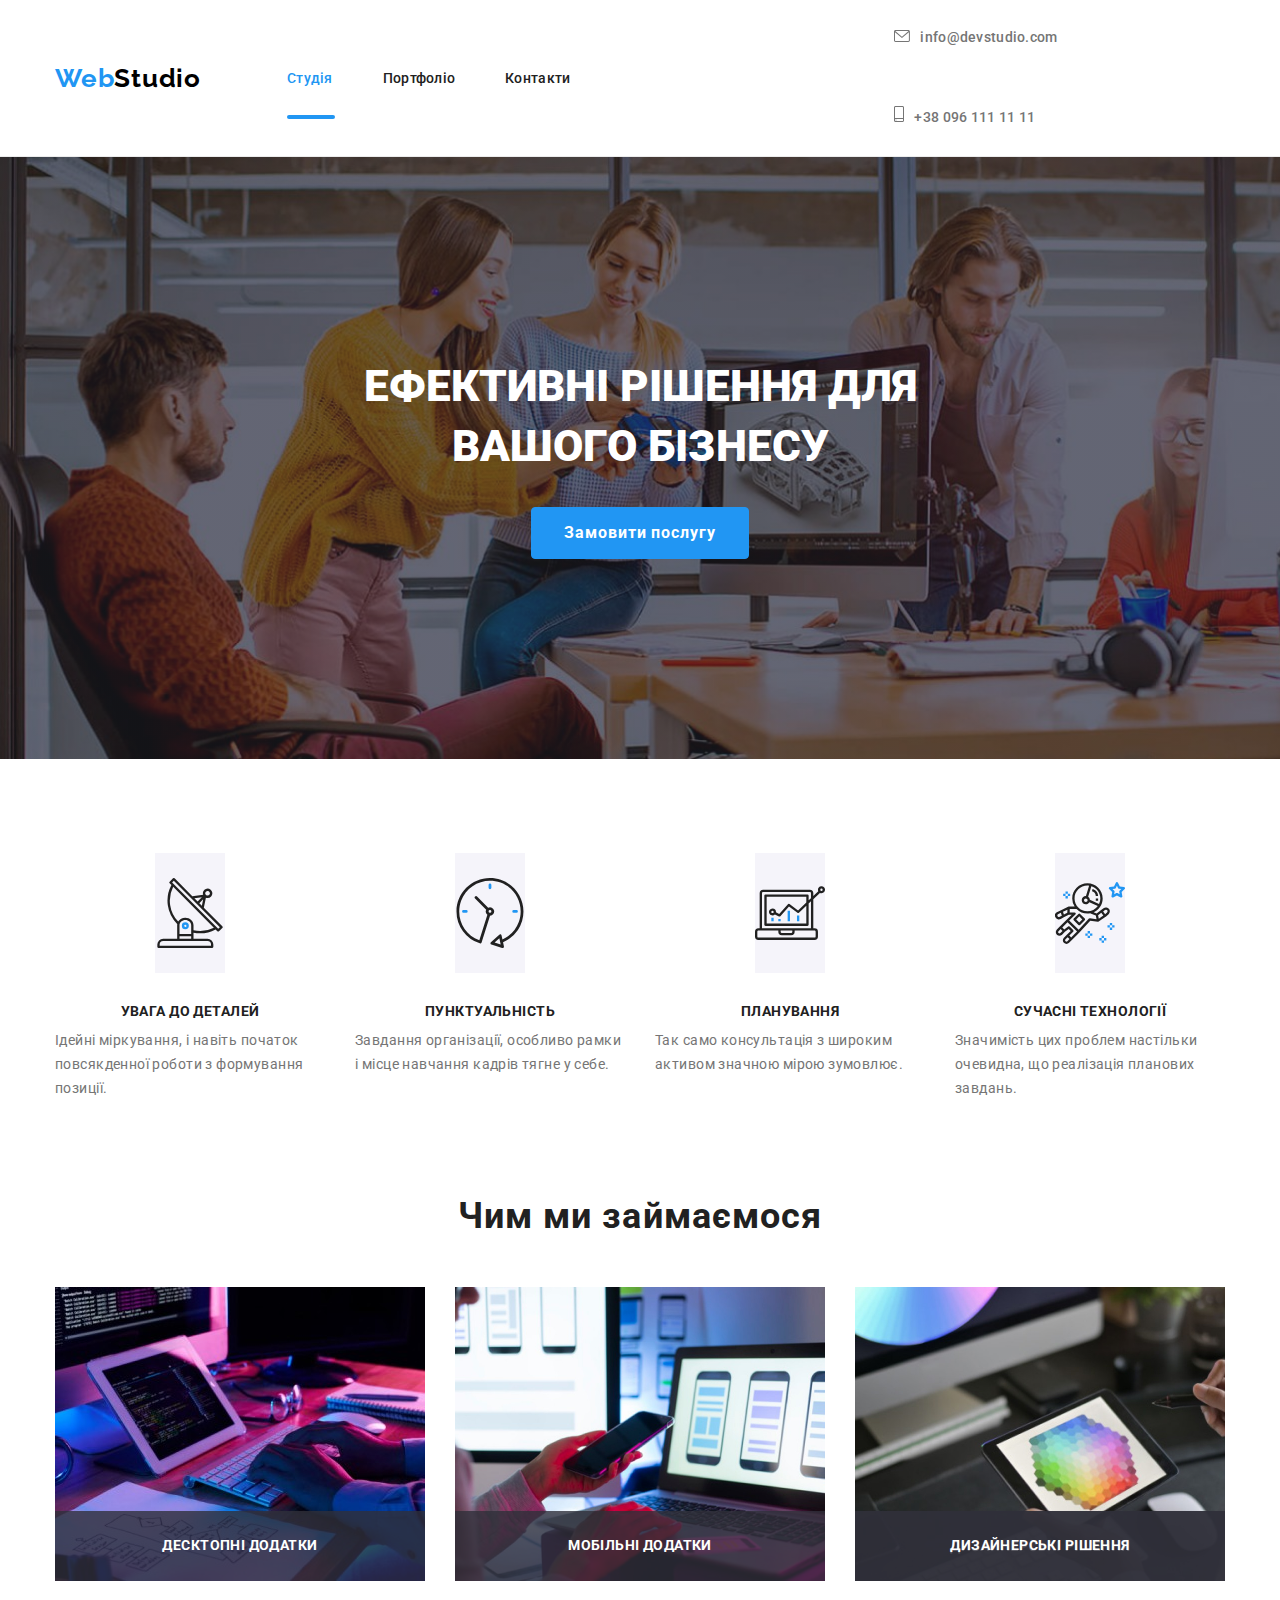
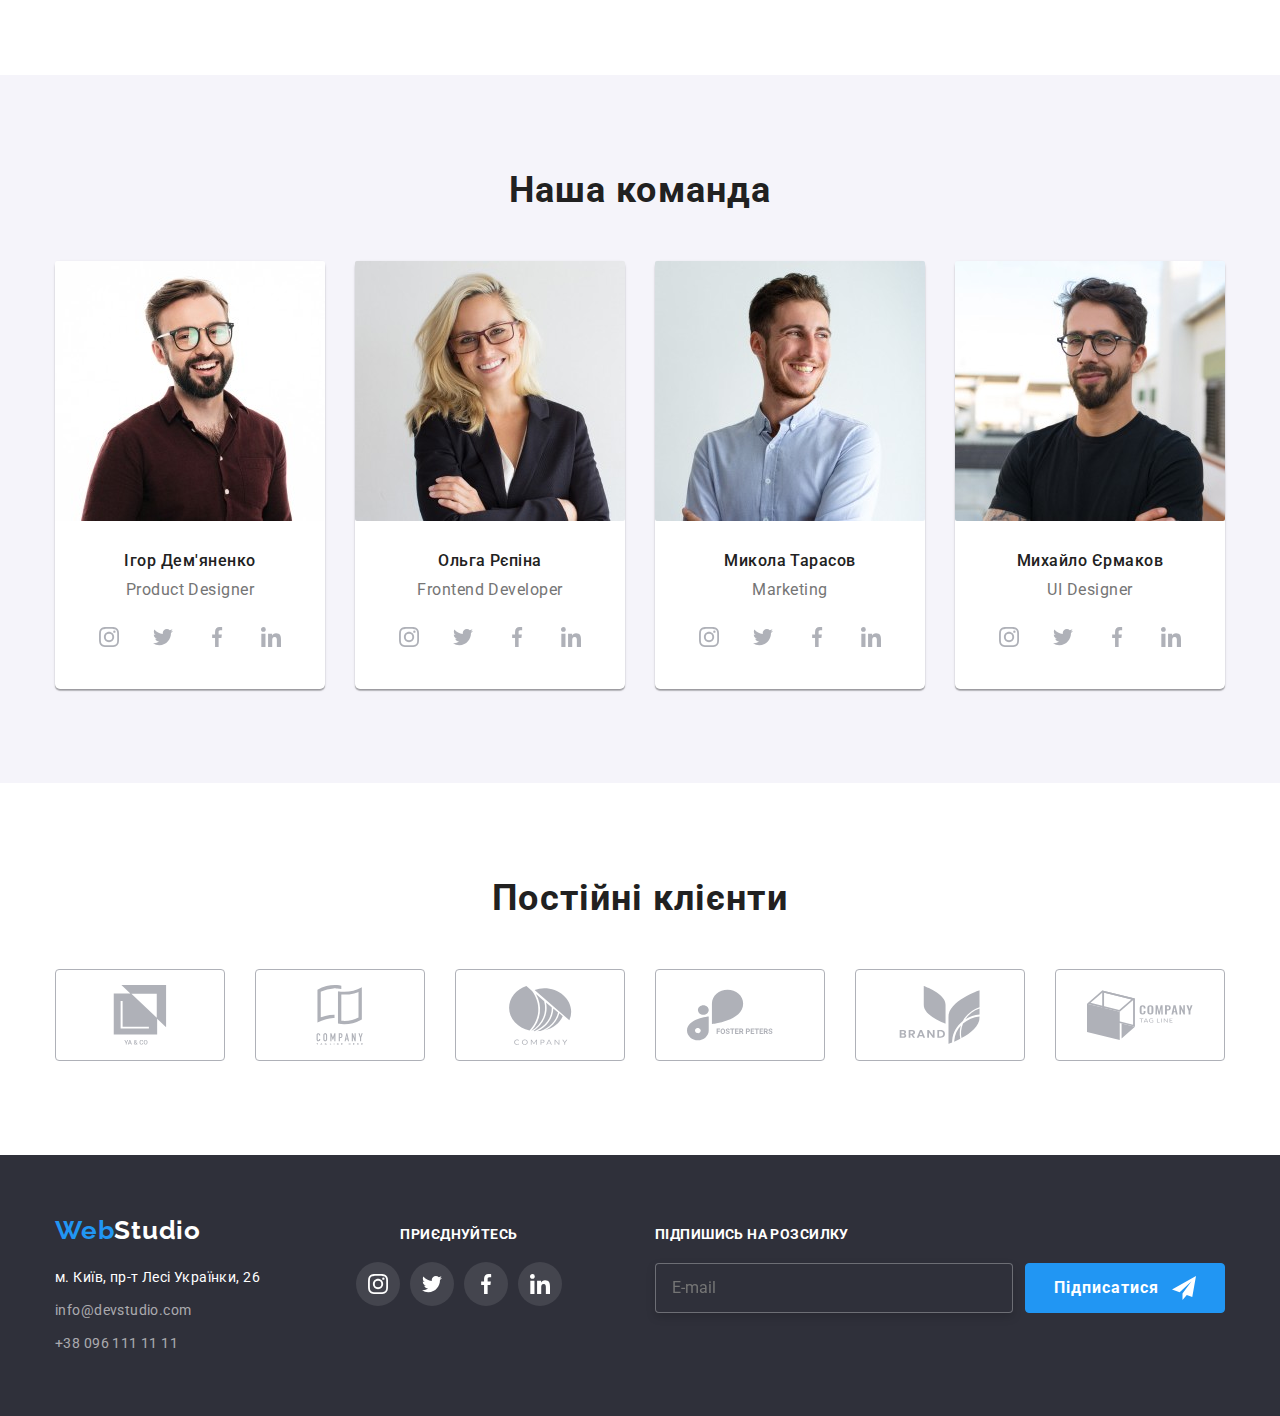
==== commit 3fc1987a: "08.01.23" ====
--- a/index.html
+++ b/index.html
@@ -42,7 +42,7 @@
         </nav>  
         <ul class="list mobile-address__list">
           <li class="mobile-address__item">
-            <a href="tel:+380961111111" class="link mobile-address__link--tel">38 096 111 11 11</a>
+            <a href="tel:+380961111111" class="link mobile-address__link--tel">+38 096 111 11 11</a>
           </li>
           <li class="mobile-address__item">
             <a href="mailto:info@devstudio.com" lang="en" class="link mobile-address__link--mail">info@devstudio.com</a>
--- a/css/main.min.css
+++ b/css/main.min.css
@@ -1 +1 @@
-:root{--logo-web: #2196F3;--header-logo-studio:hsl(0, 0%, 0%);--footer-logo-studio:#FFFFFF;--text-color:#212121;--text-color-2: #757575;--header-color: #ECECEC;--banner-background-color: #C4C4C4;--accent-color: #2196F3;--banner-text: #FFFFFF;--social-link-color: #F5F4FA;--social-link-color-2: rgba(255, 255, 255, 0.1);--button-hover: #188CE8;--footer-contacts-link:rgba(255, 255, 255, 0.6);--footer-addres:#FFFFFF;--team-background-color: #F5F4FA;--background-color:#FFFFFF;--footer-background-color: #2F303A;--social-icon:#AFB1B8;--social-icon-footer:#FFFFFF;--portfolio-button: #F5F4FA}img{display:block;max-width:100%;height:auto}body{font-family:"Roboto",sans-serif;color:var(--text-color);background-color:var(--background-color)}h1,h2,h3,h4,h5,h6,ul,li,p{margin-top:0px;margin-bottom:0px}.container{max-width:480px;margin-left:auto;margin-right:auto;padding-left:15px;padding-right:15px}@media screen and (min-width: 768px){.container{max-width:768px}}@media screen and (min-width: 1200px){.container{max-width:1200px}}.list{list-style:none;padding-left:0px}.link{list-style:none;text-decoration:none;font-style:normal;padding-left:0px}.hiden-title{position:absolute;white-space:nowrap;width:1px;height:1px;overflow:hidden;border:0;padding:0;clip:rect(0 0 0 0);-webkit-clip-path:inset(50%);clip-path:inset(50%);margin:-1px}.banner__button{font-family:inherit;font-weight:700;font-size:16px;line-height:1.88;text-align:center;letter-spacing:.06em;color:var(--banner-text);background-color:var(--accent-color);border:1px solid var(--accent-color);border-radius:4px;padding:10px 32px;cursor:pointer;display:-webkit-box;display:-ms-flexbox;display:flex;-webkit-box-align:center;-ms-flex-align:center;align-items:center;margin-top:30px;margin-left:auto;margin-right:auto;-webkit-transition:background-color 250ms cubic-bezier(0.4, 0, 0.2, 1),-webkit-box-shadow 250ms cubic-bezier(0.4, 0, 0.2, 1);transition:background-color 250ms cubic-bezier(0.4, 0, 0.2, 1),-webkit-box-shadow 250ms cubic-bezier(0.4, 0, 0.2, 1);transition:background-color 250ms cubic-bezier(0.4, 0, 0.2, 1),box-shadow 250ms cubic-bezier(0.4, 0, 0.2, 1);transition:background-color 250ms cubic-bezier(0.4, 0, 0.2, 1),box-shadow 250ms cubic-bezier(0.4, 0, 0.2, 1),-webkit-box-shadow 250ms cubic-bezier(0.4, 0, 0.2, 1)}.banner__button:hover,.banner__button:focus{background-color:var(--button-hover);-webkit-box-shadow:0px 4px 4px rgba(0,0,0,.15);box-shadow:0px 4px 4px rgba(0,0,0,.15)}.footer__button{width:200px;height:50px;border:1px solid var(--accent-color);background:var(--accent-color);border-radius:4px;margin-right:auto;margin-left:auto;display:-webkit-box;display:-ms-flexbox;display:flex;-webkit-box-align:center;-ms-flex-align:center;align-items:center;padding:10px 28px;-webkit-transition:background-color 250ms cubic-bezier(0.4, 0, 0.2, 1),-webkit-box-shadow 250ms cubic-bezier(0.4, 0, 0.2, 1);transition:background-color 250ms cubic-bezier(0.4, 0, 0.2, 1),-webkit-box-shadow 250ms cubic-bezier(0.4, 0, 0.2, 1);transition:background-color 250ms cubic-bezier(0.4, 0, 0.2, 1),box-shadow 250ms cubic-bezier(0.4, 0, 0.2, 1);transition:background-color 250ms cubic-bezier(0.4, 0, 0.2, 1),box-shadow 250ms cubic-bezier(0.4, 0, 0.2, 1),-webkit-box-shadow 250ms cubic-bezier(0.4, 0, 0.2, 1);position:relative;cursor:pointer;font-family:inherit;font-weight:700;font-size:16px;line-height:1.88;letter-spacing:.06em;color:var(--footer-addres)}.footer__button:hover,.footer__button:focus{-webkit-box-shadow:0px 4px 4px rgba(0,0,0,.15);box-shadow:0px 4px 4px rgba(0,0,0,.15);background-color:var(--button-hover)}@media screen and (min-width: 1200px){.footer__button{margin-left:0px}}.portfolio__button{font-family:inherit;font-weight:500;font-size:16px;line-height:1.62;text-align:center;letter-spacing:.03em;color:var(--text-color);background-color:var(--portfolio-button);cursor:pointer;padding:6px 22px 6px 22px;border-radius:6px;border:none;-webkit-transition:background-color 250ms cubic-bezier(0.4, 0, 0.2, 1),color 250ms cubic-bezier(0.4, 0, 0.2, 1),-webkit-box-shadow 250ms cubic-bezier(0.4, 0, 0.2, 1);transition:background-color 250ms cubic-bezier(0.4, 0, 0.2, 1),color 250ms cubic-bezier(0.4, 0, 0.2, 1),-webkit-box-shadow 250ms cubic-bezier(0.4, 0, 0.2, 1);transition:background-color 250ms cubic-bezier(0.4, 0, 0.2, 1),color 250ms cubic-bezier(0.4, 0, 0.2, 1),box-shadow 250ms cubic-bezier(0.4, 0, 0.2, 1);transition:background-color 250ms cubic-bezier(0.4, 0, 0.2, 1),color 250ms cubic-bezier(0.4, 0, 0.2, 1),box-shadow 250ms cubic-bezier(0.4, 0, 0.2, 1),-webkit-box-shadow 250ms cubic-bezier(0.4, 0, 0.2, 1)}.portfolio__button:hover,.portfolio__button:focus{background-color:var(--accent-color);color:var(--banner-text);-webkit-box-shadow:0px 1px 1px rgba(0,0,0,.12),0px 4px 4px rgba(0,0,0,.06),1px 4px 6px rgba(0,0,0,.16);box-shadow:0px 1px 1px rgba(0,0,0,.12),0px 4px 4px rgba(0,0,0,.06),1px 4px 6px rgba(0,0,0,.16)}.modal__close{position:absolute;cursor:pointer;top:8px;right:8px;width:30px;height:30px;border-radius:50%;background:rgba(0,0,0,0);border:1px solid rgba(0,0,0,.1);color:#000;display:-webkit-box;display:-ms-flexbox;display:flex;-webkit-box-pack:center;-ms-flex-pack:center;justify-content:center;-webkit-box-align:center;-ms-flex-align:center;align-items:center;-webkit-transition:color 250ms cubic-bezier(0.4, 0, 0.2, 1);transition:color 250ms cubic-bezier(0.4, 0, 0.2, 1)}.modal__close:hover,.modal__close:focus{color:var(--accent-color)}.close-icon{fill:currentColor}.modal__button{font-family:inherit;font-weight:700;font-size:16px;line-height:1.88;text-align:center;letter-spacing:.06em;color:var(--banner-text);background-color:var(--accent-color);border:1px solid var(--accent-color);border-radius:4px;padding:10px 52px;cursor:pointer;display:block;margin-left:auto;margin-right:auto;-webkit-transition:background-color 250ms cubic-bezier(0.4, 0, 0.2, 1),-webkit-box-shadow 250ms cubic-bezier(0.4, 0, 0.2, 1);transition:background-color 250ms cubic-bezier(0.4, 0, 0.2, 1),-webkit-box-shadow 250ms cubic-bezier(0.4, 0, 0.2, 1);transition:background-color 250ms cubic-bezier(0.4, 0, 0.2, 1),box-shadow 250ms cubic-bezier(0.4, 0, 0.2, 1);transition:background-color 250ms cubic-bezier(0.4, 0, 0.2, 1),box-shadow 250ms cubic-bezier(0.4, 0, 0.2, 1),-webkit-box-shadow 250ms cubic-bezier(0.4, 0, 0.2, 1)}.modal__button:hover,.modal__button:focus{background-color:var(--button-hover);-webkit-box-shadow:0px 4px 4px rgba(0,0,0,.15);box-shadow:0px 4px 4px rgba(0,0,0,.15)}.mobile__button{display:-webkit-inline-box;display:-ms-inline-flexbox;display:inline-flex;border:none;background-color:rgba(0,0,0,0);margin-left:276px;padding-top:10px;padding-bottom:10px}@media screen and (min-width: 768px){.mobile__button{display:none}}@media screen and (min-width: 1200px){.mobile__button{display:none}}.mobile__close{display:-webkit-box;display:-ms-flexbox;display:flex;-webkit-box-pack:center;-ms-flex-pack:center;justify-content:center;-webkit-box-align:center;-ms-flex-align:center;align-items:center;color:var(--text-color);cursor:pointer;width:40px;height:40px;margin-left:auto;-webkit-transition:color 250ms cubic-bezier(0.4, 0, 0.2, 1);transition:color 250ms cubic-bezier(0.4, 0, 0.2, 1);border:none;background-color:rgba(0,0,0,0)}.mobile__close:hover,.mobile__close:focus{color:var(--accent-color)}.section-title{font-size:28px;line-height:1.17;font-weight:700;text-align:center;letter-spacing:.03em;margin-bottom:30px}@media screen and (min-width: 768px){.section-title{font-size:28px;margin-bottom:30px}}@media screen and (min-width: 1200px){.section-title{font-size:36px;margin-bottom:50px}}.modal-backdrop{position:fixed;width:100%;height:100%;left:0px;top:0px;background:rgba(0,0,0,.2);opacity:1;-webkit-transition:opacity 250ms cubic-bezier(0.4, 0, 0.2, 1);transition:opacity 250ms cubic-bezier(0.4, 0, 0.2, 1)}.is-hidden{visibility:hidden;opacity:0;pointer-events:none}.modal-backdrop.is-hidden .modal{-webkit-transform:rotate(-180deg);transform:rotate(-180deg)}.modal{position:absolute;top:50%;left:50%;-webkit-transform:translate(-50%, -50%);transform:translate(-50%, -50%);padding:40px;background-color:#fff;-webkit-transition:-webkit-transform 250ms cubic-bezier(0.4, 0, 0.2, 1);transition:-webkit-transform 250ms cubic-bezier(0.4, 0, 0.2, 1);transition:transform 250ms cubic-bezier(0.4, 0, 0.2, 1);transition:transform 250ms cubic-bezier(0.4, 0, 0.2, 1), -webkit-transform 250ms cubic-bezier(0.4, 0, 0.2, 1);width:450px}@media screen and (min-width: 768px){.modal{width:450px}}@media screen and (min-width: 1200px){.modal{width:528px}}.modal__name{font-family:inherit;font-weight:700;font-size:20px;line-height:1.15;text-align:center;letter-spacing:.03em;display:-webkit-box;display:-ms-flexbox;display:flex;-webkit-box-pack:center;-ms-flex-pack:center;justify-content:center;margin-bottom:12px}.modal__label{font-family:inherit;font-weight:400;font-size:12px;line-height:1.17;letter-spacing:.01em;color:var(--text-color-2)}.modal__line{margin-bottom:10px}.modal__input{border:1px solid rgba(33,33,33,.2);border-radius:4px;width:100%;height:40px;display:block;padding:11px;padding-left:40px;outline:none;-webkit-transition:border 250ms cubic-bezier(0.4, 0, 0.2, 1);transition:border 250ms cubic-bezier(0.4, 0, 0.2, 1)}.modal__input:hover,.modal__input:focus{border-radius:4px;border:1px solid var(--accent-color)}.modal__input::-webkit-input-placeholder{font-family:inherit;font-weight:400;font-size:12px;line-height:1.17;letter-spacing:.01em;color:rgba(117,117,117,.5)}.modal__input::-moz-placeholder{font-family:inherit;font-weight:400;font-size:12px;line-height:1.17;letter-spacing:.01em;color:rgba(117,117,117,.5)}.modal__input:-ms-input-placeholder{font-family:inherit;font-weight:400;font-size:12px;line-height:1.17;letter-spacing:.01em;color:rgba(117,117,117,.5)}.modal__input::-ms-input-placeholder{font-family:inherit;font-weight:400;font-size:12px;line-height:1.17;letter-spacing:.01em;color:rgba(117,117,117,.5)}.modal__input::placeholder{font-family:inherit;font-weight:400;font-size:12px;line-height:1.17;letter-spacing:.01em;color:rgba(117,117,117,.5)}.modal__coment{height:120px;padding:12px 16px;resize:none}.modal__input:hover+.modal__icon,.modal__input:focus+.modal__icon{fill:var(--accent-color)}.modal__wrapper{position:relative;margin-top:4px;-webkit-transition:border 250ms cubic-bezier(0.4, 0, 0.2, 1),fill 250ms cubic-bezier(0.4, 0, 0.2, 1);transition:border 250ms cubic-bezier(0.4, 0, 0.2, 1),fill 250ms cubic-bezier(0.4, 0, 0.2, 1)}.modal__textarea{margin-bottom:20px;margin-top:4px}.modal__icon{position:absolute;left:15px;top:50%;-webkit-transform:translateY(-50%);transform:translateY(-50%);fill:#212121;-webkit-transition:fill 250ms cubic-bezier(0.4, 0, 0.2, 1);transition:fill 250ms cubic-bezier(0.4, 0, 0.2, 1)}.modal__checkbox,.modal__link{font-size:12px;font-family:inherit;font-weight:400;line-height:1.71;letter-spacing:.03em}@media screen and (min-width: 768px){.modal__checkbox,.modal__link{font-size:12px}}@media screen and (min-width: 1200px){.modal__checkbox,.modal__link{font-size:14px}}.modal__checkbox{color:var(--text-color-2);display:-webkit-box;display:-ms-flexbox;display:flex;-webkit-box-align:center;-ms-flex-align:center;align-items:center;-webkit-box-pack:center;-ms-flex-pack:center;justify-content:center}.modal__link{-webkit-text-decoration-line:underline;text-decoration-line:underline;color:var(--accent-color);margin-left:10px}.modal__agreement{margin-bottom:30px}.modal__checkbox .modal__mark{width:16px;height:15px;border:2px solid #212121;border-radius:2px;margin-right:7px;display:-webkit-box;display:-ms-flexbox;display:flex;-webkit-box-align:center;-ms-flex-align:center;align-items:center;-webkit-box-pack:center;-ms-flex-pack:center;justify-content:center;cursor:pointer}.modal__checkbox .checkbox-icon{fill:rgba(0,0,0,0)}.modal__agreement input:checked+.modal__checkbox .modal__mark{border:none;background-color:var(--accent-color)}.modal__agreement input:checked+.modal__checkbox .checkbox-icon{fill:var(--banner-text)}.logo{font-size:24px;line-height:1.17;font-family:"Raleway",sans-serif;font-weight:700;letter-spacing:.03em;text-decoration:none}@media screen and (min-width: 768px){.logo{font-size:24px;line-height:1.17}}@media screen and (min-width: 1200px){.logo{font-size:26px;line-height:1.19}}.logo__top{max-width:134px;padding-top:16px;padding-bottom:16px}@media screen and (min-width: 768px){.logo__top{max-width:134px;padding-top:0px;padding-bottom:0px;margin-right:87px}}@media screen and (min-width: 1200px){.logo__top{max-width:145px;padding-top:0px;padding-bottom:0px}}.logo_bottom{max-width:154px;margin-left:auto;margin-right:auto}@media screen and (min-width: 768px){.logo_bottom{max-width:154px;margin-left:0px;margin-right:0px}}@media screen and (min-width: 1200px){.logo_bottom{max-width:145px}}.logo__web{color:var(--logo-web)}.logo__header{color:var(--header-logo-studio);margin-right:93px}.logo__footer{color:var(--footer-logo-studio)}.header{border-bottom:1px solid var(--header-color)}.header__container{display:-webkit-box;display:-ms-flexbox;display:flex;-webkit-box-align:center;-ms-flex-align:center;align-items:center}.header__nav{display:-webkit-box;display:-ms-flexbox;display:flex;-webkit-box-align:center;-ms-flex-align:center;align-items:center}.header__hiden{display:none}@media screen and (min-width: 768px){.header__hiden{display:-webkit-box;display:-ms-flexbox;display:flex;-webkit-box-align:center;-ms-flex-align:center;align-items:center}}@media screen and (min-width: 1200px){.header__hiden{display:-webkit-box;display:-ms-flexbox;display:flex;-webkit-box-align:center;-ms-flex-align:center;align-items:center}}.link.current{color:var(--accent-color)}.studio-nav::after{content:" ";display:block;position:absolute;width:48px;height:4px;margin-top:28px;border-radius:2px;background-color:var(--accent-color)}.portfolio-nav::after{content:" ";display:block;position:absolute;width:78px;height:4px;margin-top:28px;border-radius:2px;background-color:var(--accent-color)}.header__list{display:-webkit-box;display:-ms-flexbox;display:flex;-webkit-box-align:center;-ms-flex-align:center;align-items:center;margin:0px 0px;margin-left:auto}@media screen and (min-width: 768px){.header__list-info{display:-webkit-box;display:-ms-flexbox;display:flex;-ms-flex-wrap:wrap;flex-wrap:wrap;margin-left:96px}}@media screen and (min-width: 1200px){.header__list-info{margin-left:324px}}.header__item:not(:first-child){margin-left:50px}.header__contacts:not(:first-child){margin-left:50px}@media screen and (min-width: 768px){.header__contacts:not(:first-child){margin-left:0px}}.header__link{font-weight:500;font-size:14px;line-height:1.14;letter-spacing:.02em;color:var(--text-color);-webkit-transition:color 250ms cubic-bezier(0.4, 0, 0.2, 1);transition:color 250ms cubic-bezier(0.4, 0, 0.2, 1)}.header__link:hover,.header__link:focus{color:var(--accent-color)}@media screen and (min-width: 768px){.header__link{padding-top:0px;padding-bottom:0px}}@media screen and (min-width: 1200px){.header__link{padding-top:32px;padding-bottom:32px}}.link-mail{color:var(--text-color-2)}@media screen and (min-width: 768px){.link-mail{padding-top:17.35px;padding-bottom:0px;margin-bottom:10px;font-size:12px}}@media screen and (min-width: 1200px){.link-mail{padding-top:30.05px;padding-bottom:30.05px;margin-bottom:0px;margin-right:30px;font-size:14px}}.link-tel{color:var(--text-color-2)}@media screen and (min-width: 768px){.link-tel{padding-bottom:17.35px;padding-top:0px;font-size:12px}}@media screen and (min-width: 1200px){.link-tel{padding-bottom:30.05px;padding-top:30.05px;font-size:14px}}.header__mail{width:16px;height:12px;margin-right:10px;fill:currentColor}.header__tel{width:10px;height:16px;margin-right:10px;fill:currentColor}.header__contacts{display:-webkit-box;display:-ms-flexbox;display:flex;-webkit-box-align:center;-ms-flex-align:center;align-items:center;text-align:center;white-space:nowrap}.mobile-container{position:fixed;top:0;left:0;width:100%;height:100%;-webkit-transform:translateX(100%);transform:translateX(100%);overflow-y:auto;z-index:1;background-color:var(--background-color);-webkit-box-shadow:0px 4px 8px rgba(0,0,0,.04),0px 2px 4px rgba(0,0,0,.08),0px 1px 3px rgba(0,0,0,.16);box-shadow:0px 4px 8px rgba(0,0,0,.04),0px 2px 4px rgba(0,0,0,.08),0px 1px 3px rgba(0,0,0,.16);-webkit-transition:-webkit-transform 250ms cubic-bezier(0.4, 0, 0.2, 1);transition:-webkit-transform 250ms cubic-bezier(0.4, 0, 0.2, 1);transition:transform 250ms cubic-bezier(0.4, 0, 0.2, 1);transition:transform 250ms cubic-bezier(0.4, 0, 0.2, 1), -webkit-transform 250ms cubic-bezier(0.4, 0, 0.2, 1)}.mobile-container.is-open{-webkit-transform:translateX(0);transform:translateX(0)}.mobile__modal{display:-webkit-box;display:-ms-flexbox;display:flex;-webkit-box-orient:vertical;-webkit-box-direction:normal;-ms-flex-direction:column;flex-direction:column;padding-right:15px;padding-left:40px;padding-bottom:48px;max-width:480px;margin:0 auto}.mobile__nav{margin-bottom:302px}.mobile-nav__link{display:-webkit-box;display:-ms-flexbox;display:flex;-webkit-box-orient:vertical;-webkit-box-direction:normal;-ms-flex-direction:column;flex-direction:column;gap:32px}.mobile-nav__item{font-weight:500;font-size:40px;line-height:1.175;letter-spacing:.02em}.nav__link{color:var(--text-color);-webkit-transition:color 250ms cubic-bezier(0.4, 0, 0.2, 1);transition:color 250ms cubic-bezier(0.4, 0, 0.2, 1)}.nav__link:hover,.nav__link:focus{color:var(--accent-color)}.mobile-address__list{display:-webkit-box;display:-ms-flexbox;display:flex;-ms-flex-wrap:wrap;flex-wrap:wrap;font-weight:500;letter-spacing:.02em;width:100%;gap:32px}.mobile-address__link--tel{font-size:34px;line-height:1.1764705882;color:var(--accent-color)}.mobile-address__link--mail{font-size:24px;line-height:1.1666666667;color:var(--text-color-2)}.mobile-socials__list{display:-webkit-box;display:-ms-flexbox;display:flex;-ms-flex-wrap:wrap;flex-wrap:wrap;gap:20px;margin-top:64px}.mobile-socials__item{position:relative}.mobile-socials__item:not(:last-child)::after{content:"";position:absolute;width:22px;height:1px;border-radius:2px;left:100%;bottom:50%;-webkit-transform:translate(-50% -50%);transform:translate(-50% -50%);background-color:rgba(33,33,33,.2);-webkit-transform:rotate(90deg);transform:rotate(90deg)}.mobile-socials__link{font-weight:500;line-height:1.3333333333;letter-spacing:.02em;color:var(--accent-color)}@media screen and (max-width: 479px){.mobile-socials__link{font-size:3.75vw}}@media screen and (min-width: 480px){.mobile-socials__link{font-size:18px}}.banner{padding-top:118px;padding-bottom:118px;max-width:1600px;margin-left:auto;margin-right:auto;background-color:var(--banner-background-color);background-size:cover;background-repeat:no-repeat;background-image:-webkit-gradient(linear, left top, left bottom, from(rgba(47, 48, 58, 0.4)), to(rgba(47, 48, 58, 0.4))),url(../images/banner/img-tel1x.jpg);background-image:linear-gradient(rgba(47, 48, 58, 0.4), rgba(47, 48, 58, 0.4)),url(../images/banner/img-tel1x.jpg)}@media screen and (min-device-pixel-ratio: 2),(-webkit-min-device-pixel-ratio: 2),(min-resolution: 192dpi),(min-resolution: 2dppx){.banner{background-image:-webkit-gradient(linear, left top, left bottom, from(rgba(47, 48, 58, 0.4)), to(rgba(47, 48, 58, 0.4))),url(../images/banner/img-tel2x.jpg);background-image:linear-gradient(rgba(47, 48, 58, 0.4), rgba(47, 48, 58, 0.4)),url(../images/banner/img-tel2x.jpg)}}@media screen and (min-width: 768px){.banner{padding-top:118px;padding-bottom:118px;background-image:-webkit-gradient(linear, left top, left bottom, from(rgba(47, 48, 58, 0.4)), to(rgba(47, 48, 58, 0.4))),url(../images/banner/img-tab1x.jpg);background-image:linear-gradient(rgba(47, 48, 58, 0.4), rgba(47, 48, 58, 0.4)),url(../images/banner/img-tab1x.jpg)}}@media screen and (min-width: 768px)and (min-device-pixel-ratio: 2),screen and (min-width: 768px)and (-webkit-min-device-pixel-ratio: 2),screen and (min-width: 768px)and (min-resolution: 192dpi),screen and (min-width: 768px)and (min-resolution: 2dppx){.banner{background-image:-webkit-gradient(linear, left top, left bottom, from(rgba(47, 48, 58, 0.4)), to(rgba(47, 48, 58, 0.4))),url(../images/banner/img-tab2x.jpg);background-image:linear-gradient(rgba(47, 48, 58, 0.4), rgba(47, 48, 58, 0.4)),url(../images/banner/img-tab2x.jpg)}}@media screen and (min-width: 1200px){.banner{padding-top:200px;padding-bottom:200px;background-image:-webkit-gradient(linear, left top, left bottom, from(rgba(47, 48, 58, 0.4)), to(rgba(47, 48, 58, 0.4))),url(../images/banner/img-des1x.jpg);background-image:linear-gradient(rgba(47, 48, 58, 0.4), rgba(47, 48, 58, 0.4)),url(../images/banner/img-des1x.jpg)}}@media screen and (min-width: 1200px)and (min-device-pixel-ratio: 2),screen and (min-width: 1200px)and (-webkit-min-device-pixel-ratio: 2),screen and (min-width: 1200px)and (min-resolution: 192dpi),screen and (min-width: 1200px)and (min-resolution: 2dppx){.banner{background-image:-webkit-gradient(linear, left top, left bottom, from(rgba(47, 48, 58, 0.4)), to(rgba(47, 48, 58, 0.4))),url(../images/banner/img-des2x.jpg);background-image:linear-gradient(rgba(47, 48, 58, 0.4), rgba(47, 48, 58, 0.4)),url(../images/banner/img-des2x.jpg)}}.banner__title{font-size:26px;line-height:1.62;font-weight:900;color:var(--banner-text);text-transform:uppercase;max-width:360px;text-align:center;margin-left:auto;margin-right:auto}@media screen and (min-width: 768px){.banner__title{font-size:26px;line-height:1.62;max-width:360px}}@media screen and (min-width: 1200px){.banner__title{font-size:44px;line-height:1.36;max-width:696px}}.features{padding-top:60px;padding-bottom:60px}@media screen and (min-width: 768px){.features{padding-top:60px;padding-bottom:60px}}@media screen and (min-width: 1200px){.features{padding-top:94px;padding-bottom:94px}}.features__list{display:block}@media screen and (min-width: 768px){.features__list{display:-webkit-box;display:-ms-flexbox;display:flex;-ms-flex-wrap:wrap;flex-wrap:wrap}}@media screen and (min-width: 1200px){.features__list{display:-webkit-box;display:-ms-flexbox;display:flex;-webkit-box-align:start;-ms-flex-align:start;align-items:flex-start}}.features__item{margin-bottom:30px;max-width:450px;-webkit-box-align:center;-ms-flex-align:center;align-items:center;justify-items:center}.features__item:nth-child(4){margin-bottom:0px}@media screen and (min-width: 768px){.features__item{margin-left:30px;margin-bottom:30px;max-width:354px}.features__item:nth-child(1){margin-left:0px}.features__item:nth-child(3){margin-left:0px}.features__item:nth-child(3){margin-bottom:0px}.features__item:nth-child(4){margin-bottom:0px}}@media screen and (min-width: 1200px){.features__item{max-width:270px}.features__item:nth-child(1){margin-left:0px}.features__item:nth-child(3){margin-left:30px}.features__item:nth-child(1){margin-bottom:0px}.features__item:nth-child(2){margin-bottom:0px}}.features__icon{height:120px;display:-webkit-box;display:-ms-flexbox;display:flex;-webkit-box-pack:center;-ms-flex-pack:center;justify-content:center;-webkit-box-align:center;-ms-flex-align:center;align-items:center;background-color:var(--team-background-color);margin-bottom:30px}.features__name{font-weight:700;font-size:14px;line-height:1.1428571429;letter-spacing:.03em;text-transform:uppercase;margin-bottom:10px;text-align:center}@media screen and (min-width: 768px){.features__name{text-align:start}}@media screen and (min-width: 1200px){.features__name{text-align:start}}.features__descr{font-size:14px;line-height:1.71;letter-spacing:.03em;color:var(--text-color-2)}.projects{display:none;padding-bottom:0px}@media screen and (min-width: 768px){.projects{display:none;padding-bottom:0px}}@media screen and (min-width: 1200px){.projects{display:-webkit-box;display:-ms-flexbox;display:flex;padding-bottom:94px}}.projects__list{display:-webkit-box;display:-ms-flexbox;display:flex}.projects__item{position:relative}.projects__item:first-child{margin-right:30px}.projects__item:last-child{margin-left:30px}.projects__overlay{position:absolute;bottom:0;width:100%;height:70px;display:-webkit-box;display:-ms-flexbox;display:flex;-webkit-box-pack:center;-ms-flex-pack:center;justify-content:center;-webkit-box-align:center;-ms-flex-align:center;align-items:center;background-color:rgba(47,48,58,.8)}.projects__overlay>p{font-weight:700;font-size:14px;line-height:1.14;letter-spacing:.03em;text-transform:uppercase;color:var(--banner-text)}.team{padding-top:60px;padding-bottom:60px;background-color:var(--team-background-color)}@media screen and (min-width: 768px){.team{padding-top:60px;padding-bottom:60px}}@media screen and (min-width: 1200px){.team{padding-top:94px;padding-bottom:94px}}.team__members{display:block}@media screen and (min-width: 768px){.team__members{display:-webkit-box;display:-ms-flexbox;display:flex;-ms-flex-wrap:wrap;flex-wrap:wrap}}@media screen and (min-width: 1200px){.team__members{display:-webkit-box;display:-ms-flexbox;display:flex;-webkit-box-align:start;-ms-flex-align:start;align-items:flex-start}}.team__list{margin-bottom:30px;max-width:450px;background-color:var(--background-color);-webkit-box-shadow:0px 1px 3px rgba(0,0,0,.12),0px 1px 1px rgba(0,0,0,.14),0px 2px 1px rgba(0,0,0,.2);box-shadow:0px 1px 3px rgba(0,0,0,.12),0px 1px 1px rgba(0,0,0,.14),0px 2px 1px rgba(0,0,0,.2);border-radius:0px 0px 4px 4px;border-radius:5px;text-align:center;flood-color:rgba(202,112,112,.547)}.team__list:nth-child(4){margin-bottom:0px}@media screen and (min-width: 768px){.team__list{margin-left:30px;margin-bottom:30px;max-width:354px}.team__list:nth-child(1){margin-left:0px}.team__list:nth-child(3){margin-left:0px}.team__list:nth-child(3){margin-bottom:0px}.team__list:nth-child(4){margin-bottom:0px}}@media screen and (min-width: 1200px){.team__list{margin-left:30px;margin-bottom:0px;max-width:270px}.team__list:first-child{margin-left:0px}.team__list:nth-child(3){margin-left:30px}}.team__photo{border-radius:2px}.team__about{padding-top:30px;padding-bottom:30px}.team__name{color:var(--text-color);font-weight:500;font-size:16px;line-height:1.1875;letter-spacing:.03em}.team__position{color:var(--text-color-2);font-size:16px;line-height:1.1875;letter-spacing:.03em;color:var(--text-color-2);margin-top:10px;margin-bottom:16px}.team__social{display:-webkit-box;display:-ms-flexbox;display:flex;-webkit-box-pack:center;-ms-flex-pack:center;justify-content:center}.team__social .team__icon:not(:last-child){margin-right:10px}.team__social .social-link{width:44px;height:44px;border-radius:50%;display:-webkit-box;display:-ms-flexbox;display:flex;-webkit-box-pack:center;-ms-flex-pack:center;justify-content:center;-webkit-box-align:center;-ms-flex-align:center;align-items:center;color:var(--social-icon);-webkit-transition:color 250ms cubic-bezier(0.4, 0, 0.2, 1),background-color 250ms cubic-bezier(0.4, 0, 0.2, 1);transition:color 250ms cubic-bezier(0.4, 0, 0.2, 1),background-color 250ms cubic-bezier(0.4, 0, 0.2, 1)}.team__social .social-link:hover,.team__social .social-link:focus{background-color:var(--accent-color);border-radius:50%;color:var(--social-link-color)}.team__social .social-icon{fill:currentColor}.client{padding-top:60px;padding-bottom:60px}@media screen and (min-width: 768px){.client{padding-top:60px;padding-bottom:60px}}@media screen and (min-width: 1200px){.client{padding-top:94px;padding-bottom:94px}}.client__list{display:-webkit-box;display:-ms-flexbox;display:flex;-ms-flex-wrap:wrap;flex-wrap:wrap}@media screen and (min-width: 768px){.client__list{-ms-flex-wrap:wrap;flex-wrap:wrap}}@media screen and (min-width: 1200px){.client__list{display:-webkit-box;display:-ms-flexbox;display:flex}}.client__item{width:calc((100% - 30px)/2);margin-right:30px;margin-bottom:30px}.client__item:nth-child(2){margin-right:0px}.client__item:nth-child(4){margin-right:0px}.client__item:nth-child(6){margin-right:0px}.client__item:nth-child(5){margin-bottom:0px}.client__item:nth-child(6){margin-bottom:0px}@media screen and (min-width: 768px){.client__item{width:calc((100% - 60px)/3);margin-right:30px;margin-bottom:30px}.client__item:nth-child(2){margin-right:30px}.client__item:nth-child(4){margin-right:30px}.client__item:nth-child(3){margin-right:0px}.client__item:nth-child(6){margin-right:0px}.client__item:nth-child(4){margin-bottom:0px}.client__item:nth-child(5){margin-bottom:0px}.client__item:nth-child(6){margin-bottom:0px}}@media screen and (min-width: 1200px){.client__item{width:calc((100% - 150px)/6);margin-right:30px}.client__item:nth-child(3){margin-right:30px}.client__item:nth-child(6){margin-right:0px}.client__item:nth-child(1){margin-bottom:0px}.client__item:nth-child(2){margin-bottom:0px}.client__item:nth-child(3){margin-bottom:0px}}.client__link{height:92px;display:-webkit-box;display:-ms-flexbox;display:flex;-webkit-box-pack:center;-ms-flex-pack:center;justify-content:center;-webkit-box-align:center;-ms-flex-align:center;align-items:center;border:1px solid #afb1b8;border-radius:4px;color:var(--social-icon);-webkit-transition:color 250ms cubic-bezier(0.4, 0, 0.2, 1),border 250ms cubic-bezier(0.4, 0, 0.2, 1);transition:color 250ms cubic-bezier(0.4, 0, 0.2, 1),border 250ms cubic-bezier(0.4, 0, 0.2, 1)}.client__link:hover,.client__link:focus{border:1px solid var(--accent-color);color:var(--accent-color)}@media screen and (min-width: 768px){.client__link{width:226px}}@media screen and (min-width: 1200px){.client__link{width:170px}}.client__icon{fill:currentColor}.footer{background-color:var(--footer-background-color);padding-top:60px;padding-bottom:60px}@media screen and (min-width: 768px){.footer__tablet{display:-webkit-box;display:-ms-flexbox;display:flex;-ms-flex-wrap:wrap;flex-wrap:wrap}}@media screen and (min-width: 1200px){.footer .container{display:-webkit-box;display:-ms-flexbox;display:flex;-webkit-box-align:baseline;-ms-flex-align:baseline;align-items:baseline}}.footer__address{display:-webkit-box;display:-ms-flexbox;display:flex;-webkit-box-orient:vertical;-webkit-box-direction:normal;-ms-flex-direction:column;flex-direction:column;-webkit-box-pack:center;-ms-flex-pack:center;justify-content:center;-webkit-box-align:center;-ms-flex-align:center;align-items:center;text-align:center;margin-bottom:60px}@media screen and (min-width: 768px){.footer__address{display:inline-block;-webkit-box-align:baseline;-ms-flex-align:baseline;align-items:baseline;margin-left:60px}}@media screen and (min-width: 1200px){.footer__address{-ms-flex-wrap:nowrap;flex-wrap:nowrap;-webkit-box-pack:justify;-ms-flex-pack:justify;justify-content:space-between;text-align:start;margin-left:0px;margin-right:70px;margin-bottom:0px}}address{margin-top:20px}.footer__item:not(:last-child){margin-bottom:9px}@media screen and (min-width: 1200px){.footer__item{width:231px}}.footer__contacts{font-size:14px;line-height:1.71;letter-spacing:.03em}.footer__addres{color:var(--footer-addres);-webkit-transition:color 250ms cubic-bezier(0.4, 0, 0.2, 1);transition:color 250ms cubic-bezier(0.4, 0, 0.2, 1)}.footer__addres:hover,.footer__addres:focus{color:var(--accent-color)}.footer__mail{color:var(--footer-contacts-link);-webkit-transition:color 250ms cubic-bezier(0.4, 0, 0.2, 1);transition:color 250ms cubic-bezier(0.4, 0, 0.2, 1)}.footer__mail:hover,.footer__mail:focus{color:var(--accent-color)}.footer__tel{color:var(--footer-contacts-link);-webkit-transition:color 250ms cubic-bezier(0.4, 0, 0.2, 1);transition:color 250ms cubic-bezier(0.4, 0, 0.2, 1)}.footer__tel:hover,.footer__tel:focus{color:var(--accent-color)}.footer__social{display:-webkit-box;display:-ms-flexbox;display:flex;-webkit-box-orient:vertical;-webkit-box-direction:normal;-ms-flex-direction:column;flex-direction:column;text-align:center;margin-bottom:60px}@media screen and (min-width: 768px){.footer__social{display:inline-block;margin-left:165px;margin-bottom:0px;position:absolute}}@media screen and (min-width: 1200px){.footer__social{position:unset;display:-webkit-box;display:-ms-flexbox;display:flex;margin-right:93px;margin-left:0px}}.social-title{font-family:inherit;font-weight:700;font-size:14px;line-height:1.1428571429;letter-spacing:.03em;text-transform:uppercase;color:var(--footer-addres);margin-bottom:20px}.footer__media{display:-webkit-box;display:-ms-flexbox;display:flex;-webkit-box-pack:center;-ms-flex-pack:center;justify-content:center;-webkit-box-align:center;-ms-flex-align:center;align-items:center}.footer__element{background:var(--social-link-color-2);border-radius:50%}.footer__element:not(:first-child){margin-left:10px}.footer__link{width:44px;height:44px;fill:var(--social-icon-footer);display:-webkit-box;display:-ms-flexbox;display:flex;-webkit-box-pack:center;-ms-flex-pack:center;justify-content:center;-webkit-box-align:center;-ms-flex-align:center;align-items:center;-webkit-transition:background-color 250ms cubic-bezier(0.4, 0, 0.2, 1);transition:background-color 250ms cubic-bezier(0.4, 0, 0.2, 1);border-radius:50%}.footer__link:hover,.footer__link:focus{background-color:var(--accent-color)}.footer__mailing{display:-webkit-box;display:-ms-flexbox;display:flex;-webkit-box-orient:vertical;-webkit-box-direction:normal;-ms-flex-direction:column;flex-direction:column}@media screen and (min-width: 1200px){.footer__mailing{-webkit-box-align:start;-ms-flex-align:start;align-items:flex-start;margin-right:auto}}.mailing-title{font-family:"Roboto";font-weight:700;font-size:14px;line-height:1.14;letter-spacing:.03em;text-transform:uppercase;color:var(--footer-addres);margin-bottom:20px;text-align:center}.email-input{display:block}@media screen and (min-width: 1200px){.email-input{display:-webkit-box;display:-ms-flexbox;display:flex;width:570px}}.mailing-input{width:358px;height:50px;background-color:var(--footer-background-color);border:1px solid rgba(255,255,255,.3);-webkit-filter:drop-shadow(0px 4px 4px rgba(0, 0, 0, 0.15));filter:drop-shadow(0px 4px 4px rgba(0, 0, 0, 0.15));border-radius:4px;margin-bottom:20px;display:-webkit-box;display:-ms-flexbox;display:flex;-ms-flex-wrap:wrap;flex-wrap:wrap;margin-right:auto;margin-left:auto;padding-top:15px;padding-bottom:15px;padding-left:16px;-webkit-transition:border 250ms cubic-bezier(0.4, 0, 0.2, 1);transition:border 250ms cubic-bezier(0.4, 0, 0.2, 1);outline:none;color:var(--footer-addres)}.mailing-input:focus{border:1px solid var(--accent-color)}@media screen and (min-width: 1200px){.mailing-input{margin-right:12px;margin-left:0px;margin-bottom:0px}}.mailing-icon{width:24px;height:24px;top:50%;-webkit-transform:translateY(-50%);transform:translateY(-50%);right:28px;fill:#fff;position:absolute;margin-left:10px}.portfolio{padding-top:60px;padding-bottom:60px}@media screen and (min-width: 768px){.portfolio{padding-top:60px;padding-bottom:60px}}@media screen and (min-width: 1200px){.portfolio{padding-top:94px;padding-bottom:94px}}.portfolio__list{display:-webkit-box;display:-ms-flexbox;display:flex;-webkit-box-pack:center;-ms-flex-pack:center;justify-content:center;margin-bottom:40px}@media screen and (min-width: 768px){.portfolio__list{display:-webkit-box;display:-ms-flexbox;display:flex;-webkit-box-pack:center;-ms-flex-pack:center;justify-content:center;margin-bottom:30px}}@media screen and (min-width: 1200px){.portfolio__list{display:-webkit-box;display:-ms-flexbox;display:flex;-webkit-box-pack:center;-ms-flex-pack:center;justify-content:center;margin-bottom:50px}}.portfolio__item:not(:first-child){margin-left:8px}.portfolio__project{display:-webkit-box;display:-ms-flexbox;display:flex;-ms-flex-wrap:wrap;flex-wrap:wrap}.portfolio__link{display:block;text-decoration:none;color:var(--text-color);-webkit-transition:-webkit-box-shadow 250ms cubic-bezier(0.4, 0, 0.2, 1);transition:-webkit-box-shadow 250ms cubic-bezier(0.4, 0, 0.2, 1);transition:box-shadow 250ms cubic-bezier(0.4, 0, 0.2, 1);transition:box-shadow 250ms cubic-bezier(0.4, 0, 0.2, 1), -webkit-box-shadow 250ms cubic-bezier(0.4, 0, 0.2, 1)}.portfolio__link:hover,.portfolio__link:focus{-webkit-box-shadow:0px 1px 1px rgba(0,0,0,.12),0px 4px 4px rgba(0,0,0,.06),1px 4px 6px rgba(0,0,0,.16);box-shadow:0px 1px 1px rgba(0,0,0,.12),0px 4px 4px rgba(0,0,0,.06),1px 4px 6px rgba(0,0,0,.16)}.portfolio__design{list-style:none}.portfolio__design:nth-child(2){margin-right:30px;margin-left:30px}.portfolio__design:nth-child(5){margin-right:30px;margin-left:30px}.portfolio__design:nth-child(8){margin-right:30px;margin-left:30px}.portfolio__design:nth-child(6){margin-top:30px;margin-bottom:30px}.portfolio__design:nth-child(4){margin-top:30px;margin-bottom:30px}.portfolio__design:nth-child(5){margin-top:30px;margin-bottom:30px}.portfolio__title{font-weight:700;font-size:18px;line-height:2;letter-spacing:.06em;margin-bottom:4px}.portfolio__type{color:var(--text-color-2);font-weight:400;font-size:16px;line-height:1.88;letter-spacing:.03em}.portfolio__about{padding-top:20px;padding-bottom:20px;padding-left:24px;padding-right:24px;border-left:1px solid #eee;border-right:1px solid #eee;border-bottom:1px solid #eee}.portfolio__box{position:relative;overflow:hidden}.portfolio__overlay{position:absolute;top:0;width:100%;height:101%;background-color:rgba(33,150,243,.9);-webkit-transition-property:-webkit-transform;transition-property:-webkit-transform;transition-property:transform;transition-property:transform, -webkit-transform;-webkit-transform:translateY(100%);transform:translateY(100%);-webkit-transition:-webkit-transform 250ms cubic-bezier(0.4, 0, 0.2, 1);transition:-webkit-transform 250ms cubic-bezier(0.4, 0, 0.2, 1);transition:transform 250ms cubic-bezier(0.4, 0, 0.2, 1);transition:transform 250ms cubic-bezier(0.4, 0, 0.2, 1), -webkit-transform 250ms cubic-bezier(0.4, 0, 0.2, 1)}.portfolio__overlay>p{font-family:inherit;font-weight:400;font-size:18px;line-height:1.56;letter-spacing:.03em;color:var(--banner-text);padding:63px 24px}.portfolio__link:hover .portfolio__overlay{-webkit-transform:translateY(0);transform:translateY(0)}/*# sourceMappingURL=main.min.css.map */+:root{--logo-web: #2196F3;--header-logo-studio:hsl(0, 0%, 0%);--footer-logo-studio:#FFFFFF;--text-color:#212121;--text-color-2: #757575;--header-color: #ECECEC;--banner-background-color: #C4C4C4;--accent-color: #2196F3;--banner-text: #FFFFFF;--social-link-color: #F5F4FA;--social-link-color-2: rgba(255, 255, 255, 0.1);--button-hover: #188CE8;--footer-contacts-link:rgba(255, 255, 255, 0.6);--footer-addres:#FFFFFF;--team-background-color: #F5F4FA;--background-color:#FFFFFF;--footer-background-color: #2F303A;--social-icon:#AFB1B8;--social-icon-footer:#FFFFFF;--portfolio-button: #F5F4FA}img{display:block;max-width:100%;height:auto}body{font-family:"Roboto",sans-serif;color:var(--text-color);background-color:var(--background-color)}h1,h2,h3,h4,h5,h6,ul,li,p{margin-top:0px;margin-bottom:0px}.container{margin-left:auto;margin-right:auto;padding-left:15px;padding-right:15px}@media screen and (min-width: 480px){.container{max-width:480px}}@media screen and (min-width: 768px){.container{max-width:768px}}@media screen and (min-width: 1200px){.container{max-width:1200px}}.list{list-style:none;padding-left:0px}.link{list-style:none;text-decoration:none;font-style:normal;padding-left:0px}.hiden-title{position:absolute;white-space:nowrap;width:1px;height:1px;overflow:hidden;border:0;padding:0;clip:rect(0 0 0 0);-webkit-clip-path:inset(50%);clip-path:inset(50%);margin:-1px}.banner__button{font-family:inherit;font-weight:700;font-size:16px;line-height:1.88;text-align:center;letter-spacing:.06em;color:var(--banner-text);background-color:var(--accent-color);border:1px solid var(--accent-color);border-radius:4px;padding:10px 32px;cursor:pointer;display:-webkit-box;display:-ms-flexbox;display:flex;-webkit-box-align:center;-ms-flex-align:center;align-items:center;margin-top:30px;margin-left:auto;margin-right:auto;-webkit-transition:background-color 250ms cubic-bezier(0.4, 0, 0.2, 1),-webkit-box-shadow 250ms cubic-bezier(0.4, 0, 0.2, 1);transition:background-color 250ms cubic-bezier(0.4, 0, 0.2, 1),-webkit-box-shadow 250ms cubic-bezier(0.4, 0, 0.2, 1);transition:background-color 250ms cubic-bezier(0.4, 0, 0.2, 1),box-shadow 250ms cubic-bezier(0.4, 0, 0.2, 1);transition:background-color 250ms cubic-bezier(0.4, 0, 0.2, 1),box-shadow 250ms cubic-bezier(0.4, 0, 0.2, 1),-webkit-box-shadow 250ms cubic-bezier(0.4, 0, 0.2, 1)}.banner__button:hover,.banner__button:focus{background-color:var(--button-hover);-webkit-box-shadow:0px 4px 4px rgba(0,0,0,.15);box-shadow:0px 4px 4px rgba(0,0,0,.15)}.footer__button{width:200px;height:50px;border:1px solid var(--accent-color);background:var(--accent-color);border-radius:4px;margin-right:auto;margin-left:auto;display:-webkit-box;display:-ms-flexbox;display:flex;-webkit-box-align:center;-ms-flex-align:center;align-items:center;padding:10px 28px;-webkit-transition:background-color 250ms cubic-bezier(0.4, 0, 0.2, 1),-webkit-box-shadow 250ms cubic-bezier(0.4, 0, 0.2, 1);transition:background-color 250ms cubic-bezier(0.4, 0, 0.2, 1),-webkit-box-shadow 250ms cubic-bezier(0.4, 0, 0.2, 1);transition:background-color 250ms cubic-bezier(0.4, 0, 0.2, 1),box-shadow 250ms cubic-bezier(0.4, 0, 0.2, 1);transition:background-color 250ms cubic-bezier(0.4, 0, 0.2, 1),box-shadow 250ms cubic-bezier(0.4, 0, 0.2, 1),-webkit-box-shadow 250ms cubic-bezier(0.4, 0, 0.2, 1);position:relative;cursor:pointer;font-family:inherit;font-weight:700;font-size:16px;line-height:1.88;letter-spacing:.06em;color:var(--footer-addres)}.footer__button:hover,.footer__button:focus{-webkit-box-shadow:0px 4px 4px rgba(0,0,0,.15);box-shadow:0px 4px 4px rgba(0,0,0,.15);background-color:var(--button-hover)}@media screen and (min-width: 1200px){.footer__button{margin-left:0px}}.portfolio__button{font-family:inherit;font-weight:500;font-size:16px;line-height:1.62;text-align:center;letter-spacing:.03em;color:var(--text-color);background-color:var(--portfolio-button);cursor:pointer;padding:6px 22px 6px 22px;border-radius:6px;border:none;-webkit-transition:background-color 250ms cubic-bezier(0.4, 0, 0.2, 1),color 250ms cubic-bezier(0.4, 0, 0.2, 1),-webkit-box-shadow 250ms cubic-bezier(0.4, 0, 0.2, 1);transition:background-color 250ms cubic-bezier(0.4, 0, 0.2, 1),color 250ms cubic-bezier(0.4, 0, 0.2, 1),-webkit-box-shadow 250ms cubic-bezier(0.4, 0, 0.2, 1);transition:background-color 250ms cubic-bezier(0.4, 0, 0.2, 1),color 250ms cubic-bezier(0.4, 0, 0.2, 1),box-shadow 250ms cubic-bezier(0.4, 0, 0.2, 1);transition:background-color 250ms cubic-bezier(0.4, 0, 0.2, 1),color 250ms cubic-bezier(0.4, 0, 0.2, 1),box-shadow 250ms cubic-bezier(0.4, 0, 0.2, 1),-webkit-box-shadow 250ms cubic-bezier(0.4, 0, 0.2, 1)}.portfolio__button:hover,.portfolio__button:focus{background-color:var(--accent-color);color:var(--banner-text);-webkit-box-shadow:0px 1px 1px rgba(0,0,0,.12),0px 4px 4px rgba(0,0,0,.06),1px 4px 6px rgba(0,0,0,.16);box-shadow:0px 1px 1px rgba(0,0,0,.12),0px 4px 4px rgba(0,0,0,.06),1px 4px 6px rgba(0,0,0,.16)}.modal__close{position:absolute;cursor:pointer;top:8px;right:8px;width:30px;height:30px;border-radius:50%;background:rgba(0,0,0,0);border:1px solid rgba(0,0,0,.1);color:#000;display:-webkit-box;display:-ms-flexbox;display:flex;-webkit-box-pack:center;-ms-flex-pack:center;justify-content:center;-webkit-box-align:center;-ms-flex-align:center;align-items:center;-webkit-transition:color 250ms cubic-bezier(0.4, 0, 0.2, 1);transition:color 250ms cubic-bezier(0.4, 0, 0.2, 1)}.modal__close:hover,.modal__close:focus{color:var(--accent-color)}.close-icon{fill:currentColor}.modal__button{font-family:inherit;font-weight:700;font-size:16px;line-height:1.88;text-align:center;letter-spacing:.06em;color:var(--banner-text);background-color:var(--accent-color);border:1px solid var(--accent-color);border-radius:4px;padding:10px 52px;cursor:pointer;display:block;margin-left:auto;margin-right:auto;-webkit-transition:background-color 250ms cubic-bezier(0.4, 0, 0.2, 1),-webkit-box-shadow 250ms cubic-bezier(0.4, 0, 0.2, 1);transition:background-color 250ms cubic-bezier(0.4, 0, 0.2, 1),-webkit-box-shadow 250ms cubic-bezier(0.4, 0, 0.2, 1);transition:background-color 250ms cubic-bezier(0.4, 0, 0.2, 1),box-shadow 250ms cubic-bezier(0.4, 0, 0.2, 1);transition:background-color 250ms cubic-bezier(0.4, 0, 0.2, 1),box-shadow 250ms cubic-bezier(0.4, 0, 0.2, 1),-webkit-box-shadow 250ms cubic-bezier(0.4, 0, 0.2, 1)}.modal__button:hover,.modal__button:focus{background-color:var(--button-hover);-webkit-box-shadow:0px 4px 4px rgba(0,0,0,.15);box-shadow:0px 4px 4px rgba(0,0,0,.15)}.mobile__button{display:-webkit-inline-box;display:-ms-inline-flexbox;display:inline-flex;border:none;background-color:rgba(0,0,0,0);margin-left:auto;padding-top:10px;padding-bottom:10px}@media screen and (min-width: 768px){.mobile__button{display:none}}@media screen and (min-width: 1200px){.mobile__button{display:none}}.mobile__close{display:-webkit-box;display:-ms-flexbox;display:flex;-webkit-box-pack:center;-ms-flex-pack:center;justify-content:center;-webkit-box-align:center;-ms-flex-align:center;align-items:center;color:var(--text-color);cursor:pointer;width:40px;height:40px;margin-left:auto;-webkit-transition:color 250ms cubic-bezier(0.4, 0, 0.2, 1);transition:color 250ms cubic-bezier(0.4, 0, 0.2, 1);border:none;background-color:rgba(0,0,0,0)}.mobile__close:hover,.mobile__close:focus{color:var(--accent-color)}.section-title{font-size:28px;line-height:1.17;font-weight:700;text-align:center;letter-spacing:.03em;margin-bottom:30px}@media screen and (min-width: 768px){.section-title{font-size:28px;margin-bottom:30px}}@media screen and (min-width: 1200px){.section-title{font-size:36px;margin-bottom:50px}}.modal-backdrop{position:fixed;width:100%;height:100%;left:0px;top:0px;background:rgba(0,0,0,.2);opacity:1;-webkit-transition:opacity 250ms cubic-bezier(0.4, 0, 0.2, 1);transition:opacity 250ms cubic-bezier(0.4, 0, 0.2, 1)}.is-hidden{visibility:hidden;opacity:0;pointer-events:none}.modal-backdrop.is-hidden .modal{-webkit-transform:rotate(-180deg);transform:rotate(-180deg)}.modal{position:absolute;top:50%;left:50%;-webkit-transform:translate(-50%, -50%);transform:translate(-50%, -50%);padding:40px;background-color:#fff;-webkit-transition:-webkit-transform 250ms cubic-bezier(0.4, 0, 0.2, 1);transition:-webkit-transform 250ms cubic-bezier(0.4, 0, 0.2, 1);transition:transform 250ms cubic-bezier(0.4, 0, 0.2, 1);transition:transform 250ms cubic-bezier(0.4, 0, 0.2, 1), -webkit-transform 250ms cubic-bezier(0.4, 0, 0.2, 1);height:100%;width:100%}@media screen and (min-width: 480px){.modal{width:450px}}@media screen and (min-width: 768px){.modal{width:450px}}@media screen and (min-width: 1200px){.modal{width:528px}}.modal__name{font-family:inherit;font-weight:700;font-size:20px;line-height:1.15;text-align:center;letter-spacing:.03em;display:-webkit-box;display:-ms-flexbox;display:flex;-webkit-box-pack:center;-ms-flex-pack:center;justify-content:center;margin-bottom:12px}.modal__label{font-family:inherit;font-weight:400;font-size:12px;line-height:1.17;letter-spacing:.01em;color:var(--text-color-2)}.modal__line{margin-bottom:10px}.modal__input{border:1px solid rgba(33,33,33,.2);border-radius:4px;width:100%;height:40px;display:block;padding:11px;padding-left:40px;outline:none;-webkit-transition:border 250ms cubic-bezier(0.4, 0, 0.2, 1);transition:border 250ms cubic-bezier(0.4, 0, 0.2, 1)}.modal__input:hover,.modal__input:focus{border-radius:4px;border:1px solid var(--accent-color)}.modal__input::-webkit-input-placeholder{font-family:inherit;font-weight:400;font-size:12px;line-height:1.17;letter-spacing:.01em;color:rgba(117,117,117,.5)}.modal__input::-moz-placeholder{font-family:inherit;font-weight:400;font-size:12px;line-height:1.17;letter-spacing:.01em;color:rgba(117,117,117,.5)}.modal__input:-ms-input-placeholder{font-family:inherit;font-weight:400;font-size:12px;line-height:1.17;letter-spacing:.01em;color:rgba(117,117,117,.5)}.modal__input::-ms-input-placeholder{font-family:inherit;font-weight:400;font-size:12px;line-height:1.17;letter-spacing:.01em;color:rgba(117,117,117,.5)}.modal__input::placeholder{font-family:inherit;font-weight:400;font-size:12px;line-height:1.17;letter-spacing:.01em;color:rgba(117,117,117,.5)}.modal__coment{height:120px;padding:12px 16px;resize:none}.modal__input:hover+.modal__icon,.modal__input:focus+.modal__icon{fill:var(--accent-color)}.modal__wrapper{position:relative;margin-top:4px;-webkit-transition:border 250ms cubic-bezier(0.4, 0, 0.2, 1),fill 250ms cubic-bezier(0.4, 0, 0.2, 1);transition:border 250ms cubic-bezier(0.4, 0, 0.2, 1),fill 250ms cubic-bezier(0.4, 0, 0.2, 1)}.modal__textarea{margin-bottom:20px;margin-top:4px}.modal__icon{position:absolute;left:15px;top:50%;-webkit-transform:translateY(-50%);transform:translateY(-50%);fill:#212121;-webkit-transition:fill 250ms cubic-bezier(0.4, 0, 0.2, 1);transition:fill 250ms cubic-bezier(0.4, 0, 0.2, 1)}.modal__checkbox,.modal__link{font-size:12px;font-family:inherit;font-weight:400;line-height:1.71;letter-spacing:.03em}@media screen and (min-width: 768px){.modal__checkbox,.modal__link{font-size:12px}}@media screen and (min-width: 1200px){.modal__checkbox,.modal__link{font-size:14px}}.modal__checkbox{color:var(--text-color-2);display:-webkit-box;display:-ms-flexbox;display:flex;-webkit-box-align:center;-ms-flex-align:center;align-items:center;-webkit-box-pack:center;-ms-flex-pack:center;justify-content:center}.modal__link{-webkit-text-decoration-line:underline;text-decoration-line:underline;color:var(--accent-color);margin-left:10px}.modal__agreement{margin-bottom:30px}.modal__checkbox .modal__mark{width:16px;height:15px;border:2px solid #212121;border-radius:2px;margin-right:7px;display:-webkit-box;display:-ms-flexbox;display:flex;-webkit-box-align:center;-ms-flex-align:center;align-items:center;-webkit-box-pack:center;-ms-flex-pack:center;justify-content:center;cursor:pointer}.modal__checkbox .checkbox-icon{fill:rgba(0,0,0,0)}.modal__agreement input:checked+.modal__checkbox .modal__mark{border:none;background-color:var(--accent-color)}.modal__agreement input:checked+.modal__checkbox .checkbox-icon{fill:var(--banner-text)}.logo{font-size:24px;line-height:1.17;font-family:"Raleway",sans-serif;font-weight:700;letter-spacing:.03em;text-decoration:none}@media screen and (min-width: 768px){.logo{font-size:24px;line-height:1.17}}@media screen and (min-width: 1200px){.logo{font-size:26px;line-height:1.19}}.logo__top{max-width:134px;padding-top:16px;padding-bottom:16px}@media screen and (min-width: 768px){.logo__top{max-width:134px;padding-top:0px;padding-bottom:0px;margin-right:87px}}@media screen and (min-width: 1200px){.logo__top{max-width:145px;padding-top:0px;padding-bottom:0px}}.logo_bottom{max-width:154px;margin-left:auto;margin-right:auto}@media screen and (min-width: 768px){.logo_bottom{max-width:154px;margin-left:0px;margin-right:0px}}@media screen and (min-width: 1200px){.logo_bottom{max-width:145px}}.logo__web{color:var(--logo-web)}.logo__header{color:var(--header-logo-studio);margin-right:93px}.logo__footer{color:var(--footer-logo-studio)}.header{border-bottom:1px solid var(--header-color)}.header__container{display:-webkit-box;display:-ms-flexbox;display:flex;-webkit-box-align:center;-ms-flex-align:center;align-items:center}.header__nav{display:-webkit-box;display:-ms-flexbox;display:flex;-webkit-box-align:center;-ms-flex-align:center;align-items:center}.header__hiden{display:none}@media screen and (min-width: 768px){.header__hiden{display:-webkit-box;display:-ms-flexbox;display:flex;-webkit-box-align:center;-ms-flex-align:center;align-items:center}}@media screen and (min-width: 1200px){.header__hiden{display:-webkit-box;display:-ms-flexbox;display:flex;-webkit-box-align:center;-ms-flex-align:center;align-items:center}}.link.current{color:var(--accent-color)}.studio-nav::after{content:" ";display:block;position:absolute;width:48px;height:4px;margin-top:28px;border-radius:2px;background-color:var(--accent-color)}.portfolio-nav::after{content:" ";display:block;position:absolute;width:78px;height:4px;margin-top:28px;border-radius:2px;background-color:var(--accent-color)}.header__list{display:-webkit-box;display:-ms-flexbox;display:flex;-webkit-box-align:center;-ms-flex-align:center;align-items:center;margin:0px 0px;margin-left:auto}@media screen and (min-width: 768px){.header__list-info{display:-webkit-box;display:-ms-flexbox;display:flex;-ms-flex-wrap:wrap;flex-wrap:wrap;margin-left:96px}}@media screen and (min-width: 1200px){.header__list-info{margin-left:324px}}.header__item:not(:first-child){margin-left:50px}.header__contacts:not(:first-child){margin-left:50px}@media screen and (min-width: 768px){.header__contacts:not(:first-child){margin-left:0px}}.header__link{font-weight:500;font-size:14px;line-height:1.14;letter-spacing:.02em;color:var(--text-color);-webkit-transition:color 250ms cubic-bezier(0.4, 0, 0.2, 1);transition:color 250ms cubic-bezier(0.4, 0, 0.2, 1)}.header__link:hover,.header__link:focus{color:var(--accent-color)}@media screen and (min-width: 768px){.header__link{padding-top:0px;padding-bottom:0px}}@media screen and (min-width: 1200px){.header__link{padding-top:32px;padding-bottom:32px}}.link-mail{color:var(--text-color-2)}@media screen and (min-width: 768px){.link-mail{padding-top:17.35px;padding-bottom:0px;margin-bottom:10px;font-size:12px}}@media screen and (min-width: 1200px){.link-mail{padding-top:30.05px;padding-bottom:30.05px;margin-bottom:0px;margin-right:30px;font-size:14px}}.link-tel{color:var(--text-color-2)}@media screen and (min-width: 768px){.link-tel{padding-bottom:17.35px;padding-top:0px;font-size:12px}}@media screen and (min-width: 1200px){.link-tel{padding-bottom:30.05px;padding-top:30.05px;font-size:14px}}.header__mail{width:16px;height:12px;margin-right:10px;fill:currentColor}.header__tel{width:10px;height:16px;margin-right:10px;fill:currentColor}.header__contacts{display:-webkit-box;display:-ms-flexbox;display:flex;-webkit-box-align:center;-ms-flex-align:center;align-items:center;text-align:center;white-space:nowrap}.mobile-container{position:fixed;top:0;left:0;width:100vw;-webkit-transform:translateX(200%);transform:translateX(200%);overflow-y:auto;z-index:1;background-color:var(--background-color);-webkit-box-shadow:0px 4px 8px rgba(0,0,0,.04),0px 2px 4px rgba(0,0,0,.08),0px 1px 3px rgba(0,0,0,.16);box-shadow:0px 4px 8px rgba(0,0,0,.04),0px 2px 4px rgba(0,0,0,.08),0px 1px 3px rgba(0,0,0,.16);-webkit-transition:-webkit-transform 250ms cubic-bezier(0.4, 0, 0.2, 1);transition:-webkit-transform 250ms cubic-bezier(0.4, 0, 0.2, 1);transition:transform 250ms cubic-bezier(0.4, 0, 0.2, 1);transition:transform 250ms cubic-bezier(0.4, 0, 0.2, 1), -webkit-transform 250ms cubic-bezier(0.4, 0, 0.2, 1)}.mobile-container.is-open{-webkit-transform:translateX(0);transform:translateX(0)}.mobile__modal{display:-webkit-box;display:-ms-flexbox;display:flex;-webkit-box-orient:vertical;-webkit-box-direction:normal;-ms-flex-direction:column;flex-direction:column;padding-right:15px;padding-left:40px;padding-bottom:48px;margin:0 auto}.mobile__nav{margin-bottom:40px}.mobile-nav__link{display:-webkit-box;display:-ms-flexbox;display:flex;-webkit-box-orient:vertical;-webkit-box-direction:normal;-ms-flex-direction:column;flex-direction:column;gap:32px}.mobile-nav__item{font-weight:500;font-size:40px;line-height:1.175;letter-spacing:.02em}.nav__link{color:var(--text-color);-webkit-transition:color 250ms cubic-bezier(0.4, 0, 0.2, 1);transition:color 250ms cubic-bezier(0.4, 0, 0.2, 1)}.nav__link:hover,.nav__link:focus{color:var(--accent-color)}.mobile-address__list{display:-webkit-box;display:-ms-flexbox;display:flex;-ms-flex-wrap:wrap;flex-wrap:wrap;font-weight:500;letter-spacing:.02em;width:100%;gap:32px}.mobile-address__link--tel{font-size:34px;line-height:1.1764705882;color:var(--accent-color)}.mobile-address__link--mail{font-size:24px;line-height:1.1666666667;color:var(--text-color-2)}.mobile-socials__list{display:-webkit-box;display:-ms-flexbox;display:flex;-ms-flex-wrap:wrap;flex-wrap:wrap;gap:20px;margin-top:64px}.mobile-socials__item{position:relative}.mobile-socials__item:not(:last-child)::after{content:"";position:absolute;width:22px;height:1px;border-radius:2px;left:100%;bottom:50%;-webkit-transform:translate(-50% -50%);transform:translate(-50% -50%);background-color:rgba(33,33,33,.2);-webkit-transform:rotate(90deg);transform:rotate(90deg)}.mobile-socials__link{font-weight:500;line-height:1.3333333333;letter-spacing:.02em;color:var(--accent-color)}@media screen and (max-width: 479px){.mobile-socials__link{font-size:3.75vw}}@media screen and (min-width: 480px){.mobile-socials__link{font-size:18px}}.banner{padding-top:118px;padding-bottom:118px;max-width:1600px;margin-left:auto;margin-right:auto;background-color:var(--banner-background-color);background-size:cover;background-repeat:no-repeat;background-image:-webkit-gradient(linear, left top, left bottom, from(rgba(47, 48, 58, 0.4)), to(rgba(47, 48, 58, 0.4))),url(../images/banner/img-tel1x.jpg);background-image:linear-gradient(rgba(47, 48, 58, 0.4), rgba(47, 48, 58, 0.4)),url(../images/banner/img-tel1x.jpg)}@media screen and (min-device-pixel-ratio: 2),(-webkit-min-device-pixel-ratio: 2),(min-resolution: 192dpi),(min-resolution: 2dppx){.banner{background-image:-webkit-gradient(linear, left top, left bottom, from(rgba(47, 48, 58, 0.4)), to(rgba(47, 48, 58, 0.4))),url(../images/banner/img-tel2x.jpg);background-image:linear-gradient(rgba(47, 48, 58, 0.4), rgba(47, 48, 58, 0.4)),url(../images/banner/img-tel2x.jpg)}}@media screen and (min-width: 768px){.banner{padding-top:118px;padding-bottom:118px;background-image:-webkit-gradient(linear, left top, left bottom, from(rgba(47, 48, 58, 0.4)), to(rgba(47, 48, 58, 0.4))),url(../images/banner/img-tab1x.jpg);background-image:linear-gradient(rgba(47, 48, 58, 0.4), rgba(47, 48, 58, 0.4)),url(../images/banner/img-tab1x.jpg)}}@media screen and (min-width: 768px)and (min-device-pixel-ratio: 2),screen and (min-width: 768px)and (-webkit-min-device-pixel-ratio: 2),screen and (min-width: 768px)and (min-resolution: 192dpi),screen and (min-width: 768px)and (min-resolution: 2dppx){.banner{background-image:-webkit-gradient(linear, left top, left bottom, from(rgba(47, 48, 58, 0.4)), to(rgba(47, 48, 58, 0.4))),url(../images/banner/img-tab2x.jpg);background-image:linear-gradient(rgba(47, 48, 58, 0.4), rgba(47, 48, 58, 0.4)),url(../images/banner/img-tab2x.jpg)}}@media screen and (min-width: 1200px){.banner{padding-top:200px;padding-bottom:200px;background-image:-webkit-gradient(linear, left top, left bottom, from(rgba(47, 48, 58, 0.4)), to(rgba(47, 48, 58, 0.4))),url(../images/banner/img-des1x.jpg);background-image:linear-gradient(rgba(47, 48, 58, 0.4), rgba(47, 48, 58, 0.4)),url(../images/banner/img-des1x.jpg)}}@media screen and (min-width: 1200px)and (min-device-pixel-ratio: 2),screen and (min-width: 1200px)and (-webkit-min-device-pixel-ratio: 2),screen and (min-width: 1200px)and (min-resolution: 192dpi),screen and (min-width: 1200px)and (min-resolution: 2dppx){.banner{background-image:-webkit-gradient(linear, left top, left bottom, from(rgba(47, 48, 58, 0.4)), to(rgba(47, 48, 58, 0.4))),url(../images/banner/img-des2x.jpg);background-image:linear-gradient(rgba(47, 48, 58, 0.4), rgba(47, 48, 58, 0.4)),url(../images/banner/img-des2x.jpg)}}.banner__title{font-size:26px;line-height:1.62;font-weight:900;color:var(--banner-text);text-transform:uppercase;max-width:360px;text-align:center;margin-left:auto;margin-right:auto}@media screen and (min-width: 768px){.banner__title{font-size:26px;line-height:1.62;max-width:360px}}@media screen and (min-width: 1200px){.banner__title{font-size:44px;line-height:1.36;max-width:696px}}.features{padding-top:60px;padding-bottom:60px}@media screen and (min-width: 768px){.features{padding-top:60px;padding-bottom:60px}}@media screen and (min-width: 1200px){.features{padding-top:94px;padding-bottom:94px}}.features__list{display:block}@media screen and (min-width: 768px){.features__list{display:-webkit-box;display:-ms-flexbox;display:flex;-ms-flex-wrap:wrap;flex-wrap:wrap}}@media screen and (min-width: 1200px){.features__list{display:-webkit-box;display:-ms-flexbox;display:flex;-webkit-box-align:start;-ms-flex-align:start;align-items:flex-start}}.features__item{margin-bottom:30px;max-width:450px;-webkit-box-align:center;-ms-flex-align:center;align-items:center;justify-items:center}.features__item:nth-child(4){margin-bottom:0px}@media screen and (min-width: 768px){.features__item{margin-left:30px;margin-bottom:30px;max-width:354px}.features__item:nth-child(1){margin-left:0px}.features__item:nth-child(3){margin-left:0px}.features__item:nth-child(3){margin-bottom:0px}.features__item:nth-child(4){margin-bottom:0px}}@media screen and (min-width: 1200px){.features__item{max-width:270px}.features__item:nth-child(1){margin-left:0px}.features__item:nth-child(3){margin-left:30px}.features__item:nth-child(1){margin-bottom:0px}.features__item:nth-child(2){margin-bottom:0px}}.features__icon{height:120px;display:-webkit-box;display:-ms-flexbox;display:flex;-webkit-box-pack:center;-ms-flex-pack:center;justify-content:center;-webkit-box-align:center;-ms-flex-align:center;align-items:center;background-color:var(--team-background-color);margin-bottom:30px}.features__name{font-weight:700;font-size:14px;line-height:1.1428571429;letter-spacing:.03em;text-transform:uppercase;margin-bottom:10px;text-align:center}@media screen and (min-width: 768px){.features__name{text-align:start}}@media screen and (min-width: 1200px){.features__name{text-align:start}}.features__descr{font-size:14px;line-height:1.71;letter-spacing:.03em;color:var(--text-color-2)}.projects{display:none;padding-bottom:0px}@media screen and (min-width: 768px){.projects{display:none;padding-bottom:0px}}@media screen and (min-width: 1200px){.projects{display:-webkit-box;display:-ms-flexbox;display:flex;padding-bottom:94px}}.projects__list{display:-webkit-box;display:-ms-flexbox;display:flex}.projects__item{position:relative}.projects__item:first-child{margin-right:30px}.projects__item:last-child{margin-left:30px}.projects__overlay{position:absolute;bottom:0;width:100%;height:70px;display:-webkit-box;display:-ms-flexbox;display:flex;-webkit-box-pack:center;-ms-flex-pack:center;justify-content:center;-webkit-box-align:center;-ms-flex-align:center;align-items:center;background-color:rgba(47,48,58,.8)}.projects__overlay>p{font-weight:700;font-size:14px;line-height:1.14;letter-spacing:.03em;text-transform:uppercase;color:var(--banner-text)}.team{padding-top:60px;padding-bottom:60px;background-color:var(--team-background-color)}@media screen and (min-width: 768px){.team{padding-top:60px;padding-bottom:60px}}@media screen and (min-width: 1200px){.team{padding-top:94px;padding-bottom:94px}}.team__members{display:block}@media screen and (min-width: 768px){.team__members{display:-webkit-box;display:-ms-flexbox;display:flex;-ms-flex-wrap:wrap;flex-wrap:wrap}}@media screen and (min-width: 1200px){.team__members{display:-webkit-box;display:-ms-flexbox;display:flex;-webkit-box-align:start;-ms-flex-align:start;align-items:flex-start}}.team__list{margin-bottom:30px;max-width:450px;background-color:var(--background-color);-webkit-box-shadow:0px 1px 3px rgba(0,0,0,.12),0px 1px 1px rgba(0,0,0,.14),0px 2px 1px rgba(0,0,0,.2);box-shadow:0px 1px 3px rgba(0,0,0,.12),0px 1px 1px rgba(0,0,0,.14),0px 2px 1px rgba(0,0,0,.2);border-radius:0px 0px 4px 4px;border-radius:5px;text-align:center;flood-color:rgba(202,112,112,.547)}.team__list:nth-child(4){margin-bottom:0px}@media screen and (min-width: 768px){.team__list{margin-left:30px;margin-bottom:30px;max-width:354px}.team__list:nth-child(1){margin-left:0px}.team__list:nth-child(3){margin-left:0px}.team__list:nth-child(3){margin-bottom:0px}.team__list:nth-child(4){margin-bottom:0px}}@media screen and (min-width: 1200px){.team__list{margin-left:30px;margin-bottom:0px;max-width:270px}.team__list:first-child{margin-left:0px}.team__list:nth-child(3){margin-left:30px}}.team__photo{border-radius:2px}.team__about{padding-top:30px;padding-bottom:30px}.team__name{color:var(--text-color);font-weight:500;font-size:16px;line-height:1.1875;letter-spacing:.03em}.team__position{color:var(--text-color-2);font-size:16px;line-height:1.1875;letter-spacing:.03em;color:var(--text-color-2);margin-top:10px;margin-bottom:16px}.team__social{display:-webkit-box;display:-ms-flexbox;display:flex;-webkit-box-pack:center;-ms-flex-pack:center;justify-content:center}.team__social .team__icon:not(:last-child){margin-right:10px}.team__social .social-link{width:44px;height:44px;border-radius:50%;display:-webkit-box;display:-ms-flexbox;display:flex;-webkit-box-pack:center;-ms-flex-pack:center;justify-content:center;-webkit-box-align:center;-ms-flex-align:center;align-items:center;color:var(--social-icon);-webkit-transition:color 250ms cubic-bezier(0.4, 0, 0.2, 1),background-color 250ms cubic-bezier(0.4, 0, 0.2, 1);transition:color 250ms cubic-bezier(0.4, 0, 0.2, 1),background-color 250ms cubic-bezier(0.4, 0, 0.2, 1)}.team__social .social-link:hover,.team__social .social-link:focus{background-color:var(--accent-color);border-radius:50%;color:var(--social-link-color)}.team__social .social-icon{fill:currentColor}.client{padding-top:60px;padding-bottom:60px}@media screen and (min-width: 768px){.client{padding-top:60px;padding-bottom:60px}}@media screen and (min-width: 1200px){.client{padding-top:94px;padding-bottom:94px}}.client__list{display:-webkit-box;display:-ms-flexbox;display:flex;-ms-flex-wrap:wrap;flex-wrap:wrap}@media screen and (min-width: 768px){.client__list{-ms-flex-wrap:wrap;flex-wrap:wrap}}@media screen and (min-width: 1200px){.client__list{display:-webkit-box;display:-ms-flexbox;display:flex}}.client__item{width:calc((100% - 30px)/2);margin-right:30px;margin-bottom:30px}.client__item:nth-child(2){margin-right:0px}.client__item:nth-child(4){margin-right:0px}.client__item:nth-child(6){margin-right:0px}.client__item:nth-child(5){margin-bottom:0px}.client__item:nth-child(6){margin-bottom:0px}@media screen and (min-width: 768px){.client__item{width:calc((100% - 60px)/3);margin-right:30px;margin-bottom:30px}.client__item:nth-child(2){margin-right:30px}.client__item:nth-child(4){margin-right:30px}.client__item:nth-child(3){margin-right:0px}.client__item:nth-child(6){margin-right:0px}.client__item:nth-child(4){margin-bottom:0px}.client__item:nth-child(5){margin-bottom:0px}.client__item:nth-child(6){margin-bottom:0px}}@media screen and (min-width: 1200px){.client__item{width:calc((100% - 150px)/6);margin-right:30px}.client__item:nth-child(3){margin-right:30px}.client__item:nth-child(6){margin-right:0px}.client__item:nth-child(1){margin-bottom:0px}.client__item:nth-child(2){margin-bottom:0px}.client__item:nth-child(3){margin-bottom:0px}}.client__link{height:92px;display:-webkit-box;display:-ms-flexbox;display:flex;-webkit-box-pack:center;-ms-flex-pack:center;justify-content:center;-webkit-box-align:center;-ms-flex-align:center;align-items:center;border:1px solid #afb1b8;border-radius:4px;color:var(--social-icon);-webkit-transition:color 250ms cubic-bezier(0.4, 0, 0.2, 1),border 250ms cubic-bezier(0.4, 0, 0.2, 1);transition:color 250ms cubic-bezier(0.4, 0, 0.2, 1),border 250ms cubic-bezier(0.4, 0, 0.2, 1)}.client__link:hover,.client__link:focus{border:1px solid var(--accent-color);color:var(--accent-color)}@media screen and (min-width: 768px){.client__link{width:226px}}@media screen and (min-width: 1200px){.client__link{width:170px}}.client__icon{fill:currentColor}.footer{background-color:var(--footer-background-color);padding-top:60px;padding-bottom:60px}@media screen and (min-width: 768px){.footer__tablet{display:-webkit-box;display:-ms-flexbox;display:flex;-ms-flex-wrap:wrap;flex-wrap:wrap}}@media screen and (min-width: 1200px){.footer .container{display:-webkit-box;display:-ms-flexbox;display:flex;-webkit-box-align:baseline;-ms-flex-align:baseline;align-items:baseline}}.footer__address{display:-webkit-box;display:-ms-flexbox;display:flex;-webkit-box-orient:vertical;-webkit-box-direction:normal;-ms-flex-direction:column;flex-direction:column;-webkit-box-pack:center;-ms-flex-pack:center;justify-content:center;-webkit-box-align:center;-ms-flex-align:center;align-items:center;text-align:center;margin-bottom:60px}@media screen and (min-width: 768px){.footer__address{display:inline-block;-webkit-box-align:baseline;-ms-flex-align:baseline;align-items:baseline;margin-left:60px}}@media screen and (min-width: 1200px){.footer__address{-ms-flex-wrap:nowrap;flex-wrap:nowrap;-webkit-box-pack:justify;-ms-flex-pack:justify;justify-content:space-between;text-align:start;margin-left:0px;margin-right:70px;margin-bottom:0px}}address{margin-top:20px}.footer__item:not(:last-child){margin-bottom:9px}@media screen and (min-width: 1200px){.footer__item{width:231px}}.footer__contacts{font-size:14px;line-height:1.71;letter-spacing:.03em}.footer__addres{color:var(--footer-addres);-webkit-transition:color 250ms cubic-bezier(0.4, 0, 0.2, 1);transition:color 250ms cubic-bezier(0.4, 0, 0.2, 1)}.footer__addres:hover,.footer__addres:focus{color:var(--accent-color)}.footer__mail{color:var(--footer-contacts-link);-webkit-transition:color 250ms cubic-bezier(0.4, 0, 0.2, 1);transition:color 250ms cubic-bezier(0.4, 0, 0.2, 1)}.footer__mail:hover,.footer__mail:focus{color:var(--accent-color)}.footer__tel{color:var(--footer-contacts-link);-webkit-transition:color 250ms cubic-bezier(0.4, 0, 0.2, 1);transition:color 250ms cubic-bezier(0.4, 0, 0.2, 1)}.footer__tel:hover,.footer__tel:focus{color:var(--accent-color)}.footer__social{display:-webkit-box;display:-ms-flexbox;display:flex;-webkit-box-orient:vertical;-webkit-box-direction:normal;-ms-flex-direction:column;flex-direction:column;text-align:center;margin-bottom:60px}@media screen and (min-width: 768px){.footer__social{display:inline-block;margin-left:165px;margin-bottom:0px;position:absolute}}@media screen and (min-width: 1200px){.footer__social{position:unset;display:-webkit-box;display:-ms-flexbox;display:flex;margin-right:93px;margin-left:0px}}.social-title{font-family:inherit;font-weight:700;font-size:14px;line-height:1.1428571429;letter-spacing:.03em;text-transform:uppercase;color:var(--footer-addres);margin-bottom:20px}.footer__media{display:-webkit-box;display:-ms-flexbox;display:flex;-webkit-box-pack:center;-ms-flex-pack:center;justify-content:center;-webkit-box-align:center;-ms-flex-align:center;align-items:center}.footer__element{background:var(--social-link-color-2);border-radius:50%}.footer__element:not(:first-child){margin-left:10px}.footer__link{width:44px;height:44px;fill:var(--social-icon-footer);display:-webkit-box;display:-ms-flexbox;display:flex;-webkit-box-pack:center;-ms-flex-pack:center;justify-content:center;-webkit-box-align:center;-ms-flex-align:center;align-items:center;-webkit-transition:background-color 250ms cubic-bezier(0.4, 0, 0.2, 1);transition:background-color 250ms cubic-bezier(0.4, 0, 0.2, 1);border-radius:50%}.footer__link:hover,.footer__link:focus{background-color:var(--accent-color)}.footer__mailing{display:-webkit-box;display:-ms-flexbox;display:flex;-webkit-box-orient:vertical;-webkit-box-direction:normal;-ms-flex-direction:column;flex-direction:column}@media screen and (min-width: 1200px){.footer__mailing{-webkit-box-align:start;-ms-flex-align:start;align-items:flex-start;margin-right:auto}}.mailing-title{font-family:"Roboto";font-weight:700;font-size:14px;line-height:1.14;letter-spacing:.03em;text-transform:uppercase;color:var(--footer-addres);margin-bottom:20px;text-align:center}.email-input{display:block}@media screen and (min-width: 1200px){.email-input{display:-webkit-box;display:-ms-flexbox;display:flex;width:570px}}.mailing-input{width:290px;height:50px;background-color:var(--footer-background-color);border:1px solid rgba(255,255,255,.3);-webkit-filter:drop-shadow(0px 4px 4px rgba(0, 0, 0, 0.15));filter:drop-shadow(0px 4px 4px rgba(0, 0, 0, 0.15));border-radius:4px;margin-bottom:20px;display:-webkit-box;display:-ms-flexbox;display:flex;-ms-flex-wrap:wrap;flex-wrap:wrap;margin-right:auto;margin-left:auto;padding-top:15px;padding-bottom:15px;padding-left:16px;-webkit-transition:border 250ms cubic-bezier(0.4, 0, 0.2, 1);transition:border 250ms cubic-bezier(0.4, 0, 0.2, 1);outline:none;color:var(--footer-addres)}.mailing-input:focus{border:1px solid var(--accent-color)}@media screen and (min-width: 480px){.mailing-input{width:450px}}@media screen and (min-width: 768px){.mailing-input{width:450px}}@media screen and (min-width: 1200px){.mailing-input{width:358px;margin-right:12px;margin-left:0px;margin-bottom:0px}}.mailing-icon{width:24px;height:24px;top:50%;-webkit-transform:translateY(-50%);transform:translateY(-50%);right:28px;fill:#fff;position:absolute;margin-left:10px}.portfolio{padding-top:60px;padding-bottom:60px}@media screen and (min-width: 768px){.portfolio{padding-top:60px;padding-bottom:60px}}@media screen and (min-width: 1200px){.portfolio{padding-top:94px;padding-bottom:94px}}.portfolio__list{display:-webkit-box;display:-ms-flexbox;display:flex;-ms-flex-wrap:wrap;flex-wrap:wrap;margin-bottom:40px}@media screen and (min-width: 768px){.portfolio__list{display:-webkit-box;display:-ms-flexbox;display:flex;-webkit-box-pack:center;-ms-flex-pack:center;justify-content:center;margin-bottom:30px}}@media screen and (min-width: 1200px){.portfolio__list{display:-webkit-box;display:-ms-flexbox;display:flex;-webkit-box-pack:center;-ms-flex-pack:center;justify-content:center;margin-bottom:50px}}.portfolio__item:not(:first-child){margin-left:8px}.portfolio__item:not(:first-child):nth-child(3){margin-right:80px}.portfolio__item:not(:first-child):nth-child(4){margin-left:0px;margin-top:15px}.portfolio__item:not(:first-child):nth-child(5){margin-top:15px}@media screen and (min-width: 768px){.portfolio__item:not(:first-child):nth-child(3){margin-right:0px}.portfolio__item:not(:first-child):nth-child(4){margin-left:8px;margin-top:0px}.portfolio__item:not(:first-child):nth-child(5){margin-top:0px}}.portfolio__project{display:block}@media screen and (min-width: 768px){.portfolio__project{display:-webkit-box;display:-ms-flexbox;display:flex;-ms-flex-wrap:wrap;flex-wrap:wrap}}@media screen and (min-width: 1200px){.portfolio__project{display:-webkit-box;display:-ms-flexbox;display:flex;-ms-flex-wrap:wrap;flex-wrap:wrap}}.portfolio__link{display:block;text-decoration:none;color:var(--text-color);-webkit-transition:-webkit-box-shadow 250ms cubic-bezier(0.4, 0, 0.2, 1);transition:-webkit-box-shadow 250ms cubic-bezier(0.4, 0, 0.2, 1);transition:box-shadow 250ms cubic-bezier(0.4, 0, 0.2, 1);transition:box-shadow 250ms cubic-bezier(0.4, 0, 0.2, 1), -webkit-box-shadow 250ms cubic-bezier(0.4, 0, 0.2, 1)}.portfolio__link:hover,.portfolio__link:focus{-webkit-box-shadow:0px 1px 1px rgba(0,0,0,.12),0px 4px 4px rgba(0,0,0,.06),1px 4px 6px rgba(0,0,0,.16);box-shadow:0px 1px 1px rgba(0,0,0,.12),0px 4px 4px rgba(0,0,0,.06),1px 4px 6px rgba(0,0,0,.16)}.portfolio__design{max-width:450px;list-style:none}.portfolio__design:not(:last-child){margin-bottom:30px}@media screen and (min-width: 768px){.portfolio__design{max-width:354px}.portfolio__design:nth-child(1){margin-right:30px;margin-left:0px}.portfolio__design:nth-child(2){margin-right:0px;margin-left:0px}.portfolio__design:nth-child(3){margin-right:30px;margin-left:0px}.portfolio__design:nth-child(4){margin-right:0px;margin-left:0px}.portfolio__design:nth-child(5){margin-right:30px;margin-left:0px}.portfolio__design:nth-child(6){margin-right:0px;margin-left:0px}.portfolio__design:nth-child(7){margin-right:30px;margin-left:0px}.portfolio__design:nth-child(8){margin-right:0px;margin-left:0px}}@media screen and (min-width: 1200px){.portfolio__design{max-width:370px}.portfolio__design:nth-child(2){margin-right:30px;margin-left:0px}.portfolio__design:nth-child(3){margin-right:0px;margin-left:0px}.portfolio__design:nth-child(5){margin-right:30px;margin-left:30px}.portfolio__design:nth-child(8){margin-right:30px;margin-left:0px}.portfolio__design:nth-child(6){margin-top:30px;margin-bottom:30px}.portfolio__design:nth-child(4){margin-top:30px;margin-bottom:30px}.portfolio__design:nth-child(5){margin-top:30px;margin-bottom:30px}}.portfolio__title{font-weight:700;font-size:18px;line-height:2;letter-spacing:.06em;margin-bottom:4px}.portfolio__type{color:var(--text-color-2);font-weight:400;font-size:16px;line-height:1.88;letter-spacing:.03em}.portfolio__about{padding-top:20px;padding-bottom:20px;padding-left:24px;padding-right:24px;border-left:1px solid #eee;border-right:1px solid #eee;border-bottom:1px solid #eee}@media screen and (min-width: 768px){.portfolio__about-1{padding-bottom:57px}}@media screen and (min-width: 1200px){.portfolio__about-1{padding-bottom:20px}}.portfolio__box{position:relative;overflow:hidden}.portfolio__overlay{position:absolute;top:0;width:100%;height:101%;background-color:rgba(33,150,243,.9);-webkit-transition-property:-webkit-transform;transition-property:-webkit-transform;transition-property:transform;transition-property:transform, -webkit-transform;-webkit-transform:translateY(100%);transform:translateY(100%);-webkit-transition:-webkit-transform 250ms cubic-bezier(0.4, 0, 0.2, 1);transition:-webkit-transform 250ms cubic-bezier(0.4, 0, 0.2, 1);transition:transform 250ms cubic-bezier(0.4, 0, 0.2, 1);transition:transform 250ms cubic-bezier(0.4, 0, 0.2, 1), -webkit-transform 250ms cubic-bezier(0.4, 0, 0.2, 1)}.portfolio__overlay>p{font-family:inherit;font-weight:400;font-size:18px;line-height:1.56;letter-spacing:.03em;color:var(--banner-text);padding:63px 24px}.portfolio__link:hover .portfolio__overlay{-webkit-transform:translateY(0);transform:translateY(0)}/*# sourceMappingURL=main.min.css.map */